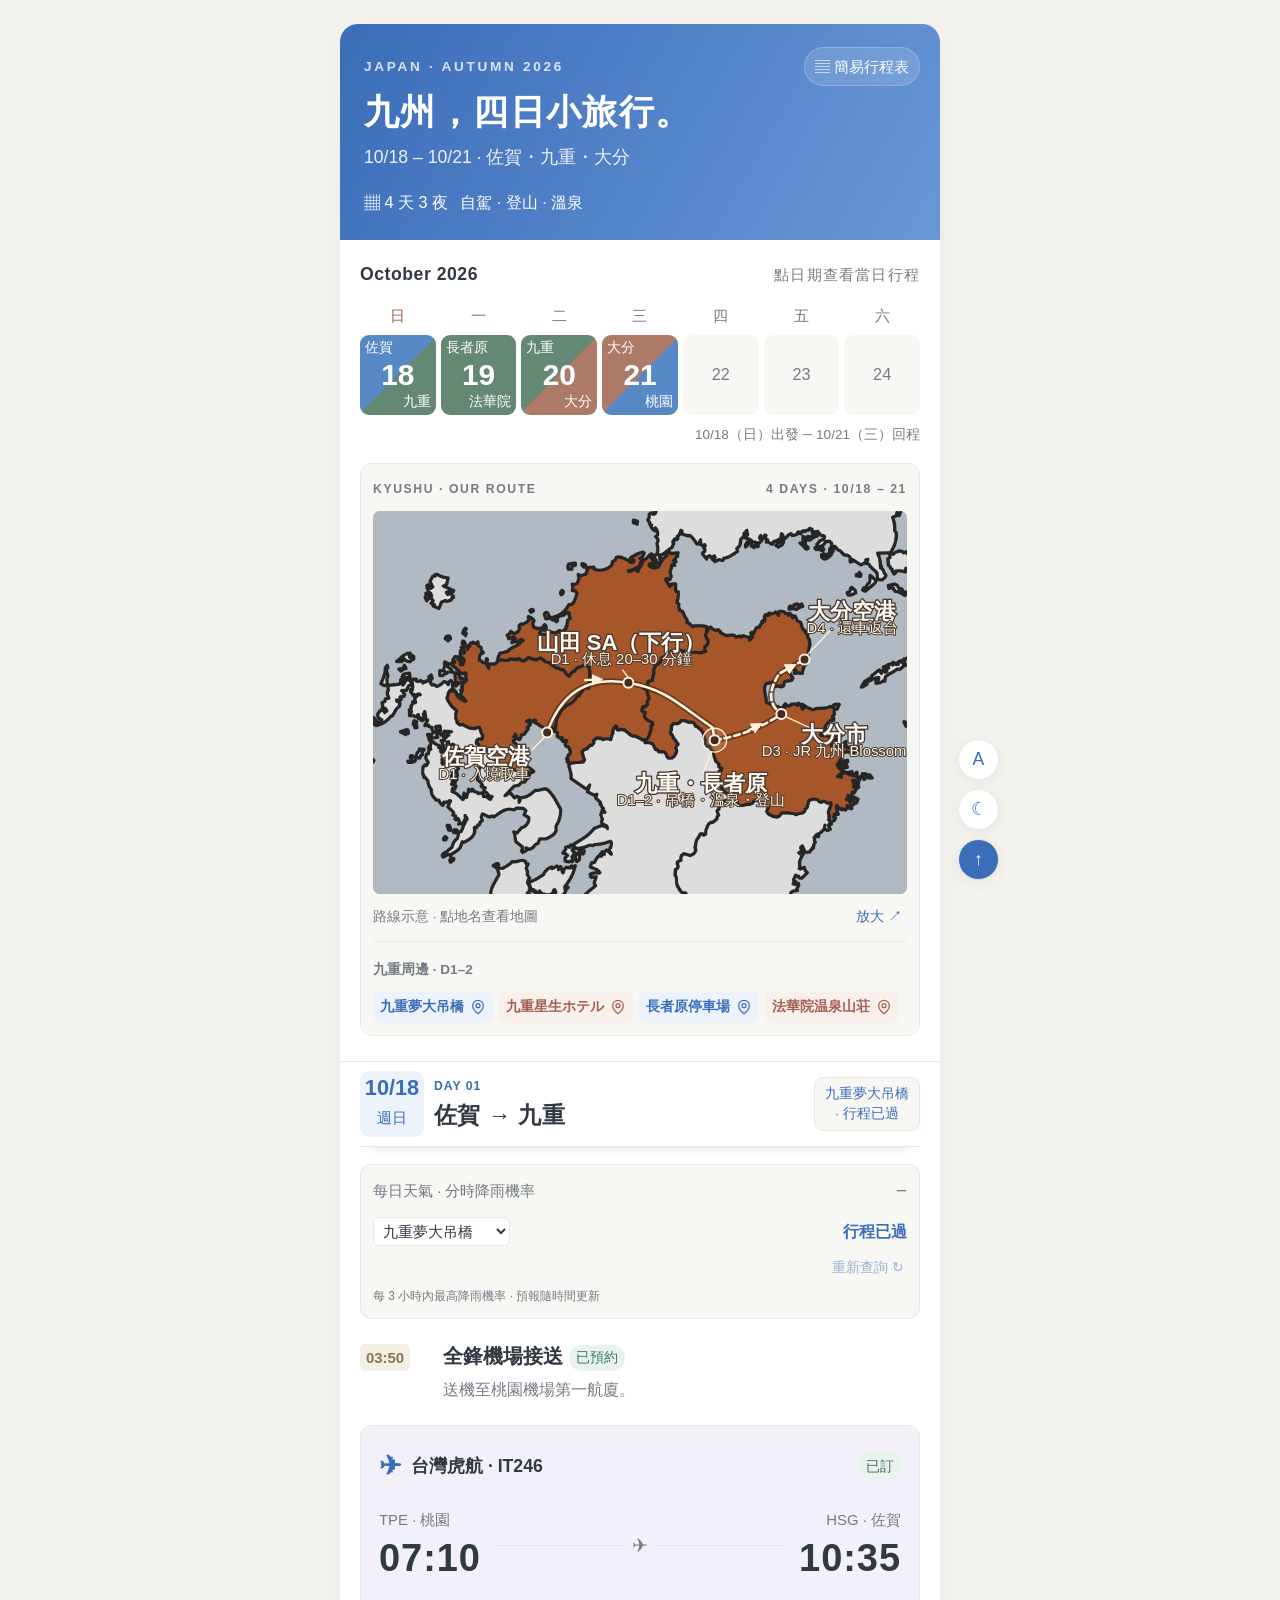
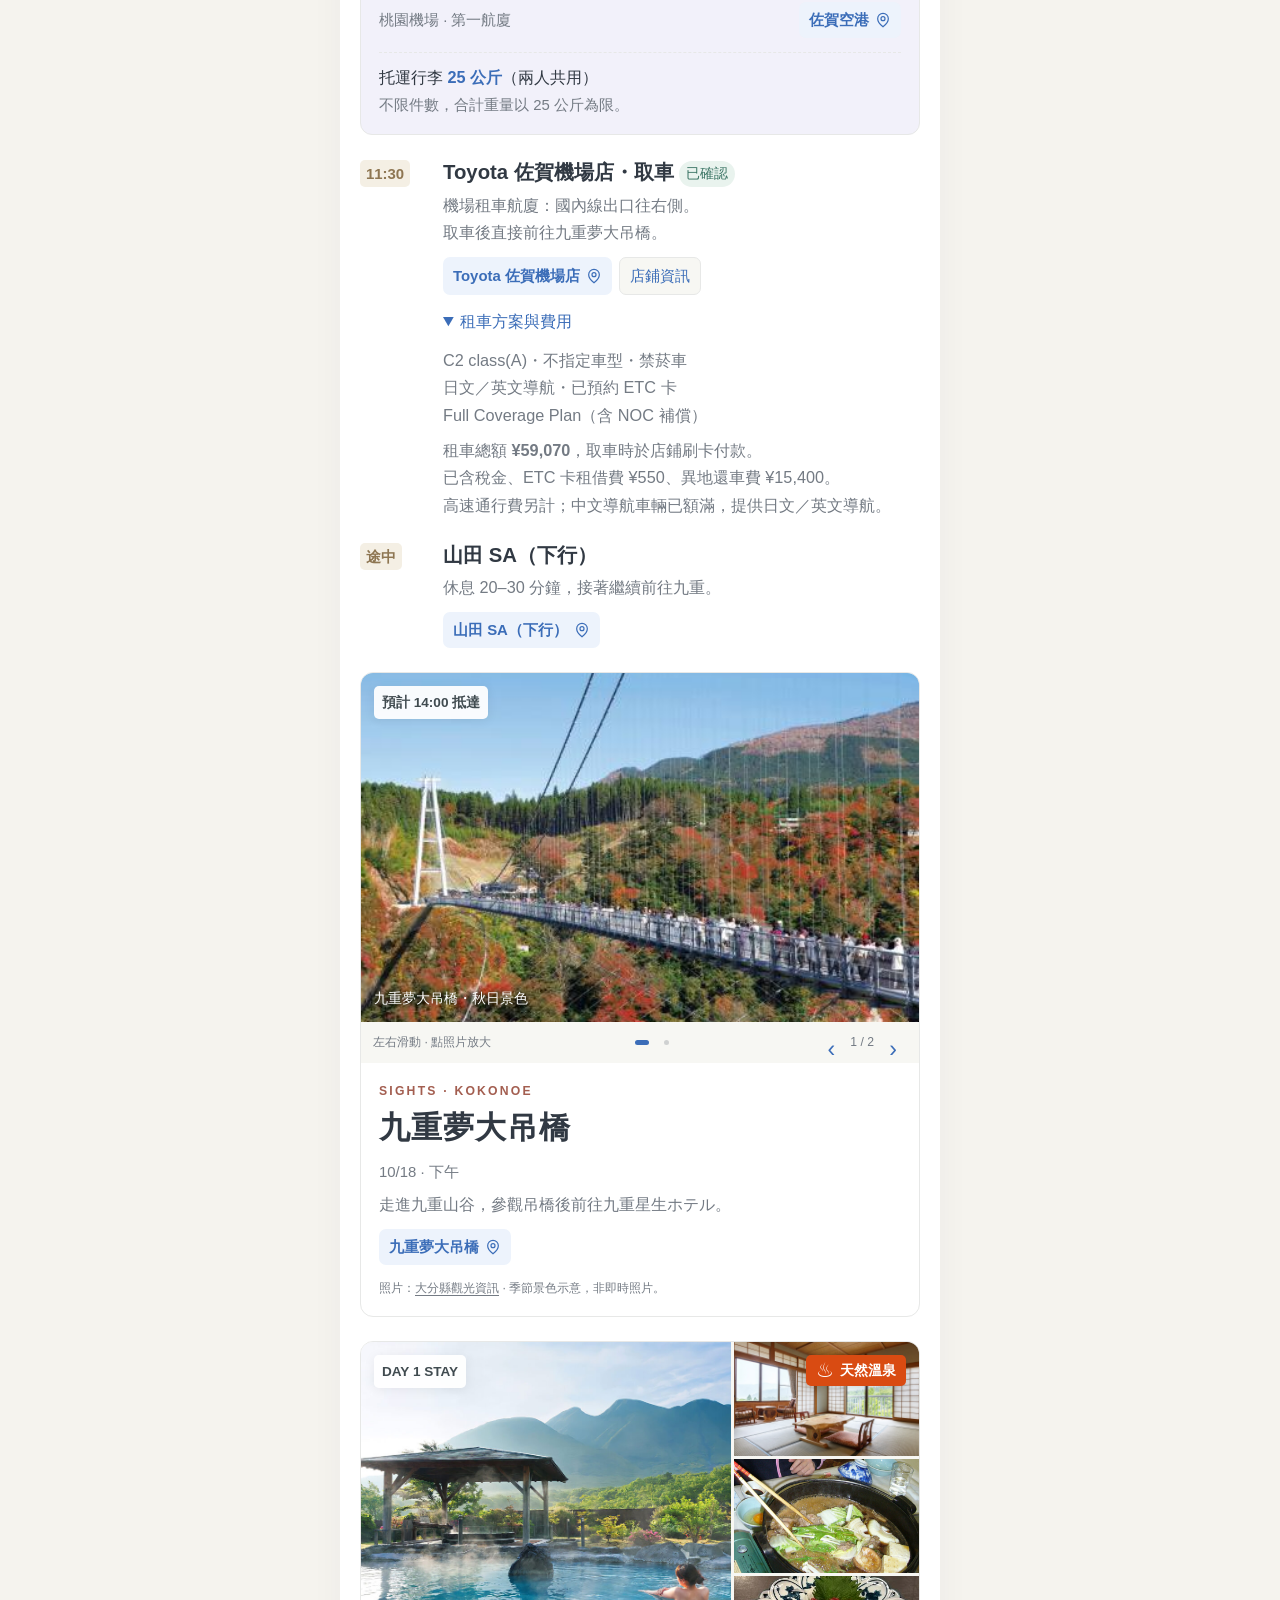
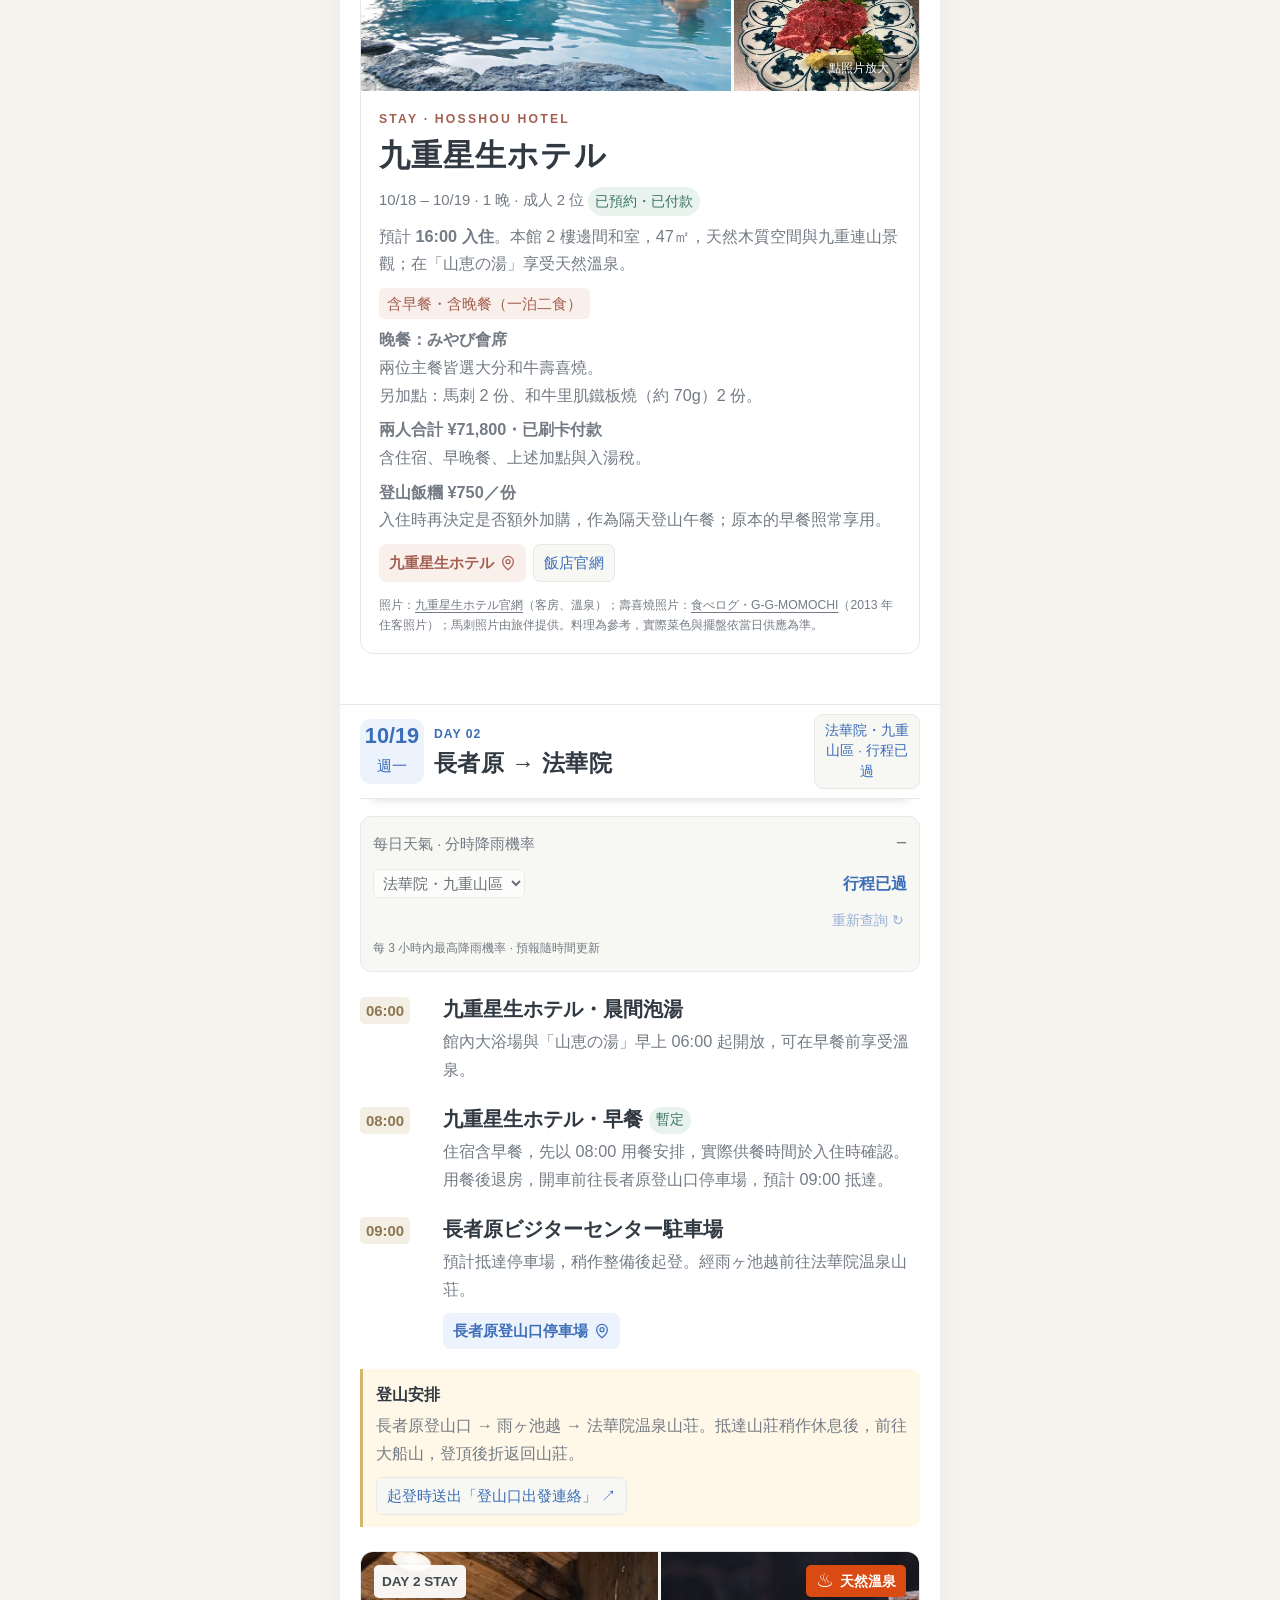
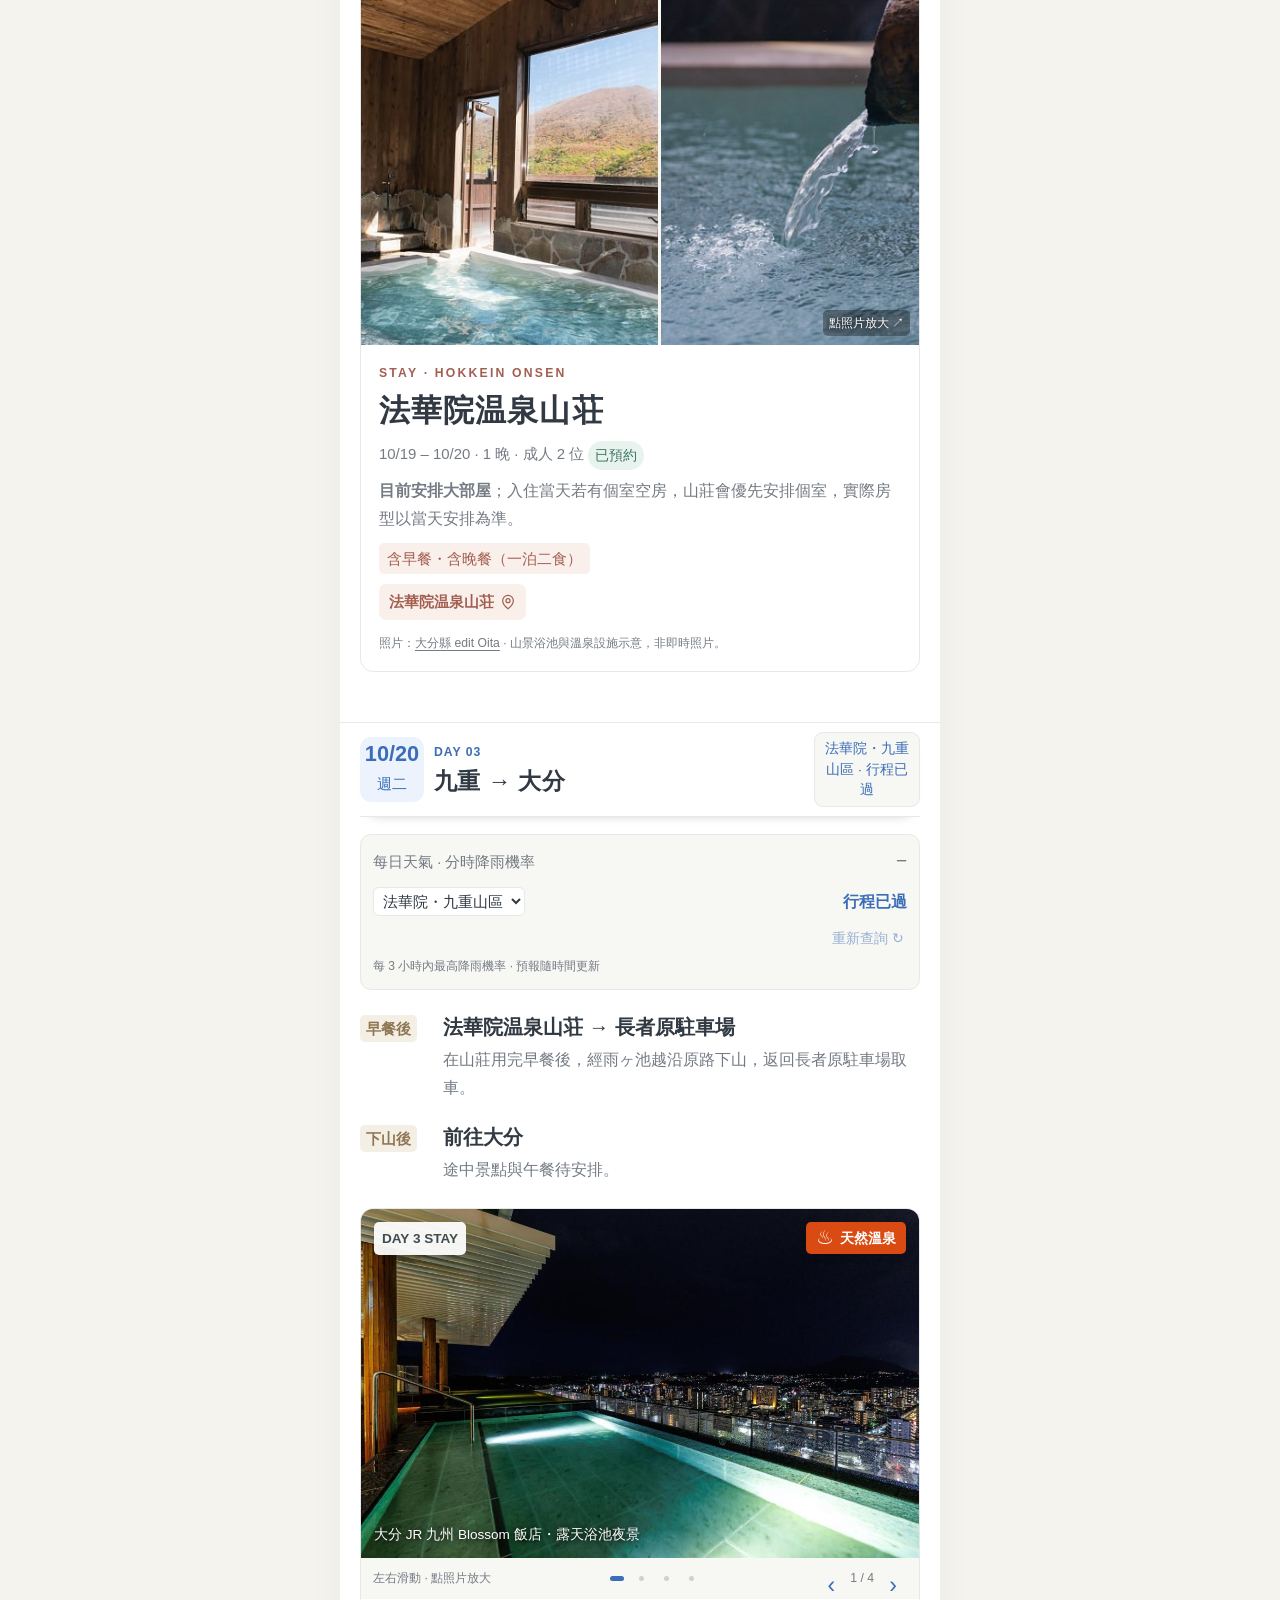
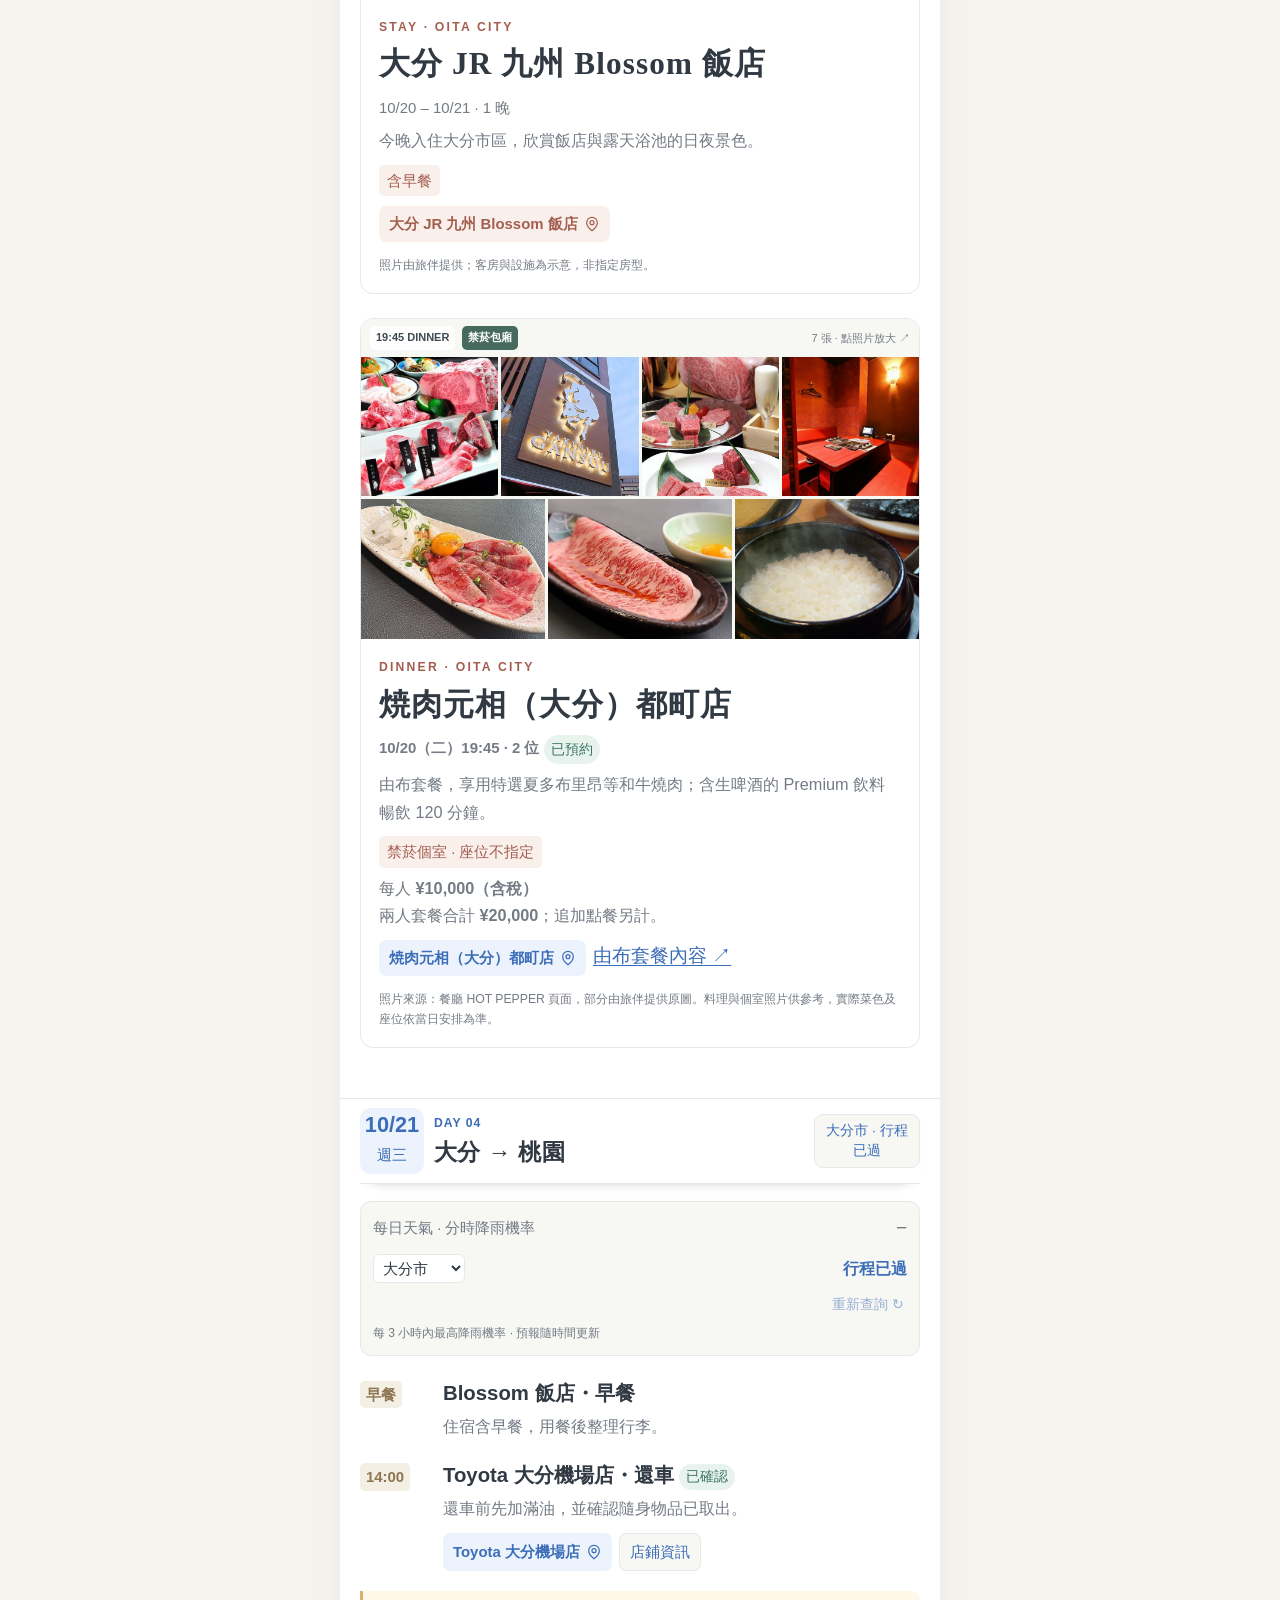
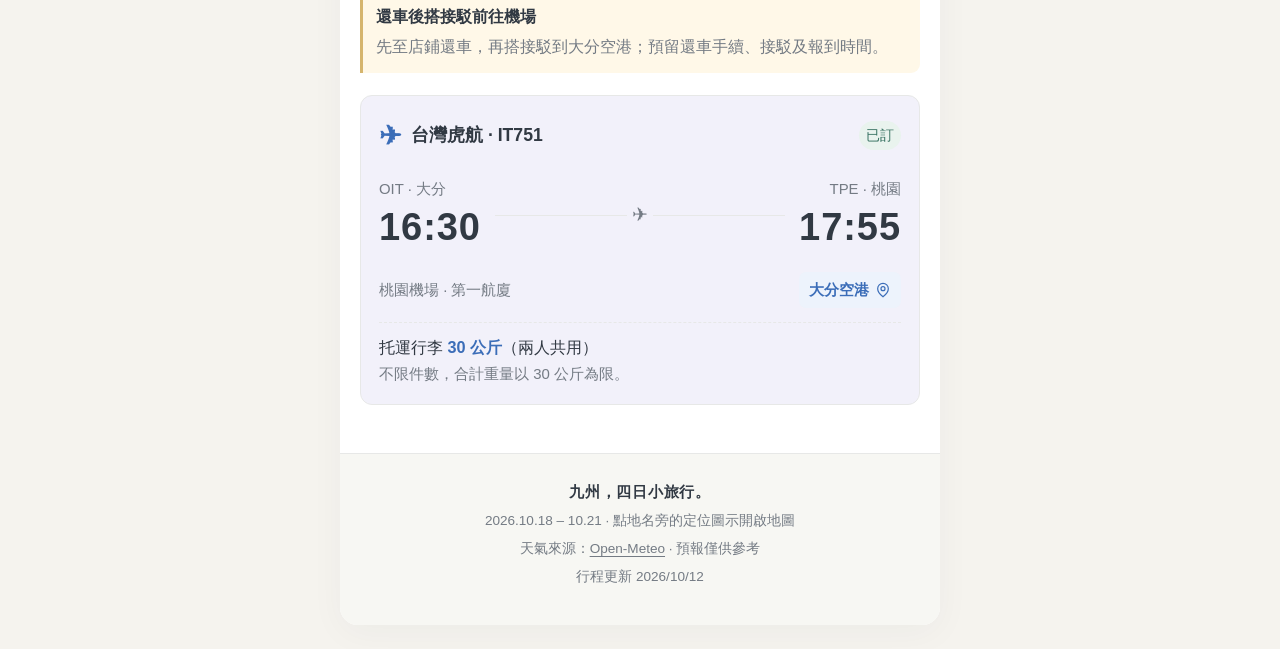
==== index.html @ 142b2e29 "Restore Gansou collage and fit all seven photos into two compact rows" ====
<!doctype html><html lang="zh-Hant"><head><meta charset="utf-8"><meta name="viewport" content="width=device-width,initial-scale=1"><meta name="theme-color" content="#3b6db8"><meta name="description" content="2026 年 10 月 18 至 21 日九州四日行程：佐賀、九重、大分。航班、租車、住宿、照片與每日天氣。"><title>九州四日旅 · 2026/10/18–21</title><script>try{var t=localStorage.getItem('trip-2026-10-theme');document.documentElement.dataset.theme=t==='dark'?'dark':'light';var s=localStorage.getItem('trip-2026-10-scale');if(['1','1.12','1.24'].includes(s)){document.documentElement.dataset.scale=s;document.documentElement.style.setProperty('--scale',s);}}catch(e){}</script><link rel="stylesheet" href="styles.css?v=20261012-gansou-collage"></head><body id="top"><div class="container"><header class="hero"><span class="eyebrow">JAPAN · AUTUMN 2026</span><a class="view-link" href="summary.html">▤ 簡易行程表</a><h1>九州，四日小旅行。</h1><p>10/18 – 10/21 · 佐賀・九重・大分</p><div class="hero-meta"><span>▦ 4 天 3 夜</span><span>自駕 · 登山 · 溫泉</span></div></header><nav class="calendar" aria-label="每日行程"><div class="section-caption"><strong>October 2026</strong><span>點日期查看當日行程</span></div><div class="week" aria-hidden="true"><span>日</span><span>一</span><span>二</span><span>三</span><span>四</span><span>五</span><span>六</span></div><div class="calendar-grid"><a class="cal-day" href="#day1" aria-label="10/18 星期日 佐賀到九重"><span class="cal-from">佐賀</span><b>18</b><span class="cal-to">九重</span></a><a class="cal-day" href="#day2" aria-label="10/19 星期一 九重登山"><span class="cal-from">長者原</span><b>19</b><span class="cal-to">法華院</span></a><a class="cal-day" href="#day3" aria-label="10/20 星期二 大分"><span class="cal-from">九重</span><b>20</b><span class="cal-to">大分</span></a><a class="cal-day" href="#day4" aria-label="10/21 星期三 回台灣"><span class="cal-from">大分</span><b>21</b><span class="cal-to">桃園</span></a><span class="cal-empty">22</span><span class="cal-empty">23</span><span class="cal-empty">24</span></div><div class="calendar-note">10/18（日）出發 ─ 10/21（三）回程</div></nav><section class="route-map" aria-label="九州行程地圖"><div class="route-map-head"><span>KYUSHU · OUR ROUTE</span><span>4 DAYS · 10/18 – 21</span></div><div class="kyushu-map"><img src="images/kyushu-route-base.png" alt="佐賀、福岡、大分三縣底圖" width="1610" height="1156"><svg class="kyushu-overlay" viewBox="0 0 1610 1156" xmlns="http://www.w3.org/2000/svg" aria-label="九州四日行程路線：佐賀空港、山田服務區、九重、大分市、大分空港"><defs><marker id="map-arrow" markerWidth="5" markerHeight="5" refX="3" refY="2.5" orient="auto"><path d="M0 0L5 2.5L0 5Z" fill="#fff2d7"/></marker></defs><g aria-hidden="true"><path class="map-line-under" d="M525 668 C570 540 657 498 770 518 S918 580 1024 653 L1030 691 Q1145 672 1231 612 Q1173 570 1225 490 L1301 448"/><path class="map-line" d="M525 668 C570 540 657 498 770 518 S918 580 1024 653 L1030 691"/><path class="map-line map-later" d="M1030 691 Q1145 672 1231 612 Q1173 570 1225 490 L1301 448"/><path class="map-direction" d="M637 510 L681 508" marker-end="url(#map-arrow)"/><path class="map-direction" d="M1130 663 L1162 646" marker-end="url(#map-arrow)"/><path class="map-direction" d="M1235 484 L1265 468" marker-end="url(#map-arrow)"/></g><a href="https://www.google.com/maps/search/?api=1&amp;query=%E4%BD%90%E8%B3%80%E7%A9%BA%E6%B8%AF" target="_blank" rel="noopener noreferrer" aria-label="佐賀空港地圖"><title>佐賀空港 · D1 · 入境取車</title><circle class="map-hit" cx="525" cy="668" r="50"/><path class="map-leader" d="M516 683 L480 720"/><circle class="map-node" cx="525" cy="668" r="15"/><text class="map-place" x="473" y="764" text-anchor="end">佐賀空港</text><text class="map-day" x="473" y="807" text-anchor="end">D1 · 入境取車</text></a><a href="https://maps.app.goo.gl/qr6r1aG6EDc47FmD8" target="_blank" rel="noopener noreferrer" aria-label="山田 SA（下行）地圖"><title>山田 SA（下行） · D1 · 休息 20–30 分鐘</title><circle class="map-hit" cx="770" cy="518" r="50"/><path class="map-leader" d="M768 500 L753 480"/><circle class="map-node" cx="770" cy="518" r="15"/><text class="map-place" x="748" y="418" text-anchor="middle">山田 SA（下行）</text><text class="map-day" x="748" y="461" text-anchor="middle">D1 · 休息 20–30 分鐘</text></a><a href="#route-mountain-stops" aria-label="九重・長者原周邊地點"><title>九重・長者原 · D1–2 · 吊橋・溫泉・登山</title><circle class="map-hit" cx="1030" cy="691" r="50"/><path class="map-leader" d="M1020 728 L995 789"/><circle class="map-ring" cx="1030" cy="691" r="36"/><circle class="map-node" cx="1030" cy="691" r="15"/><text class="map-place" x="988" y="844" text-anchor="middle">九重・長者原</text><text class="map-day" x="988" y="887" text-anchor="middle">D1–2 · 吊橋・溫泉・登山</text></a><a href="https://maps.app.goo.gl/UFtnb4A1TBKKUvmF8" target="_blank" rel="noopener noreferrer" aria-label="大分市地圖"><title>大分市 · D3 · JR 九州 Blossom</title><circle class="map-hit" cx="1231" cy="612" r="50"/><path class="map-leader" d="M1246 621 L1333 661"/><circle class="map-node" cx="1231" cy="612" r="15"/><text class="map-place" x="1390" y="696" text-anchor="middle">大分市</text><text class="map-day" x="1390" y="739" text-anchor="middle">D3 · JR 九州 Blossom</text></a><a href="https://www.google.com/maps/search/?api=1&amp;query=%E5%A4%A7%E5%88%86%E7%A9%BA%E6%B8%AF" target="_blank" rel="noopener noreferrer" aria-label="大分空港地圖"><title>大分空港 · D4 · 還車返台</title><circle class="map-hit" cx="1301" cy="448" r="50"/><path class="map-leader" d="M1310 433 L1380 359"/><circle class="map-node" cx="1301" cy="448" r="15"/><text class="map-place" x="1445" y="325" text-anchor="middle">大分空港</text><text class="map-day" x="1445" y="368" text-anchor="middle">D4 · 還車返台</text></a></svg></div><div class="route-map-note"><span>路線示意 · 點地名查看地圖</span><a href="images/kyushu-route-base.png" class="map-expand" target="_blank" rel="noopener noreferrer" aria-label="放大行程路線圖">放大 ↗</a></div><div class="route-mountain-stops" id="route-mountain-stops"><span class="mountain-caption">九重周邊 · D1–2</span><div class="links"><a href="https://maps.app.goo.gl/gnzkUsRZPtLk5ugy9" target="_blank" rel="noopener noreferrer" class="map-link">九重夢大吊橋<svg viewBox="0 0 24 24" fill="none" stroke="currentColor" stroke-width="1.8" aria-hidden="true"><path d="M20 10c0 6-8 12-8 12S4 16 4 10a8 8 0 1 1 16 0Z"/><circle cx="12" cy="10" r="3"/></svg></a><a href="https://www.google.com/maps/search/?api=1&amp;query=%E4%B9%9D%E9%87%8D%E6%98%9F%E7%94%9F%E3%83%9B%E3%83%86%E3%83%AB%20%E5%A4%A7%E5%88%86%E7%9C%8C%E7%8E%96%E7%8F%A0%E9%83%A1%E4%B9%9D%E9%87%8D%E7%94%BA%E7%94%B0%E9%87%8E230" target="_blank" rel="noopener noreferrer" class="map-link stay-link">九重星生ホテル<svg viewBox="0 0 24 24" fill="none" stroke="currentColor" stroke-width="1.8" aria-hidden="true"><path d="M20 10c0 6-8 12-8 12S4 16 4 10a8 8 0 1 1 16 0Z"/><circle cx="12" cy="10" r="3"/></svg></a><a href="https://maps.app.goo.gl/Dajvcyd1RRqne4A86" target="_blank" rel="noopener noreferrer" class="map-link">長者原停車場<svg viewBox="0 0 24 24" fill="none" stroke="currentColor" stroke-width="1.8" aria-hidden="true"><path d="M20 10c0 6-8 12-8 12S4 16 4 10a8 8 0 1 1 16 0Z"/><circle cx="12" cy="10" r="3"/></svg></a><a href="https://maps.app.goo.gl/927fi7xS3Q4PLwQB8" target="_blank" rel="noopener noreferrer" class="map-link stay-link">法華院温泉山荘<svg viewBox="0 0 24 24" fill="none" stroke="currentColor" stroke-width="1.8" aria-hidden="true"><path d="M20 10c0 6-8 12-8 12S4 16 4 10a8 8 0 1 1 16 0Z"/><circle cx="12" cy="10" r="3"/></svg></a></div></div></section><main><section class="day" id="day1"><header class="day-header"><div class="day-num"><strong>10/18</strong><small>週日</small></div><div class="day-title"><div class="d-tag">DAY 01</div><h2>佐賀 → 九重</h2><p class="sub">取車出發 · 山谷吊橋 · 溫泉旅館</p></div><a class="weather-mini" data-weather-for="day1" href="#weather-detail-day1" aria-label="查看10/18天氣">天氣查詢中</a></header><details class="weather-details" open id="weather-detail-day1"><summary>每日天氣 · 分時降雨機率</summary><div class="weather-panel" id="weather-day1" data-date="2026-10-18" data-locations="[{&quot;name&quot;: &quot;九重夢大吊橋&quot;, &quot;lat&quot;: 33.1727765, &quot;lon&quot;: 131.2255586}, {&quot;name&quot;: &quot;九重星生ホテル&quot;, &quot;lat&quot;: 33.11160524, &quot;lon&quot;: 131.2257196}]"><div class="weather-top"><select class="weather-location" aria-label="10/18 天氣地點"></select><div class="weather-main" role="status">查詢中…</div></div><div class="rain-grid"></div><div class="weather-foot"><span class="weather-updated"></span><button type="button" class="weather-refresh">重新查詢 ↻</button></div><p class="weather-hint">每 3 小時內最高降雨機率 · 預報隨時間更新</p></div></details><div class="spot"><div class="spot-time"><b>03:50</b></div><div class="spot-body"><h3>全鋒機場接送 <span class="status">已預約</span></h3><p>送機至桃園機場第一航廈。</p></div></div><article class="flight-card" aria-label="去程航班 IT246"><div class="flight-head"><span class="plane" aria-hidden="true">✈</span><span>台灣虎航 · IT246</span><span class="status">已訂</span></div><div class="flight-route"><div class="flight-end"><small>TPE · 桃園</small><strong>07:10</strong></div><span class="flight-arrow" aria-hidden="true">✈</span><div class="flight-end"><small>HSG · 佐賀</small><strong>10:35</strong></div></div><div class="flight-foot"><span>桃園機場 · 第一航廈</span><a class="map-link" href="https://www.google.com/maps/search/?api=1&amp;query=%E4%BD%90%E8%B3%80%E7%A9%BA%E6%B8%AF" target="_blank" rel="noopener noreferrer">佐賀空港<svg viewBox="0 0 24 24" fill="none" stroke="currentColor" stroke-width="1.8" aria-hidden="true"><path d="M20 10c0 6-8 12-8 12S4 16 4 10a8 8 0 1 1 16 0Z"/><circle cx="12" cy="10" r="3"/></svg></a></div><div class="baggage">托運行李 <strong>25 公斤</strong>（兩人共用）<small>不限件數，合計重量以 25 公斤為限。</small></div></article><div class="spot"><div class="spot-time"><b>11:30</b></div><div class="spot-body"><h3>Toyota 佐賀機場店・取車 <span class="status">已確認</span></h3><p>機場租車航廈：國內線出口往右側。<br>取車後直接前往九重夢大吊橋。</p><div class="links"><a class="map-link" href="https://www.google.com/maps/search/?api=1&amp;query=%E3%83%88%E3%83%A8%E3%82%BF%E3%83%AC%E3%83%B3%E3%82%BF%E3%82%AB%E3%83%BC%20%E4%BD%90%E8%B3%80%E7%A9%BA%E6%B8%AF%E5%BA%97%20%E4%BD%90%E8%B3%80%E5%B8%82%E5%B7%9D%E5%89%AF%E7%94%BA%E5%A4%A7%E5%AD%97%E7%8A%AC%E4%BA%95%E9%81%939476-187" target="_blank" rel="noopener noreferrer">Toyota 佐賀機場店<svg viewBox="0 0 24 24" fill="none" stroke="currentColor" stroke-width="1.8" aria-hidden="true"><path d="M20 10c0 6-8 12-8 12S4 16 4 10a8 8 0 1 1 16 0Z"/><circle cx="12" cy="10" r="3"/></svg></a><a class="soft-link" href="https://rent.toyota.co.jp/shop/detail.aspx?eCode=022&amp;rCode=68201" target="_blank" rel="noopener noreferrer">店鋪資訊</a></div><details class="rental-details" open><summary>租車方案與費用</summary><p>C2 class(A)・不指定車型・禁菸車<br>日文／英文導航・已預約 ETC 卡<br>Full Coverage Plan（含 NOC 補償）</p><p>租車總額 <strong>¥59,070</strong>，取車時於店鋪刷卡付款。<br>已含稅金、ETC 卡租借費 ¥550、異地還車費 ¥15,400。<br>高速通行費另計；中文導航車輛已額滿，提供日文／英文導航。</p></details></div></div><div class="spot"><div class="spot-time"><b>途中</b></div><div class="spot-body"><h3>山田 SA（下行）</h3><p>休息 20–30 分鐘，接著繼續前往九重。</p><div class="links"><a class="map-link" href="https://maps.app.goo.gl/qr6r1aG6EDc47FmD8" target="_blank" rel="noopener noreferrer">山田 SA（下行）<svg viewBox="0 0 24 24" fill="none" stroke="currentColor" stroke-width="1.8" aria-hidden="true"><path d="M20 10c0 6-8 12-8 12S4 16 4 10a8 8 0 1 1 16 0Z"/><circle cx="12" cy="10" r="3"/></svg></a></div></div></div><article class="feature" id="bridge"><div data-carousel><div class="photo-area"><div class="carousel-track" aria-label="bridge 照片，可左右滑動"><div class="carousel-slide"><button type="button" class="photo" aria-label="放大九重夢大吊橋・秋日景色"><img src="images/yume-bridge-1.jpg" alt="九重夢大吊橋・秋日景色" loading="lazy" width="900" height="675"></button><span class="carousel-caption">九重夢大吊橋・秋日景色</span></div><div class="carousel-slide"><button type="button" class="photo" aria-label="放大九重夢大吊橋・山谷全景"><img src="images/yume-bridge-2.jpg" alt="九重夢大吊橋・山谷全景" loading="lazy" width="900" height="675"></button><span class="carousel-caption">九重夢大吊橋・山谷全景</span></div></div><span class="photo-badge">預計 14:00 抵達</span></div><div class="carousel-controls"><span>左右滑動 · 點照片放大</span><div class="carousel-dots"><button type="button" class="carousel-dot" aria-label="bridge 第 1 張" aria-pressed="true"></button><button type="button" class="carousel-dot" aria-label="bridge 第 2 張" aria-pressed="false"></button></div><div class="carousel-nav"><button class="carousel-step" data-prev aria-label="bridge 上一張">‹</button><span data-counter>1 / 2</span><button class="carousel-step" data-next aria-label="bridge 下一張">›</button></div></div></div><div class="feature-body"><div class="kicker">SIGHTS · KOKONOE</div><h3>九重夢大吊橋</h3><div class="stay-dates">10/18 · 下午</div><p>走進九重山谷，參觀吊橋後前往九重星生ホテル。</p><div class="links"><a class="map-link" href="https://maps.app.goo.gl/gnzkUsRZPtLk5ugy9" target="_blank" rel="noopener noreferrer">九重夢大吊橋<svg viewBox="0 0 24 24" fill="none" stroke="currentColor" stroke-width="1.8" aria-hidden="true"><path d="M20 10c0 6-8 12-8 12S4 16 4 10a8 8 0 1 1 16 0Z"/><circle cx="12" cy="10" r="3"/></svg></a></div><p class="credit">照片：<a class="" href="https://www.visit-oita.jp/spots/detail/4473" target="_blank" rel="noopener noreferrer">大分縣觀光資訊</a> · 季節景色示意，非即時照片。</p></div></article><article class="feature" id="hosshou"><div class="photo-area"><div class="photo-grid one-three"><button type="button" class="photo" aria-label="放大九重星生ホテル・山恵の湯"><img src="images/hosshou-onsen.jpg" alt="九重星生ホテル・山恵の湯" loading="lazy" width="1024" height="777"></button><button type="button" class="photo" aria-label="放大九重星生ホテル・本館 2 樓邊間和室"><img src="images/hosshou-room.jpg" alt="九重星生ホテル・本館 2 樓邊間和室" loading="lazy" width="1800" height="960"></button><button type="button" class="photo" aria-label="放大九重星生ホテル・壽喜燒參考照片"><img src="images/hosshou-sukiyaki.jpg" alt="九重星生ホテル・壽喜燒參考照片" loading="lazy" width="640" height="480"></button><button type="button" class="photo" aria-label="放大九重星生ホテル・晚餐加購馬刺（已訂 2 份）"><img src="images/hosshou-basashi.jpg" alt="九重星生ホテル・晚餐加購馬刺（已訂 2 份）" loading="lazy" width="363" height="273"></button></div><span class="photo-badge">DAY 1 STAY</span><span class="photo-badge right onsen-badge"><span class="onsen-symbol" aria-hidden="true">♨</span>天然溫泉</span><span class="photo-hint">點照片放大 ↗</span></div><div class="feature-body"><div class="kicker">STAY · HOSSHOU HOTEL</div><h3>九重星生ホテル</h3><div class="stay-dates">10/18 – 10/19 · 1 晚 · 成人 2 位 <span class="status">已預約・已付款</span></div><p>預計 <strong>16:00 入住</strong>。本館 2 樓邊間和室，47㎡，天然木質空間與九重連山景觀；在「山恵の湯」享受天然溫泉。</p><div class="meal-tag">含早餐・含晚餐（一泊二食）</div><p><strong>晚餐：みやび會席</strong><br>兩位主餐皆選大分和牛壽喜燒。<br>另加點：馬刺 2 份、和牛里肌鐵板燒（約 70g）2 份。</p><p><strong>兩人合計 ¥71,800・已刷卡付款</strong><br>含住宿、早晚餐、上述加點與入湯稅。</p><p><strong>登山飯糰 ¥750／份</strong><br>入住時再決定是否額外加購，作為隔天登山午餐；原本的早餐照常享用。</p><div class="links"><a class="map-link stay-link" href="https://www.google.com/maps/search/?api=1&amp;query=%E4%B9%9D%E9%87%8D%E6%98%9F%E7%94%9F%E3%83%9B%E3%83%86%E3%83%AB%20%E5%A4%A7%E5%88%86%E7%9C%8C%E7%8E%96%E7%8F%A0%E9%83%A1%E4%B9%9D%E9%87%8D%E7%94%BA%E7%94%B0%E9%87%8E230" target="_blank" rel="noopener noreferrer">九重星生ホテル<svg viewBox="0 0 24 24" fill="none" stroke="currentColor" stroke-width="1.8" aria-hidden="true"><path d="M20 10c0 6-8 12-8 12S4 16 4 10a8 8 0 1 1 16 0Z"/><circle cx="12" cy="10" r="3"/></svg></a><a class="soft-link" href="https://hosshouhotel.co.jp/" target="_blank" rel="noopener noreferrer">飯店官網</a></div><p class="credit">照片：<a href="https://hosshouhotel.co.jp/" target="_blank" rel="noopener noreferrer">九重星生ホテル官網</a>（客房、溫泉）；壽喜燒照片：<a href="https://tabelog.com/oita/A4404/A440404/44009981/dtlrvwlst/" target="_blank" rel="noopener noreferrer">食べログ・G‐G-MOMOCHI</a>（2013 年住客照片）；馬刺照片由旅伴提供。料理為參考，實際菜色與擺盤依當日供應為準。</p></div></article></section><section class="day" id="day2"><header class="day-header"><div class="day-num"><strong>10/19</strong><small>週一</small></div><div class="day-title"><div class="d-tag">DAY 02</div><h2>長者原 → 法華院</h2><p class="sub">早餐後上山 · 今晚住溫泉山莊</p></div><a class="weather-mini" data-weather-for="day2" href="#weather-detail-day2" aria-label="查看10/19天氣">天氣查詢中</a></header><details class="weather-details" open id="weather-detail-day2"><summary>每日天氣 · 分時降雨機率</summary><div class="weather-panel" id="weather-day2" data-date="2026-10-19" data-locations="[{&quot;name&quot;: &quot;法華院・九重山區&quot;, &quot;lat&quot;: 33.0963163, &quot;lon&quot;: 131.2554062}]"><div class="weather-top"><select class="weather-location" aria-label="10/19 天氣地點"></select><div class="weather-main" role="status">查詢中…</div></div><div class="rain-grid"></div><div class="weather-foot"><span class="weather-updated"></span><button type="button" class="weather-refresh">重新查詢 ↻</button></div><p class="weather-hint">每 3 小時內最高降雨機率 · 預報隨時間更新</p></div></details><div class="spot"><div class="spot-time"><b>06:00</b></div><div class="spot-body"><h3>九重星生ホテル・晨間泡湯</h3><p>館內大浴場與「山恵の湯」早上 06:00 起開放，可在早餐前享受溫泉。</p></div></div><div class="spot"><div class="spot-time"><b>08:00</b></div><div class="spot-body"><h3>九重星生ホテル・早餐 <span class="status">暫定</span></h3><p>住宿含早餐，先以 08:00 用餐安排，實際供餐時間於入住時確認。用餐後退房，開車前往長者原登山口停車場，預計 09:00 抵達。</p></div></div><div class="spot"><div class="spot-time"><b>09:00</b></div><div class="spot-body"><h3>長者原ビジターセンター駐車場</h3><p>預計抵達停車場，稍作整備後起登。經雨ヶ池越前往法華院温泉山荘。</p><div class="links"><a class="map-link" href="https://maps.app.goo.gl/Dajvcyd1RRqne4A86" target="_blank" rel="noopener noreferrer">長者原登山口停車場<svg viewBox="0 0 24 24" fill="none" stroke="currentColor" stroke-width="1.8" aria-hidden="true"><path d="M20 10c0 6-8 12-8 12S4 16 4 10a8 8 0 1 1 16 0Z"/><circle cx="12" cy="10" r="3"/></svg></a></div></div></div><aside class="tip"><strong>登山安排</strong>長者原登山口 → 雨ヶ池越 → 法華院温泉山荘。抵達山莊稍作休息後，前往大船山，登頂後折返回山莊。<div class="links"><a class="soft-link" href="https://tetto910.com/page-4711/" target="_blank" rel="noopener noreferrer">起登時送出「登山口出發連絡」 ↗</a></div></aside><article class="feature" id="hokkein"><div class="photo-area"><div class="photo-grid two"><button type="button" class="photo" aria-label="放大法華院温泉山荘・山景浴池"><img src="images/hokkein-bath.jpg" alt="法華院温泉山荘・山景浴池" loading="lazy" width="900" height="675"></button><button type="button" class="photo" aria-label="放大法華院温泉山荘・溫泉"><img src="images/hokkein-view.jpg" alt="法華院温泉山荘・溫泉" loading="lazy" width="900" height="675"></button></div><span class="photo-badge">DAY 2 STAY</span><span class="photo-badge right onsen-badge"><span class="onsen-symbol" aria-hidden="true">♨</span>天然溫泉</span><span class="photo-hint">點照片放大 ↗</span></div><div class="feature-body"><div class="kicker">STAY · HOKKEIN ONSEN</div><h3>法華院温泉山荘</h3><div class="stay-dates">10/19 – 10/20 · 1 晚 · 成人 2 位 <span class="status">已預約</span></div><p><strong>目前安排大部屋</strong>；入住當天若有個室空房，山莊會優先安排個室，實際房型以當天安排為準。</p><div class="meal-tag">含早餐・含晚餐（一泊二食）</div><div class="links"><a class="map-link stay-link" href="https://maps.app.goo.gl/927fi7xS3Q4PLwQB8" target="_blank" rel="noopener noreferrer">法華院温泉山荘<svg viewBox="0 0 24 24" fill="none" stroke="currentColor" stroke-width="1.8" aria-hidden="true"><path d="M20 10c0 6-8 12-8 12S4 16 4 10a8 8 0 1 1 16 0Z"/><circle cx="12" cy="10" r="3"/></svg></a></div><p class="credit">照片：<a class="" href="https://edit.pref.oita.jp/news-columns/1470/" target="_blank" rel="noopener noreferrer">大分縣 edit Oita</a> · 山景浴池與溫泉設施示意，非即時照片。</p></div></article></section><section class="day" id="day3"><header class="day-header"><div class="day-num"><strong>10/20</strong><small>週二</small></div><div class="day-title"><div class="d-tag">DAY 03</div><h2>九重 → 大分</h2><p class="sub">山區之後 · 大分住宿 · 19:45 燒肉</p></div><a class="weather-mini" data-weather-for="day3" href="#weather-detail-day3" aria-label="查看10/20天氣">天氣查詢中</a></header><details class="weather-details" open id="weather-detail-day3"><summary>每日天氣 · 分時降雨機率</summary><div class="weather-panel" id="weather-day3" data-date="2026-10-20" data-locations="[{&quot;name&quot;: &quot;法華院・九重山區&quot;, &quot;lat&quot;: 33.0963163, &quot;lon&quot;: 131.2554062}, {&quot;name&quot;: &quot;大分市&quot;, &quot;lat&quot;: 33.233334, &quot;lon&quot;: 131.607296}]"><div class="weather-top"><select class="weather-location" aria-label="10/20 天氣地點"></select><div class="weather-main" role="status">查詢中…</div></div><div class="rain-grid"></div><div class="weather-foot"><span class="weather-updated"></span><button type="button" class="weather-refresh">重新查詢 ↻</button></div><p class="weather-hint">每 3 小時內最高降雨機率 · 預報隨時間更新</p></div></details><div class="spot"><div class="spot-time"><b>早餐後</b></div><div class="spot-body"><h3>法華院温泉山荘 → 長者原駐車場</h3><p>在山莊用完早餐後，經雨ヶ池越沿原路下山，返回長者原駐車場取車。</p></div></div><div class="spot"><div class="spot-time"><b>下山後</b></div><div class="spot-body"><h3>前往大分</h3><p>途中景點與午餐待安排。</p></div></div><article class="feature" id="blossom"><div data-carousel><div class="photo-area"><div class="carousel-track" aria-label="blossom 照片，可左右滑動"><div class="carousel-slide"><button type="button" class="photo" aria-label="放大大分 JR 九州 Blossom 飯店・露天浴池夜景"><img src="images/blossom-night.jpg" alt="大分 JR 九州 Blossom 飯店・露天浴池夜景" loading="lazy" width="900" height="675"></button><span class="carousel-caption">大分 JR 九州 Blossom 飯店・露天浴池夜景</span></div><div class="carousel-slide"><button type="button" class="photo" aria-label="放大大分 JR 九州 Blossom 飯店・露天浴池日景"><img src="images/blossom-day.jpg" alt="大分 JR 九州 Blossom 飯店・露天浴池日景" loading="lazy" width="900" height="675"></button><span class="carousel-caption">大分 JR 九州 Blossom 飯店・露天浴池日景</span></div><div class="carousel-slide"><button type="button" class="photo" aria-label="放大大分 JR 九州 Blossom 飯店・飯店外觀"><img src="images/blossom-exterior.jpg" alt="大分 JR 九州 Blossom 飯店・飯店外觀" loading="lazy" width="900" height="675"></button><span class="carousel-caption">大分 JR 九州 Blossom 飯店・飯店外觀</span></div><div class="carousel-slide"><button type="button" class="photo" aria-label="放大大分 JR 九州 Blossom 飯店・客房示意"><img src="images/blossom-room.jpg" alt="大分 JR 九州 Blossom 飯店・客房示意" loading="lazy" width="900" height="675"></button><span class="carousel-caption">大分 JR 九州 Blossom 飯店・客房示意</span></div></div><span class="photo-badge">DAY 3 STAY</span><span class="photo-badge right onsen-badge"><span class="onsen-symbol" aria-hidden="true">♨</span>天然溫泉</span></div><div class="carousel-controls"><span>左右滑動 · 點照片放大</span><div class="carousel-dots"><button type="button" class="carousel-dot" aria-label="blossom 第 1 張" aria-pressed="true"></button><button type="button" class="carousel-dot" aria-label="blossom 第 2 張" aria-pressed="false"></button><button type="button" class="carousel-dot" aria-label="blossom 第 3 張" aria-pressed="false"></button><button type="button" class="carousel-dot" aria-label="blossom 第 4 張" aria-pressed="false"></button></div><div class="carousel-nav"><button class="carousel-step" data-prev aria-label="blossom 上一張">‹</button><span data-counter>1 / 4</span><button class="carousel-step" data-next aria-label="blossom 下一張">›</button></div></div></div><div class="feature-body"><div class="kicker">STAY · OITA CITY</div><h3>大分 JR 九州 Blossom 飯店</h3><div class="stay-dates">10/20 – 10/21 · 1 晚</div><p>今晚入住大分市區，欣賞飯店與露天浴池的日夜景色。</p><div class="meal-tag">含早餐</div><div class="links"><a class="map-link stay-link" href="https://maps.app.goo.gl/UFtnb4A1TBKKUvmF8" target="_blank" rel="noopener noreferrer">大分 JR 九州 Blossom 飯店<svg viewBox="0 0 24 24" fill="none" stroke="currentColor" stroke-width="1.8" aria-hidden="true"><path d="M20 10c0 6-8 12-8 12S4 16 4 10a8 8 0 1 1 16 0Z"/><circle cx="12" cy="10" r="3"/></svg></a></div><p class="credit">照片由旅伴提供；客房與設施為示意，非指定房型。</p></div></article><article class="feature" id="gansou"><div class="photo-area"><div class="gansou-gallery-meta"><span class="photo-badge">19:45 DINNER</span><span class="photo-badge right">禁菸包廂</span><span class="gansou-gallery-hint">7 張 · 點照片放大 ↗</span></div><div class="photo-grid four"><button type="button" class="photo" aria-label="放大焼肉元相・和牛料理示意"><img src="images/gansou-wagyu.jpg" alt="焼肉元相・和牛料理示意" loading="lazy" width="368" height="368"></button><button type="button" class="photo" aria-label="放大焼肉元相 都町店・入口"><img src="images/gansou-entrance.jpg" alt="焼肉元相 都町店・入口" loading="lazy" width="480" height="480"></button><button type="button" class="photo" aria-label="放大焼肉元相・和牛料理參考照片"><img src="images/gansou-course-hq.jpg" alt="焼肉元相・和牛料理參考照片" loading="lazy" width="480" height="480"></button><button type="button" class="photo" aria-label="放大焼肉元相 都町店・個室示意"><img src="images/gansou-interior.jpg" alt="焼肉元相 都町店・個室示意" loading="lazy" width="368" height="368"></button></div><div class="gansou-extra-photos" aria-label="元相料理照片"><button type="button" class="photo" aria-label="放大焼肉元相・和牛與蛋黃料理參考照片"><img src="images/gansou-wagyu-egg.jpg" alt="焼肉元相・和牛與蛋黃料理參考照片" loading="lazy" width="480" height="480"></button><button type="button" class="photo" aria-label="放大焼肉元相・薄切和牛參考照片"><img src="images/gansou-sliced-wagyu.jpg" alt="焼肉元相・薄切和牛參考照片" loading="lazy" width="480" height="480"></button><button type="button" class="photo" aria-label="放大焼肉元相・白飯參考照片"><img src="images/gansou-rice.jpg" alt="焼肉元相・白飯參考照片" loading="lazy" width="480" height="480"></button></div></div><div class="feature-body"><div class="kicker">DINNER · OITA CITY</div><h3>焼肉元相（大分）都町店</h3><div class="stay-dates"><strong>10/20（二）19:45 · 2 位</strong> <span class="status">已預約</span></div><p>由布套餐，享用特選夏多布里昂等和牛燒肉；含生啤酒的 Premium 飲料暢飲 120 分鐘。</p><div class="meal-tag">禁菸個室 · 座位不指定</div><p>每人 <strong>¥10,000（含稅）</strong><br>兩人套餐合計 <strong>¥20,000</strong>；追加點餐另計。</p><div class="links"><a class="map-link" href="https://maps.app.goo.gl/7Efxhar2c1gydk62A" target="_blank" rel="noopener noreferrer">焼肉元相（大分）都町店<svg viewBox="0 0 24 24" fill="none" stroke="currentColor" stroke-width="1.8" aria-hidden="true"><path d="M20 10c0 6-8 12-8 12S4 16 4 10a8 8 0 1 1 16 0Z"/><circle cx="12" cy="10" r="3"/></svg></a><a href="https://www.hotpepper.jp/strJ000055161/course_cnod26/" target="_blank" rel="noopener noreferrer">由布套餐內容 ↗</a></div><p class="credit">照片來源：餐廳 HOT PEPPER 頁面，部分由旅伴提供原圖。料理與個室照片供參考，實際菜色及座位依當日安排為準。</p></div></article></section><section class="day" id="day4"><header class="day-header"><div class="day-num"><strong>10/21</strong><small>週三</small></div><div class="day-title"><div class="d-tag">DAY 04</div><h2>大分 → 桃園</h2><p class="sub">14:00 還車 · 虎航帶我們回家</p></div><a class="weather-mini" data-weather-for="day4" href="#weather-detail-day4" aria-label="查看10/21天氣">天氣查詢中</a></header><details class="weather-details" open id="weather-detail-day4"><summary>每日天氣 · 分時降雨機率</summary><div class="weather-panel" id="weather-day4" data-date="2026-10-21" data-locations="[{&quot;name&quot;: &quot;大分市&quot;, &quot;lat&quot;: 33.233334, &quot;lon&quot;: 131.607296}, {&quot;name&quot;: &quot;大分空港&quot;, &quot;lat&quot;: 33.479444, &quot;lon&quot;: 131.737222}]"><div class="weather-top"><select class="weather-location" aria-label="10/21 天氣地點"></select><div class="weather-main" role="status">查詢中…</div></div><div class="rain-grid"></div><div class="weather-foot"><span class="weather-updated"></span><button type="button" class="weather-refresh">重新查詢 ↻</button></div><p class="weather-hint">每 3 小時內最高降雨機率 · 預報隨時間更新</p></div></details><div class="spot"><div class="spot-time"><b>早餐</b></div><div class="spot-body"><h3>Blossom 飯店・早餐</h3><p>住宿含早餐，用餐後整理行李。</p></div></div><div class="spot"><div class="spot-time"><b>14:00</b></div><div class="spot-body"><h3>Toyota 大分機場店・還車 <span class="status">已確認</span></h3><p>還車前先加滿油，並確認隨身物品已取出。</p><div class="links"><a class="map-link" href="https://maps.app.goo.gl/buRkkpWX2ztvm2YX8" target="_blank" rel="noopener noreferrer">Toyota 大分機場店<svg viewBox="0 0 24 24" fill="none" stroke="currentColor" stroke-width="1.8" aria-hidden="true"><path d="M20 10c0 6-8 12-8 12S4 16 4 10a8 8 0 1 1 16 0Z"/><circle cx="12" cy="10" r="3"/></svg></a><a class="soft-link" href="https://rent.toyota.co.jp/shop/detail.aspx?eCode=003&amp;rCode=68501" target="_blank" rel="noopener noreferrer">店鋪資訊</a></div></div></div><aside class="tip"><strong>還車後搭接駁前往機場</strong>先至店鋪還車，再搭接駁到大分空港；預留還車手續、接駁及報到時間。</aside><article class="flight-card" aria-label="回程航班 IT751"><div class="flight-head"><span class="plane" aria-hidden="true">✈</span><span>台灣虎航 · IT751</span><span class="status">已訂</span></div><div class="flight-route"><div class="flight-end"><small>OIT · 大分</small><strong>16:30</strong></div><span class="flight-arrow" aria-hidden="true">✈</span><div class="flight-end"><small>TPE · 桃園</small><strong>17:55</strong></div></div><div class="flight-foot"><span>桃園機場 · 第一航廈</span><a class="map-link" href="https://www.google.com/maps/search/?api=1&amp;query=%E5%A4%A7%E5%88%86%E7%A9%BA%E6%B8%AF" target="_blank" rel="noopener noreferrer">大分空港<svg viewBox="0 0 24 24" fill="none" stroke="currentColor" stroke-width="1.8" aria-hidden="true"><path d="M20 10c0 6-8 12-8 12S4 16 4 10a8 8 0 1 1 16 0Z"/><circle cx="12" cy="10" r="3"/></svg></a></div><div class="baggage">托運行李 <strong>30 公斤</strong>（兩人共用）<small>不限件數，合計重量以 30 公斤為限。</small></div></article></section></main><footer class="footer"><b>九州，四日小旅行。</b><p>2026.10.18 – 10.21 · 點地名旁的定位圖示開啟地圖</p><p>天氣來源：<a href="https://open-meteo.com/" target="_blank" rel="noopener noreferrer">Open-Meteo</a> · 預報僅供參考</p><p>行程更新 2026/10/12</p></footer></div><div class="float-tools" aria-label="閱讀工具"><button type="button" id="textToggle" aria-label="字體大小">A</button><button type="button" id="themeToggle" aria-label="切換深色模式">☾</button><a href="#top" aria-label="回到頂部">↑</a></div><dialog class="lightbox" id="lightbox" aria-label="放大照片"><button type="button" class="lightbox-close" aria-label="關閉照片"><svg viewBox="0 0 24 24" fill="none" stroke="currentColor" stroke-width="2" stroke-linecap="round" aria-hidden="true"><path d="M6 6l12 12M18 6L6 18"/></svg></button><img alt=""><p class="lightbox-caption"></p><div class="lightbox-nav"><button type="button" data-lightbox-prev aria-label="上一張照片">←</button><span data-lightbox-count></span><button type="button" data-lightbox-next aria-label="下一張照片">→</button></div></dialog><script src="app.js?v=20261011-close-center" defer></script><script src="weather.js?v=20261010-3h" defer></script></body></html>
---- styles.css ----
:root{color-scheme:light;--page:#f5f3ee;--surface:#fff;--soft:#f7f7f3;--ink:#313943;--muted:#747b84;--line:#e7e8e7;--blue:#3b6db8;--blue-soft:#edf3fc;--salmon:#a35e50;--salmon-soft:#faf0eb;--green:#397363;--green-soft:#e9f3ee;--flight:#f2f1fa;--yellow:#fff8e8;--shadow:0 8px 35px #2436520a;--scale:1;font-size:21.71px}
:root[data-theme=dark]{color-scheme:dark;--page:#0f1419;--surface:#181e26;--soft:#1d2530;--ink:#e8e5de;--muted:#a0a8b3;--line:#303946;--blue:#91b7f0;--blue-soft:#243650;--salmon:#ebad9a;--salmon-soft:#3c2d2c;--green:#9bccb8;--green-soft:#233c35;--flight:#292a40;--yellow:#342e20;--shadow:none}
*{box-sizing:border-box}html{scroll-behavior:smooth;scroll-padding-top:100px}body{margin:0;background:var(--page);color:var(--ink);font-family:-apple-system,BlinkMacSystemFont,"Noto Sans TC","PingFang TC",sans-serif;font-size:calc(19px * var(--scale));line-height:1.7;-webkit-text-size-adjust:100%}button,select{font:inherit}button,a,select{-webkit-tap-highlight-color:transparent}button{cursor:pointer}a{color:var(--blue)}a:focus-visible,button:focus-visible,select:focus-visible,summary:focus-visible{outline:3px solid #e0a955;outline-offset:4px}button{color:inherit}img{display:block;max-width:100%}svg{width:18px;height:18px;flex-shrink:0;vertical-align:middle}h1,h2,h3,p,figure{margin:0}a{text-underline-offset:3px}.container{max-width:600px;margin:24px auto;background:var(--surface);border-radius:18px;overflow:clip;box-shadow:var(--shadow)}
.hero{padding:25px 24px 23px;background:linear-gradient(120deg,#3b6db8,#6997d8);color:white;position:relative}.eyebrow{font-size:13.57px;letter-spacing:.2em;font-weight:700;opacity:.8}.hero h1{text-wrap:balance;font-size:35.28px;letter-spacing:.04em;line-height:1.35;margin:7px 0}.hero p{font-size:calc(17.64px * var(--scale));opacity:.9}.hero-meta{display:flex;align-items:center;gap:12px;margin-top:16px;font-size:16.28px}.hero-meta span{display:flex;gap:5px;align-items:center}.view-link{position:absolute;top:23px;right:20px;display:inline-flex;align-items:center;gap:4px;text-decoration:none;color:white;background:#ffffff22;border:1px solid #ffffff30;border-radius:25px;padding:6px 10px;font-size:14.93px}.view-link:hover{background:#ffffff38}
.calendar{padding:20px 20px 17px}.section-caption{display:flex;align-items:center;justify-content:space-between;gap:10px;font-size:14.93px;letter-spacing:.08em;color:var(--muted);margin-bottom:13px}.section-caption strong{color:var(--ink);font-size:17.64px;letter-spacing:.03em}.week,.calendar-grid{display:grid;grid-template-columns:repeat(7,minmax(0,1fr));gap:5px}.week span{text-align:center;font-size:14.93px;color:var(--muted);padding-bottom:7px}.week span:first-child{color:var(--salmon)}.cal-day{display:flex;flex-direction:column;justify-content:center;align-items:center;border-radius:9px;min-height:70px;color:white;text-decoration:none;line-height:1.4;position:relative}.cal-day b{font-size:28.5px}.cal-day small{font-size:13.57px;font-weight:500}.cal-day:nth-child(1){background:linear-gradient(135deg,#5689c6 50%,#658874 50%)}.cal-day:nth-child(2){background:#658874}.cal-day:nth-child(3){background:linear-gradient(135deg,#658874 50%,#ac7a67 50%)}.cal-day:nth-child(4){background:linear-gradient(135deg,#ac7a67 50%,#5689c6 50%)}.cal-empty{display:grid;place-items:center;background:var(--soft);border-radius:9px;color:var(--muted);font-size:16.28px}.calendar-note{font-size:13.57px;color:var(--muted);margin-top:8px;text-align:right}
.route-overview{margin:0 20px 25px;padding:16px 17px;background:var(--soft);border:1px solid var(--line);border-radius:12px}.route-label{display:flex;justify-content:space-between;font-size:12.21px;letter-spacing:.15em;color:var(--muted);margin-bottom:11px}.route-stops{display:flex;justify-content:space-between;align-items:center;gap:5px}.route-stops div{text-align:center;flex:1}.route-stops b{display:block;font-size:17.64px}.route-stops small{font-size:13.57px;color:var(--muted)}.route-stops>span{color:var(--muted);font-size:16.28px}.day{padding:0 20px 26px;position:relative;border-top:1px solid var(--line)}.day-header{display:flex;align-items:center;gap:10px;padding:17px 0 15px;position:sticky;top:0;z-index:10;background:var(--surface);border-bottom:1px solid var(--line);margin-bottom:17px}.day-num{width:64px;min-height:55px;flex-shrink:0;border-radius:11px;background:var(--blue-soft);color:var(--blue);text-align:center;padding:6px 1px}.day-num strong{display:block;font-size:24.43px;line-height:1.25}.day-num small{font-size:14.93px}.day-title{flex:1;min-width:0}.day-title h2{font-size:calc(23.07px * var(--scale));line-height:1.4;letter-spacing:.02em}.day-title .sub{font-size:calc(14.93px * var(--scale));color:var(--muted);margin-top:2px}.d-tag{font-size:12.21px;letter-spacing:.08em;color:var(--blue);font-weight:700;margin-bottom:2px}.weather-mini{font-size:13.57px;color:var(--blue);border:1px solid var(--line);border-radius:9px;background:var(--soft);padding:6px 7px;text-align:center;max-width:106px;text-decoration:none;line-height:1.5;flex-shrink:0}.weather-mini span{display:block}.weather-mini strong{font-size:16.28px}.day-header.is-stuck{padding-block:9px;box-shadow:0 8px 12px -12px #0005}.day-header.is-stuck .sub{display:none}.day-header.is-stuck .day-num{min-height:44px;padding:3px 0}.day-header.is-stuck .day-num strong{font-size:21.71px}
.weather-details{border:1px solid var(--line);border-radius:11px;margin-bottom:22px;background:var(--soft);scroll-margin-top:100px}.weather-details summary{cursor:pointer;padding:10px 12px;font-size:14.93px;color:var(--muted);list-style:none;display:flex;justify-content:space-between;align-items:center}.weather-details summary::-webkit-details-marker{display:none}.weather-details summary:after{content:'＋';font-size:19px}.weather-details[open] summary:after{content:'−'}.weather-panel{padding:0 12px 12px}.weather-top{display:flex;align-items:center;justify-content:space-between;gap:8px;flex-wrap:wrap}.weather-location{border:1px solid var(--line);background:var(--surface);color:var(--ink);border-radius:6px;padding:4px 5px;font-size:14.93px;max-width:55%}.weather-main{font-size:16.28px;font-weight:600;color:var(--blue)}.rain-grid{display:grid;grid-template-columns:repeat(8,minmax(36px,1fr));gap:3px;margin-top:8px;overflow-x:auto;overscroll-behavior-x:contain}.rain-grid[hidden]{display:none}.rain-cell{text-align:center;padding:5px 2px;background:var(--surface);border-radius:5px;line-height:1.5;white-space:nowrap;font-variant-numeric:tabular-nums}.rain-cell small{display:block;font-size:11px;color:var(--muted)}.rain-cell strong{display:block;font-size:14px;color:var(--blue)}.rain-cell.mid strong{color:#b28025}.rain-cell.high strong{color:#c56551}.weather-foot{display:flex;align-items:center;justify-content:space-between;gap:5px;margin-top:7px}.weather-updated{font-size:12.21px;color:var(--muted)}.weather-refresh{border:0;background:transparent;color:var(--blue);font-size:13.57px;min-height:30px;padding:2px 3px}.weather-refresh:disabled{opacity:.5;cursor:wait}.weather-hint{font-size:12px;color:var(--muted);margin-top:3px}
.spot{display:grid;grid-template-columns:72px minmax(0,1fr);gap:11px;margin:20px 0}.spot-time{color:var(--muted);font-size:calc(14.93px * var(--scale));line-height:1.55;padding-top:3px}.spot-time b{display:inline-block;color:#8e7652;background:#f4efe4;border-radius:5px;padding:2px 6px;font-weight:600;white-space:nowrap}[data-theme=dark] .spot-time b{background:#383225;color:#d9c59e}.spot-body h3{font-size:calc(20.35px * var(--scale));line-height:1.5}.spot-body p{font-size:calc(16.28px * var(--scale));color:var(--muted);margin-top:4px}.status{font-size:13.57px;font-weight:500;background:var(--green-soft);color:var(--green);padding:3px 7px;border-radius:20px;white-space:nowrap;display:inline-block;vertical-align:middle}.links{display:flex;flex-wrap:wrap;gap:7px;margin-top:10px}.map-link,.soft-link{display:inline-flex;align-items:center;justify-content:center;gap:6px;min-height:36px;max-width:100%;padding:6px 10px;border-radius:7px;background:var(--blue-soft);color:var(--blue);font-size:calc(14.93px * var(--scale));font-weight:600;text-decoration:none;line-height:1.6}.map-link svg{width:16px;height:16px}.map-link.stay-link{background:var(--salmon-soft);color:var(--salmon)}.soft-link{font-weight:400;background:var(--soft);border:1px solid var(--line)}.tip{padding:12px 13px;margin:15px 0;border-left:3px solid #d5b56e;background:var(--yellow);border-radius:0 9px 9px 0;font-size:calc(16.28px * var(--scale));color:var(--muted)}.tip strong{display:block;color:var(--ink);font-size:16.28px;margin-bottom:3px}.rental-details{margin-top:9px;font-size:calc(16.28px * var(--scale));color:var(--muted)}.rental-details summary{color:var(--blue);cursor:pointer;padding-block:4px}.rental-details p{margin-top:7px}
.flight-card{margin:22px 0;padding:17px 18px;background:var(--flight);border:1px solid var(--line);border-radius:12px}.flight-head{display:flex;align-items:center;gap:9px;font-size:17.64px;font-weight:600}.flight-head .plane{font-size:27.14px;color:var(--blue)}.flight-head .status{margin-left:auto}.flight-route{display:flex;align-items:center;justify-content:space-between;gap:8px;margin:17px 0}.flight-end small{display:block;font-size:14.93px;color:var(--muted)}.flight-end strong{font-size:38px;line-height:1.4;letter-spacing:.025em;font-variant-numeric:tabular-nums}.flight-end:last-child{text-align:right}.flight-arrow{color:var(--muted);flex:1;display:flex;align-items:center;gap:5px;margin-inline:6px}.flight-arrow:before,.flight-arrow:after{content:'';height:1px;background:var(--line);flex:1}.flight-foot{display:flex;flex-wrap:wrap;align-items:center;justify-content:space-between;gap:8px;font-size:14.93px;color:var(--muted)}.baggage{margin-top:14px;padding-top:11px;border-top:1px dashed var(--line);font-size:calc(16.28px * var(--scale))}.baggage small{font-size:calc(14.93px * var(--scale));color:var(--muted);display:block}.baggage strong{color:var(--blue)}
.feature{border:1px solid var(--line);border-radius:13px;overflow:hidden;margin:24px 0;background:var(--surface)}.photo-area{position:relative;background:var(--soft)}.photo-grid{display:grid;gap:3px;aspect-ratio:1.42}.photo-grid.three{grid-template-columns:1.5fr 1fr;grid-template-rows:1fr 1fr}.photo-grid.three .photo:first-child{grid-row:span 2}.photo-grid.two{grid-template-columns:1.15fr 1fr}.photo-grid.four{grid-template-columns:repeat(2,1fr);grid-template-rows:1fr 1fr;aspect-ratio:1.25}.photo{display:block;border:0;padding:0;background:var(--soft);overflow:hidden;position:relative;min-width:0;min-height:0}.photo img{width:100%;height:100%;object-fit:cover;transition:transform .4s}.photo:hover img{transform:scale(1.035)}.photo-badge{position:absolute;top:13px;left:13px;background:#ffffffef;color:#404b50;border-radius:5px;padding:5px 8px;font-size:13.57px;font-weight:600;pointer-events:none;box-shadow:0 2px 12px #0001}.photo-badge.right{left:auto;right:13px;background:#365d50e8;color:white}.photo-hint{position:absolute;right:9px;bottom:9px;color:white;text-shadow:0 1px 5px #000;background:#0005;border-radius:5px;font-size:12.21px;padding:3px 6px;pointer-events:none}.feature-body{padding:18px}.kicker{font-size:12.21px;letter-spacing:.18em;color:var(--salmon);font-weight:700}.feature h3{font-family:Georgia,"Noto Serif TC","Songti TC",serif;font-size:calc(31.21px * var(--scale));line-height:1.45;letter-spacing:.035em;margin-top:4px}.feature p{font-size:calc(16.28px * var(--scale));color:var(--muted);margin-top:7px}.stay-dates{font-size:14.93px;color:var(--muted);margin-top:8px}.meal-tag{display:inline-block;font-size:14.93px;padding:3px 8px;background:var(--salmon-soft);color:var(--salmon);border-radius:5px;margin-top:10px}.feature .credit{font-size:12.21px;color:var(--muted);margin-top:13px;line-height:1.65}.credit a{color:inherit}.carousel-track{display:flex;overflow-x:auto;scroll-snap-type:x mandatory;scrollbar-width:none;aspect-ratio:1.6}.carousel-track::-webkit-scrollbar{display:none}.carousel-slide{flex:0 0 100%;scroll-snap-align:start;position:relative}.carousel-slide .photo{width:100%;height:100%}.carousel-caption{position:absolute;bottom:12px;left:13px;right:90px;font-size:13.57px;color:white;text-shadow:0 1px 7px #000;pointer-events:none}.carousel-controls{display:flex;align-items:center;justify-content:space-between;padding:8px 12px;background:var(--soft);font-size:12.21px;color:var(--muted)}.carousel-dots{display:flex;gap:1px}.carousel-dot{width:24px;height:23px;display:grid;place-items:center;background:none;border:0;padding:0}.carousel-dot:after{content:'';width:5px;height:5px;border-radius:50%;background:var(--muted);opacity:.3}.carousel-dot[aria-pressed=true]:after{opacity:1;background:var(--blue);width:14px;border-radius:6px}.carousel-step{border:0;background:transparent;color:var(--blue);width:28px;height:25px;padding:0;font-size:23.07px}.carousel-nav{display:flex;align-items:center;gap:5px}
.footer{text-align:center;padding:25px 22px 32px;background:var(--soft);color:var(--muted);font-size:14.93px;border-top:1px solid var(--line)}.footer b{color:var(--ink);letter-spacing:.05em}.footer p{margin:5px 0;font-size:13.57px}.footer a{color:var(--muted)}.float-tools{position:fixed;bottom:20px;right:max(14px,calc((100vw - 600px)/2 - 59px));display:flex;flex-direction:column;gap:9px;z-index:20}.float-tools button,.float-tools a{width:41px;height:41px;border-radius:50%;border:1px solid var(--line);background:var(--surface);box-shadow:0 3px 16px #0001;color:var(--blue);display:grid;place-items:center;text-decoration:none;font-size:17.64px}.float-tools a{background:var(--blue);color:var(--surface)}.lightbox{border:0;background:#10151af7;color:white;max-width:100vw;max-height:100dvh;width:100vw;height:100dvh;margin:0;padding:60px 16px 70px}.lightbox::backdrop{background:#10151aee}.lightbox[open]{display:flex;flex-direction:column;align-items:center;justify-content:center}.lightbox img{max-height:calc(100dvh - 160px);max-width:min(1100px,100%);object-fit:contain;min-height:0}.lightbox-caption{margin-top:13px;font-size:16.28px;text-align:center;color:#eee}.lightbox-close{position:absolute;top:15px;right:17px;background:#ffffff18;border:0;color:white;font-size:35.28px;width:43px;height:43px;border-radius:50%}.lightbox-nav{display:flex;align-items:center;justify-content:center;gap:30px;margin-top:12px;font-size:16.28px}.lightbox-nav button{border:1px solid #ffffff40;background:#ffffff15;color:white;border-radius:25px;width:43px;height:32px}.summary-content{padding:22px 20px 30px}.summary-grid{display:grid;grid-template-columns:repeat(2,minmax(0,1fr));gap:12px}.summary-card{padding:16px 14px;border:1px solid var(--line);background:var(--soft);border-radius:12px;color:var(--ink);text-decoration:none}.summary-card small{font-size:13.57px;color:var(--blue)}.summary-card h2{font-size:21.71px;margin:5px 0}.summary-card p{font-size:14.93px;color:var(--muted);line-height:1.8}.summary-card .summary-stay{border-top:1px solid var(--line);margin-top:10px;padding-top:9px;color:var(--salmon);font-size:14.93px}.summary-title{font-size:23.07px;margin:26px 0 12px}.stay-row{display:flex;gap:12px;align-items:center;padding:13px 0;border-bottom:1px solid var(--line)}.stay-row .date{font-size:16.28px;color:var(--muted);flex-shrink:0}.stay-row div{flex:1;min-width:0}.stay-row h3{font-size:17.64px}.stay-row p{font-size:14.93px;color:var(--muted)}.stay-row>a{padding:10px;color:var(--salmon)}.checklist{padding-left:20px;margin:7px 0;color:var(--muted);font-size:16.28px}.checklist li{margin:7px 0}.summary-jump{display:block;text-align:center;padding:13px;background:var(--blue-soft);border-radius:10px;text-decoration:none;margin-top:24px;font-weight:600;font-size:17.64px}
.sr-only{position:absolute;width:1px;height:1px;padding:0;margin:-1px;overflow:hidden;clip:rect(0,0,0,0);white-space:nowrap;border:0}.weather-main>span+span{margin-left:4px}.cal-day small{text-align:center}.summary-card h2{font-size:calc(21.71px * var(--scale))}.summary-card p,.summary-card .summary-stay,.stay-row p{font-size:calc(14.93px * var(--scale))}.stay-row h3{font-size:calc(17.64px * var(--scale))}.summary-title{font-size:calc(23.07px * var(--scale))}.checklist{font-size:calc(16.28px * var(--scale))}
.cal-day{height:clamp(66px,12vw,80px);min-height:0;display:block;text-align:center}.cal-day b{position:absolute;inset:0;display:grid;place-items:center;line-height:1;font-size:29.85px}.cal-from,.cal-to{position:absolute;z-index:1;font-size:13.57px;line-height:1.15;font-weight:500;white-space:nowrap}.cal-from{left:5px;top:5px}.cal-to{right:5px;bottom:5px}
.route-map{margin:0 20px 25px;padding:15px 12px 12px;border:1px solid var(--line);border-radius:12px;background:var(--soft)}.route-map-head{display:flex;justify-content:space-between;gap:8px;color:var(--muted);font-size:12.21px;font-weight:600;letter-spacing:.13em;margin-bottom:11px}.kyushu-map{position:relative;aspect-ratio:1610/1156;border-radius:7px;overflow:hidden;background:#b1bac1}.kyushu-map>img{width:100%;height:100%;object-fit:contain}.kyushu-overlay{position:absolute;inset:0;width:100%;height:100%;overflow:visible;font-family:-apple-system,BlinkMacSystemFont,"Noto Sans TC",sans-serif}.map-line-under{fill:none;stroke:#482a20;stroke-width:18;stroke-linecap:round;stroke-linejoin:round;opacity:.7}.map-line{fill:none;stroke:#fff2d7;stroke-width:8;stroke-linecap:round;stroke-linejoin:round}.map-later{stroke-dasharray:18 12}.map-direction{fill:none;stroke:#fff2d7;stroke-width:7}.map-node{fill:#402c27;stroke:#fff2d7;stroke-width:6}.map-ring{fill:#fff2d71c;stroke:#fff2d7;stroke-width:4}.map-hit{fill:transparent}.map-leader{fill:none;stroke:#fff2d7;stroke-width:4;stroke-linecap:round}.map-place{font-size:66.49px;font-weight:700;fill:#fffaf0;paint-order:stroke;stroke:#483a33;stroke-width:8;stroke-linejoin:round}.map-day{font-size:44.78px;font-weight:500;fill:#fff2d7;paint-order:stroke;stroke:#483a33;stroke-width:6;stroke-linejoin:round}.kyushu-overlay a:hover .map-node,.kyushu-overlay a:focus-visible .map-node{fill:#c48139}.route-map-note{display:flex;justify-content:space-between;gap:8px;align-items:center;margin-top:7px;font-size:13.57px;color:var(--muted)}.map-expand{font-size:13.57px;text-decoration:none;color:var(--blue);padding:4px 5px}.route-mountain-stops{border-top:1px solid var(--line);margin-top:9px;padding-top:10px;scroll-margin-top:95px}.mountain-caption{font-size:13.57px;font-weight:600;color:var(--muted)}.route-mountain-stops .links{margin-top:7px;gap:6px}.route-mountain-stops .map-link{font-size:13.57px;padding:5px 7px;min-height:31px}.route-map-dialog{width:min(1500px,97vw);height:auto;max-width:97vw;max-height:94dvh;margin:auto;padding:45px 13px 13px;background:var(--surface);border:1px solid var(--line);border-radius:12px;color:var(--ink)}.route-map-dialog::backdrop{background:#0f1419d9}.route-map-dialog .map-dialog-scroll{overflow:auto}.route-map-dialog .kyushu-map{min-width:680px}.route-map-dialog .lightbox-close{top:4px;right:8px;color:var(--ink);font-size:32.57px;width:36px;height:36px;background:var(--soft)}.route-map-dialog>p{position:absolute;top:12px;left:15px;font-size:14.93px;color:var(--muted)}[data-theme=dark] .kyushu-map>img{filter:brightness(.8) saturate(.9)}
.route-map-dialog{height:fit-content}.map-dialog-scroll{max-height:calc(94dvh - 64px)}
@media(max-width:620px){.route-map{margin-inline:17px;padding:13px 9px 10px}.cal-from,.cal-to{font-size:12.21px}.cal-from{top:5px;left:4px}.cal-to{bottom:5px;right:4px}.cal-day b{font-size:28.5px}.route-map-head{font-size:10.86px;letter-spacing:.08em}}
@media(max-width:380px){.cal-day{height:63px}.cal-day b{font-size:25.78px}.cal-from,.cal-to{font-size:10.86px;letter-spacing:-.2px}.route-map{margin-inline:14px}}
@media(max-width:700px){.float-tools{right:12px;bottom:16px}.float-tools button,.float-tools a{width:36px;height:36px;opacity:.93}}
@media(max-width:620px){.container{margin:0;border-radius:0;box-shadow:none}.hero{padding:24px 20px 22px}.hero h1{font-size:33.92px}.hero .view-link{top:23px;right:17px}.day{padding-inline:17px}.calendar{padding-inline:17px}.route-overview{margin-inline:17px}.footer{padding-bottom:65px}.day-title h2{font-size:calc(21.71px * var(--scale))}.day-header{gap:8px}.weather-mini{font-size:12.21px;max-width:93px}.feature-body{padding:16px}.weather-location{max-width:52%}}
@media(max-width:380px){.hero h1{font-size:31.21px}.view-link{font-size:13.57px;padding-inline:8px}.calendar,.summary-content{padding-inline:14px}.day{padding-inline:14px}.day-title h2{font-size:calc(19px * var(--scale))}.day-num{width:44px}.weather-mini{max-width:85px;padding-inline:5px}.spot{grid-template-columns:51px minmax(0,1fr);gap:8px}.flight-card{padding:15px}.cal-day{min-height:61px}.cal-day b{font-size:25.78px}.cal-day small{font-size:12.21px}.summary-grid{gap:8px}.summary-card{padding:13px 10px}}
@media(prefers-reduced-motion:reduce){html{scroll-behavior:auto}*,*:before,*:after{transition:none!important;scroll-behavior:auto!important}}
@media(max-width:420px){.hero{display:flex;flex-wrap:wrap;align-items:center;justify-content:space-between;gap:0 8px}.hero .view-link{position:static;margin-bottom:8px;flex-shrink:0}.hero .eyebrow{margin-bottom:8px;font-size:12.65px;letter-spacing:.12em}.hero h1,.hero>p,.hero-meta{flex-basis:100%}.hero h1{margin-top:0}.cal-day{height:74px}.summary-grid{grid-template-columns:1fr}.summary-card{padding:17px}.carousel-controls{flex-wrap:wrap;gap:4px 8px}.carousel-controls>span:first-child{flex-basis:100%}.day-num{width:56px}.spot{grid-template-columns:62px minmax(0,1fr)}}
@media(max-width:360px){.weather-mini{max-width:84px}.day-header{gap:7px}.cal-from{left:3px}.cal-to{right:3px}}
@media(max-width:620px){.hero{display:flex;flex-wrap:wrap;align-items:center;justify-content:space-between;gap:0 8px}.hero .view-link{position:static;margin-bottom:8px;flex-shrink:0}.hero .eyebrow{margin-bottom:8px}.hero h1,.hero>p,.hero-meta{flex-basis:100%}.hero h1{margin-top:0}.section-caption{flex-wrap:wrap}.day-num{width:64px}.spot{grid-template-columns:72px minmax(0,1fr)}}
@media(max-width:420px){.cal-day{height:82px}.day-header{display:grid;grid-template-columns:64px minmax(0,1fr);column-gap:10px;row-gap:5px}.day-num{grid-row:1 / span 2;align-self:start}.day-title,.weather-mini{grid-column:2}.weather-mini{justify-self:start;text-align:left;max-width:100%}.weather-mini span{display:inline}.weather-mini span+span:before{content:' · '}.route-map-head{flex-wrap:wrap}.hero .eyebrow{letter-spacing:.06em}}
@media(max-width:360px){.cal-from{left:1px}.cal-to{right:1px}.flight-route{gap:4px}.flight-arrow{margin-inline:0;min-width:16px}.flight-arrow:before,.flight-arrow:after{display:none}}
@media print{.float-tools,.view-link,.weather-details,.weather-mini,.carousel-controls{display:none}.container{max-width:none;margin:0;box-shadow:none}.day-header{position:static}.feature,.flight-card{break-inside:avoid}.photo-grid{max-height:280px}.day{break-before:page}body{background:white}}

.photo-badge.right.onsen-badge{display:inline-flex;align-items:center;gap:6px;background:#d94b12;color:#fff;padding:6px 10px;font-size:calc(14px * var(--scale));font-weight:700;line-height:1.3;box-shadow:0 2px 8px #0002}.onsen-symbol{font-family:Arial,"Hiragino Sans",sans-serif;font-size:1.4em;line-height:1;font-weight:400}

/* Hosshou: large onsen photo on the left, three photos stacked on the right. */
.photo-grid.one-three{grid-template-columns:minmax(0,2fr) minmax(0,1fr);grid-template-rows:repeat(3,minmax(0,1fr));aspect-ratio:1.6}.photo-grid.one-three .photo:first-child{grid-column:1;grid-row:1 / 4}.photo-grid.one-three .photo:not(:first-child){grid-column:2}

.lightbox-close{display:grid;place-items:center;padding:0;line-height:1}.lightbox-close svg{display:block;width:24px;height:24px;pointer-events:none}

/* Gansou: keep all seven photos visible in two compact collage rows. */
#gansou .photo-grid.four{grid-template-columns:repeat(4,minmax(0,1fr));grid-template-rows:minmax(0,1fr);aspect-ratio:4}
#gansou .gansou-extra-photos{display:grid;grid-template-columns:repeat(3,minmax(0,1fr));grid-template-rows:minmax(0,1fr);gap:3px;margin-top:3px;aspect-ratio:4}
#gansou .gansou-gallery-meta{display:flex;align-items:center;gap:7px;padding:7px 9px;background:var(--soft)}
#gansou .gansou-gallery-meta .photo-badge{position:static;box-shadow:none;font-size:11px;line-height:1.6;padding:3px 6px;white-space:nowrap}
#gansou .gansou-gallery-hint{margin-left:auto;color:var(--muted);font-size:11px;line-height:1.5;white-space:nowrap}
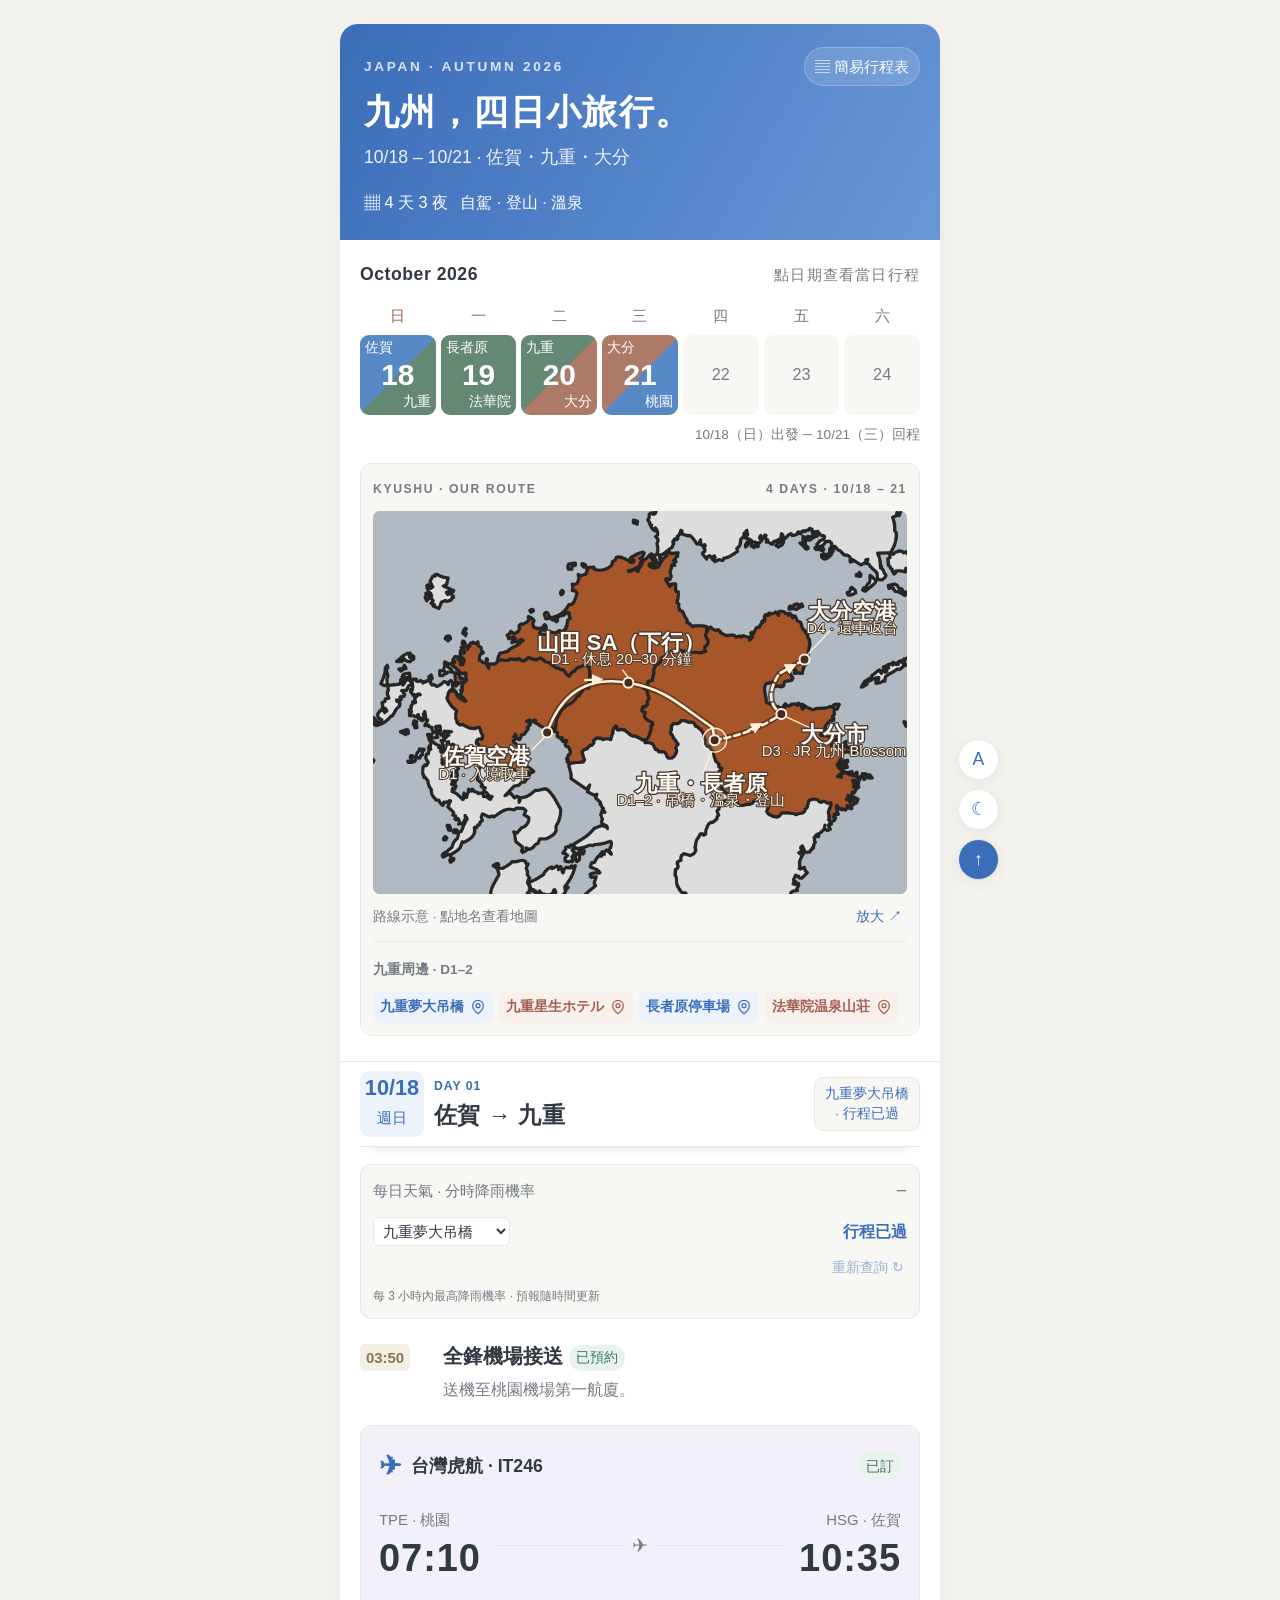
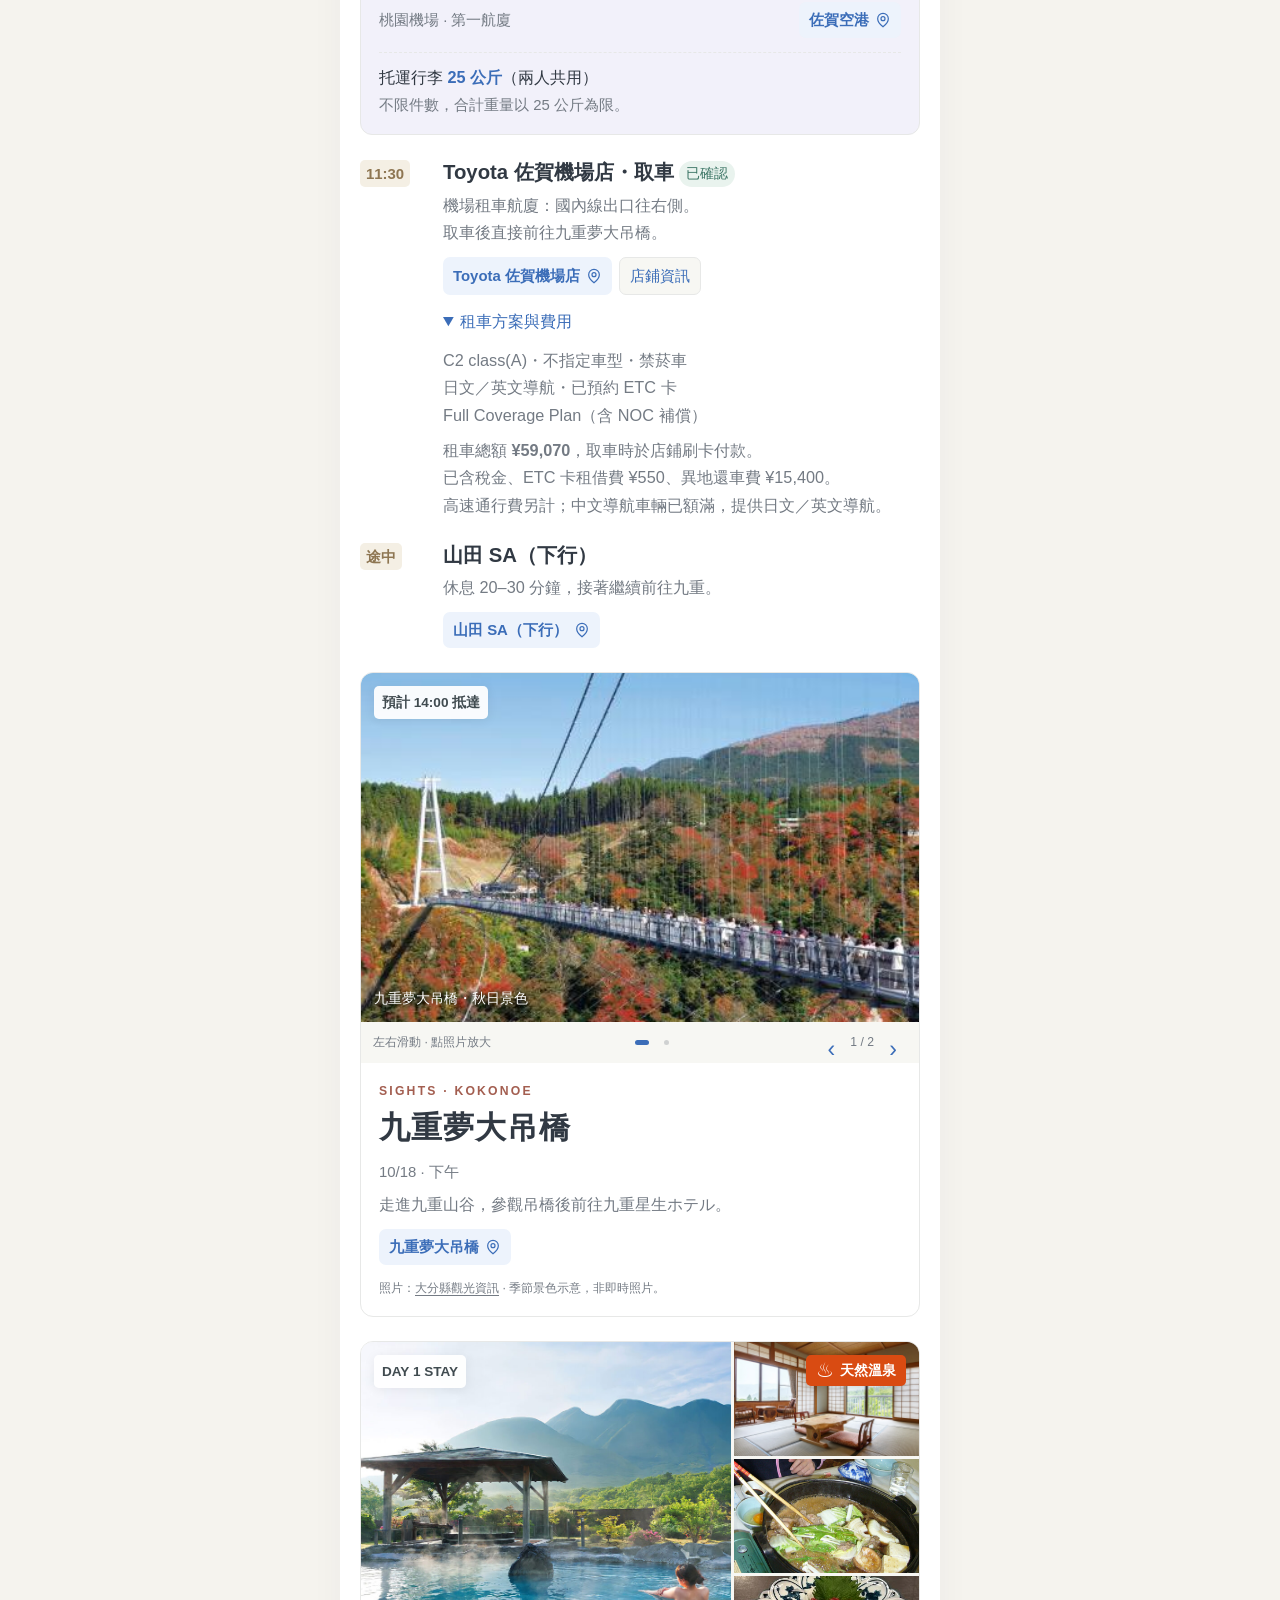
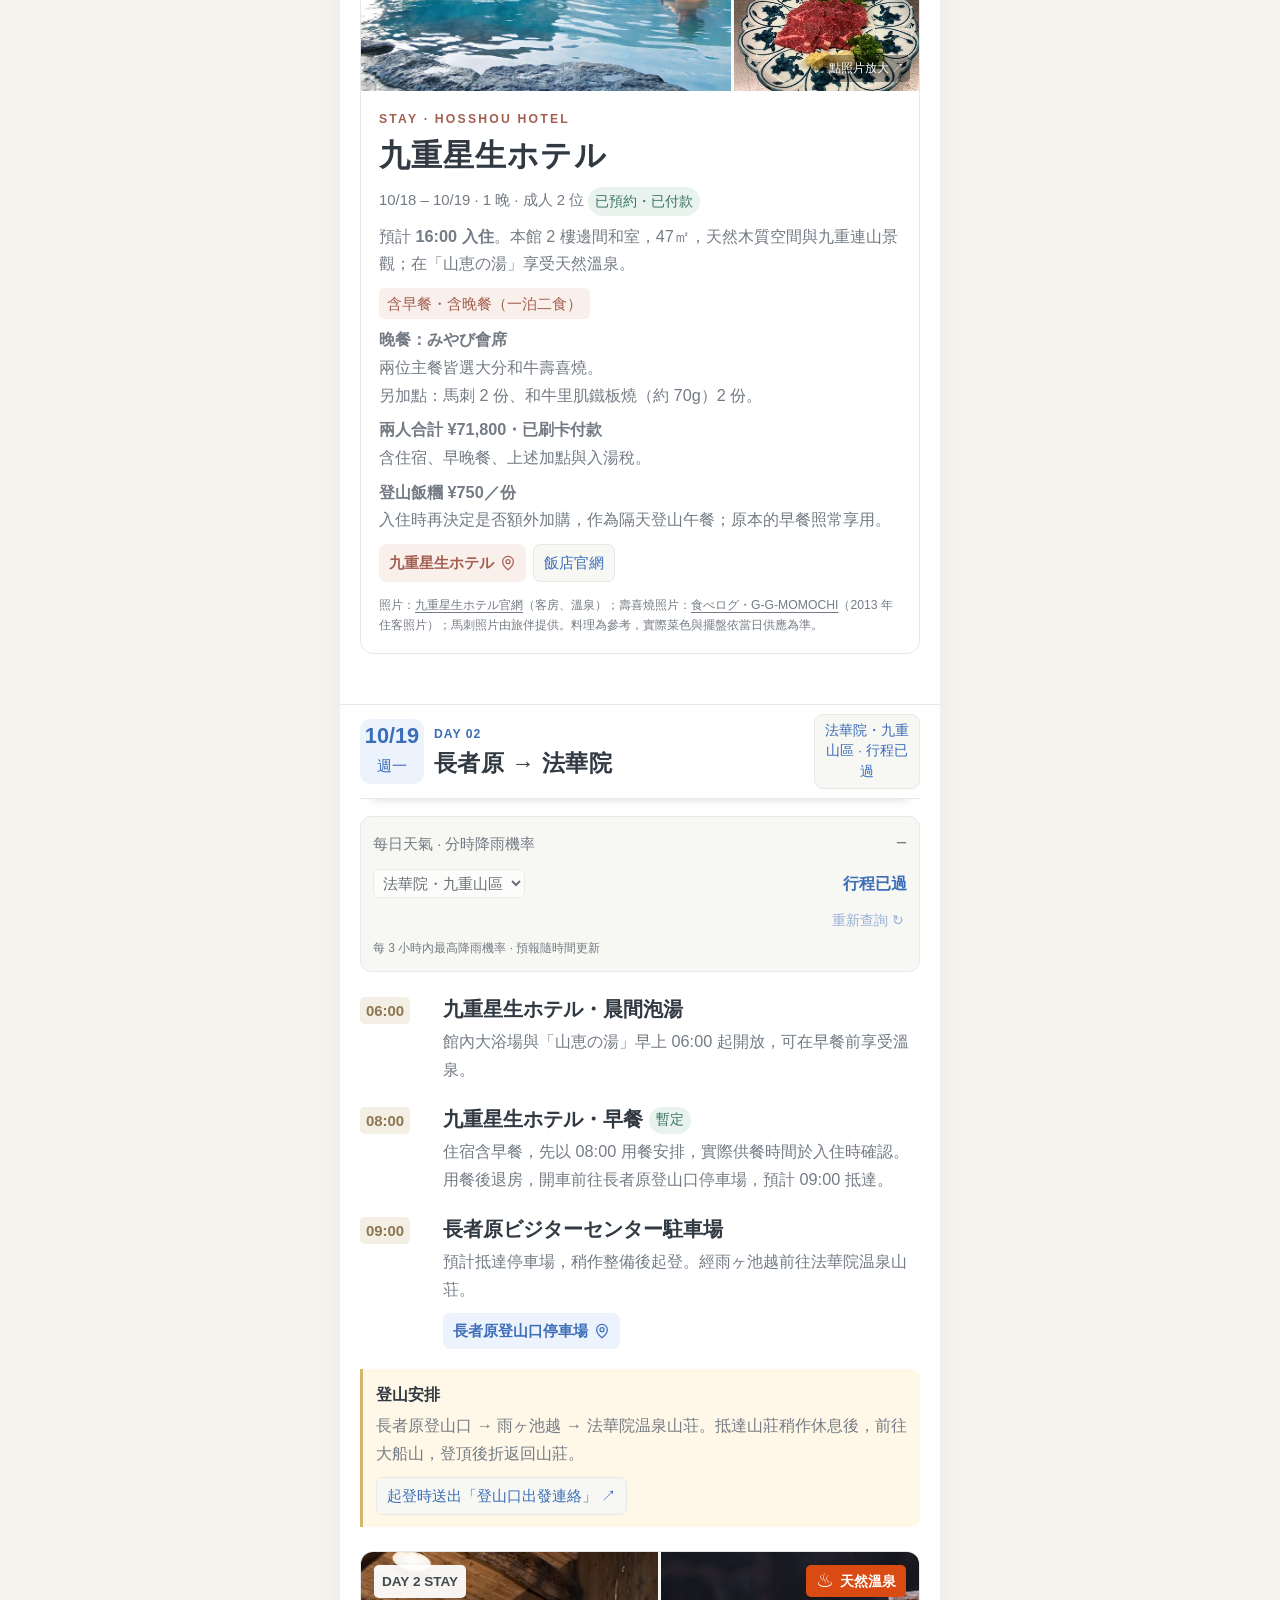
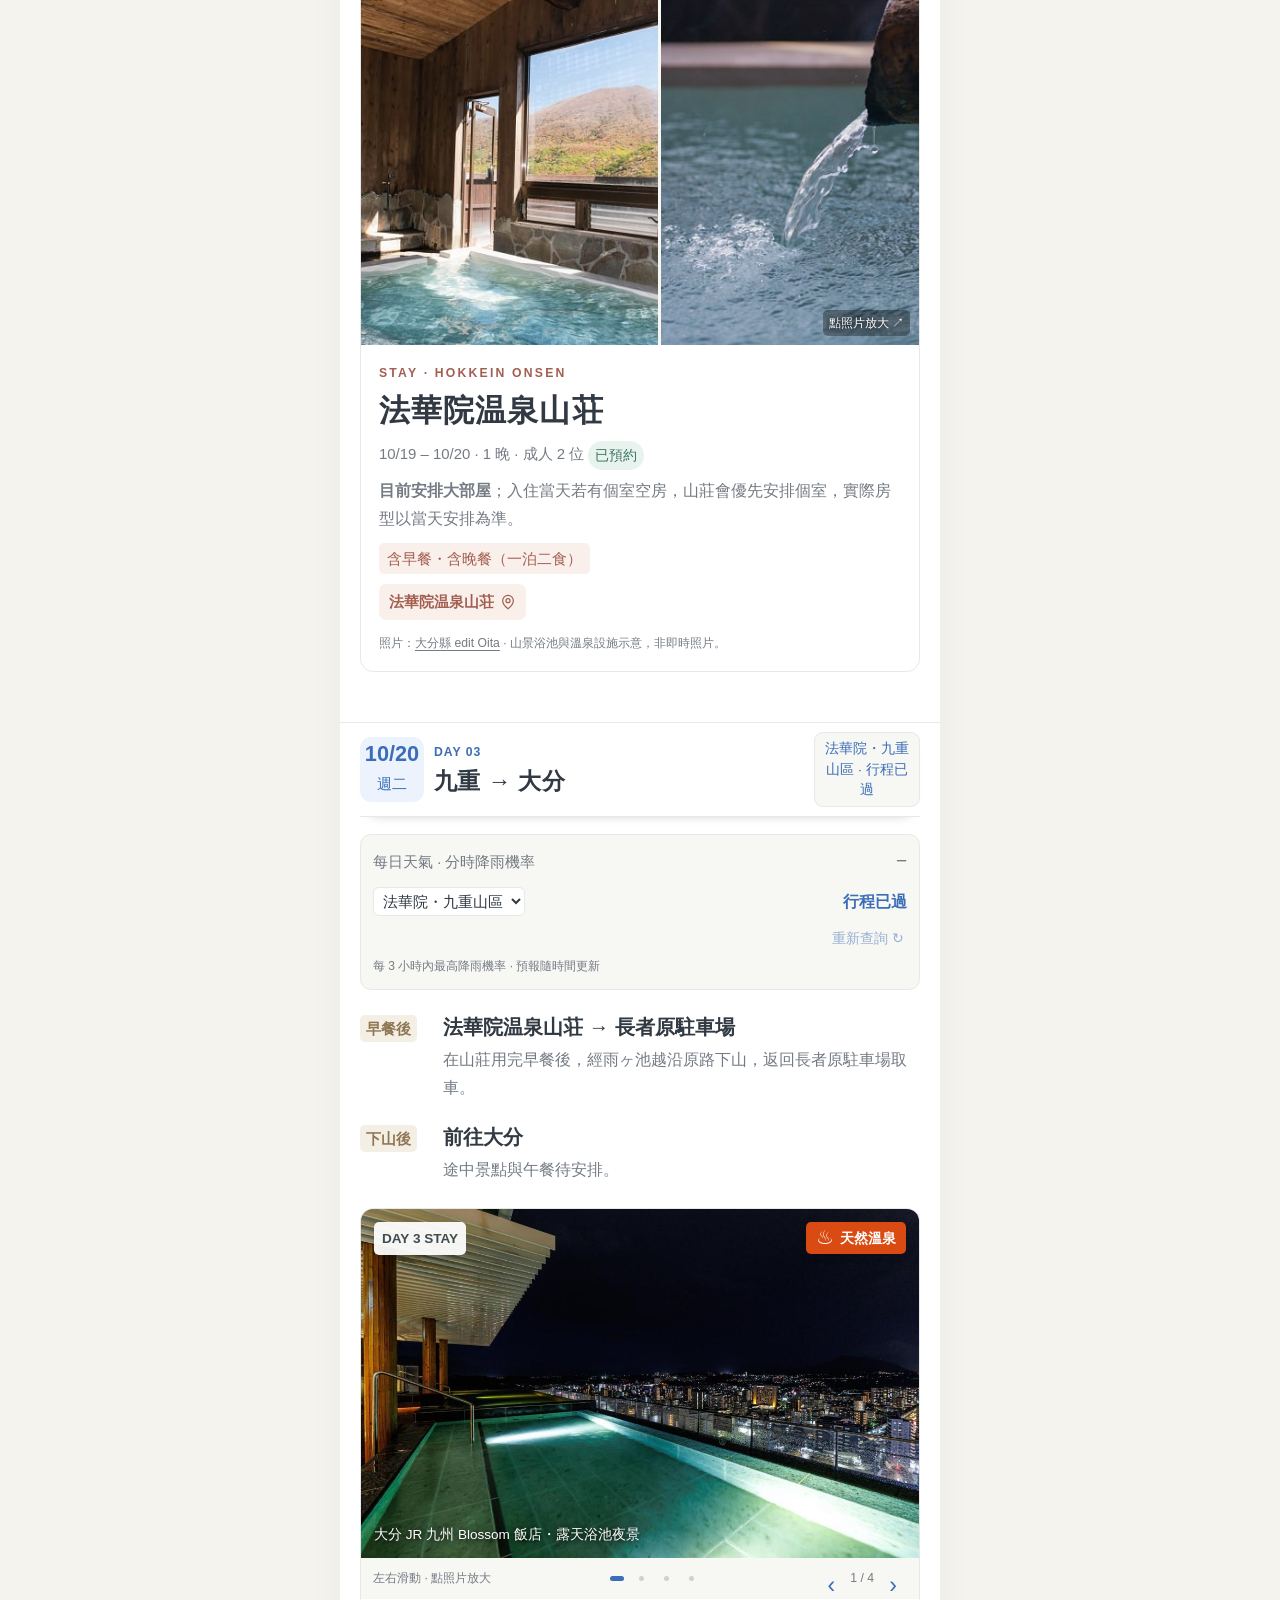
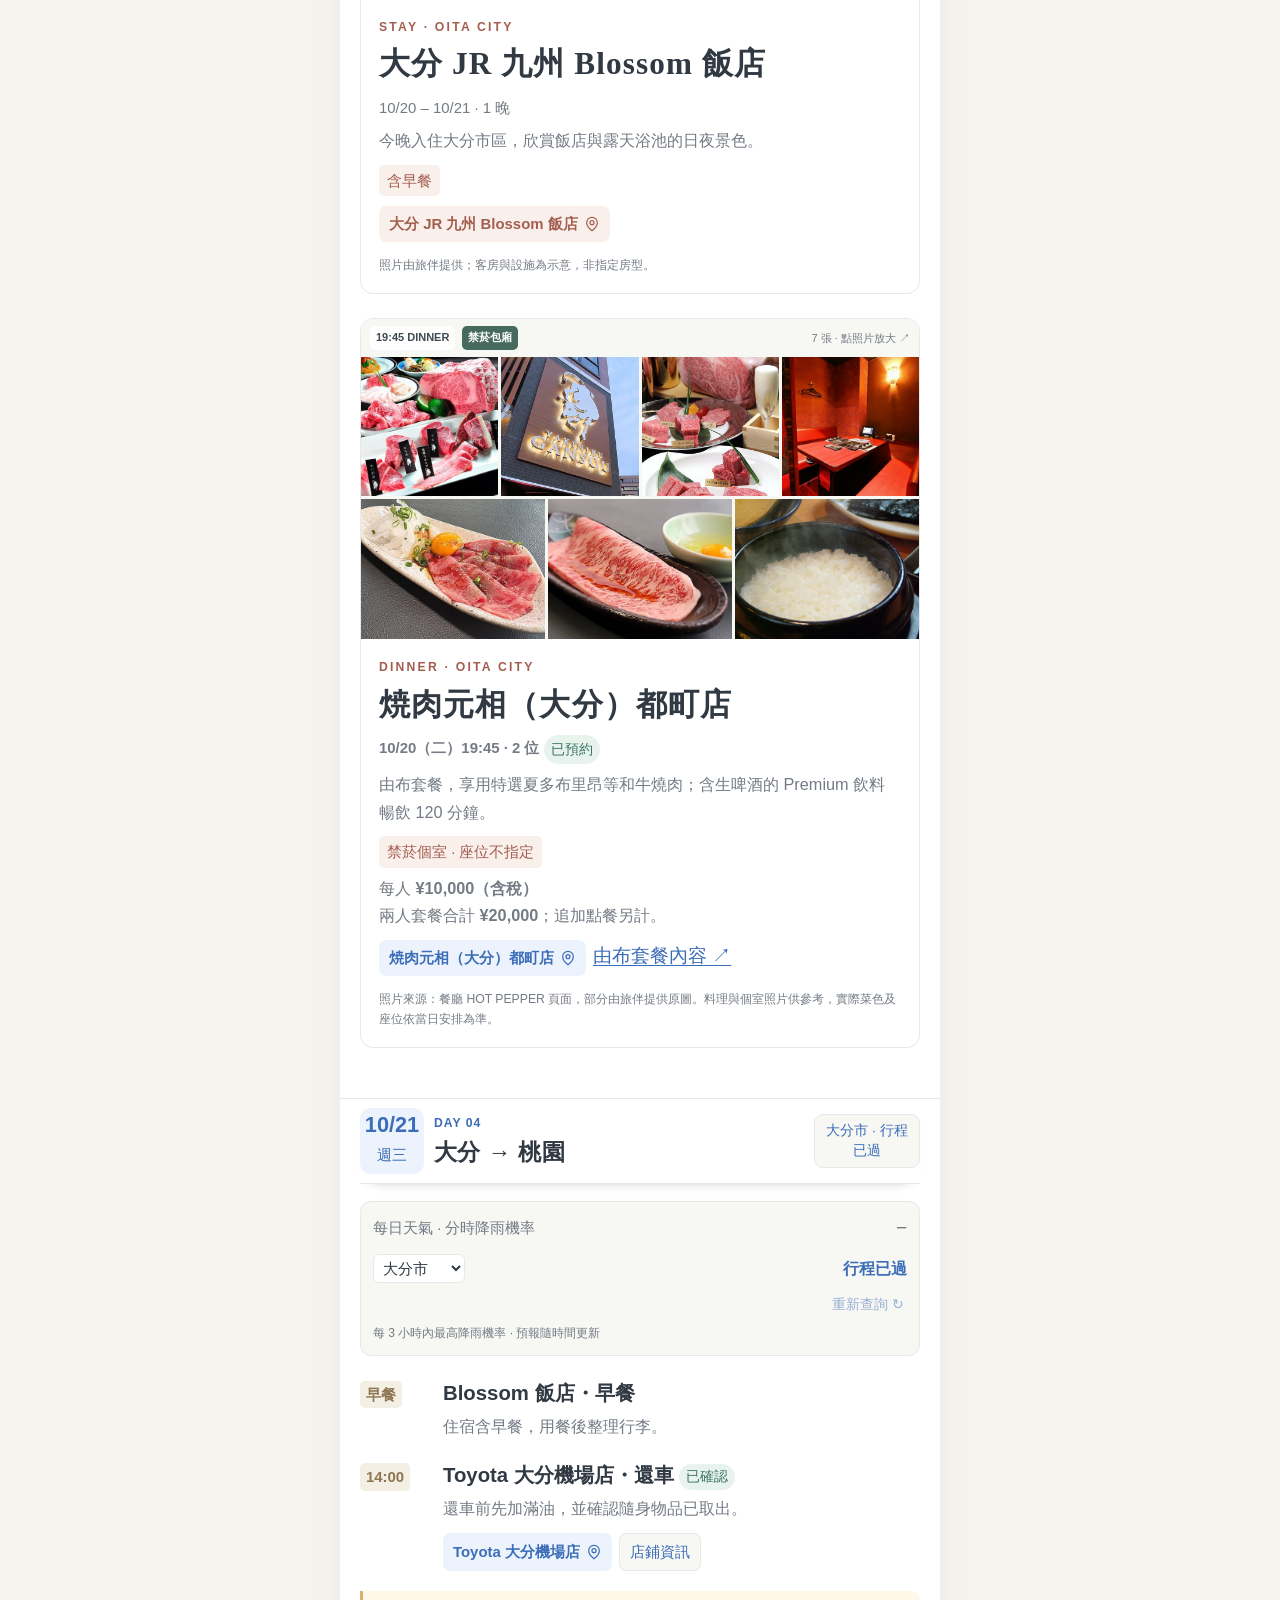
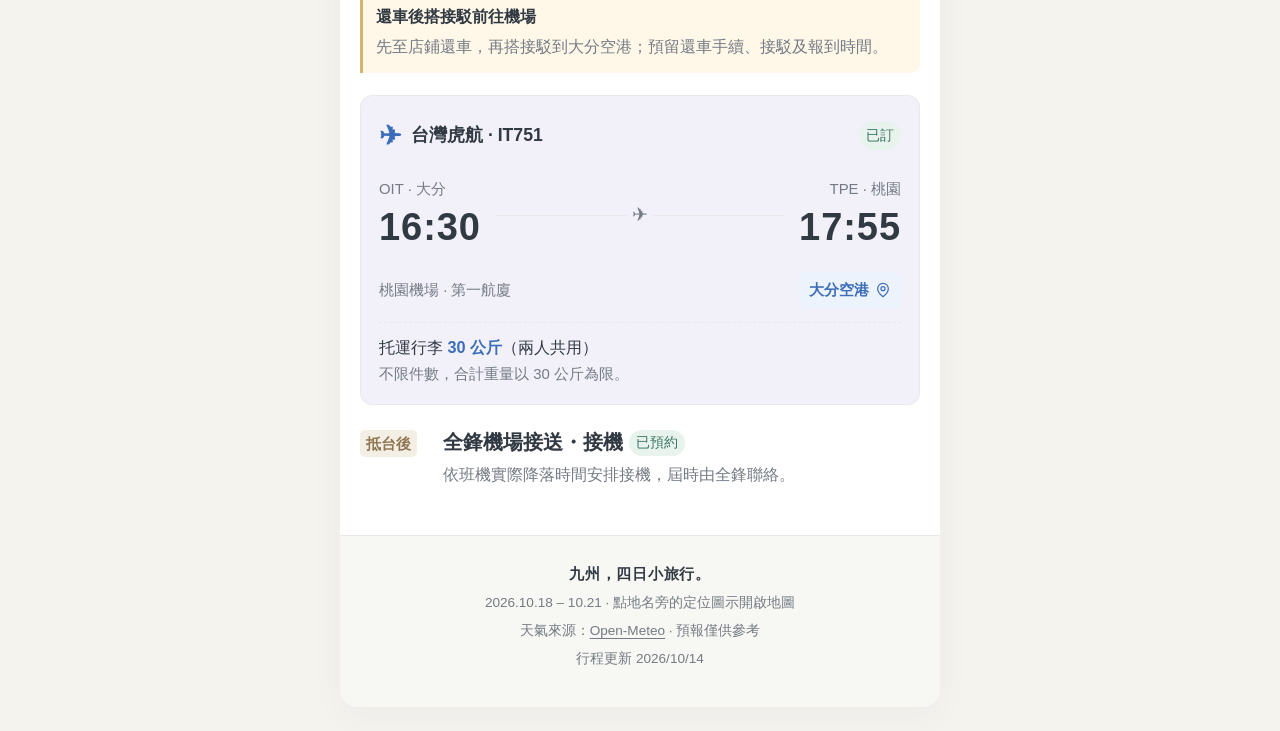
==== commit 0f2a9c04: "Add confirmed Oct 21 Chuan Feng airport pickup without a fixed time" ====
--- a/index.html
+++ b/index.html
@@ -1 +1 @@
-<!doctype html><html lang="zh-Hant"><head><meta charset="utf-8"><meta name="viewport" content="width=device-width,initial-scale=1"><meta name="theme-color" content="#3b6db8"><meta name="description" content="2026 年 10 月 18 至 21 日九州四日行程：佐賀、九重、大分。航班、租車、住宿、照片與每日天氣。"><title>九州四日旅 · 2026/10/18–21</title><script>try{var t=localStorage.getItem('trip-2026-10-theme');document.documentElement.dataset.theme=t==='dark'?'dark':'light';var s=localStorage.getItem('trip-2026-10-scale');if(['1','1.12','1.24'].includes(s)){document.documentElement.dataset.scale=s;document.documentElement.style.setProperty('--scale',s);}}catch(e){}</script><link rel="stylesheet" href="styles.css?v=20261012-gansou-collage"></head><body id="top"><div class="container"><header class="hero"><span class="eyebrow">JAPAN · AUTUMN 2026</span><a class="view-link" href="summary.html">▤ 簡易行程表</a><h1>九州，四日小旅行。</h1><p>10/18 – 10/21 · 佐賀・九重・大分</p><div class="hero-meta"><span>▦ 4 天 3 夜</span><span>自駕 · 登山 · 溫泉</span></div></header><nav class="calendar" aria-label="每日行程"><div class="section-caption"><strong>October 2026</strong><span>點日期查看當日行程</span></div><div class="week" aria-hidden="true"><span>日</span><span>一</span><span>二</span><span>三</span><span>四</span><span>五</span><span>六</span></div><div class="calendar-grid"><a class="cal-day" href="#day1" aria-label="10/18 星期日 佐賀到九重"><span class="cal-from">佐賀</span><b>18</b><span class="cal-to">九重</span></a><a class="cal-day" href="#day2" aria-label="10/19 星期一 九重登山"><span class="cal-from">長者原</span><b>19</b><span class="cal-to">法華院</span></a><a class="cal-day" href="#day3" aria-label="10/20 星期二 大分"><span class="cal-from">九重</span><b>20</b><span class="cal-to">大分</span></a><a class="cal-day" href="#day4" aria-label="10/21 星期三 回台灣"><span class="cal-from">大分</span><b>21</b><span class="cal-to">桃園</span></a><span class="cal-empty">22</span><span class="cal-empty">23</span><span class="cal-empty">24</span></div><div class="calendar-note">10/18（日）出發 ─ 10/21（三）回程</div></nav><section class="route-map" aria-label="九州行程地圖"><div class="route-map-head"><span>KYUSHU · OUR ROUTE</span><span>4 DAYS · 10/18 – 21</span></div><div class="kyushu-map"><img src="images/kyushu-route-base.png" alt="佐賀、福岡、大分三縣底圖" width="1610" height="1156"><svg class="kyushu-overlay" viewBox="0 0 1610 1156" xmlns="http://www.w3.org/2000/svg" aria-label="九州四日行程路線：佐賀空港、山田服務區、九重、大分市、大分空港"><defs><marker id="map-arrow" markerWidth="5" markerHeight="5" refX="3" refY="2.5" orient="auto"><path d="M0 0L5 2.5L0 5Z" fill="#fff2d7"/></marker></defs><g aria-hidden="true"><path class="map-line-under" d="M525 668 C570 540 657 498 770 518 S918 580 1024 653 L1030 691 Q1145 672 1231 612 Q1173 570 1225 490 L1301 448"/><path class="map-line" d="M525 668 C570 540 657 498 770 518 S918 580 1024 653 L1030 691"/><path class="map-line map-later" d="M1030 691 Q1145 672 1231 612 Q1173 570 1225 490 L1301 448"/><path class="map-direction" d="M637 510 L681 508" marker-end="url(#map-arrow)"/><path class="map-direction" d="M1130 663 L1162 646" marker-end="url(#map-arrow)"/><path class="map-direction" d="M1235 484 L1265 468" marker-end="url(#map-arrow)"/></g><a href="https://www.google.com/maps/search/?api=1&amp;query=%E4%BD%90%E8%B3%80%E7%A9%BA%E6%B8%AF" target="_blank" rel="noopener noreferrer" aria-label="佐賀空港地圖"><title>佐賀空港 · D1 · 入境取車</title><circle class="map-hit" cx="525" cy="668" r="50"/><path class="map-leader" d="M516 683 L480 720"/><circle class="map-node" cx="525" cy="668" r="15"/><text class="map-place" x="473" y="764" text-anchor="end">佐賀空港</text><text class="map-day" x="473" y="807" text-anchor="end">D1 · 入境取車</text></a><a href="https://maps.app.goo.gl/qr6r1aG6EDc47FmD8" target="_blank" rel="noopener noreferrer" aria-label="山田 SA（下行）地圖"><title>山田 SA（下行） · D1 · 休息 20–30 分鐘</title><circle class="map-hit" cx="770" cy="518" r="50"/><path class="map-leader" d="M768 500 L753 480"/><circle class="map-node" cx="770" cy="518" r="15"/><text class="map-place" x="748" y="418" text-anchor="middle">山田 SA（下行）</text><text class="map-day" x="748" y="461" text-anchor="middle">D1 · 休息 20–30 分鐘</text></a><a href="#route-mountain-stops" aria-label="九重・長者原周邊地點"><title>九重・長者原 · D1–2 · 吊橋・溫泉・登山</title><circle class="map-hit" cx="1030" cy="691" r="50"/><path class="map-leader" d="M1020 728 L995 789"/><circle class="map-ring" cx="1030" cy="691" r="36"/><circle class="map-node" cx="1030" cy="691" r="15"/><text class="map-place" x="988" y="844" text-anchor="middle">九重・長者原</text><text class="map-day" x="988" y="887" text-anchor="middle">D1–2 · 吊橋・溫泉・登山</text></a><a href="https://maps.app.goo.gl/UFtnb4A1TBKKUvmF8" target="_blank" rel="noopener noreferrer" aria-label="大分市地圖"><title>大分市 · D3 · JR 九州 Blossom</title><circle class="map-hit" cx="1231" cy="612" r="50"/><path class="map-leader" d="M1246 621 L1333 661"/><circle class="map-node" cx="1231" cy="612" r="15"/><text class="map-place" x="1390" y="696" text-anchor="middle">大分市</text><text class="map-day" x="1390" y="739" text-anchor="middle">D3 · JR 九州 Blossom</text></a><a href="https://www.google.com/maps/search/?api=1&amp;query=%E5%A4%A7%E5%88%86%E7%A9%BA%E6%B8%AF" target="_blank" rel="noopener noreferrer" aria-label="大分空港地圖"><title>大分空港 · D4 · 還車返台</title><circle class="map-hit" cx="1301" cy="448" r="50"/><path class="map-leader" d="M1310 433 L1380 359"/><circle class="map-node" cx="1301" cy="448" r="15"/><text class="map-place" x="1445" y="325" text-anchor="middle">大分空港</text><text class="map-day" x="1445" y="368" text-anchor="middle">D4 · 還車返台</text></a></svg></div><div class="route-map-note"><span>路線示意 · 點地名查看地圖</span><a href="images/kyushu-route-base.png" class="map-expand" target="_blank" rel="noopener noreferrer" aria-label="放大行程路線圖">放大 ↗</a></div><div class="route-mountain-stops" id="route-mountain-stops"><span class="mountain-caption">九重周邊 · D1–2</span><div class="links"><a href="https://maps.app.goo.gl/gnzkUsRZPtLk5ugy9" target="_blank" rel="noopener noreferrer" class="map-link">九重夢大吊橋<svg viewBox="0 0 24 24" fill="none" stroke="currentColor" stroke-width="1.8" aria-hidden="true"><path d="M20 10c0 6-8 12-8 12S4 16 4 10a8 8 0 1 1 16 0Z"/><circle cx="12" cy="10" r="3"/></svg></a><a href="https://www.google.com/maps/search/?api=1&amp;query=%E4%B9%9D%E9%87%8D%E6%98%9F%E7%94%9F%E3%83%9B%E3%83%86%E3%83%AB%20%E5%A4%A7%E5%88%86%E7%9C%8C%E7%8E%96%E7%8F%A0%E9%83%A1%E4%B9%9D%E9%87%8D%E7%94%BA%E7%94%B0%E9%87%8E230" target="_blank" rel="noopener noreferrer" class="map-link stay-link">九重星生ホテル<svg viewBox="0 0 24 24" fill="none" stroke="currentColor" stroke-width="1.8" aria-hidden="true"><path d="M20 10c0 6-8 12-8 12S4 16 4 10a8 8 0 1 1 16 0Z"/><circle cx="12" cy="10" r="3"/></svg></a><a href="https://maps.app.goo.gl/Dajvcyd1RRqne4A86" target="_blank" rel="noopener noreferrer" class="map-link">長者原停車場<svg viewBox="0 0 24 24" fill="none" stroke="currentColor" stroke-width="1.8" aria-hidden="true"><path d="M20 10c0 6-8 12-8 12S4 16 4 10a8 8 0 1 1 16 0Z"/><circle cx="12" cy="10" r="3"/></svg></a><a href="https://maps.app.goo.gl/927fi7xS3Q4PLwQB8" target="_blank" rel="noopener noreferrer" class="map-link stay-link">法華院温泉山荘<svg viewBox="0 0 24 24" fill="none" stroke="currentColor" stroke-width="1.8" aria-hidden="true"><path d="M20 10c0 6-8 12-8 12S4 16 4 10a8 8 0 1 1 16 0Z"/><circle cx="12" cy="10" r="3"/></svg></a></div></div></section><main><section class="day" id="day1"><header class="day-header"><div class="day-num"><strong>10/18</strong><small>週日</small></div><div class="day-title"><div class="d-tag">DAY 01</div><h2>佐賀 → 九重</h2><p class="sub">取車出發 · 山谷吊橋 · 溫泉旅館</p></div><a class="weather-mini" data-weather-for="day1" href="#weather-detail-day1" aria-label="查看10/18天氣">天氣查詢中</a></header><details class="weather-details" open id="weather-detail-day1"><summary>每日天氣 · 分時降雨機率</summary><div class="weather-panel" id="weather-day1" data-date="2026-10-18" data-locations="[{&quot;name&quot;: &quot;九重夢大吊橋&quot;, &quot;lat&quot;: 33.1727765, &quot;lon&quot;: 131.2255586}, {&quot;name&quot;: &quot;九重星生ホテル&quot;, &quot;lat&quot;: 33.11160524, &quot;lon&quot;: 131.2257196}]"><div class="weather-top"><select class="weather-location" aria-label="10/18 天氣地點"></select><div class="weather-main" role="status">查詢中…</div></div><div class="rain-grid"></div><div class="weather-foot"><span class="weather-updated"></span><button type="button" class="weather-refresh">重新查詢 ↻</button></div><p class="weather-hint">每 3 小時內最高降雨機率 · 預報隨時間更新</p></div></details><div class="spot"><div class="spot-time"><b>03:50</b></div><div class="spot-body"><h3>全鋒機場接送 <span class="status">已預約</span></h3><p>送機至桃園機場第一航廈。</p></div></div><article class="flight-card" aria-label="去程航班 IT246"><div class="flight-head"><span class="plane" aria-hidden="true">✈</span><span>台灣虎航 · IT246</span><span class="status">已訂</span></div><div class="flight-route"><div class="flight-end"><small>TPE · 桃園</small><strong>07:10</strong></div><span class="flight-arrow" aria-hidden="true">✈</span><div class="flight-end"><small>HSG · 佐賀</small><strong>10:35</strong></div></div><div class="flight-foot"><span>桃園機場 · 第一航廈</span><a class="map-link" href="https://www.google.com/maps/search/?api=1&amp;query=%E4%BD%90%E8%B3%80%E7%A9%BA%E6%B8%AF" target="_blank" rel="noopener noreferrer">佐賀空港<svg viewBox="0 0 24 24" fill="none" stroke="currentColor" stroke-width="1.8" aria-hidden="true"><path d="M20 10c0 6-8 12-8 12S4 16 4 10a8 8 0 1 1 16 0Z"/><circle cx="12" cy="10" r="3"/></svg></a></div><div class="baggage">托運行李 <strong>25 公斤</strong>（兩人共用）<small>不限件數，合計重量以 25 公斤為限。</small></div></article><div class="spot"><div class="spot-time"><b>11:30</b></div><div class="spot-body"><h3>Toyota 佐賀機場店・取車 <span class="status">已確認</span></h3><p>機場租車航廈：國內線出口往右側。<br>取車後直接前往九重夢大吊橋。</p><div class="links"><a class="map-link" href="https://www.google.com/maps/search/?api=1&amp;query=%E3%83%88%E3%83%A8%E3%82%BF%E3%83%AC%E3%83%B3%E3%82%BF%E3%82%AB%E3%83%BC%20%E4%BD%90%E8%B3%80%E7%A9%BA%E6%B8%AF%E5%BA%97%20%E4%BD%90%E8%B3%80%E5%B8%82%E5%B7%9D%E5%89%AF%E7%94%BA%E5%A4%A7%E5%AD%97%E7%8A%AC%E4%BA%95%E9%81%939476-187" target="_blank" rel="noopener noreferrer">Toyota 佐賀機場店<svg viewBox="0 0 24 24" fill="none" stroke="currentColor" stroke-width="1.8" aria-hidden="true"><path d="M20 10c0 6-8 12-8 12S4 16 4 10a8 8 0 1 1 16 0Z"/><circle cx="12" cy="10" r="3"/></svg></a><a class="soft-link" href="https://rent.toyota.co.jp/shop/detail.aspx?eCode=022&amp;rCode=68201" target="_blank" rel="noopener noreferrer">店鋪資訊</a></div><details class="rental-details" open><summary>租車方案與費用</summary><p>C2 class(A)・不指定車型・禁菸車<br>日文／英文導航・已預約 ETC 卡<br>Full Coverage Plan（含 NOC 補償）</p><p>租車總額 <strong>¥59,070</strong>，取車時於店鋪刷卡付款。<br>已含稅金、ETC 卡租借費 ¥550、異地還車費 ¥15,400。<br>高速通行費另計；中文導航車輛已額滿，提供日文／英文導航。</p></details></div></div><div class="spot"><div class="spot-time"><b>途中</b></div><div class="spot-body"><h3>山田 SA（下行）</h3><p>休息 20–30 分鐘，接著繼續前往九重。</p><div class="links"><a class="map-link" href="https://maps.app.goo.gl/qr6r1aG6EDc47FmD8" target="_blank" rel="noopener noreferrer">山田 SA（下行）<svg viewBox="0 0 24 24" fill="none" stroke="currentColor" stroke-width="1.8" aria-hidden="true"><path d="M20 10c0 6-8 12-8 12S4 16 4 10a8 8 0 1 1 16 0Z"/><circle cx="12" cy="10" r="3"/></svg></a></div></div></div><article class="feature" id="bridge"><div data-carousel><div class="photo-area"><div class="carousel-track" aria-label="bridge 照片，可左右滑動"><div class="carousel-slide"><button type="button" class="photo" aria-label="放大九重夢大吊橋・秋日景色"><img src="images/yume-bridge-1.jpg" alt="九重夢大吊橋・秋日景色" loading="lazy" width="900" height="675"></button><span class="carousel-caption">九重夢大吊橋・秋日景色</span></div><div class="carousel-slide"><button type="button" class="photo" aria-label="放大九重夢大吊橋・山谷全景"><img src="images/yume-bridge-2.jpg" alt="九重夢大吊橋・山谷全景" loading="lazy" width="900" height="675"></button><span class="carousel-caption">九重夢大吊橋・山谷全景</span></div></div><span class="photo-badge">預計 14:00 抵達</span></div><div class="carousel-controls"><span>左右滑動 · 點照片放大</span><div class="carousel-dots"><button type="button" class="carousel-dot" aria-label="bridge 第 1 張" aria-pressed="true"></button><button type="button" class="carousel-dot" aria-label="bridge 第 2 張" aria-pressed="false"></button></div><div class="carousel-nav"><button class="carousel-step" data-prev aria-label="bridge 上一張">‹</button><span data-counter>1 / 2</span><button class="carousel-step" data-next aria-label="bridge 下一張">›</button></div></div></div><div class="feature-body"><div class="kicker">SIGHTS · KOKONOE</div><h3>九重夢大吊橋</h3><div class="stay-dates">10/18 · 下午</div><p>走進九重山谷，參觀吊橋後前往九重星生ホテル。</p><div class="links"><a class="map-link" href="https://maps.app.goo.gl/gnzkUsRZPtLk5ugy9" target="_blank" rel="noopener noreferrer">九重夢大吊橋<svg viewBox="0 0 24 24" fill="none" stroke="currentColor" stroke-width="1.8" aria-hidden="true"><path d="M20 10c0 6-8 12-8 12S4 16 4 10a8 8 0 1 1 16 0Z"/><circle cx="12" cy="10" r="3"/></svg></a></div><p class="credit">照片：<a class="" href="https://www.visit-oita.jp/spots/detail/4473" target="_blank" rel="noopener noreferrer">大分縣觀光資訊</a> · 季節景色示意，非即時照片。</p></div></article><article class="feature" id="hosshou"><div class="photo-area"><div class="photo-grid one-three"><button type="button" class="photo" aria-label="放大九重星生ホテル・山恵の湯"><img src="images/hosshou-onsen.jpg" alt="九重星生ホテル・山恵の湯" loading="lazy" width="1024" height="777"></button><button type="button" class="photo" aria-label="放大九重星生ホテル・本館 2 樓邊間和室"><img src="images/hosshou-room.jpg" alt="九重星生ホテル・本館 2 樓邊間和室" loading="lazy" width="1800" height="960"></button><button type="button" class="photo" aria-label="放大九重星生ホテル・壽喜燒參考照片"><img src="images/hosshou-sukiyaki.jpg" alt="九重星生ホテル・壽喜燒參考照片" loading="lazy" width="640" height="480"></button><button type="button" class="photo" aria-label="放大九重星生ホテル・晚餐加購馬刺（已訂 2 份）"><img src="images/hosshou-basashi.jpg" alt="九重星生ホテル・晚餐加購馬刺（已訂 2 份）" loading="lazy" width="363" height="273"></button></div><span class="photo-badge">DAY 1 STAY</span><span class="photo-badge right onsen-badge"><span class="onsen-symbol" aria-hidden="true">♨</span>天然溫泉</span><span class="photo-hint">點照片放大 ↗</span></div><div class="feature-body"><div class="kicker">STAY · HOSSHOU HOTEL</div><h3>九重星生ホテル</h3><div class="stay-dates">10/18 – 10/19 · 1 晚 · 成人 2 位 <span class="status">已預約・已付款</span></div><p>預計 <strong>16:00 入住</strong>。本館 2 樓邊間和室，47㎡，天然木質空間與九重連山景觀；在「山恵の湯」享受天然溫泉。</p><div class="meal-tag">含早餐・含晚餐（一泊二食）</div><p><strong>晚餐：みやび會席</strong><br>兩位主餐皆選大分和牛壽喜燒。<br>另加點：馬刺 2 份、和牛里肌鐵板燒（約 70g）2 份。</p><p><strong>兩人合計 ¥71,800・已刷卡付款</strong><br>含住宿、早晚餐、上述加點與入湯稅。</p><p><strong>登山飯糰 ¥750／份</strong><br>入住時再決定是否額外加購，作為隔天登山午餐；原本的早餐照常享用。</p><div class="links"><a class="map-link stay-link" href="https://www.google.com/maps/search/?api=1&amp;query=%E4%B9%9D%E9%87%8D%E6%98%9F%E7%94%9F%E3%83%9B%E3%83%86%E3%83%AB%20%E5%A4%A7%E5%88%86%E7%9C%8C%E7%8E%96%E7%8F%A0%E9%83%A1%E4%B9%9D%E9%87%8D%E7%94%BA%E7%94%B0%E9%87%8E230" target="_blank" rel="noopener noreferrer">九重星生ホテル<svg viewBox="0 0 24 24" fill="none" stroke="currentColor" stroke-width="1.8" aria-hidden="true"><path d="M20 10c0 6-8 12-8 12S4 16 4 10a8 8 0 1 1 16 0Z"/><circle cx="12" cy="10" r="3"/></svg></a><a class="soft-link" href="https://hosshouhotel.co.jp/" target="_blank" rel="noopener noreferrer">飯店官網</a></div><p class="credit">照片：<a href="https://hosshouhotel.co.jp/" target="_blank" rel="noopener noreferrer">九重星生ホテル官網</a>（客房、溫泉）；壽喜燒照片：<a href="https://tabelog.com/oita/A4404/A440404/44009981/dtlrvwlst/" target="_blank" rel="noopener noreferrer">食べログ・G‐G-MOMOCHI</a>（2013 年住客照片）；馬刺照片由旅伴提供。料理為參考，實際菜色與擺盤依當日供應為準。</p></div></article></section><section class="day" id="day2"><header class="day-header"><div class="day-num"><strong>10/19</strong><small>週一</small></div><div class="day-title"><div class="d-tag">DAY 02</div><h2>長者原 → 法華院</h2><p class="sub">早餐後上山 · 今晚住溫泉山莊</p></div><a class="weather-mini" data-weather-for="day2" href="#weather-detail-day2" aria-label="查看10/19天氣">天氣查詢中</a></header><details class="weather-details" open id="weather-detail-day2"><summary>每日天氣 · 分時降雨機率</summary><div class="weather-panel" id="weather-day2" data-date="2026-10-19" data-locations="[{&quot;name&quot;: &quot;法華院・九重山區&quot;, &quot;lat&quot;: 33.0963163, &quot;lon&quot;: 131.2554062}]"><div class="weather-top"><select class="weather-location" aria-label="10/19 天氣地點"></select><div class="weather-main" role="status">查詢中…</div></div><div class="rain-grid"></div><div class="weather-foot"><span class="weather-updated"></span><button type="button" class="weather-refresh">重新查詢 ↻</button></div><p class="weather-hint">每 3 小時內最高降雨機率 · 預報隨時間更新</p></div></details><div class="spot"><div class="spot-time"><b>06:00</b></div><div class="spot-body"><h3>九重星生ホテル・晨間泡湯</h3><p>館內大浴場與「山恵の湯」早上 06:00 起開放，可在早餐前享受溫泉。</p></div></div><div class="spot"><div class="spot-time"><b>08:00</b></div><div class="spot-body"><h3>九重星生ホテル・早餐 <span class="status">暫定</span></h3><p>住宿含早餐，先以 08:00 用餐安排，實際供餐時間於入住時確認。用餐後退房，開車前往長者原登山口停車場，預計 09:00 抵達。</p></div></div><div class="spot"><div class="spot-time"><b>09:00</b></div><div class="spot-body"><h3>長者原ビジターセンター駐車場</h3><p>預計抵達停車場，稍作整備後起登。經雨ヶ池越前往法華院温泉山荘。</p><div class="links"><a class="map-link" href="https://maps.app.goo.gl/Dajvcyd1RRqne4A86" target="_blank" rel="noopener noreferrer">長者原登山口停車場<svg viewBox="0 0 24 24" fill="none" stroke="currentColor" stroke-width="1.8" aria-hidden="true"><path d="M20 10c0 6-8 12-8 12S4 16 4 10a8 8 0 1 1 16 0Z"/><circle cx="12" cy="10" r="3"/></svg></a></div></div></div><aside class="tip"><strong>登山安排</strong>長者原登山口 → 雨ヶ池越 → 法華院温泉山荘。抵達山莊稍作休息後，前往大船山，登頂後折返回山莊。<div class="links"><a class="soft-link" href="https://tetto910.com/page-4711/" target="_blank" rel="noopener noreferrer">起登時送出「登山口出發連絡」 ↗</a></div></aside><article class="feature" id="hokkein"><div class="photo-area"><div class="photo-grid two"><button type="button" class="photo" aria-label="放大法華院温泉山荘・山景浴池"><img src="images/hokkein-bath.jpg" alt="法華院温泉山荘・山景浴池" loading="lazy" width="900" height="675"></button><button type="button" class="photo" aria-label="放大法華院温泉山荘・溫泉"><img src="images/hokkein-view.jpg" alt="法華院温泉山荘・溫泉" loading="lazy" width="900" height="675"></button></div><span class="photo-badge">DAY 2 STAY</span><span class="photo-badge right onsen-badge"><span class="onsen-symbol" aria-hidden="true">♨</span>天然溫泉</span><span class="photo-hint">點照片放大 ↗</span></div><div class="feature-body"><div class="kicker">STAY · HOKKEIN ONSEN</div><h3>法華院温泉山荘</h3><div class="stay-dates">10/19 – 10/20 · 1 晚 · 成人 2 位 <span class="status">已預約</span></div><p><strong>目前安排大部屋</strong>；入住當天若有個室空房，山莊會優先安排個室，實際房型以當天安排為準。</p><div class="meal-tag">含早餐・含晚餐（一泊二食）</div><div class="links"><a class="map-link stay-link" href="https://maps.app.goo.gl/927fi7xS3Q4PLwQB8" target="_blank" rel="noopener noreferrer">法華院温泉山荘<svg viewBox="0 0 24 24" fill="none" stroke="currentColor" stroke-width="1.8" aria-hidden="true"><path d="M20 10c0 6-8 12-8 12S4 16 4 10a8 8 0 1 1 16 0Z"/><circle cx="12" cy="10" r="3"/></svg></a></div><p class="credit">照片：<a class="" href="https://edit.pref.oita.jp/news-columns/1470/" target="_blank" rel="noopener noreferrer">大分縣 edit Oita</a> · 山景浴池與溫泉設施示意，非即時照片。</p></div></article></section><section class="day" id="day3"><header class="day-header"><div class="day-num"><strong>10/20</strong><small>週二</small></div><div class="day-title"><div class="d-tag">DAY 03</div><h2>九重 → 大分</h2><p class="sub">山區之後 · 大分住宿 · 19:45 燒肉</p></div><a class="weather-mini" data-weather-for="day3" href="#weather-detail-day3" aria-label="查看10/20天氣">天氣查詢中</a></header><details class="weather-details" open id="weather-detail-day3"><summary>每日天氣 · 分時降雨機率</summary><div class="weather-panel" id="weather-day3" data-date="2026-10-20" data-locations="[{&quot;name&quot;: &quot;法華院・九重山區&quot;, &quot;lat&quot;: 33.0963163, &quot;lon&quot;: 131.2554062}, {&quot;name&quot;: &quot;大分市&quot;, &quot;lat&quot;: 33.233334, &quot;lon&quot;: 131.607296}]"><div class="weather-top"><select class="weather-location" aria-label="10/20 天氣地點"></select><div class="weather-main" role="status">查詢中…</div></div><div class="rain-grid"></div><div class="weather-foot"><span class="weather-updated"></span><button type="button" class="weather-refresh">重新查詢 ↻</button></div><p class="weather-hint">每 3 小時內最高降雨機率 · 預報隨時間更新</p></div></details><div class="spot"><div class="spot-time"><b>早餐後</b></div><div class="spot-body"><h3>法華院温泉山荘 → 長者原駐車場</h3><p>在山莊用完早餐後，經雨ヶ池越沿原路下山，返回長者原駐車場取車。</p></div></div><div class="spot"><div class="spot-time"><b>下山後</b></div><div class="spot-body"><h3>前往大分</h3><p>途中景點與午餐待安排。</p></div></div><article class="feature" id="blossom"><div data-carousel><div class="photo-area"><div class="carousel-track" aria-label="blossom 照片，可左右滑動"><div class="carousel-slide"><button type="button" class="photo" aria-label="放大大分 JR 九州 Blossom 飯店・露天浴池夜景"><img src="images/blossom-night.jpg" alt="大分 JR 九州 Blossom 飯店・露天浴池夜景" loading="lazy" width="900" height="675"></button><span class="carousel-caption">大分 JR 九州 Blossom 飯店・露天浴池夜景</span></div><div class="carousel-slide"><button type="button" class="photo" aria-label="放大大分 JR 九州 Blossom 飯店・露天浴池日景"><img src="images/blossom-day.jpg" alt="大分 JR 九州 Blossom 飯店・露天浴池日景" loading="lazy" width="900" height="675"></button><span class="carousel-caption">大分 JR 九州 Blossom 飯店・露天浴池日景</span></div><div class="carousel-slide"><button type="button" class="photo" aria-label="放大大分 JR 九州 Blossom 飯店・飯店外觀"><img src="images/blossom-exterior.jpg" alt="大分 JR 九州 Blossom 飯店・飯店外觀" loading="lazy" width="900" height="675"></button><span class="carousel-caption">大分 JR 九州 Blossom 飯店・飯店外觀</span></div><div class="carousel-slide"><button type="button" class="photo" aria-label="放大大分 JR 九州 Blossom 飯店・客房示意"><img src="images/blossom-room.jpg" alt="大分 JR 九州 Blossom 飯店・客房示意" loading="lazy" width="900" height="675"></button><span class="carousel-caption">大分 JR 九州 Blossom 飯店・客房示意</span></div></div><span class="photo-badge">DAY 3 STAY</span><span class="photo-badge right onsen-badge"><span class="onsen-symbol" aria-hidden="true">♨</span>天然溫泉</span></div><div class="carousel-controls"><span>左右滑動 · 點照片放大</span><div class="carousel-dots"><button type="button" class="carousel-dot" aria-label="blossom 第 1 張" aria-pressed="true"></button><button type="button" class="carousel-dot" aria-label="blossom 第 2 張" aria-pressed="false"></button><button type="button" class="carousel-dot" aria-label="blossom 第 3 張" aria-pressed="false"></button><button type="button" class="carousel-dot" aria-label="blossom 第 4 張" aria-pressed="false"></button></div><div class="carousel-nav"><button class="carousel-step" data-prev aria-label="blossom 上一張">‹</button><span data-counter>1 / 4</span><button class="carousel-step" data-next aria-label="blossom 下一張">›</button></div></div></div><div class="feature-body"><div class="kicker">STAY · OITA CITY</div><h3>大分 JR 九州 Blossom 飯店</h3><div class="stay-dates">10/20 – 10/21 · 1 晚</div><p>今晚入住大分市區，欣賞飯店與露天浴池的日夜景色。</p><div class="meal-tag">含早餐</div><div class="links"><a class="map-link stay-link" href="https://maps.app.goo.gl/UFtnb4A1TBKKUvmF8" target="_blank" rel="noopener noreferrer">大分 JR 九州 Blossom 飯店<svg viewBox="0 0 24 24" fill="none" stroke="currentColor" stroke-width="1.8" aria-hidden="true"><path d="M20 10c0 6-8 12-8 12S4 16 4 10a8 8 0 1 1 16 0Z"/><circle cx="12" cy="10" r="3"/></svg></a></div><p class="credit">照片由旅伴提供；客房與設施為示意，非指定房型。</p></div></article><article class="feature" id="gansou"><div class="photo-area"><div class="gansou-gallery-meta"><span class="photo-badge">19:45 DINNER</span><span class="photo-badge right">禁菸包廂</span><span class="gansou-gallery-hint">7 張 · 點照片放大 ↗</span></div><div class="photo-grid four"><button type="button" class="photo" aria-label="放大焼肉元相・和牛料理示意"><img src="images/gansou-wagyu.jpg" alt="焼肉元相・和牛料理示意" loading="lazy" width="368" height="368"></button><button type="button" class="photo" aria-label="放大焼肉元相 都町店・入口"><img src="images/gansou-entrance.jpg" alt="焼肉元相 都町店・入口" loading="lazy" width="480" height="480"></button><button type="button" class="photo" aria-label="放大焼肉元相・和牛料理參考照片"><img src="images/gansou-course-hq.jpg" alt="焼肉元相・和牛料理參考照片" loading="lazy" width="480" height="480"></button><button type="button" class="photo" aria-label="放大焼肉元相 都町店・個室示意"><img src="images/gansou-interior.jpg" alt="焼肉元相 都町店・個室示意" loading="lazy" width="368" height="368"></button></div><div class="gansou-extra-photos" aria-label="元相料理照片"><button type="button" class="photo" aria-label="放大焼肉元相・和牛與蛋黃料理參考照片"><img src="images/gansou-wagyu-egg.jpg" alt="焼肉元相・和牛與蛋黃料理參考照片" loading="lazy" width="480" height="480"></button><button type="button" class="photo" aria-label="放大焼肉元相・薄切和牛參考照片"><img src="images/gansou-sliced-wagyu.jpg" alt="焼肉元相・薄切和牛參考照片" loading="lazy" width="480" height="480"></button><button type="button" class="photo" aria-label="放大焼肉元相・白飯參考照片"><img src="images/gansou-rice.jpg" alt="焼肉元相・白飯參考照片" loading="lazy" width="480" height="480"></button></div></div><div class="feature-body"><div class="kicker">DINNER · OITA CITY</div><h3>焼肉元相（大分）都町店</h3><div class="stay-dates"><strong>10/20（二）19:45 · 2 位</strong> <span class="status">已預約</span></div><p>由布套餐，享用特選夏多布里昂等和牛燒肉；含生啤酒的 Premium 飲料暢飲 120 分鐘。</p><div class="meal-tag">禁菸個室 · 座位不指定</div><p>每人 <strong>¥10,000（含稅）</strong><br>兩人套餐合計 <strong>¥20,000</strong>；追加點餐另計。</p><div class="links"><a class="map-link" href="https://maps.app.goo.gl/7Efxhar2c1gydk62A" target="_blank" rel="noopener noreferrer">焼肉元相（大分）都町店<svg viewBox="0 0 24 24" fill="none" stroke="currentColor" stroke-width="1.8" aria-hidden="true"><path d="M20 10c0 6-8 12-8 12S4 16 4 10a8 8 0 1 1 16 0Z"/><circle cx="12" cy="10" r="3"/></svg></a><a href="https://www.hotpepper.jp/strJ000055161/course_cnod26/" target="_blank" rel="noopener noreferrer">由布套餐內容 ↗</a></div><p class="credit">照片來源：餐廳 HOT PEPPER 頁面，部分由旅伴提供原圖。料理與個室照片供參考，實際菜色及座位依當日安排為準。</p></div></article></section><section class="day" id="day4"><header class="day-header"><div class="day-num"><strong>10/21</strong><small>週三</small></div><div class="day-title"><div class="d-tag">DAY 04</div><h2>大分 → 桃園</h2><p class="sub">14:00 還車 · 虎航帶我們回家</p></div><a class="weather-mini" data-weather-for="day4" href="#weather-detail-day4" aria-label="查看10/21天氣">天氣查詢中</a></header><details class="weather-details" open id="weather-detail-day4"><summary>每日天氣 · 分時降雨機率</summary><div class="weather-panel" id="weather-day4" data-date="2026-10-21" data-locations="[{&quot;name&quot;: &quot;大分市&quot;, &quot;lat&quot;: 33.233334, &quot;lon&quot;: 131.607296}, {&quot;name&quot;: &quot;大分空港&quot;, &quot;lat&quot;: 33.479444, &quot;lon&quot;: 131.737222}]"><div class="weather-top"><select class="weather-location" aria-label="10/21 天氣地點"></select><div class="weather-main" role="status">查詢中…</div></div><div class="rain-grid"></div><div class="weather-foot"><span class="weather-updated"></span><button type="button" class="weather-refresh">重新查詢 ↻</button></div><p class="weather-hint">每 3 小時內最高降雨機率 · 預報隨時間更新</p></div></details><div class="spot"><div class="spot-time"><b>早餐</b></div><div class="spot-body"><h3>Blossom 飯店・早餐</h3><p>住宿含早餐，用餐後整理行李。</p></div></div><div class="spot"><div class="spot-time"><b>14:00</b></div><div class="spot-body"><h3>Toyota 大分機場店・還車 <span class="status">已確認</span></h3><p>還車前先加滿油，並確認隨身物品已取出。</p><div class="links"><a class="map-link" href="https://maps.app.goo.gl/buRkkpWX2ztvm2YX8" target="_blank" rel="noopener noreferrer">Toyota 大分機場店<svg viewBox="0 0 24 24" fill="none" stroke="currentColor" stroke-width="1.8" aria-hidden="true"><path d="M20 10c0 6-8 12-8 12S4 16 4 10a8 8 0 1 1 16 0Z"/><circle cx="12" cy="10" r="3"/></svg></a><a class="soft-link" href="https://rent.toyota.co.jp/shop/detail.aspx?eCode=003&amp;rCode=68501" target="_blank" rel="noopener noreferrer">店鋪資訊</a></div></div></div><aside class="tip"><strong>還車後搭接駁前往機場</strong>先至店鋪還車，再搭接駁到大分空港；預留還車手續、接駁及報到時間。</aside><article class="flight-card" aria-label="回程航班 IT751"><div class="flight-head"><span class="plane" aria-hidden="true">✈</span><span>台灣虎航 · IT751</span><span class="status">已訂</span></div><div class="flight-route"><div class="flight-end"><small>OIT · 大分</small><strong>16:30</strong></div><span class="flight-arrow" aria-hidden="true">✈</span><div class="flight-end"><small>TPE · 桃園</small><strong>17:55</strong></div></div><div class="flight-foot"><span>桃園機場 · 第一航廈</span><a class="map-link" href="https://www.google.com/maps/search/?api=1&amp;query=%E5%A4%A7%E5%88%86%E7%A9%BA%E6%B8%AF" target="_blank" rel="noopener noreferrer">大分空港<svg viewBox="0 0 24 24" fill="none" stroke="currentColor" stroke-width="1.8" aria-hidden="true"><path d="M20 10c0 6-8 12-8 12S4 16 4 10a8 8 0 1 1 16 0Z"/><circle cx="12" cy="10" r="3"/></svg></a></div><div class="baggage">托運行李 <strong>30 公斤</strong>（兩人共用）<small>不限件數，合計重量以 30 公斤為限。</small></div></article></section></main><footer class="footer"><b>九州，四日小旅行。</b><p>2026.10.18 – 10.21 · 點地名旁的定位圖示開啟地圖</p><p>天氣來源：<a href="https://open-meteo.com/" target="_blank" rel="noopener noreferrer">Open-Meteo</a> · 預報僅供參考</p><p>行程更新 2026/10/12</p></footer></div><div class="float-tools" aria-label="閱讀工具"><button type="button" id="textToggle" aria-label="字體大小">A</button><button type="button" id="themeToggle" aria-label="切換深色模式">☾</button><a href="#top" aria-label="回到頂部">↑</a></div><dialog class="lightbox" id="lightbox" aria-label="放大照片"><button type="button" class="lightbox-close" aria-label="關閉照片"><svg viewBox="0 0 24 24" fill="none" stroke="currentColor" stroke-width="2" stroke-linecap="round" aria-hidden="true"><path d="M6 6l12 12M18 6L6 18"/></svg></button><img alt=""><p class="lightbox-caption"></p><div class="lightbox-nav"><button type="button" data-lightbox-prev aria-label="上一張照片">←</button><span data-lightbox-count></span><button type="button" data-lightbox-next aria-label="下一張照片">→</button></div></dialog><script src="app.js?v=20261011-close-center" defer></script><script src="weather.js?v=20261010-3h" defer></script></body></html>+<!doctype html><html lang="zh-Hant"><head><meta charset="utf-8"><meta name="viewport" content="width=device-width,initial-scale=1"><meta name="theme-color" content="#3b6db8"><meta name="description" content="2026 年 10 月 18 至 21 日九州四日行程：佐賀、九重、大分。航班、租車、住宿、照片與每日天氣。"><title>九州四日旅 · 2026/10/18–21</title><script>try{var t=localStorage.getItem('trip-2026-10-theme');document.documentElement.dataset.theme=t==='dark'?'dark':'light';var s=localStorage.getItem('trip-2026-10-scale');if(['1','1.12','1.24'].includes(s)){document.documentElement.dataset.scale=s;document.documentElement.style.setProperty('--scale',s);}}catch(e){}</script><link rel="stylesheet" href="styles.css?v=20261012-photo-swipe"></head><body id="top"><div class="container"><header class="hero"><span class="eyebrow">JAPAN · AUTUMN 2026</span><a class="view-link" href="summary.html">▤ 簡易行程表</a><h1>九州，四日小旅行。</h1><p>10/18 – 10/21 · 佐賀・九重・大分</p><div class="hero-meta"><span>▦ 4 天 3 夜</span><span>自駕 · 登山 · 溫泉</span></div></header><nav class="calendar" aria-label="每日行程"><div class="section-caption"><strong>October 2026</strong><span>點日期查看當日行程</span></div><div class="week" aria-hidden="true"><span>日</span><span>一</span><span>二</span><span>三</span><span>四</span><span>五</span><span>六</span></div><div class="calendar-grid"><a class="cal-day" href="#day1" aria-label="10/18 星期日 佐賀到九重"><span class="cal-from">佐賀</span><b>18</b><span class="cal-to">九重</span></a><a class="cal-day" href="#day2" aria-label="10/19 星期一 九重登山"><span class="cal-from">長者原</span><b>19</b><span class="cal-to">法華院</span></a><a class="cal-day" href="#day3" aria-label="10/20 星期二 大分"><span class="cal-from">九重</span><b>20</b><span class="cal-to">大分</span></a><a class="cal-day" href="#day4" aria-label="10/21 星期三 回台灣"><span class="cal-from">大分</span><b>21</b><span class="cal-to">桃園</span></a><span class="cal-empty">22</span><span class="cal-empty">23</span><span class="cal-empty">24</span></div><div class="calendar-note">10/18（日）出發 ─ 10/21（三）回程</div></nav><section class="route-map" aria-label="九州行程地圖"><div class="route-map-head"><span>KYUSHU · OUR ROUTE</span><span>4 DAYS · 10/18 – 21</span></div><div class="kyushu-map"><img src="images/kyushu-route-base.png" alt="佐賀、福岡、大分三縣底圖" width="1610" height="1156"><svg class="kyushu-overlay" viewBox="0 0 1610 1156" xmlns="http://www.w3.org/2000/svg" aria-label="九州四日行程路線：佐賀空港、山田服務區、九重、大分市、大分空港"><defs><marker id="map-arrow" markerWidth="5" markerHeight="5" refX="3" refY="2.5" orient="auto"><path d="M0 0L5 2.5L0 5Z" fill="#fff2d7"/></marker></defs><g aria-hidden="true"><path class="map-line-under" d="M525 668 C570 540 657 498 770 518 S918 580 1024 653 L1030 691 Q1145 672 1231 612 Q1173 570 1225 490 L1301 448"/><path class="map-line" d="M525 668 C570 540 657 498 770 518 S918 580 1024 653 L1030 691"/><path class="map-line map-later" d="M1030 691 Q1145 672 1231 612 Q1173 570 1225 490 L1301 448"/><path class="map-direction" d="M637 510 L681 508" marker-end="url(#map-arrow)"/><path class="map-direction" d="M1130 663 L1162 646" marker-end="url(#map-arrow)"/><path class="map-direction" d="M1235 484 L1265 468" marker-end="url(#map-arrow)"/></g><a href="https://www.google.com/maps/search/?api=1&amp;query=%E4%BD%90%E8%B3%80%E7%A9%BA%E6%B8%AF" target="_blank" rel="noopener noreferrer" aria-label="佐賀空港地圖"><title>佐賀空港 · D1 · 入境取車</title><circle class="map-hit" cx="525" cy="668" r="50"/><path class="map-leader" d="M516 683 L480 720"/><circle class="map-node" cx="525" cy="668" r="15"/><text class="map-place" x="473" y="764" text-anchor="end">佐賀空港</text><text class="map-day" x="473" y="807" text-anchor="end">D1 · 入境取車</text></a><a href="https://maps.app.goo.gl/qr6r1aG6EDc47FmD8" target="_blank" rel="noopener noreferrer" aria-label="山田 SA（下行）地圖"><title>山田 SA（下行） · D1 · 休息 20–30 分鐘</title><circle class="map-hit" cx="770" cy="518" r="50"/><path class="map-leader" d="M768 500 L753 480"/><circle class="map-node" cx="770" cy="518" r="15"/><text class="map-place" x="748" y="418" text-anchor="middle">山田 SA（下行）</text><text class="map-day" x="748" y="461" text-anchor="middle">D1 · 休息 20–30 分鐘</text></a><a href="#route-mountain-stops" aria-label="九重・長者原周邊地點"><title>九重・長者原 · D1–2 · 吊橋・溫泉・登山</title><circle class="map-hit" cx="1030" cy="691" r="50"/><path class="map-leader" d="M1020 728 L995 789"/><circle class="map-ring" cx="1030" cy="691" r="36"/><circle class="map-node" cx="1030" cy="691" r="15"/><text class="map-place" x="988" y="844" text-anchor="middle">九重・長者原</text><text class="map-day" x="988" y="887" text-anchor="middle">D1–2 · 吊橋・溫泉・登山</text></a><a href="https://maps.app.goo.gl/UFtnb4A1TBKKUvmF8" target="_blank" rel="noopener noreferrer" aria-label="大分市地圖"><title>大分市 · D3 · JR 九州 Blossom</title><circle class="map-hit" cx="1231" cy="612" r="50"/><path class="map-leader" d="M1246 621 L1333 661"/><circle class="map-node" cx="1231" cy="612" r="15"/><text class="map-place" x="1390" y="696" text-anchor="middle">大分市</text><text class="map-day" x="1390" y="739" text-anchor="middle">D3 · JR 九州 Blossom</text></a><a href="https://www.google.com/maps/search/?api=1&amp;query=%E5%A4%A7%E5%88%86%E7%A9%BA%E6%B8%AF" target="_blank" rel="noopener noreferrer" aria-label="大分空港地圖"><title>大分空港 · D4 · 還車返台</title><circle class="map-hit" cx="1301" cy="448" r="50"/><path class="map-leader" d="M1310 433 L1380 359"/><circle class="map-node" cx="1301" cy="448" r="15"/><text class="map-place" x="1445" y="325" text-anchor="middle">大分空港</text><text class="map-day" x="1445" y="368" text-anchor="middle">D4 · 還車返台</text></a></svg></div><div class="route-map-note"><span>路線示意 · 點地名查看地圖</span><a href="images/kyushu-route-base.png" class="map-expand" target="_blank" rel="noopener noreferrer" aria-label="放大行程路線圖">放大 ↗</a></div><div class="route-mountain-stops" id="route-mountain-stops"><span class="mountain-caption">九重周邊 · D1–2</span><div class="links"><a href="https://maps.app.goo.gl/gnzkUsRZPtLk5ugy9" target="_blank" rel="noopener noreferrer" class="map-link">九重夢大吊橋<svg viewBox="0 0 24 24" fill="none" stroke="currentColor" stroke-width="1.8" aria-hidden="true"><path d="M20 10c0 6-8 12-8 12S4 16 4 10a8 8 0 1 1 16 0Z"/><circle cx="12" cy="10" r="3"/></svg></a><a href="https://www.google.com/maps/search/?api=1&amp;query=%E4%B9%9D%E9%87%8D%E6%98%9F%E7%94%9F%E3%83%9B%E3%83%86%E3%83%AB%20%E5%A4%A7%E5%88%86%E7%9C%8C%E7%8E%96%E7%8F%A0%E9%83%A1%E4%B9%9D%E9%87%8D%E7%94%BA%E7%94%B0%E9%87%8E230" target="_blank" rel="noopener noreferrer" class="map-link stay-link">九重星生ホテル<svg viewBox="0 0 24 24" fill="none" stroke="currentColor" stroke-width="1.8" aria-hidden="true"><path d="M20 10c0 6-8 12-8 12S4 16 4 10a8 8 0 1 1 16 0Z"/><circle cx="12" cy="10" r="3"/></svg></a><a href="https://maps.app.goo.gl/Dajvcyd1RRqne4A86" target="_blank" rel="noopener noreferrer" class="map-link">長者原停車場<svg viewBox="0 0 24 24" fill="none" stroke="currentColor" stroke-width="1.8" aria-hidden="true"><path d="M20 10c0 6-8 12-8 12S4 16 4 10a8 8 0 1 1 16 0Z"/><circle cx="12" cy="10" r="3"/></svg></a><a href="https://maps.app.goo.gl/927fi7xS3Q4PLwQB8" target="_blank" rel="noopener noreferrer" class="map-link stay-link">法華院温泉山荘<svg viewBox="0 0 24 24" fill="none" stroke="currentColor" stroke-width="1.8" aria-hidden="true"><path d="M20 10c0 6-8 12-8 12S4 16 4 10a8 8 0 1 1 16 0Z"/><circle cx="12" cy="10" r="3"/></svg></a></div></div></section><main><section class="day" id="day1"><header class="day-header"><div class="day-num"><strong>10/18</strong><small>週日</small></div><div class="day-title"><div class="d-tag">DAY 01</div><h2>佐賀 → 九重</h2><p class="sub">取車出發 · 山谷吊橋 · 溫泉旅館</p></div><a class="weather-mini" data-weather-for="day1" href="#weather-detail-day1" aria-label="查看10/18天氣">天氣查詢中</a></header><details class="weather-details" open id="weather-detail-day1"><summary>每日天氣 · 分時降雨機率</summary><div class="weather-panel" id="weather-day1" data-date="2026-10-18" data-locations="[{&quot;name&quot;: &quot;九重夢大吊橋&quot;, &quot;lat&quot;: 33.1727765, &quot;lon&quot;: 131.2255586}, {&quot;name&quot;: &quot;九重星生ホテル&quot;, &quot;lat&quot;: 33.11160524, &quot;lon&quot;: 131.2257196}]"><div class="weather-top"><select class="weather-location" aria-label="10/18 天氣地點"></select><div class="weather-main" role="status">查詢中…</div></div><div class="rain-grid"></div><div class="weather-foot"><span class="weather-updated"></span><button type="button" class="weather-refresh">重新查詢 ↻</button></div><p class="weather-hint">每 3 小時內最高降雨機率 · 預報隨時間更新</p></div></details><div class="spot"><div class="spot-time"><b>03:50</b></div><div class="spot-body"><h3>全鋒機場接送 <span class="status">已預約</span></h3><p>送機至桃園機場第一航廈。</p></div></div><article class="flight-card" aria-label="去程航班 IT246"><div class="flight-head"><span class="plane" aria-hidden="true">✈</span><span>台灣虎航 · IT246</span><span class="status">已訂</span></div><div class="flight-route"><div class="flight-end"><small>TPE · 桃園</small><strong>07:10</strong></div><span class="flight-arrow" aria-hidden="true">✈</span><div class="flight-end"><small>HSG · 佐賀</small><strong>10:35</strong></div></div><div class="flight-foot"><span>桃園機場 · 第一航廈</span><a class="map-link" href="https://www.google.com/maps/search/?api=1&amp;query=%E4%BD%90%E8%B3%80%E7%A9%BA%E6%B8%AF" target="_blank" rel="noopener noreferrer">佐賀空港<svg viewBox="0 0 24 24" fill="none" stroke="currentColor" stroke-width="1.8" aria-hidden="true"><path d="M20 10c0 6-8 12-8 12S4 16 4 10a8 8 0 1 1 16 0Z"/><circle cx="12" cy="10" r="3"/></svg></a></div><div class="baggage">托運行李 <strong>25 公斤</strong>（兩人共用）<small>不限件數，合計重量以 25 公斤為限。</small></div></article><div class="spot"><div class="spot-time"><b>11:30</b></div><div class="spot-body"><h3>Toyota 佐賀機場店・取車 <span class="status">已確認</span></h3><p>機場租車航廈：國內線出口往右側。<br>取車後直接前往九重夢大吊橋。</p><div class="links"><a class="map-link" href="https://www.google.com/maps/search/?api=1&amp;query=%E3%83%88%E3%83%A8%E3%82%BF%E3%83%AC%E3%83%B3%E3%82%BF%E3%82%AB%E3%83%BC%20%E4%BD%90%E8%B3%80%E7%A9%BA%E6%B8%AF%E5%BA%97%20%E4%BD%90%E8%B3%80%E5%B8%82%E5%B7%9D%E5%89%AF%E7%94%BA%E5%A4%A7%E5%AD%97%E7%8A%AC%E4%BA%95%E9%81%939476-187" target="_blank" rel="noopener noreferrer">Toyota 佐賀機場店<svg viewBox="0 0 24 24" fill="none" stroke="currentColor" stroke-width="1.8" aria-hidden="true"><path d="M20 10c0 6-8 12-8 12S4 16 4 10a8 8 0 1 1 16 0Z"/><circle cx="12" cy="10" r="3"/></svg></a><a class="soft-link" href="https://rent.toyota.co.jp/shop/detail.aspx?eCode=022&amp;rCode=68201" target="_blank" rel="noopener noreferrer">店鋪資訊</a></div><details class="rental-details" open><summary>租車方案與費用</summary><p>C2 class(A)・不指定車型・禁菸車<br>日文／英文導航・已預約 ETC 卡<br>Full Coverage Plan（含 NOC 補償）</p><p>租車總額 <strong>¥59,070</strong>，取車時於店鋪刷卡付款。<br>已含稅金、ETC 卡租借費 ¥550、異地還車費 ¥15,400。<br>高速通行費另計；中文導航車輛已額滿，提供日文／英文導航。</p></details></div></div><div class="spot"><div class="spot-time"><b>途中</b></div><div class="spot-body"><h3>山田 SA（下行）</h3><p>休息 20–30 分鐘，接著繼續前往九重。</p><div class="links"><a class="map-link" href="https://maps.app.goo.gl/qr6r1aG6EDc47FmD8" target="_blank" rel="noopener noreferrer">山田 SA（下行）<svg viewBox="0 0 24 24" fill="none" stroke="currentColor" stroke-width="1.8" aria-hidden="true"><path d="M20 10c0 6-8 12-8 12S4 16 4 10a8 8 0 1 1 16 0Z"/><circle cx="12" cy="10" r="3"/></svg></a></div></div></div><article class="feature" id="bridge"><div data-carousel><div class="photo-area"><div class="carousel-track" aria-label="bridge 照片，可左右滑動"><div class="carousel-slide"><button type="button" class="photo" aria-label="放大九重夢大吊橋・秋日景色"><img src="images/yume-bridge-1.jpg" alt="九重夢大吊橋・秋日景色" loading="lazy" width="900" height="675"></button><span class="carousel-caption">九重夢大吊橋・秋日景色</span></div><div class="carousel-slide"><button type="button" class="photo" aria-label="放大九重夢大吊橋・山谷全景"><img src="images/yume-bridge-2.jpg" alt="九重夢大吊橋・山谷全景" loading="lazy" width="900" height="675"></button><span class="carousel-caption">九重夢大吊橋・山谷全景</span></div></div><span class="photo-badge">預計 14:00 抵達</span></div><div class="carousel-controls"><span>左右滑動 · 點照片放大</span><div class="carousel-dots"><button type="button" class="carousel-dot" aria-label="bridge 第 1 張" aria-pressed="true"></button><button type="button" class="carousel-dot" aria-label="bridge 第 2 張" aria-pressed="false"></button></div><div class="carousel-nav"><button class="carousel-step" data-prev aria-label="bridge 上一張">‹</button><span data-counter>1 / 2</span><button class="carousel-step" data-next aria-label="bridge 下一張">›</button></div></div></div><div class="feature-body"><div class="kicker">SIGHTS · KOKONOE</div><h3>九重夢大吊橋</h3><div class="stay-dates">10/18 · 下午</div><p>走進九重山谷，參觀吊橋後前往九重星生ホテル。</p><div class="links"><a class="map-link" href="https://maps.app.goo.gl/gnzkUsRZPtLk5ugy9" target="_blank" rel="noopener noreferrer">九重夢大吊橋<svg viewBox="0 0 24 24" fill="none" stroke="currentColor" stroke-width="1.8" aria-hidden="true"><path d="M20 10c0 6-8 12-8 12S4 16 4 10a8 8 0 1 1 16 0Z"/><circle cx="12" cy="10" r="3"/></svg></a></div><p class="credit">照片：<a class="" href="https://www.visit-oita.jp/spots/detail/4473" target="_blank" rel="noopener noreferrer">大分縣觀光資訊</a> · 季節景色示意，非即時照片。</p></div></article><article class="feature" id="hosshou"><div class="photo-area"><div class="photo-grid one-three"><button type="button" class="photo" aria-label="放大九重星生ホテル・山恵の湯"><img src="images/hosshou-onsen.jpg" alt="九重星生ホテル・山恵の湯" loading="lazy" width="1024" height="777"></button><button type="button" class="photo" aria-label="放大九重星生ホテル・本館 2 樓邊間和室"><img src="images/hosshou-room.jpg" alt="九重星生ホテル・本館 2 樓邊間和室" loading="lazy" width="1800" height="960"></button><button type="button" class="photo" aria-label="放大九重星生ホテル・壽喜燒參考照片"><img src="images/hosshou-sukiyaki.jpg" alt="九重星生ホテル・壽喜燒參考照片" loading="lazy" width="640" height="480"></button><button type="button" class="photo" aria-label="放大九重星生ホテル・晚餐加購馬刺（已訂 2 份）"><img src="images/hosshou-basashi.jpg" alt="九重星生ホテル・晚餐加購馬刺（已訂 2 份）" loading="lazy" width="363" height="273"></button></div><span class="photo-badge">DAY 1 STAY</span><span class="photo-badge right onsen-badge"><span class="onsen-symbol" aria-hidden="true">♨</span>天然溫泉</span><span class="photo-hint">點照片放大 ↗</span></div><div class="feature-body"><div class="kicker">STAY · HOSSHOU HOTEL</div><h3>九重星生ホテル</h3><div class="stay-dates">10/18 – 10/19 · 1 晚 · 成人 2 位 <span class="status">已預約・已付款</span></div><p>預計 <strong>16:00 入住</strong>。本館 2 樓邊間和室，47㎡，天然木質空間與九重連山景觀；在「山恵の湯」享受天然溫泉。</p><div class="meal-tag">含早餐・含晚餐（一泊二食）</div><p><strong>晚餐：みやび會席</strong><br>兩位主餐皆選大分和牛壽喜燒。<br>另加點：馬刺 2 份、和牛里肌鐵板燒（約 70g）2 份。</p><p><strong>兩人合計 ¥71,800・已刷卡付款</strong><br>含住宿、早晚餐、上述加點與入湯稅。</p><p><strong>登山飯糰 ¥750／份</strong><br>入住時再決定是否額外加購，作為隔天登山午餐；原本的早餐照常享用。</p><div class="links"><a class="map-link stay-link" href="https://www.google.com/maps/search/?api=1&amp;query=%E4%B9%9D%E9%87%8D%E6%98%9F%E7%94%9F%E3%83%9B%E3%83%86%E3%83%AB%20%E5%A4%A7%E5%88%86%E7%9C%8C%E7%8E%96%E7%8F%A0%E9%83%A1%E4%B9%9D%E9%87%8D%E7%94%BA%E7%94%B0%E9%87%8E230" target="_blank" rel="noopener noreferrer">九重星生ホテル<svg viewBox="0 0 24 24" fill="none" stroke="currentColor" stroke-width="1.8" aria-hidden="true"><path d="M20 10c0 6-8 12-8 12S4 16 4 10a8 8 0 1 1 16 0Z"/><circle cx="12" cy="10" r="3"/></svg></a><a class="soft-link" href="https://hosshouhotel.co.jp/" target="_blank" rel="noopener noreferrer">飯店官網</a></div><p class="credit">照片：<a href="https://hosshouhotel.co.jp/" target="_blank" rel="noopener noreferrer">九重星生ホテル官網</a>（客房、溫泉）；壽喜燒照片：<a href="https://tabelog.com/oita/A4404/A440404/44009981/dtlrvwlst/" target="_blank" rel="noopener noreferrer">食べログ・G‐G-MOMOCHI</a>（2013 年住客照片）；馬刺照片由旅伴提供。料理為參考，實際菜色與擺盤依當日供應為準。</p></div></article></section><section class="day" id="day2"><header class="day-header"><div class="day-num"><strong>10/19</strong><small>週一</small></div><div class="day-title"><div class="d-tag">DAY 02</div><h2>長者原 → 法華院</h2><p class="sub">早餐後上山 · 今晚住溫泉山莊</p></div><a class="weather-mini" data-weather-for="day2" href="#weather-detail-day2" aria-label="查看10/19天氣">天氣查詢中</a></header><details class="weather-details" open id="weather-detail-day2"><summary>每日天氣 · 分時降雨機率</summary><div class="weather-panel" id="weather-day2" data-date="2026-10-19" data-locations="[{&quot;name&quot;: &quot;法華院・九重山區&quot;, &quot;lat&quot;: 33.0963163, &quot;lon&quot;: 131.2554062}]"><div class="weather-top"><select class="weather-location" aria-label="10/19 天氣地點"></select><div class="weather-main" role="status">查詢中…</div></div><div class="rain-grid"></div><div class="weather-foot"><span class="weather-updated"></span><button type="button" class="weather-refresh">重新查詢 ↻</button></div><p class="weather-hint">每 3 小時內最高降雨機率 · 預報隨時間更新</p></div></details><div class="spot"><div class="spot-time"><b>06:00</b></div><div class="spot-body"><h3>九重星生ホテル・晨間泡湯</h3><p>館內大浴場與「山恵の湯」早上 06:00 起開放，可在早餐前享受溫泉。</p></div></div><div class="spot"><div class="spot-time"><b>08:00</b></div><div class="spot-body"><h3>九重星生ホテル・早餐 <span class="status">暫定</span></h3><p>住宿含早餐，先以 08:00 用餐安排，實際供餐時間於入住時確認。用餐後退房，開車前往長者原登山口停車場，預計 09:00 抵達。</p></div></div><div class="spot"><div class="spot-time"><b>09:00</b></div><div class="spot-body"><h3>長者原ビジターセンター駐車場</h3><p>預計抵達停車場，稍作整備後起登。經雨ヶ池越前往法華院温泉山荘。</p><div class="links"><a class="map-link" href="https://maps.app.goo.gl/Dajvcyd1RRqne4A86" target="_blank" rel="noopener noreferrer">長者原登山口停車場<svg viewBox="0 0 24 24" fill="none" stroke="currentColor" stroke-width="1.8" aria-hidden="true"><path d="M20 10c0 6-8 12-8 12S4 16 4 10a8 8 0 1 1 16 0Z"/><circle cx="12" cy="10" r="3"/></svg></a></div></div></div><aside class="tip"><strong>登山安排</strong>長者原登山口 → 雨ヶ池越 → 法華院温泉山荘。抵達山莊稍作休息後，前往大船山，登頂後折返回山莊。<div class="links"><a class="soft-link" href="https://tetto910.com/page-4711/" target="_blank" rel="noopener noreferrer">起登時送出「登山口出發連絡」 ↗</a></div></aside><article class="feature" id="hokkein"><div class="photo-area"><div class="photo-grid two"><button type="button" class="photo" aria-label="放大法華院温泉山荘・山景浴池"><img src="images/hokkein-bath.jpg" alt="法華院温泉山荘・山景浴池" loading="lazy" width="900" height="675"></button><button type="button" class="photo" aria-label="放大法華院温泉山荘・溫泉"><img src="images/hokkein-view.jpg" alt="法華院温泉山荘・溫泉" loading="lazy" width="900" height="675"></button></div><span class="photo-badge">DAY 2 STAY</span><span class="photo-badge right onsen-badge"><span class="onsen-symbol" aria-hidden="true">♨</span>天然溫泉</span><span class="photo-hint">點照片放大 ↗</span></div><div class="feature-body"><div class="kicker">STAY · HOKKEIN ONSEN</div><h3>法華院温泉山荘</h3><div class="stay-dates">10/19 – 10/20 · 1 晚 · 成人 2 位 <span class="status">已預約</span></div><p><strong>目前安排大部屋</strong>；入住當天若有個室空房，山莊會優先安排個室，實際房型以當天安排為準。</p><div class="meal-tag">含早餐・含晚餐（一泊二食）</div><div class="links"><a class="map-link stay-link" href="https://maps.app.goo.gl/927fi7xS3Q4PLwQB8" target="_blank" rel="noopener noreferrer">法華院温泉山荘<svg viewBox="0 0 24 24" fill="none" stroke="currentColor" stroke-width="1.8" aria-hidden="true"><path d="M20 10c0 6-8 12-8 12S4 16 4 10a8 8 0 1 1 16 0Z"/><circle cx="12" cy="10" r="3"/></svg></a></div><p class="credit">照片：<a class="" href="https://edit.pref.oita.jp/news-columns/1470/" target="_blank" rel="noopener noreferrer">大分縣 edit Oita</a> · 山景浴池與溫泉設施示意，非即時照片。</p></div></article></section><section class="day" id="day3"><header class="day-header"><div class="day-num"><strong>10/20</strong><small>週二</small></div><div class="day-title"><div class="d-tag">DAY 03</div><h2>九重 → 大分</h2><p class="sub">山區之後 · 大分住宿 · 19:45 燒肉</p></div><a class="weather-mini" data-weather-for="day3" href="#weather-detail-day3" aria-label="查看10/20天氣">天氣查詢中</a></header><details class="weather-details" open id="weather-detail-day3"><summary>每日天氣 · 分時降雨機率</summary><div class="weather-panel" id="weather-day3" data-date="2026-10-20" data-locations="[{&quot;name&quot;: &quot;法華院・九重山區&quot;, &quot;lat&quot;: 33.0963163, &quot;lon&quot;: 131.2554062}, {&quot;name&quot;: &quot;大分市&quot;, &quot;lat&quot;: 33.233334, &quot;lon&quot;: 131.607296}]"><div class="weather-top"><select class="weather-location" aria-label="10/20 天氣地點"></select><div class="weather-main" role="status">查詢中…</div></div><div class="rain-grid"></div><div class="weather-foot"><span class="weather-updated"></span><button type="button" class="weather-refresh">重新查詢 ↻</button></div><p class="weather-hint">每 3 小時內最高降雨機率 · 預報隨時間更新</p></div></details><div class="spot"><div class="spot-time"><b>早餐後</b></div><div class="spot-body"><h3>法華院温泉山荘 → 長者原駐車場</h3><p>在山莊用完早餐後，經雨ヶ池越沿原路下山，返回長者原駐車場取車。</p></div></div><div class="spot"><div class="spot-time"><b>下山後</b></div><div class="spot-body"><h3>前往大分</h3><p>途中景點與午餐待安排。</p></div></div><article class="feature" id="blossom"><div data-carousel><div class="photo-area"><div class="carousel-track" aria-label="blossom 照片，可左右滑動"><div class="carousel-slide"><button type="button" class="photo" aria-label="放大大分 JR 九州 Blossom 飯店・露天浴池夜景"><img src="images/blossom-night.jpg" alt="大分 JR 九州 Blossom 飯店・露天浴池夜景" loading="lazy" width="900" height="675"></button><span class="carousel-caption">大分 JR 九州 Blossom 飯店・露天浴池夜景</span></div><div class="carousel-slide"><button type="button" class="photo" aria-label="放大大分 JR 九州 Blossom 飯店・露天浴池日景"><img src="images/blossom-day.jpg" alt="大分 JR 九州 Blossom 飯店・露天浴池日景" loading="lazy" width="900" height="675"></button><span class="carousel-caption">大分 JR 九州 Blossom 飯店・露天浴池日景</span></div><div class="carousel-slide"><button type="button" class="photo" aria-label="放大大分 JR 九州 Blossom 飯店・飯店外觀"><img src="images/blossom-exterior.jpg" alt="大分 JR 九州 Blossom 飯店・飯店外觀" loading="lazy" width="900" height="675"></button><span class="carousel-caption">大分 JR 九州 Blossom 飯店・飯店外觀</span></div><div class="carousel-slide"><button type="button" class="photo" aria-label="放大大分 JR 九州 Blossom 飯店・客房示意"><img src="images/blossom-room.jpg" alt="大分 JR 九州 Blossom 飯店・客房示意" loading="lazy" width="900" height="675"></button><span class="carousel-caption">大分 JR 九州 Blossom 飯店・客房示意</span></div></div><span class="photo-badge">DAY 3 STAY</span><span class="photo-badge right onsen-badge"><span class="onsen-symbol" aria-hidden="true">♨</span>天然溫泉</span></div><div class="carousel-controls"><span>左右滑動 · 點照片放大</span><div class="carousel-dots"><button type="button" class="carousel-dot" aria-label="blossom 第 1 張" aria-pressed="true"></button><button type="button" class="carousel-dot" aria-label="blossom 第 2 張" aria-pressed="false"></button><button type="button" class="carousel-dot" aria-label="blossom 第 3 張" aria-pressed="false"></button><button type="button" class="carousel-dot" aria-label="blossom 第 4 張" aria-pressed="false"></button></div><div class="carousel-nav"><button class="carousel-step" data-prev aria-label="blossom 上一張">‹</button><span data-counter>1 / 4</span><button class="carousel-step" data-next aria-label="blossom 下一張">›</button></div></div></div><div class="feature-body"><div class="kicker">STAY · OITA CITY</div><h3>大分 JR 九州 Blossom 飯店</h3><div class="stay-dates">10/20 – 10/21 · 1 晚</div><p>今晚入住大分市區，欣賞飯店與露天浴池的日夜景色。</p><div class="meal-tag">含早餐</div><div class="links"><a class="map-link stay-link" href="https://maps.app.goo.gl/UFtnb4A1TBKKUvmF8" target="_blank" rel="noopener noreferrer">大分 JR 九州 Blossom 飯店<svg viewBox="0 0 24 24" fill="none" stroke="currentColor" stroke-width="1.8" aria-hidden="true"><path d="M20 10c0 6-8 12-8 12S4 16 4 10a8 8 0 1 1 16 0Z"/><circle cx="12" cy="10" r="3"/></svg></a></div><p class="credit">照片由旅伴提供；客房與設施為示意，非指定房型。</p></div></article><article class="feature" id="gansou"><div class="photo-area"><div class="gansou-gallery-meta"><span class="photo-badge">19:45 DINNER</span><span class="photo-badge right">禁菸包廂</span><span class="gansou-gallery-hint">7 張 · 點照片放大 ↗</span></div><div class="photo-grid four"><button type="button" class="photo" aria-label="放大焼肉元相・和牛料理示意"><img src="images/gansou-wagyu.jpg" alt="焼肉元相・和牛料理示意" loading="lazy" width="368" height="368"></button><button type="button" class="photo" aria-label="放大焼肉元相 都町店・入口"><img src="images/gansou-entrance.jpg" alt="焼肉元相 都町店・入口" loading="lazy" width="480" height="480"></button><button type="button" class="photo" aria-label="放大焼肉元相・和牛料理參考照片"><img src="images/gansou-course-hq.jpg" alt="焼肉元相・和牛料理參考照片" loading="lazy" width="480" height="480"></button><button type="button" class="photo" aria-label="放大焼肉元相 都町店・個室示意"><img src="images/gansou-interior.jpg" alt="焼肉元相 都町店・個室示意" loading="lazy" width="368" height="368"></button></div><div class="gansou-extra-photos" aria-label="元相料理照片"><button type="button" class="photo" aria-label="放大焼肉元相・和牛與蛋黃料理參考照片"><img src="images/gansou-wagyu-egg.jpg" alt="焼肉元相・和牛與蛋黃料理參考照片" loading="lazy" width="480" height="480"></button><button type="button" class="photo" aria-label="放大焼肉元相・薄切和牛參考照片"><img src="images/gansou-sliced-wagyu.jpg" alt="焼肉元相・薄切和牛參考照片" loading="lazy" width="480" height="480"></button><button type="button" class="photo" aria-label="放大焼肉元相・白飯參考照片"><img src="images/gansou-rice.jpg" alt="焼肉元相・白飯參考照片" loading="lazy" width="480" height="480"></button></div></div><div class="feature-body"><div class="kicker">DINNER · OITA CITY</div><h3>焼肉元相（大分）都町店</h3><div class="stay-dates"><strong>10/20（二）19:45 · 2 位</strong> <span class="status">已預約</span></div><p>由布套餐，享用特選夏多布里昂等和牛燒肉；含生啤酒的 Premium 飲料暢飲 120 分鐘。</p><div class="meal-tag">禁菸個室 · 座位不指定</div><p>每人 <strong>¥10,000（含稅）</strong><br>兩人套餐合計 <strong>¥20,000</strong>；追加點餐另計。</p><div class="links"><a class="map-link" href="https://maps.app.goo.gl/7Efxhar2c1gydk62A" target="_blank" rel="noopener noreferrer">焼肉元相（大分）都町店<svg viewBox="0 0 24 24" fill="none" stroke="currentColor" stroke-width="1.8" aria-hidden="true"><path d="M20 10c0 6-8 12-8 12S4 16 4 10a8 8 0 1 1 16 0Z"/><circle cx="12" cy="10" r="3"/></svg></a><a href="https://www.hotpepper.jp/strJ000055161/course_cnod26/" target="_blank" rel="noopener noreferrer">由布套餐內容 ↗</a></div><p class="credit">照片來源：餐廳 HOT PEPPER 頁面，部分由旅伴提供原圖。料理與個室照片供參考，實際菜色及座位依當日安排為準。</p></div></article></section><section class="day" id="day4"><header class="day-header"><div class="day-num"><strong>10/21</strong><small>週三</small></div><div class="day-title"><div class="d-tag">DAY 04</div><h2>大分 → 桃園</h2><p class="sub">14:00 還車 · 虎航帶我們回家</p></div><a class="weather-mini" data-weather-for="day4" href="#weather-detail-day4" aria-label="查看10/21天氣">天氣查詢中</a></header><details class="weather-details" open id="weather-detail-day4"><summary>每日天氣 · 分時降雨機率</summary><div class="weather-panel" id="weather-day4" data-date="2026-10-21" data-locations="[{&quot;name&quot;: &quot;大分市&quot;, &quot;lat&quot;: 33.233334, &quot;lon&quot;: 131.607296}, {&quot;name&quot;: &quot;大分空港&quot;, &quot;lat&quot;: 33.479444, &quot;lon&quot;: 131.737222}]"><div class="weather-top"><select class="weather-location" aria-label="10/21 天氣地點"></select><div class="weather-main" role="status">查詢中…</div></div><div class="rain-grid"></div><div class="weather-foot"><span class="weather-updated"></span><button type="button" class="weather-refresh">重新查詢 ↻</button></div><p class="weather-hint">每 3 小時內最高降雨機率 · 預報隨時間更新</p></div></details><div class="spot"><div class="spot-time"><b>早餐</b></div><div class="spot-body"><h3>Blossom 飯店・早餐</h3><p>住宿含早餐，用餐後整理行李。</p></div></div><div class="spot"><div class="spot-time"><b>14:00</b></div><div class="spot-body"><h3>Toyota 大分機場店・還車 <span class="status">已確認</span></h3><p>還車前先加滿油，並確認隨身物品已取出。</p><div class="links"><a class="map-link" href="https://maps.app.goo.gl/buRkkpWX2ztvm2YX8" target="_blank" rel="noopener noreferrer">Toyota 大分機場店<svg viewBox="0 0 24 24" fill="none" stroke="currentColor" stroke-width="1.8" aria-hidden="true"><path d="M20 10c0 6-8 12-8 12S4 16 4 10a8 8 0 1 1 16 0Z"/><circle cx="12" cy="10" r="3"/></svg></a><a class="soft-link" href="https://rent.toyota.co.jp/shop/detail.aspx?eCode=003&amp;rCode=68501" target="_blank" rel="noopener noreferrer">店鋪資訊</a></div></div></div><aside class="tip"><strong>還車後搭接駁前往機場</strong>先至店鋪還車，再搭接駁到大分空港；預留還車手續、接駁及報到時間。</aside><article class="flight-card" aria-label="回程航班 IT751"><div class="flight-head"><span class="plane" aria-hidden="true">✈</span><span>台灣虎航 · IT751</span><span class="status">已訂</span></div><div class="flight-route"><div class="flight-end"><small>OIT · 大分</small><strong>16:30</strong></div><span class="flight-arrow" aria-hidden="true">✈</span><div class="flight-end"><small>TPE · 桃園</small><strong>17:55</strong></div></div><div class="flight-foot"><span>桃園機場 · 第一航廈</span><a class="map-link" href="https://www.google.com/maps/search/?api=1&amp;query=%E5%A4%A7%E5%88%86%E7%A9%BA%E6%B8%AF" target="_blank" rel="noopener noreferrer">大分空港<svg viewBox="0 0 24 24" fill="none" stroke="currentColor" stroke-width="1.8" aria-hidden="true"><path d="M20 10c0 6-8 12-8 12S4 16 4 10a8 8 0 1 1 16 0Z"/><circle cx="12" cy="10" r="3"/></svg></a></div><div class="baggage">托運行李 <strong>30 公斤</strong>（兩人共用）<small>不限件數，合計重量以 30 公斤為限。</small></div></article><div class="spot"><div class="spot-time"><b>抵台後</b></div><div class="spot-body"><h3>全鋒機場接送・接機 <span class="status">已預約</span></h3><p>依班機實際降落時間安排接機，屆時由全鋒聯絡。</p></div></div></section></main><footer class="footer"><b>九州，四日小旅行。</b><p>2026.10.18 – 10.21 · 點地名旁的定位圖示開啟地圖</p><p>天氣來源：<a href="https://open-meteo.com/" target="_blank" rel="noopener noreferrer">Open-Meteo</a> · 預報僅供參考</p><p>行程更新 2026/10/14</p></footer></div><div class="float-tools" aria-label="閱讀工具"><button type="button" id="textToggle" aria-label="字體大小">A</button><button type="button" id="themeToggle" aria-label="切換深色模式">☾</button><a href="#top" aria-label="回到頂部">↑</a></div><dialog class="lightbox" id="lightbox" aria-label="放大照片"><button type="button" class="lightbox-close" aria-label="關閉照片"><svg viewBox="0 0 24 24" fill="none" stroke="currentColor" stroke-width="2" stroke-linecap="round" aria-hidden="true"><path d="M6 6l12 12M18 6L6 18"/></svg></button><div class="lightbox-stage"><img alt="" draggable="false"></div><p class="lightbox-caption"></p><p class="lightbox-swipe-hint"><span aria-hidden="true">←</span> 左右滑動切換照片 <span aria-hidden="true">→</span></p><div class="lightbox-nav"><button type="button" data-lightbox-prev aria-label="上一張照片">←</button><span data-lightbox-count aria-live="polite" aria-atomic="true"></span><button type="button" data-lightbox-next aria-label="下一張照片">→</button></div></dialog><script src="app.js?v=20261012-photo-swipe" defer></script><script src="weather.js?v=20261010-3h" defer></script></body></html>
--- a/styles.css
+++ b/styles.css
@@ -39,3 +39,14 @@
 #gansou .gansou-gallery-meta{display:flex;align-items:center;gap:7px;padding:7px 9px;background:var(--soft)}
 #gansou .gansou-gallery-meta .photo-badge{position:static;box-shadow:none;font-size:11px;line-height:1.6;padding:3px 6px;white-space:nowrap}
 #gansou .gansou-gallery-hint{margin-left:auto;color:var(--muted);font-size:11px;line-height:1.5;white-space:nowrap}
+
+/* Photo viewer: swipe or drag to browse, with explicit controls and gesture guidance. */
+#lightbox{padding:56px 16px 24px}
+#lightbox .lightbox-stage{display:flex;align-items:center;justify-content:center;width:min(1100px,100%);height:min(65dvh,720px);flex:0 1 auto;min-height:0;overflow:hidden;touch-action:pan-y pinch-zoom;user-select:none;-webkit-user-select:none;cursor:grab}
+#lightbox .lightbox-stage.is-dragging{cursor:grabbing}
+#lightbox .lightbox-stage img{max-height:100%;max-width:100%;width:auto;height:auto;object-fit:contain;-webkit-user-drag:none}
+#lightbox .lightbox-swipe-hint{display:flex;align-items:center;justify-content:center;gap:10px;margin:10px 0 0;padding:5px 12px;border:1px solid #ffffff30;border-radius:20px;color:#f5f5f5;background:#ffffff0d;font-size:14px;line-height:1.5}
+#lightbox .lightbox-swipe-hint span{font-size:19px;line-height:1}
+#lightbox .lightbox-nav{gap:24px;margin-top:10px}
+#lightbox .lightbox-nav button{width:48px;height:44px;font-size:22px}
+#lightbox .lightbox-nav[hidden],#lightbox .lightbox-swipe-hint[hidden]{display:none}
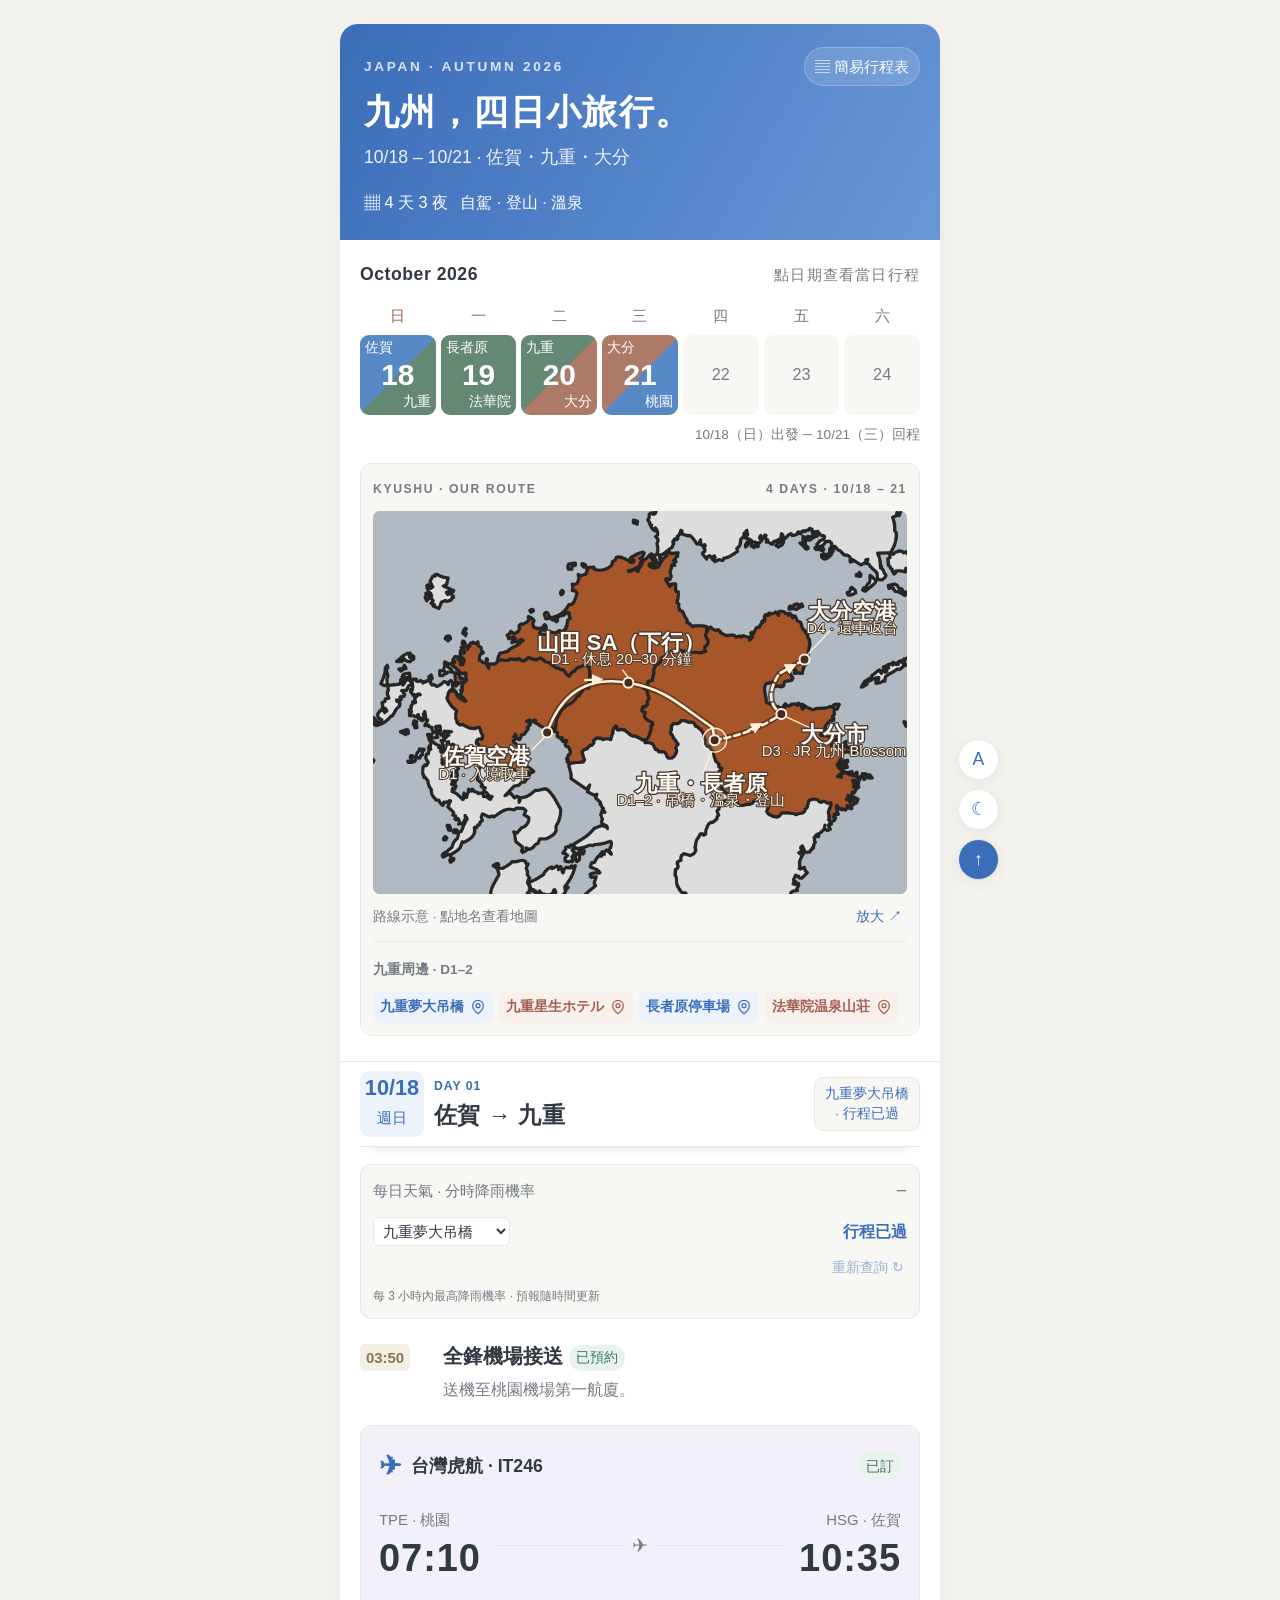
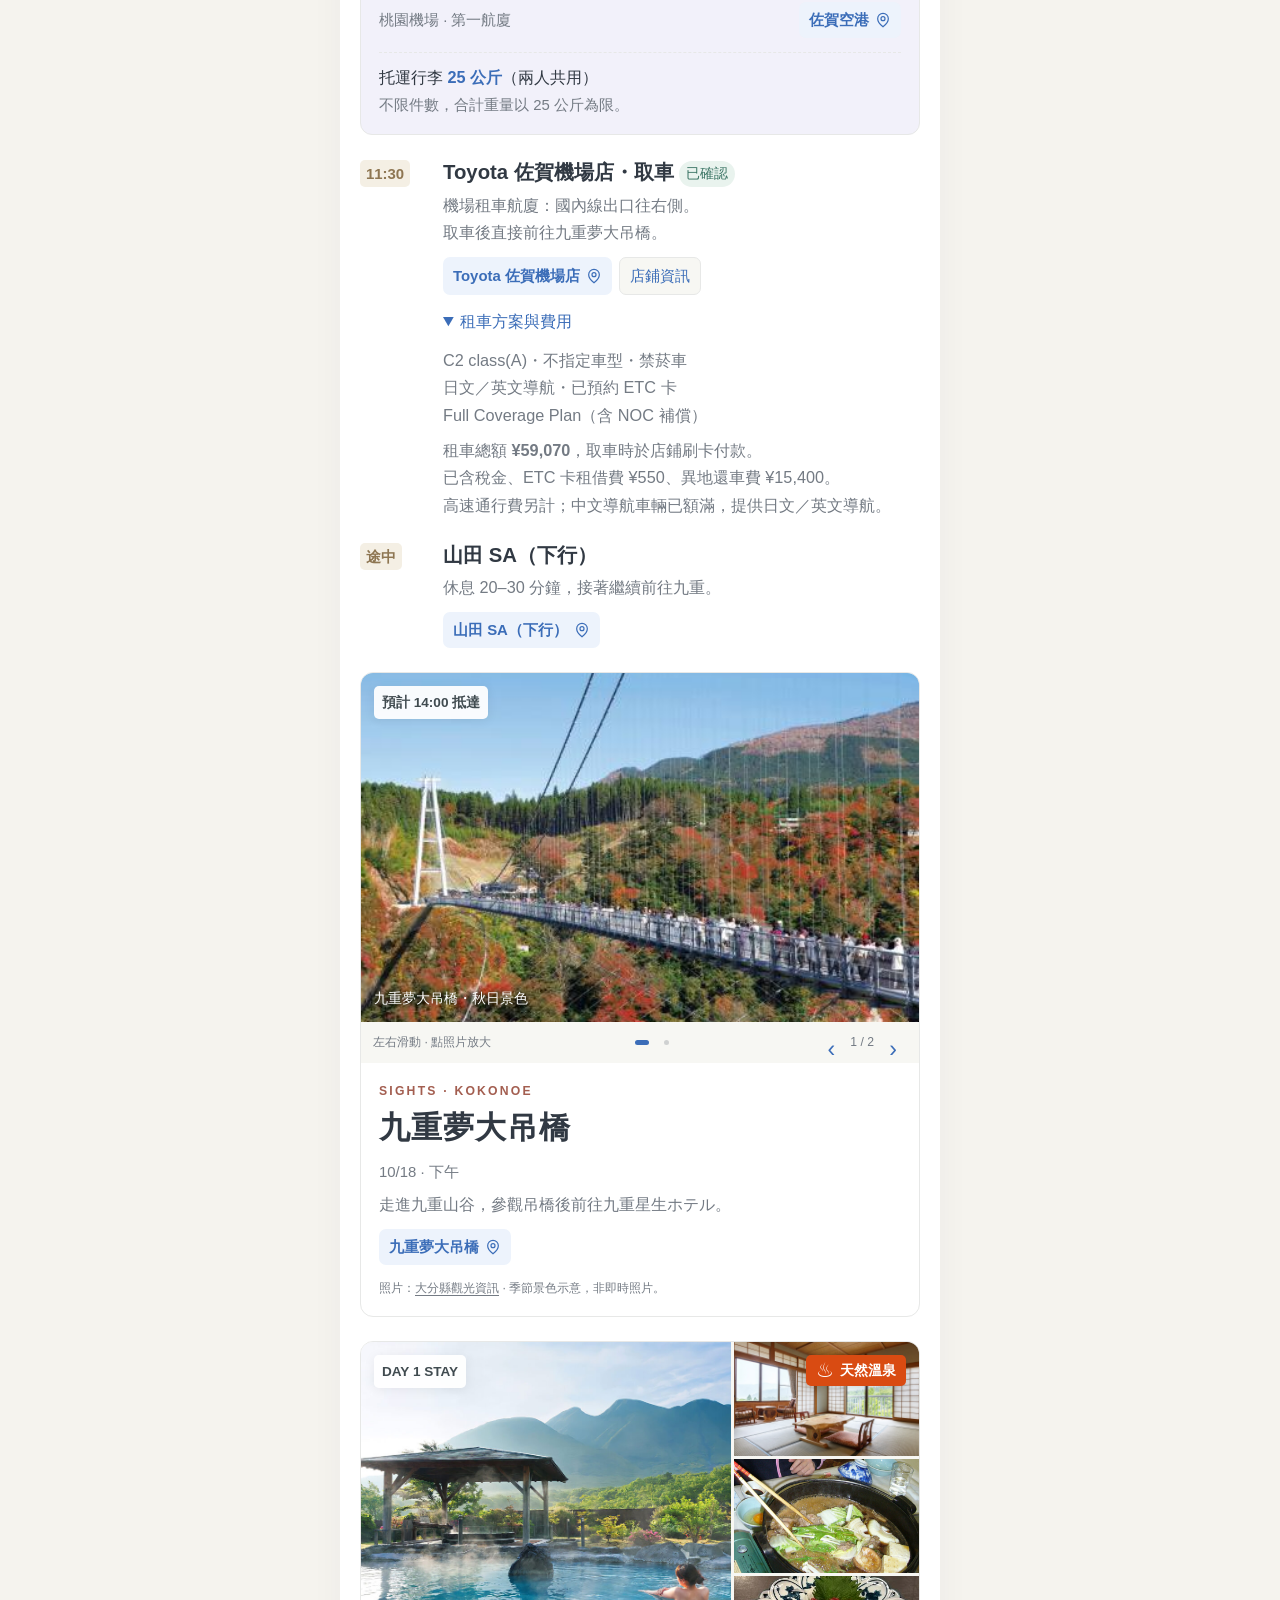
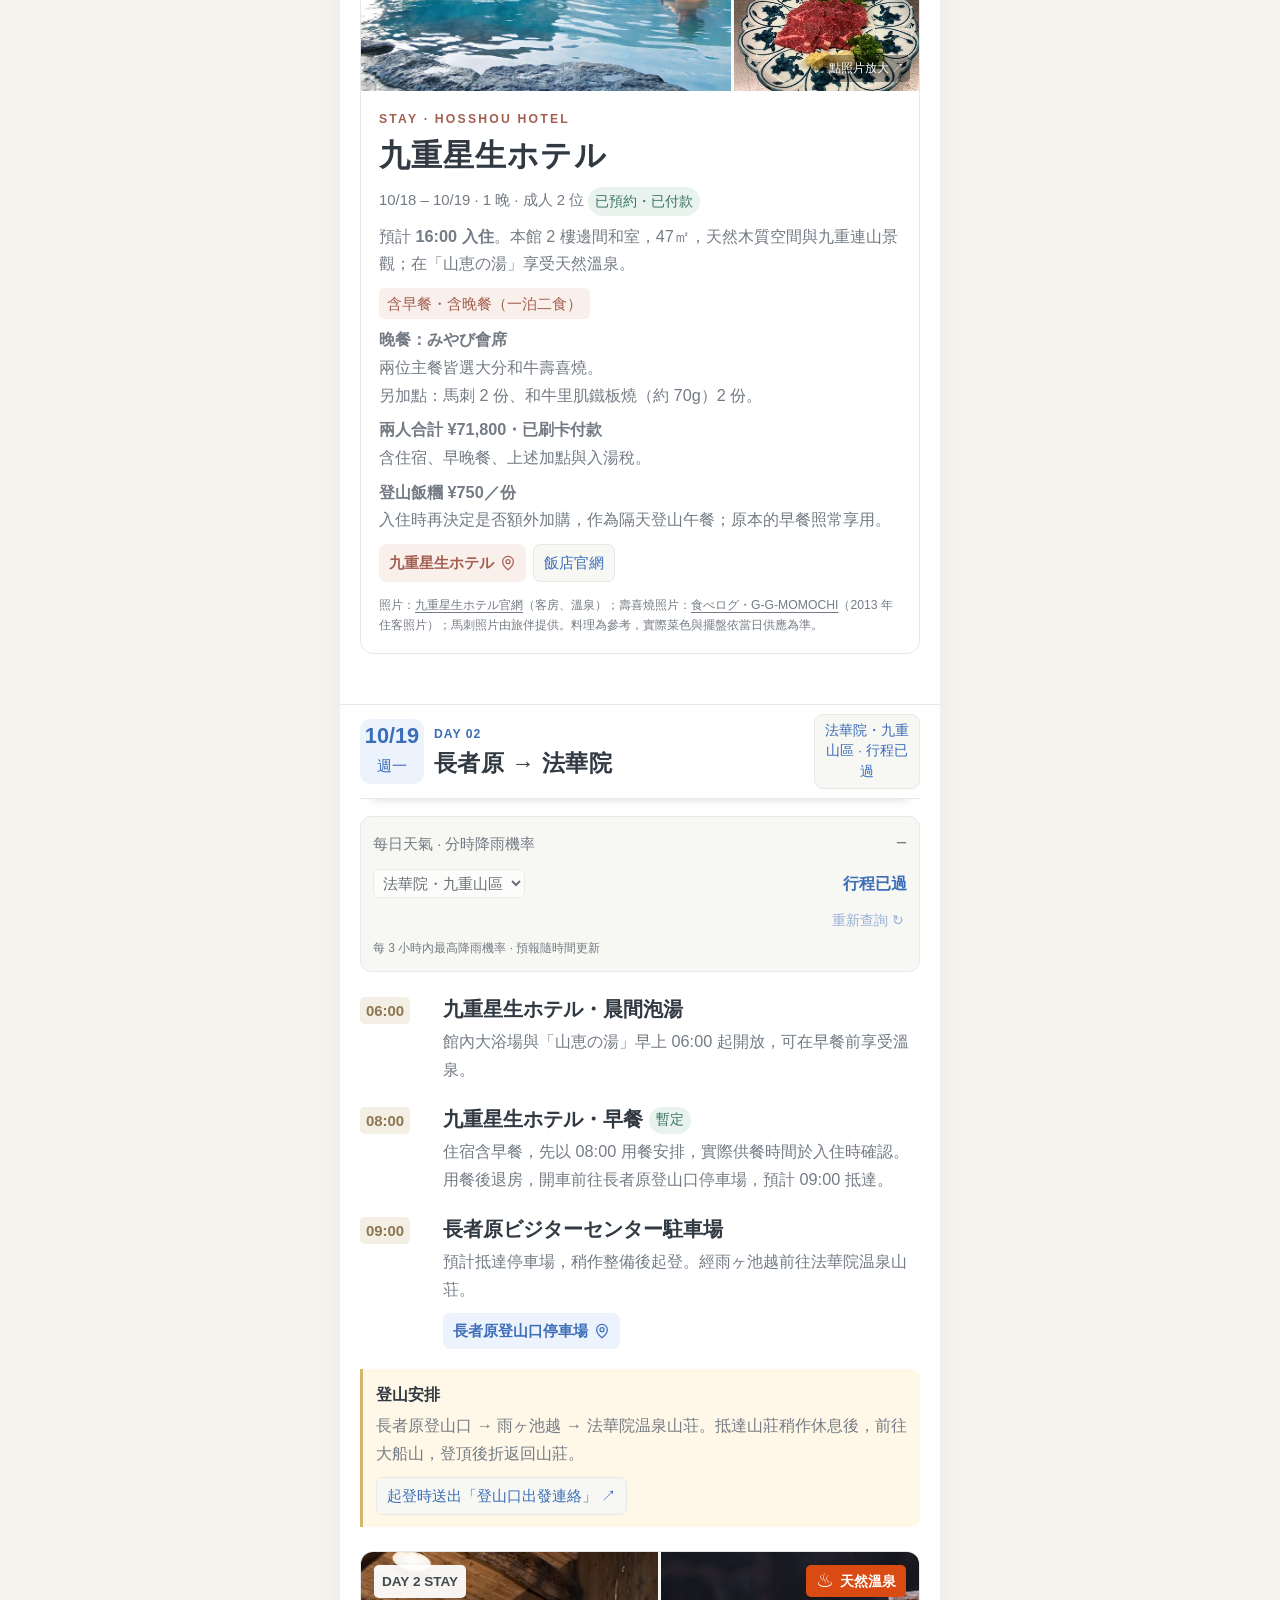
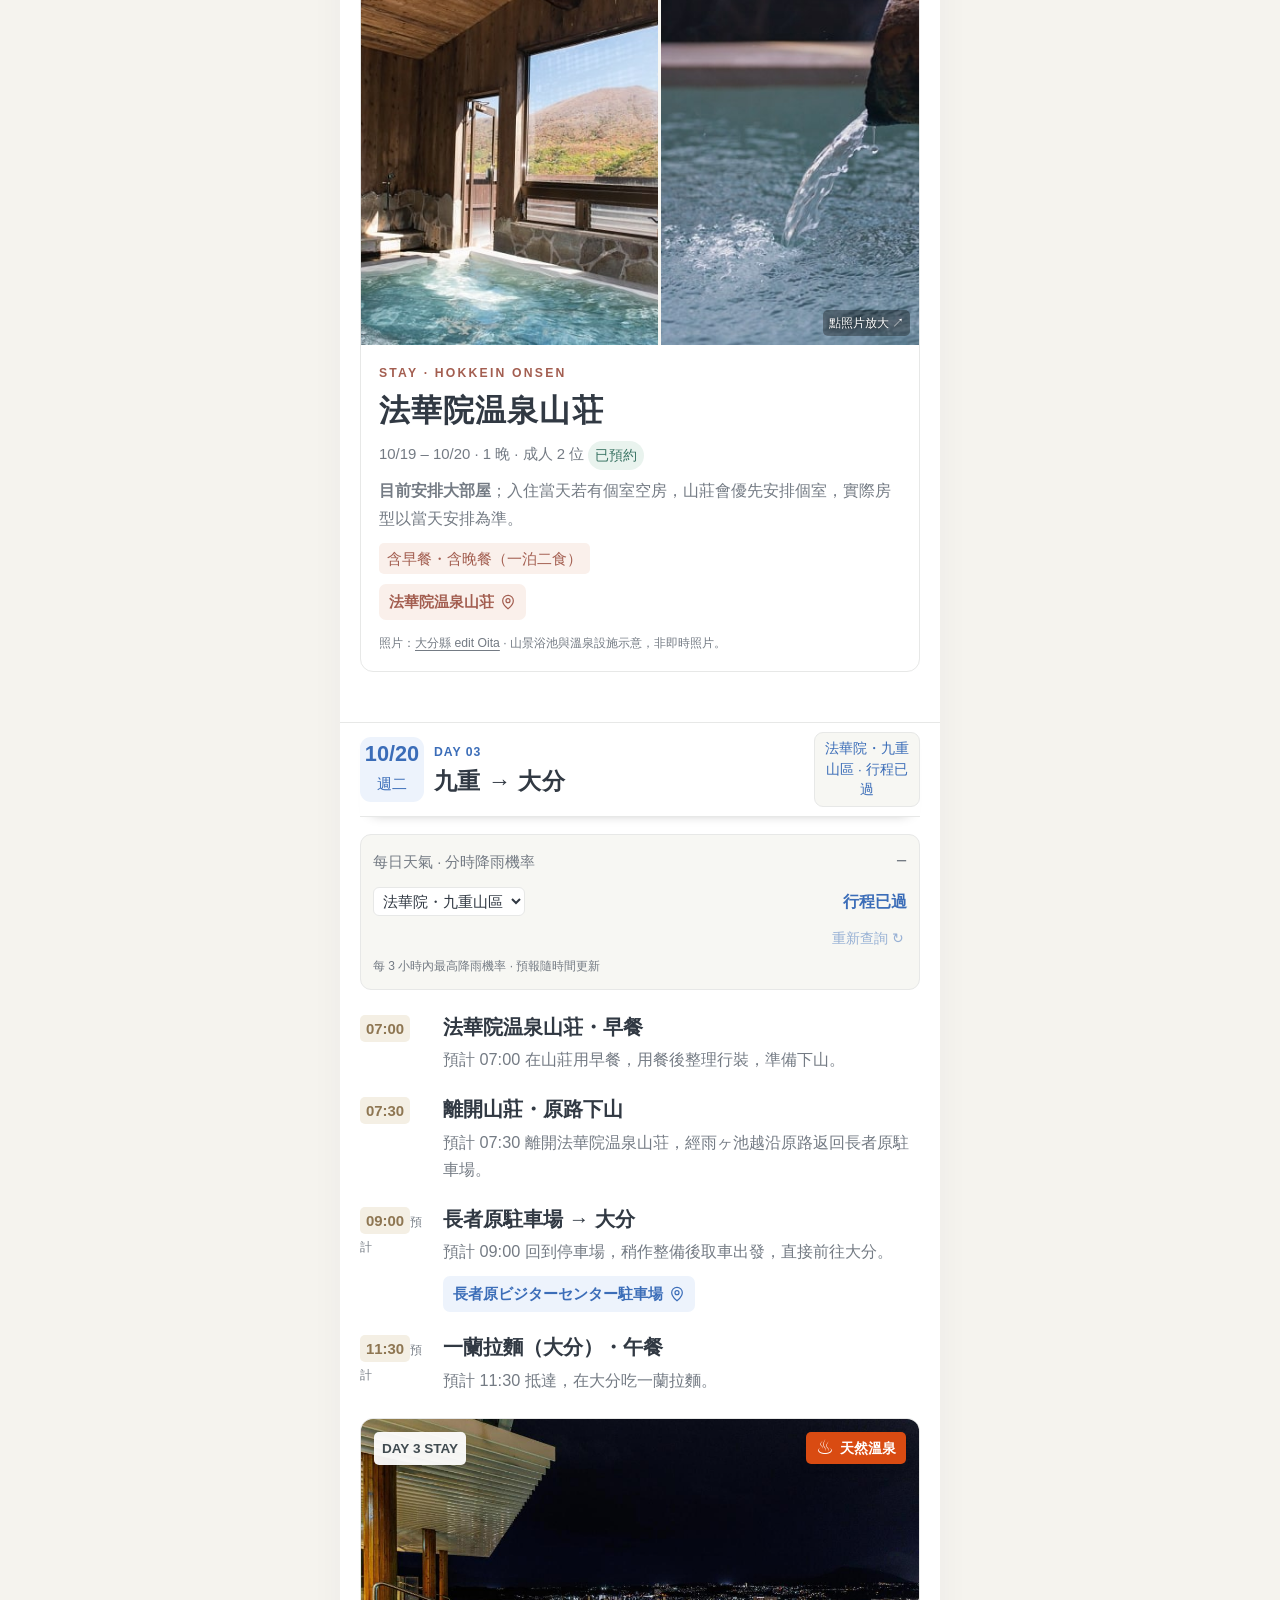
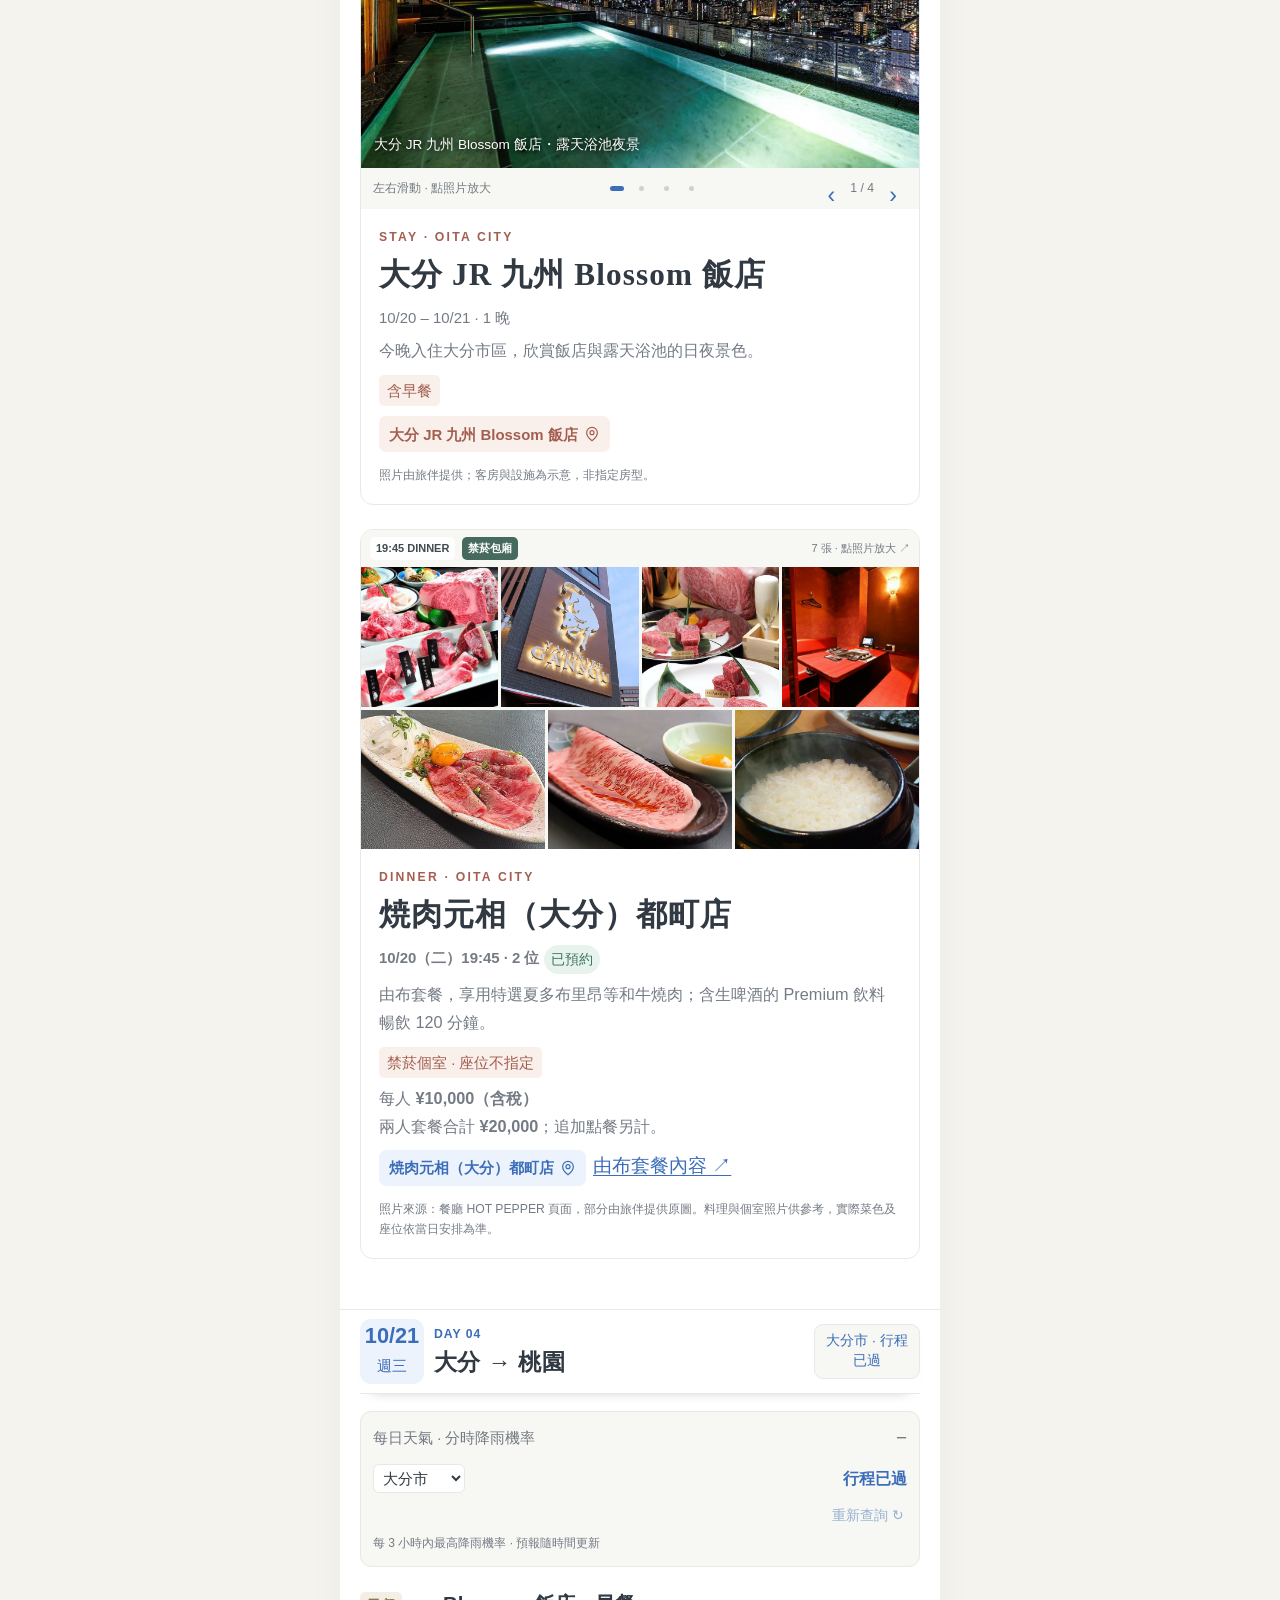
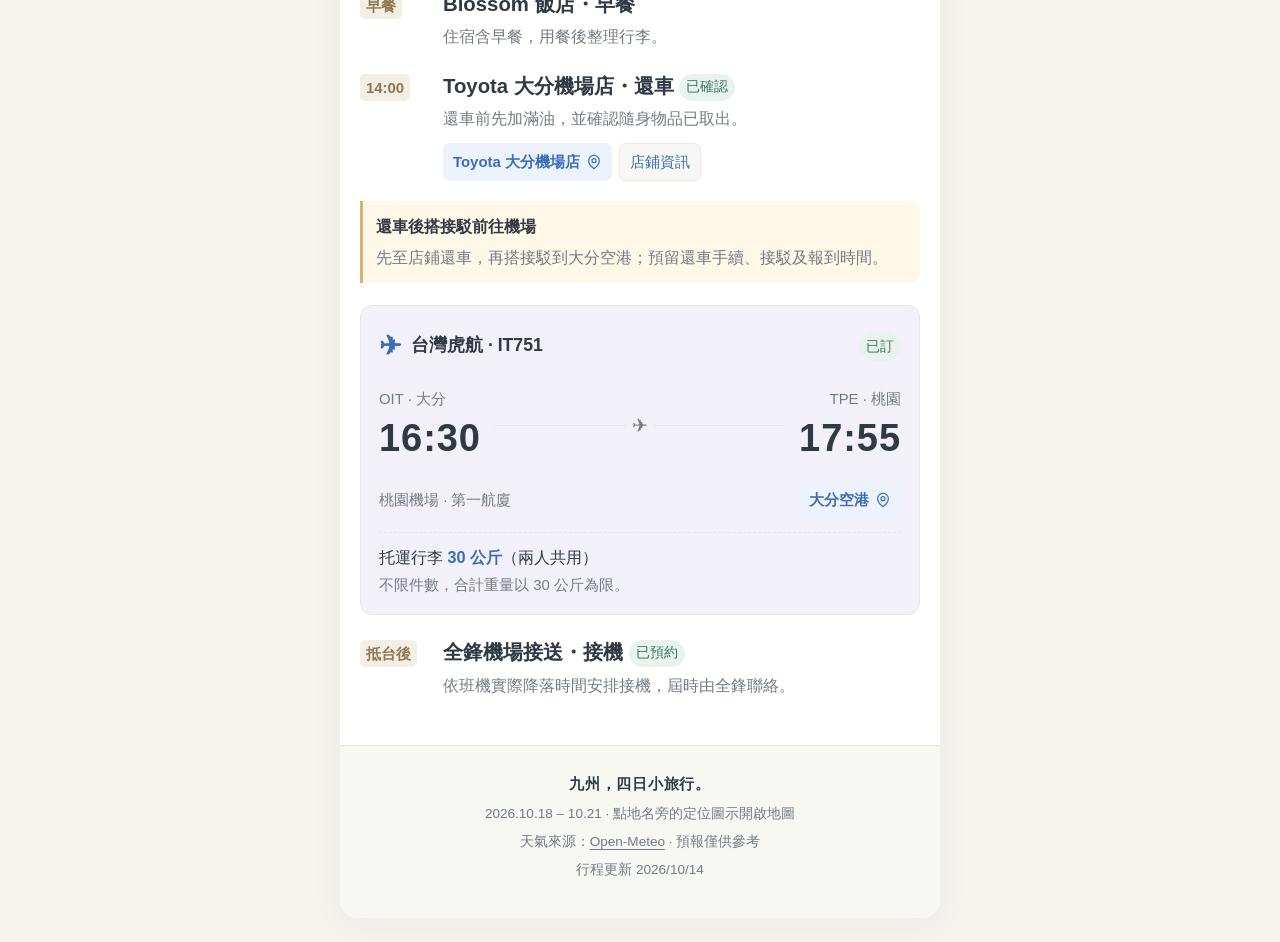
==== commit 0e48214d: "Update October 20 breakfast, descent, and Oita lunch schedule" ====
--- a/index.html
+++ b/index.html
@@ -1 +1 @@
-<!doctype html><html lang="zh-Hant"><head><meta charset="utf-8"><meta name="viewport" content="width=device-width,initial-scale=1"><meta name="theme-color" content="#3b6db8"><meta name="description" content="2026 年 10 月 18 至 21 日九州四日行程：佐賀、九重、大分。航班、租車、住宿、照片與每日天氣。"><title>九州四日旅 · 2026/10/18–21</title><script>try{var t=localStorage.getItem('trip-2026-10-theme');document.documentElement.dataset.theme=t==='dark'?'dark':'light';var s=localStorage.getItem('trip-2026-10-scale');if(['1','1.12','1.24'].includes(s)){document.documentElement.dataset.scale=s;document.documentElement.style.setProperty('--scale',s);}}catch(e){}</script><link rel="stylesheet" href="styles.css?v=20261012-photo-swipe"></head><body id="top"><div class="container"><header class="hero"><span class="eyebrow">JAPAN · AUTUMN 2026</span><a class="view-link" href="summary.html">▤ 簡易行程表</a><h1>九州，四日小旅行。</h1><p>10/18 – 10/21 · 佐賀・九重・大分</p><div class="hero-meta"><span>▦ 4 天 3 夜</span><span>自駕 · 登山 · 溫泉</span></div></header><nav class="calendar" aria-label="每日行程"><div class="section-caption"><strong>October 2026</strong><span>點日期查看當日行程</span></div><div class="week" aria-hidden="true"><span>日</span><span>一</span><span>二</span><span>三</span><span>四</span><span>五</span><span>六</span></div><div class="calendar-grid"><a class="cal-day" href="#day1" aria-label="10/18 星期日 佐賀到九重"><span class="cal-from">佐賀</span><b>18</b><span class="cal-to">九重</span></a><a class="cal-day" href="#day2" aria-label="10/19 星期一 九重登山"><span class="cal-from">長者原</span><b>19</b><span class="cal-to">法華院</span></a><a class="cal-day" href="#day3" aria-label="10/20 星期二 大分"><span class="cal-from">九重</span><b>20</b><span class="cal-to">大分</span></a><a class="cal-day" href="#day4" aria-label="10/21 星期三 回台灣"><span class="cal-from">大分</span><b>21</b><span class="cal-to">桃園</span></a><span class="cal-empty">22</span><span class="cal-empty">23</span><span class="cal-empty">24</span></div><div class="calendar-note">10/18（日）出發 ─ 10/21（三）回程</div></nav><section class="route-map" aria-label="九州行程地圖"><div class="route-map-head"><span>KYUSHU · OUR ROUTE</span><span>4 DAYS · 10/18 – 21</span></div><div class="kyushu-map"><img src="images/kyushu-route-base.png" alt="佐賀、福岡、大分三縣底圖" width="1610" height="1156"><svg class="kyushu-overlay" viewBox="0 0 1610 1156" xmlns="http://www.w3.org/2000/svg" aria-label="九州四日行程路線：佐賀空港、山田服務區、九重、大分市、大分空港"><defs><marker id="map-arrow" markerWidth="5" markerHeight="5" refX="3" refY="2.5" orient="auto"><path d="M0 0L5 2.5L0 5Z" fill="#fff2d7"/></marker></defs><g aria-hidden="true"><path class="map-line-under" d="M525 668 C570 540 657 498 770 518 S918 580 1024 653 L1030 691 Q1145 672 1231 612 Q1173 570 1225 490 L1301 448"/><path class="map-line" d="M525 668 C570 540 657 498 770 518 S918 580 1024 653 L1030 691"/><path class="map-line map-later" d="M1030 691 Q1145 672 1231 612 Q1173 570 1225 490 L1301 448"/><path class="map-direction" d="M637 510 L681 508" marker-end="url(#map-arrow)"/><path class="map-direction" d="M1130 663 L1162 646" marker-end="url(#map-arrow)"/><path class="map-direction" d="M1235 484 L1265 468" marker-end="url(#map-arrow)"/></g><a href="https://www.google.com/maps/search/?api=1&amp;query=%E4%BD%90%E8%B3%80%E7%A9%BA%E6%B8%AF" target="_blank" rel="noopener noreferrer" aria-label="佐賀空港地圖"><title>佐賀空港 · D1 · 入境取車</title><circle class="map-hit" cx="525" cy="668" r="50"/><path class="map-leader" d="M516 683 L480 720"/><circle class="map-node" cx="525" cy="668" r="15"/><text class="map-place" x="473" y="764" text-anchor="end">佐賀空港</text><text class="map-day" x="473" y="807" text-anchor="end">D1 · 入境取車</text></a><a href="https://maps.app.goo.gl/qr6r1aG6EDc47FmD8" target="_blank" rel="noopener noreferrer" aria-label="山田 SA（下行）地圖"><title>山田 SA（下行） · D1 · 休息 20–30 分鐘</title><circle class="map-hit" cx="770" cy="518" r="50"/><path class="map-leader" d="M768 500 L753 480"/><circle class="map-node" cx="770" cy="518" r="15"/><text class="map-place" x="748" y="418" text-anchor="middle">山田 SA（下行）</text><text class="map-day" x="748" y="461" text-anchor="middle">D1 · 休息 20–30 分鐘</text></a><a href="#route-mountain-stops" aria-label="九重・長者原周邊地點"><title>九重・長者原 · D1–2 · 吊橋・溫泉・登山</title><circle class="map-hit" cx="1030" cy="691" r="50"/><path class="map-leader" d="M1020 728 L995 789"/><circle class="map-ring" cx="1030" cy="691" r="36"/><circle class="map-node" cx="1030" cy="691" r="15"/><text class="map-place" x="988" y="844" text-anchor="middle">九重・長者原</text><text class="map-day" x="988" y="887" text-anchor="middle">D1–2 · 吊橋・溫泉・登山</text></a><a href="https://maps.app.goo.gl/UFtnb4A1TBKKUvmF8" target="_blank" rel="noopener noreferrer" aria-label="大分市地圖"><title>大分市 · D3 · JR 九州 Blossom</title><circle class="map-hit" cx="1231" cy="612" r="50"/><path class="map-leader" d="M1246 621 L1333 661"/><circle class="map-node" cx="1231" cy="612" r="15"/><text class="map-place" x="1390" y="696" text-anchor="middle">大分市</text><text class="map-day" x="1390" y="739" text-anchor="middle">D3 · JR 九州 Blossom</text></a><a href="https://www.google.com/maps/search/?api=1&amp;query=%E5%A4%A7%E5%88%86%E7%A9%BA%E6%B8%AF" target="_blank" rel="noopener noreferrer" aria-label="大分空港地圖"><title>大分空港 · D4 · 還車返台</title><circle class="map-hit" cx="1301" cy="448" r="50"/><path class="map-leader" d="M1310 433 L1380 359"/><circle class="map-node" cx="1301" cy="448" r="15"/><text class="map-place" x="1445" y="325" text-anchor="middle">大分空港</text><text class="map-day" x="1445" y="368" text-anchor="middle">D4 · 還車返台</text></a></svg></div><div class="route-map-note"><span>路線示意 · 點地名查看地圖</span><a href="images/kyushu-route-base.png" class="map-expand" target="_blank" rel="noopener noreferrer" aria-label="放大行程路線圖">放大 ↗</a></div><div class="route-mountain-stops" id="route-mountain-stops"><span class="mountain-caption">九重周邊 · D1–2</span><div class="links"><a href="https://maps.app.goo.gl/gnzkUsRZPtLk5ugy9" target="_blank" rel="noopener noreferrer" class="map-link">九重夢大吊橋<svg viewBox="0 0 24 24" fill="none" stroke="currentColor" stroke-width="1.8" aria-hidden="true"><path d="M20 10c0 6-8 12-8 12S4 16 4 10a8 8 0 1 1 16 0Z"/><circle cx="12" cy="10" r="3"/></svg></a><a href="https://www.google.com/maps/search/?api=1&amp;query=%E4%B9%9D%E9%87%8D%E6%98%9F%E7%94%9F%E3%83%9B%E3%83%86%E3%83%AB%20%E5%A4%A7%E5%88%86%E7%9C%8C%E7%8E%96%E7%8F%A0%E9%83%A1%E4%B9%9D%E9%87%8D%E7%94%BA%E7%94%B0%E9%87%8E230" target="_blank" rel="noopener noreferrer" class="map-link stay-link">九重星生ホテル<svg viewBox="0 0 24 24" fill="none" stroke="currentColor" stroke-width="1.8" aria-hidden="true"><path d="M20 10c0 6-8 12-8 12S4 16 4 10a8 8 0 1 1 16 0Z"/><circle cx="12" cy="10" r="3"/></svg></a><a href="https://maps.app.goo.gl/Dajvcyd1RRqne4A86" target="_blank" rel="noopener noreferrer" class="map-link">長者原停車場<svg viewBox="0 0 24 24" fill="none" stroke="currentColor" stroke-width="1.8" aria-hidden="true"><path d="M20 10c0 6-8 12-8 12S4 16 4 10a8 8 0 1 1 16 0Z"/><circle cx="12" cy="10" r="3"/></svg></a><a href="https://maps.app.goo.gl/927fi7xS3Q4PLwQB8" target="_blank" rel="noopener noreferrer" class="map-link stay-link">法華院温泉山荘<svg viewBox="0 0 24 24" fill="none" stroke="currentColor" stroke-width="1.8" aria-hidden="true"><path d="M20 10c0 6-8 12-8 12S4 16 4 10a8 8 0 1 1 16 0Z"/><circle cx="12" cy="10" r="3"/></svg></a></div></div></section><main><section class="day" id="day1"><header class="day-header"><div class="day-num"><strong>10/18</strong><small>週日</small></div><div class="day-title"><div class="d-tag">DAY 01</div><h2>佐賀 → 九重</h2><p class="sub">取車出發 · 山谷吊橋 · 溫泉旅館</p></div><a class="weather-mini" data-weather-for="day1" href="#weather-detail-day1" aria-label="查看10/18天氣">天氣查詢中</a></header><details class="weather-details" open id="weather-detail-day1"><summary>每日天氣 · 分時降雨機率</summary><div class="weather-panel" id="weather-day1" data-date="2026-10-18" data-locations="[{&quot;name&quot;: &quot;九重夢大吊橋&quot;, &quot;lat&quot;: 33.1727765, &quot;lon&quot;: 131.2255586}, {&quot;name&quot;: &quot;九重星生ホテル&quot;, &quot;lat&quot;: 33.11160524, &quot;lon&quot;: 131.2257196}]"><div class="weather-top"><select class="weather-location" aria-label="10/18 天氣地點"></select><div class="weather-main" role="status">查詢中…</div></div><div class="rain-grid"></div><div class="weather-foot"><span class="weather-updated"></span><button type="button" class="weather-refresh">重新查詢 ↻</button></div><p class="weather-hint">每 3 小時內最高降雨機率 · 預報隨時間更新</p></div></details><div class="spot"><div class="spot-time"><b>03:50</b></div><div class="spot-body"><h3>全鋒機場接送 <span class="status">已預約</span></h3><p>送機至桃園機場第一航廈。</p></div></div><article class="flight-card" aria-label="去程航班 IT246"><div class="flight-head"><span class="plane" aria-hidden="true">✈</span><span>台灣虎航 · IT246</span><span class="status">已訂</span></div><div class="flight-route"><div class="flight-end"><small>TPE · 桃園</small><strong>07:10</strong></div><span class="flight-arrow" aria-hidden="true">✈</span><div class="flight-end"><small>HSG · 佐賀</small><strong>10:35</strong></div></div><div class="flight-foot"><span>桃園機場 · 第一航廈</span><a class="map-link" href="https://www.google.com/maps/search/?api=1&amp;query=%E4%BD%90%E8%B3%80%E7%A9%BA%E6%B8%AF" target="_blank" rel="noopener noreferrer">佐賀空港<svg viewBox="0 0 24 24" fill="none" stroke="currentColor" stroke-width="1.8" aria-hidden="true"><path d="M20 10c0 6-8 12-8 12S4 16 4 10a8 8 0 1 1 16 0Z"/><circle cx="12" cy="10" r="3"/></svg></a></div><div class="baggage">托運行李 <strong>25 公斤</strong>（兩人共用）<small>不限件數，合計重量以 25 公斤為限。</small></div></article><div class="spot"><div class="spot-time"><b>11:30</b></div><div class="spot-body"><h3>Toyota 佐賀機場店・取車 <span class="status">已確認</span></h3><p>機場租車航廈：國內線出口往右側。<br>取車後直接前往九重夢大吊橋。</p><div class="links"><a class="map-link" href="https://www.google.com/maps/search/?api=1&amp;query=%E3%83%88%E3%83%A8%E3%82%BF%E3%83%AC%E3%83%B3%E3%82%BF%E3%82%AB%E3%83%BC%20%E4%BD%90%E8%B3%80%E7%A9%BA%E6%B8%AF%E5%BA%97%20%E4%BD%90%E8%B3%80%E5%B8%82%E5%B7%9D%E5%89%AF%E7%94%BA%E5%A4%A7%E5%AD%97%E7%8A%AC%E4%BA%95%E9%81%939476-187" target="_blank" rel="noopener noreferrer">Toyota 佐賀機場店<svg viewBox="0 0 24 24" fill="none" stroke="currentColor" stroke-width="1.8" aria-hidden="true"><path d="M20 10c0 6-8 12-8 12S4 16 4 10a8 8 0 1 1 16 0Z"/><circle cx="12" cy="10" r="3"/></svg></a><a class="soft-link" href="https://rent.toyota.co.jp/shop/detail.aspx?eCode=022&amp;rCode=68201" target="_blank" rel="noopener noreferrer">店鋪資訊</a></div><details class="rental-details" open><summary>租車方案與費用</summary><p>C2 class(A)・不指定車型・禁菸車<br>日文／英文導航・已預約 ETC 卡<br>Full Coverage Plan（含 NOC 補償）</p><p>租車總額 <strong>¥59,070</strong>，取車時於店鋪刷卡付款。<br>已含稅金、ETC 卡租借費 ¥550、異地還車費 ¥15,400。<br>高速通行費另計；中文導航車輛已額滿，提供日文／英文導航。</p></details></div></div><div class="spot"><div class="spot-time"><b>途中</b></div><div class="spot-body"><h3>山田 SA（下行）</h3><p>休息 20–30 分鐘，接著繼續前往九重。</p><div class="links"><a class="map-link" href="https://maps.app.goo.gl/qr6r1aG6EDc47FmD8" target="_blank" rel="noopener noreferrer">山田 SA（下行）<svg viewBox="0 0 24 24" fill="none" stroke="currentColor" stroke-width="1.8" aria-hidden="true"><path d="M20 10c0 6-8 12-8 12S4 16 4 10a8 8 0 1 1 16 0Z"/><circle cx="12" cy="10" r="3"/></svg></a></div></div></div><article class="feature" id="bridge"><div data-carousel><div class="photo-area"><div class="carousel-track" aria-label="bridge 照片，可左右滑動"><div class="carousel-slide"><button type="button" class="photo" aria-label="放大九重夢大吊橋・秋日景色"><img src="images/yume-bridge-1.jpg" alt="九重夢大吊橋・秋日景色" loading="lazy" width="900" height="675"></button><span class="carousel-caption">九重夢大吊橋・秋日景色</span></div><div class="carousel-slide"><button type="button" class="photo" aria-label="放大九重夢大吊橋・山谷全景"><img src="images/yume-bridge-2.jpg" alt="九重夢大吊橋・山谷全景" loading="lazy" width="900" height="675"></button><span class="carousel-caption">九重夢大吊橋・山谷全景</span></div></div><span class="photo-badge">預計 14:00 抵達</span></div><div class="carousel-controls"><span>左右滑動 · 點照片放大</span><div class="carousel-dots"><button type="button" class="carousel-dot" aria-label="bridge 第 1 張" aria-pressed="true"></button><button type="button" class="carousel-dot" aria-label="bridge 第 2 張" aria-pressed="false"></button></div><div class="carousel-nav"><button class="carousel-step" data-prev aria-label="bridge 上一張">‹</button><span data-counter>1 / 2</span><button class="carousel-step" data-next aria-label="bridge 下一張">›</button></div></div></div><div class="feature-body"><div class="kicker">SIGHTS · KOKONOE</div><h3>九重夢大吊橋</h3><div class="stay-dates">10/18 · 下午</div><p>走進九重山谷，參觀吊橋後前往九重星生ホテル。</p><div class="links"><a class="map-link" href="https://maps.app.goo.gl/gnzkUsRZPtLk5ugy9" target="_blank" rel="noopener noreferrer">九重夢大吊橋<svg viewBox="0 0 24 24" fill="none" stroke="currentColor" stroke-width="1.8" aria-hidden="true"><path d="M20 10c0 6-8 12-8 12S4 16 4 10a8 8 0 1 1 16 0Z"/><circle cx="12" cy="10" r="3"/></svg></a></div><p class="credit">照片：<a class="" href="https://www.visit-oita.jp/spots/detail/4473" target="_blank" rel="noopener noreferrer">大分縣觀光資訊</a> · 季節景色示意，非即時照片。</p></div></article><article class="feature" id="hosshou"><div class="photo-area"><div class="photo-grid one-three"><button type="button" class="photo" aria-label="放大九重星生ホテル・山恵の湯"><img src="images/hosshou-onsen.jpg" alt="九重星生ホテル・山恵の湯" loading="lazy" width="1024" height="777"></button><button type="button" class="photo" aria-label="放大九重星生ホテル・本館 2 樓邊間和室"><img src="images/hosshou-room.jpg" alt="九重星生ホテル・本館 2 樓邊間和室" loading="lazy" width="1800" height="960"></button><button type="button" class="photo" aria-label="放大九重星生ホテル・壽喜燒參考照片"><img src="images/hosshou-sukiyaki.jpg" alt="九重星生ホテル・壽喜燒參考照片" loading="lazy" width="640" height="480"></button><button type="button" class="photo" aria-label="放大九重星生ホテル・晚餐加購馬刺（已訂 2 份）"><img src="images/hosshou-basashi.jpg" alt="九重星生ホテル・晚餐加購馬刺（已訂 2 份）" loading="lazy" width="363" height="273"></button></div><span class="photo-badge">DAY 1 STAY</span><span class="photo-badge right onsen-badge"><span class="onsen-symbol" aria-hidden="true">♨</span>天然溫泉</span><span class="photo-hint">點照片放大 ↗</span></div><div class="feature-body"><div class="kicker">STAY · HOSSHOU HOTEL</div><h3>九重星生ホテル</h3><div class="stay-dates">10/18 – 10/19 · 1 晚 · 成人 2 位 <span class="status">已預約・已付款</span></div><p>預計 <strong>16:00 入住</strong>。本館 2 樓邊間和室，47㎡，天然木質空間與九重連山景觀；在「山恵の湯」享受天然溫泉。</p><div class="meal-tag">含早餐・含晚餐（一泊二食）</div><p><strong>晚餐：みやび會席</strong><br>兩位主餐皆選大分和牛壽喜燒。<br>另加點：馬刺 2 份、和牛里肌鐵板燒（約 70g）2 份。</p><p><strong>兩人合計 ¥71,800・已刷卡付款</strong><br>含住宿、早晚餐、上述加點與入湯稅。</p><p><strong>登山飯糰 ¥750／份</strong><br>入住時再決定是否額外加購，作為隔天登山午餐；原本的早餐照常享用。</p><div class="links"><a class="map-link stay-link" href="https://www.google.com/maps/search/?api=1&amp;query=%E4%B9%9D%E9%87%8D%E6%98%9F%E7%94%9F%E3%83%9B%E3%83%86%E3%83%AB%20%E5%A4%A7%E5%88%86%E7%9C%8C%E7%8E%96%E7%8F%A0%E9%83%A1%E4%B9%9D%E9%87%8D%E7%94%BA%E7%94%B0%E9%87%8E230" target="_blank" rel="noopener noreferrer">九重星生ホテル<svg viewBox="0 0 24 24" fill="none" stroke="currentColor" stroke-width="1.8" aria-hidden="true"><path d="M20 10c0 6-8 12-8 12S4 16 4 10a8 8 0 1 1 16 0Z"/><circle cx="12" cy="10" r="3"/></svg></a><a class="soft-link" href="https://hosshouhotel.co.jp/" target="_blank" rel="noopener noreferrer">飯店官網</a></div><p class="credit">照片：<a href="https://hosshouhotel.co.jp/" target="_blank" rel="noopener noreferrer">九重星生ホテル官網</a>（客房、溫泉）；壽喜燒照片：<a href="https://tabelog.com/oita/A4404/A440404/44009981/dtlrvwlst/" target="_blank" rel="noopener noreferrer">食べログ・G‐G-MOMOCHI</a>（2013 年住客照片）；馬刺照片由旅伴提供。料理為參考，實際菜色與擺盤依當日供應為準。</p></div></article></section><section class="day" id="day2"><header class="day-header"><div class="day-num"><strong>10/19</strong><small>週一</small></div><div class="day-title"><div class="d-tag">DAY 02</div><h2>長者原 → 法華院</h2><p class="sub">早餐後上山 · 今晚住溫泉山莊</p></div><a class="weather-mini" data-weather-for="day2" href="#weather-detail-day2" aria-label="查看10/19天氣">天氣查詢中</a></header><details class="weather-details" open id="weather-detail-day2"><summary>每日天氣 · 分時降雨機率</summary><div class="weather-panel" id="weather-day2" data-date="2026-10-19" data-locations="[{&quot;name&quot;: &quot;法華院・九重山區&quot;, &quot;lat&quot;: 33.0963163, &quot;lon&quot;: 131.2554062}]"><div class="weather-top"><select class="weather-location" aria-label="10/19 天氣地點"></select><div class="weather-main" role="status">查詢中…</div></div><div class="rain-grid"></div><div class="weather-foot"><span class="weather-updated"></span><button type="button" class="weather-refresh">重新查詢 ↻</button></div><p class="weather-hint">每 3 小時內最高降雨機率 · 預報隨時間更新</p></div></details><div class="spot"><div class="spot-time"><b>06:00</b></div><div class="spot-body"><h3>九重星生ホテル・晨間泡湯</h3><p>館內大浴場與「山恵の湯」早上 06:00 起開放，可在早餐前享受溫泉。</p></div></div><div class="spot"><div class="spot-time"><b>08:00</b></div><div class="spot-body"><h3>九重星生ホテル・早餐 <span class="status">暫定</span></h3><p>住宿含早餐，先以 08:00 用餐安排，實際供餐時間於入住時確認。用餐後退房，開車前往長者原登山口停車場，預計 09:00 抵達。</p></div></div><div class="spot"><div class="spot-time"><b>09:00</b></div><div class="spot-body"><h3>長者原ビジターセンター駐車場</h3><p>預計抵達停車場，稍作整備後起登。經雨ヶ池越前往法華院温泉山荘。</p><div class="links"><a class="map-link" href="https://maps.app.goo.gl/Dajvcyd1RRqne4A86" target="_blank" rel="noopener noreferrer">長者原登山口停車場<svg viewBox="0 0 24 24" fill="none" stroke="currentColor" stroke-width="1.8" aria-hidden="true"><path d="M20 10c0 6-8 12-8 12S4 16 4 10a8 8 0 1 1 16 0Z"/><circle cx="12" cy="10" r="3"/></svg></a></div></div></div><aside class="tip"><strong>登山安排</strong>長者原登山口 → 雨ヶ池越 → 法華院温泉山荘。抵達山莊稍作休息後，前往大船山，登頂後折返回山莊。<div class="links"><a class="soft-link" href="https://tetto910.com/page-4711/" target="_blank" rel="noopener noreferrer">起登時送出「登山口出發連絡」 ↗</a></div></aside><article class="feature" id="hokkein"><div class="photo-area"><div class="photo-grid two"><button type="button" class="photo" aria-label="放大法華院温泉山荘・山景浴池"><img src="images/hokkein-bath.jpg" alt="法華院温泉山荘・山景浴池" loading="lazy" width="900" height="675"></button><button type="button" class="photo" aria-label="放大法華院温泉山荘・溫泉"><img src="images/hokkein-view.jpg" alt="法華院温泉山荘・溫泉" loading="lazy" width="900" height="675"></button></div><span class="photo-badge">DAY 2 STAY</span><span class="photo-badge right onsen-badge"><span class="onsen-symbol" aria-hidden="true">♨</span>天然溫泉</span><span class="photo-hint">點照片放大 ↗</span></div><div class="feature-body"><div class="kicker">STAY · HOKKEIN ONSEN</div><h3>法華院温泉山荘</h3><div class="stay-dates">10/19 – 10/20 · 1 晚 · 成人 2 位 <span class="status">已預約</span></div><p><strong>目前安排大部屋</strong>；入住當天若有個室空房，山莊會優先安排個室，實際房型以當天安排為準。</p><div class="meal-tag">含早餐・含晚餐（一泊二食）</div><div class="links"><a class="map-link stay-link" href="https://maps.app.goo.gl/927fi7xS3Q4PLwQB8" target="_blank" rel="noopener noreferrer">法華院温泉山荘<svg viewBox="0 0 24 24" fill="none" stroke="currentColor" stroke-width="1.8" aria-hidden="true"><path d="M20 10c0 6-8 12-8 12S4 16 4 10a8 8 0 1 1 16 0Z"/><circle cx="12" cy="10" r="3"/></svg></a></div><p class="credit">照片：<a class="" href="https://edit.pref.oita.jp/news-columns/1470/" target="_blank" rel="noopener noreferrer">大分縣 edit Oita</a> · 山景浴池與溫泉設施示意，非即時照片。</p></div></article></section><section class="day" id="day3"><header class="day-header"><div class="day-num"><strong>10/20</strong><small>週二</small></div><div class="day-title"><div class="d-tag">DAY 03</div><h2>九重 → 大分</h2><p class="sub">山區之後 · 大分住宿 · 19:45 燒肉</p></div><a class="weather-mini" data-weather-for="day3" href="#weather-detail-day3" aria-label="查看10/20天氣">天氣查詢中</a></header><details class="weather-details" open id="weather-detail-day3"><summary>每日天氣 · 分時降雨機率</summary><div class="weather-panel" id="weather-day3" data-date="2026-10-20" data-locations="[{&quot;name&quot;: &quot;法華院・九重山區&quot;, &quot;lat&quot;: 33.0963163, &quot;lon&quot;: 131.2554062}, {&quot;name&quot;: &quot;大分市&quot;, &quot;lat&quot;: 33.233334, &quot;lon&quot;: 131.607296}]"><div class="weather-top"><select class="weather-location" aria-label="10/20 天氣地點"></select><div class="weather-main" role="status">查詢中…</div></div><div class="rain-grid"></div><div class="weather-foot"><span class="weather-updated"></span><button type="button" class="weather-refresh">重新查詢 ↻</button></div><p class="weather-hint">每 3 小時內最高降雨機率 · 預報隨時間更新</p></div></details><div class="spot"><div class="spot-time"><b>早餐後</b></div><div class="spot-body"><h3>法華院温泉山荘 → 長者原駐車場</h3><p>在山莊用完早餐後，經雨ヶ池越沿原路下山，返回長者原駐車場取車。</p></div></div><div class="spot"><div class="spot-time"><b>下山後</b></div><div class="spot-body"><h3>前往大分</h3><p>途中景點與午餐待安排。</p></div></div><article class="feature" id="blossom"><div data-carousel><div class="photo-area"><div class="carousel-track" aria-label="blossom 照片，可左右滑動"><div class="carousel-slide"><button type="button" class="photo" aria-label="放大大分 JR 九州 Blossom 飯店・露天浴池夜景"><img src="images/blossom-night.jpg" alt="大分 JR 九州 Blossom 飯店・露天浴池夜景" loading="lazy" width="900" height="675"></button><span class="carousel-caption">大分 JR 九州 Blossom 飯店・露天浴池夜景</span></div><div class="carousel-slide"><button type="button" class="photo" aria-label="放大大分 JR 九州 Blossom 飯店・露天浴池日景"><img src="images/blossom-day.jpg" alt="大分 JR 九州 Blossom 飯店・露天浴池日景" loading="lazy" width="900" height="675"></button><span class="carousel-caption">大分 JR 九州 Blossom 飯店・露天浴池日景</span></div><div class="carousel-slide"><button type="button" class="photo" aria-label="放大大分 JR 九州 Blossom 飯店・飯店外觀"><img src="images/blossom-exterior.jpg" alt="大分 JR 九州 Blossom 飯店・飯店外觀" loading="lazy" width="900" height="675"></button><span class="carousel-caption">大分 JR 九州 Blossom 飯店・飯店外觀</span></div><div class="carousel-slide"><button type="button" class="photo" aria-label="放大大分 JR 九州 Blossom 飯店・客房示意"><img src="images/blossom-room.jpg" alt="大分 JR 九州 Blossom 飯店・客房示意" loading="lazy" width="900" height="675"></button><span class="carousel-caption">大分 JR 九州 Blossom 飯店・客房示意</span></div></div><span class="photo-badge">DAY 3 STAY</span><span class="photo-badge right onsen-badge"><span class="onsen-symbol" aria-hidden="true">♨</span>天然溫泉</span></div><div class="carousel-controls"><span>左右滑動 · 點照片放大</span><div class="carousel-dots"><button type="button" class="carousel-dot" aria-label="blossom 第 1 張" aria-pressed="true"></button><button type="button" class="carousel-dot" aria-label="blossom 第 2 張" aria-pressed="false"></button><button type="button" class="carousel-dot" aria-label="blossom 第 3 張" aria-pressed="false"></button><button type="button" class="carousel-dot" aria-label="blossom 第 4 張" aria-pressed="false"></button></div><div class="carousel-nav"><button class="carousel-step" data-prev aria-label="blossom 上一張">‹</button><span data-counter>1 / 4</span><button class="carousel-step" data-next aria-label="blossom 下一張">›</button></div></div></div><div class="feature-body"><div class="kicker">STAY · OITA CITY</div><h3>大分 JR 九州 Blossom 飯店</h3><div class="stay-dates">10/20 – 10/21 · 1 晚</div><p>今晚入住大分市區，欣賞飯店與露天浴池的日夜景色。</p><div class="meal-tag">含早餐</div><div class="links"><a class="map-link stay-link" href="https://maps.app.goo.gl/UFtnb4A1TBKKUvmF8" target="_blank" rel="noopener noreferrer">大分 JR 九州 Blossom 飯店<svg viewBox="0 0 24 24" fill="none" stroke="currentColor" stroke-width="1.8" aria-hidden="true"><path d="M20 10c0 6-8 12-8 12S4 16 4 10a8 8 0 1 1 16 0Z"/><circle cx="12" cy="10" r="3"/></svg></a></div><p class="credit">照片由旅伴提供；客房與設施為示意，非指定房型。</p></div></article><article class="feature" id="gansou"><div class="photo-area"><div class="gansou-gallery-meta"><span class="photo-badge">19:45 DINNER</span><span class="photo-badge right">禁菸包廂</span><span class="gansou-gallery-hint">7 張 · 點照片放大 ↗</span></div><div class="photo-grid four"><button type="button" class="photo" aria-label="放大焼肉元相・和牛料理示意"><img src="images/gansou-wagyu.jpg" alt="焼肉元相・和牛料理示意" loading="lazy" width="368" height="368"></button><button type="button" class="photo" aria-label="放大焼肉元相 都町店・入口"><img src="images/gansou-entrance.jpg" alt="焼肉元相 都町店・入口" loading="lazy" width="480" height="480"></button><button type="button" class="photo" aria-label="放大焼肉元相・和牛料理參考照片"><img src="images/gansou-course-hq.jpg" alt="焼肉元相・和牛料理參考照片" loading="lazy" width="480" height="480"></button><button type="button" class="photo" aria-label="放大焼肉元相 都町店・個室示意"><img src="images/gansou-interior.jpg" alt="焼肉元相 都町店・個室示意" loading="lazy" width="368" height="368"></button></div><div class="gansou-extra-photos" aria-label="元相料理照片"><button type="button" class="photo" aria-label="放大焼肉元相・和牛與蛋黃料理參考照片"><img src="images/gansou-wagyu-egg.jpg" alt="焼肉元相・和牛與蛋黃料理參考照片" loading="lazy" width="480" height="480"></button><button type="button" class="photo" aria-label="放大焼肉元相・薄切和牛參考照片"><img src="images/gansou-sliced-wagyu.jpg" alt="焼肉元相・薄切和牛參考照片" loading="lazy" width="480" height="480"></button><button type="button" class="photo" aria-label="放大焼肉元相・白飯參考照片"><img src="images/gansou-rice.jpg" alt="焼肉元相・白飯參考照片" loading="lazy" width="480" height="480"></button></div></div><div class="feature-body"><div class="kicker">DINNER · OITA CITY</div><h3>焼肉元相（大分）都町店</h3><div class="stay-dates"><strong>10/20（二）19:45 · 2 位</strong> <span class="status">已預約</span></div><p>由布套餐，享用特選夏多布里昂等和牛燒肉；含生啤酒的 Premium 飲料暢飲 120 分鐘。</p><div class="meal-tag">禁菸個室 · 座位不指定</div><p>每人 <strong>¥10,000（含稅）</strong><br>兩人套餐合計 <strong>¥20,000</strong>；追加點餐另計。</p><div class="links"><a class="map-link" href="https://maps.app.goo.gl/7Efxhar2c1gydk62A" target="_blank" rel="noopener noreferrer">焼肉元相（大分）都町店<svg viewBox="0 0 24 24" fill="none" stroke="currentColor" stroke-width="1.8" aria-hidden="true"><path d="M20 10c0 6-8 12-8 12S4 16 4 10a8 8 0 1 1 16 0Z"/><circle cx="12" cy="10" r="3"/></svg></a><a href="https://www.hotpepper.jp/strJ000055161/course_cnod26/" target="_blank" rel="noopener noreferrer">由布套餐內容 ↗</a></div><p class="credit">照片來源：餐廳 HOT PEPPER 頁面，部分由旅伴提供原圖。料理與個室照片供參考，實際菜色及座位依當日安排為準。</p></div></article></section><section class="day" id="day4"><header class="day-header"><div class="day-num"><strong>10/21</strong><small>週三</small></div><div class="day-title"><div class="d-tag">DAY 04</div><h2>大分 → 桃園</h2><p class="sub">14:00 還車 · 虎航帶我們回家</p></div><a class="weather-mini" data-weather-for="day4" href="#weather-detail-day4" aria-label="查看10/21天氣">天氣查詢中</a></header><details class="weather-details" open id="weather-detail-day4"><summary>每日天氣 · 分時降雨機率</summary><div class="weather-panel" id="weather-day4" data-date="2026-10-21" data-locations="[{&quot;name&quot;: &quot;大分市&quot;, &quot;lat&quot;: 33.233334, &quot;lon&quot;: 131.607296}, {&quot;name&quot;: &quot;大分空港&quot;, &quot;lat&quot;: 33.479444, &quot;lon&quot;: 131.737222}]"><div class="weather-top"><select class="weather-location" aria-label="10/21 天氣地點"></select><div class="weather-main" role="status">查詢中…</div></div><div class="rain-grid"></div><div class="weather-foot"><span class="weather-updated"></span><button type="button" class="weather-refresh">重新查詢 ↻</button></div><p class="weather-hint">每 3 小時內最高降雨機率 · 預報隨時間更新</p></div></details><div class="spot"><div class="spot-time"><b>早餐</b></div><div class="spot-body"><h3>Blossom 飯店・早餐</h3><p>住宿含早餐，用餐後整理行李。</p></div></div><div class="spot"><div class="spot-time"><b>14:00</b></div><div class="spot-body"><h3>Toyota 大分機場店・還車 <span class="status">已確認</span></h3><p>還車前先加滿油，並確認隨身物品已取出。</p><div class="links"><a class="map-link" href="https://maps.app.goo.gl/buRkkpWX2ztvm2YX8" target="_blank" rel="noopener noreferrer">Toyota 大分機場店<svg viewBox="0 0 24 24" fill="none" stroke="currentColor" stroke-width="1.8" aria-hidden="true"><path d="M20 10c0 6-8 12-8 12S4 16 4 10a8 8 0 1 1 16 0Z"/><circle cx="12" cy="10" r="3"/></svg></a><a class="soft-link" href="https://rent.toyota.co.jp/shop/detail.aspx?eCode=003&amp;rCode=68501" target="_blank" rel="noopener noreferrer">店鋪資訊</a></div></div></div><aside class="tip"><strong>還車後搭接駁前往機場</strong>先至店鋪還車，再搭接駁到大分空港；預留還車手續、接駁及報到時間。</aside><article class="flight-card" aria-label="回程航班 IT751"><div class="flight-head"><span class="plane" aria-hidden="true">✈</span><span>台灣虎航 · IT751</span><span class="status">已訂</span></div><div class="flight-route"><div class="flight-end"><small>OIT · 大分</small><strong>16:30</strong></div><span class="flight-arrow" aria-hidden="true">✈</span><div class="flight-end"><small>TPE · 桃園</small><strong>17:55</strong></div></div><div class="flight-foot"><span>桃園機場 · 第一航廈</span><a class="map-link" href="https://www.google.com/maps/search/?api=1&amp;query=%E5%A4%A7%E5%88%86%E7%A9%BA%E6%B8%AF" target="_blank" rel="noopener noreferrer">大分空港<svg viewBox="0 0 24 24" fill="none" stroke="currentColor" stroke-width="1.8" aria-hidden="true"><path d="M20 10c0 6-8 12-8 12S4 16 4 10a8 8 0 1 1 16 0Z"/><circle cx="12" cy="10" r="3"/></svg></a></div><div class="baggage">托運行李 <strong>30 公斤</strong>（兩人共用）<small>不限件數，合計重量以 30 公斤為限。</small></div></article><div class="spot"><div class="spot-time"><b>抵台後</b></div><div class="spot-body"><h3>全鋒機場接送・接機 <span class="status">已預約</span></h3><p>依班機實際降落時間安排接機，屆時由全鋒聯絡。</p></div></div></section></main><footer class="footer"><b>九州，四日小旅行。</b><p>2026.10.18 – 10.21 · 點地名旁的定位圖示開啟地圖</p><p>天氣來源：<a href="https://open-meteo.com/" target="_blank" rel="noopener noreferrer">Open-Meteo</a> · 預報僅供參考</p><p>行程更新 2026/10/14</p></footer></div><div class="float-tools" aria-label="閱讀工具"><button type="button" id="textToggle" aria-label="字體大小">A</button><button type="button" id="themeToggle" aria-label="切換深色模式">☾</button><a href="#top" aria-label="回到頂部">↑</a></div><dialog class="lightbox" id="lightbox" aria-label="放大照片"><button type="button" class="lightbox-close" aria-label="關閉照片"><svg viewBox="0 0 24 24" fill="none" stroke="currentColor" stroke-width="2" stroke-linecap="round" aria-hidden="true"><path d="M6 6l12 12M18 6L6 18"/></svg></button><div class="lightbox-stage"><img alt="" draggable="false"></div><p class="lightbox-caption"></p><p class="lightbox-swipe-hint"><span aria-hidden="true">←</span> 左右滑動切換照片 <span aria-hidden="true">→</span></p><div class="lightbox-nav"><button type="button" data-lightbox-prev aria-label="上一張照片">←</button><span data-lightbox-count aria-live="polite" aria-atomic="true"></span><button type="button" data-lightbox-next aria-label="下一張照片">→</button></div></dialog><script src="app.js?v=20261012-photo-swipe" defer></script><script src="weather.js?v=20261010-3h" defer></script></body></html>+<!doctype html><html lang="zh-Hant"><head><meta charset="utf-8"><meta name="viewport" content="width=device-width,initial-scale=1"><meta name="theme-color" content="#3b6db8"><meta name="description" content="2026 年 10 月 18 至 21 日九州四日行程：佐賀、九重、大分。航班、租車、住宿、照片與每日天氣。"><title>九州四日旅 · 2026/10/18–21</title><script>try{var t=localStorage.getItem('trip-2026-10-theme');document.documentElement.dataset.theme=t==='dark'?'dark':'light';var s=localStorage.getItem('trip-2026-10-scale');if(['1','1.12','1.24'].includes(s)){document.documentElement.dataset.scale=s;document.documentElement.style.setProperty('--scale',s);}}catch(e){}</script><link rel="stylesheet" href="styles.css?v=20261012-photo-swipe"></head><body id="top"><div class="container"><header class="hero"><span class="eyebrow">JAPAN · AUTUMN 2026</span><a class="view-link" href="summary.html">▤ 簡易行程表</a><h1>九州，四日小旅行。</h1><p>10/18 – 10/21 · 佐賀・九重・大分</p><div class="hero-meta"><span>▦ 4 天 3 夜</span><span>自駕 · 登山 · 溫泉</span></div></header><nav class="calendar" aria-label="每日行程"><div class="section-caption"><strong>October 2026</strong><span>點日期查看當日行程</span></div><div class="week" aria-hidden="true"><span>日</span><span>一</span><span>二</span><span>三</span><span>四</span><span>五</span><span>六</span></div><div class="calendar-grid"><a class="cal-day" href="#day1" aria-label="10/18 星期日 佐賀到九重"><span class="cal-from">佐賀</span><b>18</b><span class="cal-to">九重</span></a><a class="cal-day" href="#day2" aria-label="10/19 星期一 九重登山"><span class="cal-from">長者原</span><b>19</b><span class="cal-to">法華院</span></a><a class="cal-day" href="#day3" aria-label="10/20 星期二 大分"><span class="cal-from">九重</span><b>20</b><span class="cal-to">大分</span></a><a class="cal-day" href="#day4" aria-label="10/21 星期三 回台灣"><span class="cal-from">大分</span><b>21</b><span class="cal-to">桃園</span></a><span class="cal-empty">22</span><span class="cal-empty">23</span><span class="cal-empty">24</span></div><div class="calendar-note">10/18（日）出發 ─ 10/21（三）回程</div></nav><section class="route-map" aria-label="九州行程地圖"><div class="route-map-head"><span>KYUSHU · OUR ROUTE</span><span>4 DAYS · 10/18 – 21</span></div><div class="kyushu-map"><img src="images/kyushu-route-base.png" alt="佐賀、福岡、大分三縣底圖" width="1610" height="1156"><svg class="kyushu-overlay" viewBox="0 0 1610 1156" xmlns="http://www.w3.org/2000/svg" aria-label="九州四日行程路線：佐賀空港、山田服務區、九重、大分市、大分空港"><defs><marker id="map-arrow" markerWidth="5" markerHeight="5" refX="3" refY="2.5" orient="auto"><path d="M0 0L5 2.5L0 5Z" fill="#fff2d7"/></marker></defs><g aria-hidden="true"><path class="map-line-under" d="M525 668 C570 540 657 498 770 518 S918 580 1024 653 L1030 691 Q1145 672 1231 612 Q1173 570 1225 490 L1301 448"/><path class="map-line" d="M525 668 C570 540 657 498 770 518 S918 580 1024 653 L1030 691"/><path class="map-line map-later" d="M1030 691 Q1145 672 1231 612 Q1173 570 1225 490 L1301 448"/><path class="map-direction" d="M637 510 L681 508" marker-end="url(#map-arrow)"/><path class="map-direction" d="M1130 663 L1162 646" marker-end="url(#map-arrow)"/><path class="map-direction" d="M1235 484 L1265 468" marker-end="url(#map-arrow)"/></g><a href="https://www.google.com/maps/search/?api=1&amp;query=%E4%BD%90%E8%B3%80%E7%A9%BA%E6%B8%AF" target="_blank" rel="noopener noreferrer" aria-label="佐賀空港地圖"><title>佐賀空港 · D1 · 入境取車</title><circle class="map-hit" cx="525" cy="668" r="50"/><path class="map-leader" d="M516 683 L480 720"/><circle class="map-node" cx="525" cy="668" r="15"/><text class="map-place" x="473" y="764" text-anchor="end">佐賀空港</text><text class="map-day" x="473" y="807" text-anchor="end">D1 · 入境取車</text></a><a href="https://maps.app.goo.gl/qr6r1aG6EDc47FmD8" target="_blank" rel="noopener noreferrer" aria-label="山田 SA（下行）地圖"><title>山田 SA（下行） · D1 · 休息 20–30 分鐘</title><circle class="map-hit" cx="770" cy="518" r="50"/><path class="map-leader" d="M768 500 L753 480"/><circle class="map-node" cx="770" cy="518" r="15"/><text class="map-place" x="748" y="418" text-anchor="middle">山田 SA（下行）</text><text class="map-day" x="748" y="461" text-anchor="middle">D1 · 休息 20–30 分鐘</text></a><a href="#route-mountain-stops" aria-label="九重・長者原周邊地點"><title>九重・長者原 · D1–2 · 吊橋・溫泉・登山</title><circle class="map-hit" cx="1030" cy="691" r="50"/><path class="map-leader" d="M1020 728 L995 789"/><circle class="map-ring" cx="1030" cy="691" r="36"/><circle class="map-node" cx="1030" cy="691" r="15"/><text class="map-place" x="988" y="844" text-anchor="middle">九重・長者原</text><text class="map-day" x="988" y="887" text-anchor="middle">D1–2 · 吊橋・溫泉・登山</text></a><a href="https://maps.app.goo.gl/UFtnb4A1TBKKUvmF8" target="_blank" rel="noopener noreferrer" aria-label="大分市地圖"><title>大分市 · D3 · JR 九州 Blossom</title><circle class="map-hit" cx="1231" cy="612" r="50"/><path class="map-leader" d="M1246 621 L1333 661"/><circle class="map-node" cx="1231" cy="612" r="15"/><text class="map-place" x="1390" y="696" text-anchor="middle">大分市</text><text class="map-day" x="1390" y="739" text-anchor="middle">D3 · JR 九州 Blossom</text></a><a href="https://www.google.com/maps/search/?api=1&amp;query=%E5%A4%A7%E5%88%86%E7%A9%BA%E6%B8%AF" target="_blank" rel="noopener noreferrer" aria-label="大分空港地圖"><title>大分空港 · D4 · 還車返台</title><circle class="map-hit" cx="1301" cy="448" r="50"/><path class="map-leader" d="M1310 433 L1380 359"/><circle class="map-node" cx="1301" cy="448" r="15"/><text class="map-place" x="1445" y="325" text-anchor="middle">大分空港</text><text class="map-day" x="1445" y="368" text-anchor="middle">D4 · 還車返台</text></a></svg></div><div class="route-map-note"><span>路線示意 · 點地名查看地圖</span><a href="images/kyushu-route-base.png" class="map-expand" target="_blank" rel="noopener noreferrer" aria-label="放大行程路線圖">放大 ↗</a></div><div class="route-mountain-stops" id="route-mountain-stops"><span class="mountain-caption">九重周邊 · D1–2</span><div class="links"><a href="https://maps.app.goo.gl/gnzkUsRZPtLk5ugy9" target="_blank" rel="noopener noreferrer" class="map-link">九重夢大吊橋<svg viewBox="0 0 24 24" fill="none" stroke="currentColor" stroke-width="1.8" aria-hidden="true"><path d="M20 10c0 6-8 12-8 12S4 16 4 10a8 8 0 1 1 16 0Z"/><circle cx="12" cy="10" r="3"/></svg></a><a href="https://www.google.com/maps/search/?api=1&amp;query=%E4%B9%9D%E9%87%8D%E6%98%9F%E7%94%9F%E3%83%9B%E3%83%86%E3%83%AB%20%E5%A4%A7%E5%88%86%E7%9C%8C%E7%8E%96%E7%8F%A0%E9%83%A1%E4%B9%9D%E9%87%8D%E7%94%BA%E7%94%B0%E9%87%8E230" target="_blank" rel="noopener noreferrer" class="map-link stay-link">九重星生ホテル<svg viewBox="0 0 24 24" fill="none" stroke="currentColor" stroke-width="1.8" aria-hidden="true"><path d="M20 10c0 6-8 12-8 12S4 16 4 10a8 8 0 1 1 16 0Z"/><circle cx="12" cy="10" r="3"/></svg></a><a href="https://maps.app.goo.gl/Dajvcyd1RRqne4A86" target="_blank" rel="noopener noreferrer" class="map-link">長者原停車場<svg viewBox="0 0 24 24" fill="none" stroke="currentColor" stroke-width="1.8" aria-hidden="true"><path d="M20 10c0 6-8 12-8 12S4 16 4 10a8 8 0 1 1 16 0Z"/><circle cx="12" cy="10" r="3"/></svg></a><a href="https://maps.app.goo.gl/927fi7xS3Q4PLwQB8" target="_blank" rel="noopener noreferrer" class="map-link stay-link">法華院温泉山荘<svg viewBox="0 0 24 24" fill="none" stroke="currentColor" stroke-width="1.8" aria-hidden="true"><path d="M20 10c0 6-8 12-8 12S4 16 4 10a8 8 0 1 1 16 0Z"/><circle cx="12" cy="10" r="3"/></svg></a></div></div></section><main><section class="day" id="day1"><header class="day-header"><div class="day-num"><strong>10/18</strong><small>週日</small></div><div class="day-title"><div class="d-tag">DAY 01</div><h2>佐賀 → 九重</h2><p class="sub">取車出發 · 山谷吊橋 · 溫泉旅館</p></div><a class="weather-mini" data-weather-for="day1" href="#weather-detail-day1" aria-label="查看10/18天氣">天氣查詢中</a></header><details class="weather-details" open id="weather-detail-day1"><summary>每日天氣 · 分時降雨機率</summary><div class="weather-panel" id="weather-day1" data-date="2026-10-18" data-locations="[{&quot;name&quot;: &quot;九重夢大吊橋&quot;, &quot;lat&quot;: 33.1727765, &quot;lon&quot;: 131.2255586}, {&quot;name&quot;: &quot;九重星生ホテル&quot;, &quot;lat&quot;: 33.11160524, &quot;lon&quot;: 131.2257196}]"><div class="weather-top"><select class="weather-location" aria-label="10/18 天氣地點"></select><div class="weather-main" role="status">查詢中…</div></div><div class="rain-grid"></div><div class="weather-foot"><span class="weather-updated"></span><button type="button" class="weather-refresh">重新查詢 ↻</button></div><p class="weather-hint">每 3 小時內最高降雨機率 · 預報隨時間更新</p></div></details><div class="spot"><div class="spot-time"><b>03:50</b></div><div class="spot-body"><h3>全鋒機場接送 <span class="status">已預約</span></h3><p>送機至桃園機場第一航廈。</p></div></div><article class="flight-card" aria-label="去程航班 IT246"><div class="flight-head"><span class="plane" aria-hidden="true">✈</span><span>台灣虎航 · IT246</span><span class="status">已訂</span></div><div class="flight-route"><div class="flight-end"><small>TPE · 桃園</small><strong>07:10</strong></div><span class="flight-arrow" aria-hidden="true">✈</span><div class="flight-end"><small>HSG · 佐賀</small><strong>10:35</strong></div></div><div class="flight-foot"><span>桃園機場 · 第一航廈</span><a class="map-link" href="https://www.google.com/maps/search/?api=1&amp;query=%E4%BD%90%E8%B3%80%E7%A9%BA%E6%B8%AF" target="_blank" rel="noopener noreferrer">佐賀空港<svg viewBox="0 0 24 24" fill="none" stroke="currentColor" stroke-width="1.8" aria-hidden="true"><path d="M20 10c0 6-8 12-8 12S4 16 4 10a8 8 0 1 1 16 0Z"/><circle cx="12" cy="10" r="3"/></svg></a></div><div class="baggage">托運行李 <strong>25 公斤</strong>（兩人共用）<small>不限件數，合計重量以 25 公斤為限。</small></div></article><div class="spot"><div class="spot-time"><b>11:30</b></div><div class="spot-body"><h3>Toyota 佐賀機場店・取車 <span class="status">已確認</span></h3><p>機場租車航廈：國內線出口往右側。<br>取車後直接前往九重夢大吊橋。</p><div class="links"><a class="map-link" href="https://www.google.com/maps/search/?api=1&amp;query=%E3%83%88%E3%83%A8%E3%82%BF%E3%83%AC%E3%83%B3%E3%82%BF%E3%82%AB%E3%83%BC%20%E4%BD%90%E8%B3%80%E7%A9%BA%E6%B8%AF%E5%BA%97%20%E4%BD%90%E8%B3%80%E5%B8%82%E5%B7%9D%E5%89%AF%E7%94%BA%E5%A4%A7%E5%AD%97%E7%8A%AC%E4%BA%95%E9%81%939476-187" target="_blank" rel="noopener noreferrer">Toyota 佐賀機場店<svg viewBox="0 0 24 24" fill="none" stroke="currentColor" stroke-width="1.8" aria-hidden="true"><path d="M20 10c0 6-8 12-8 12S4 16 4 10a8 8 0 1 1 16 0Z"/><circle cx="12" cy="10" r="3"/></svg></a><a class="soft-link" href="https://rent.toyota.co.jp/shop/detail.aspx?eCode=022&amp;rCode=68201" target="_blank" rel="noopener noreferrer">店鋪資訊</a></div><details class="rental-details" open><summary>租車方案與費用</summary><p>C2 class(A)・不指定車型・禁菸車<br>日文／英文導航・已預約 ETC 卡<br>Full Coverage Plan（含 NOC 補償）</p><p>租車總額 <strong>¥59,070</strong>，取車時於店鋪刷卡付款。<br>已含稅金、ETC 卡租借費 ¥550、異地還車費 ¥15,400。<br>高速通行費另計；中文導航車輛已額滿，提供日文／英文導航。</p></details></div></div><div class="spot"><div class="spot-time"><b>途中</b></div><div class="spot-body"><h3>山田 SA（下行）</h3><p>休息 20–30 分鐘，接著繼續前往九重。</p><div class="links"><a class="map-link" href="https://maps.app.goo.gl/qr6r1aG6EDc47FmD8" target="_blank" rel="noopener noreferrer">山田 SA（下行）<svg viewBox="0 0 24 24" fill="none" stroke="currentColor" stroke-width="1.8" aria-hidden="true"><path d="M20 10c0 6-8 12-8 12S4 16 4 10a8 8 0 1 1 16 0Z"/><circle cx="12" cy="10" r="3"/></svg></a></div></div></div><article class="feature" id="bridge"><div data-carousel><div class="photo-area"><div class="carousel-track" aria-label="bridge 照片，可左右滑動"><div class="carousel-slide"><button type="button" class="photo" aria-label="放大九重夢大吊橋・秋日景色"><img src="images/yume-bridge-1.jpg" alt="九重夢大吊橋・秋日景色" loading="lazy" width="900" height="675"></button><span class="carousel-caption">九重夢大吊橋・秋日景色</span></div><div class="carousel-slide"><button type="button" class="photo" aria-label="放大九重夢大吊橋・山谷全景"><img src="images/yume-bridge-2.jpg" alt="九重夢大吊橋・山谷全景" loading="lazy" width="900" height="675"></button><span class="carousel-caption">九重夢大吊橋・山谷全景</span></div></div><span class="photo-badge">預計 14:00 抵達</span></div><div class="carousel-controls"><span>左右滑動 · 點照片放大</span><div class="carousel-dots"><button type="button" class="carousel-dot" aria-label="bridge 第 1 張" aria-pressed="true"></button><button type="button" class="carousel-dot" aria-label="bridge 第 2 張" aria-pressed="false"></button></div><div class="carousel-nav"><button class="carousel-step" data-prev aria-label="bridge 上一張">‹</button><span data-counter>1 / 2</span><button class="carousel-step" data-next aria-label="bridge 下一張">›</button></div></div></div><div class="feature-body"><div class="kicker">SIGHTS · KOKONOE</div><h3>九重夢大吊橋</h3><div class="stay-dates">10/18 · 下午</div><p>走進九重山谷，參觀吊橋後前往九重星生ホテル。</p><div class="links"><a class="map-link" href="https://maps.app.goo.gl/gnzkUsRZPtLk5ugy9" target="_blank" rel="noopener noreferrer">九重夢大吊橋<svg viewBox="0 0 24 24" fill="none" stroke="currentColor" stroke-width="1.8" aria-hidden="true"><path d="M20 10c0 6-8 12-8 12S4 16 4 10a8 8 0 1 1 16 0Z"/><circle cx="12" cy="10" r="3"/></svg></a></div><p class="credit">照片：<a class="" href="https://www.visit-oita.jp/spots/detail/4473" target="_blank" rel="noopener noreferrer">大分縣觀光資訊</a> · 季節景色示意，非即時照片。</p></div></article><article class="feature" id="hosshou"><div class="photo-area"><div class="photo-grid one-three"><button type="button" class="photo" aria-label="放大九重星生ホテル・山恵の湯"><img src="images/hosshou-onsen.jpg" alt="九重星生ホテル・山恵の湯" loading="lazy" width="1024" height="777"></button><button type="button" class="photo" aria-label="放大九重星生ホテル・本館 2 樓邊間和室"><img src="images/hosshou-room.jpg" alt="九重星生ホテル・本館 2 樓邊間和室" loading="lazy" width="1800" height="960"></button><button type="button" class="photo" aria-label="放大九重星生ホテル・壽喜燒參考照片"><img src="images/hosshou-sukiyaki.jpg" alt="九重星生ホテル・壽喜燒參考照片" loading="lazy" width="640" height="480"></button><button type="button" class="photo" aria-label="放大九重星生ホテル・晚餐加購馬刺（已訂 2 份）"><img src="images/hosshou-basashi.jpg" alt="九重星生ホテル・晚餐加購馬刺（已訂 2 份）" loading="lazy" width="363" height="273"></button></div><span class="photo-badge">DAY 1 STAY</span><span class="photo-badge right onsen-badge"><span class="onsen-symbol" aria-hidden="true">♨</span>天然溫泉</span><span class="photo-hint">點照片放大 ↗</span></div><div class="feature-body"><div class="kicker">STAY · HOSSHOU HOTEL</div><h3>九重星生ホテル</h3><div class="stay-dates">10/18 – 10/19 · 1 晚 · 成人 2 位 <span class="status">已預約・已付款</span></div><p>預計 <strong>16:00 入住</strong>。本館 2 樓邊間和室，47㎡，天然木質空間與九重連山景觀；在「山恵の湯」享受天然溫泉。</p><div class="meal-tag">含早餐・含晚餐（一泊二食）</div><p><strong>晚餐：みやび會席</strong><br>兩位主餐皆選大分和牛壽喜燒。<br>另加點：馬刺 2 份、和牛里肌鐵板燒（約 70g）2 份。</p><p><strong>兩人合計 ¥71,800・已刷卡付款</strong><br>含住宿、早晚餐、上述加點與入湯稅。</p><p><strong>登山飯糰 ¥750／份</strong><br>入住時再決定是否額外加購，作為隔天登山午餐；原本的早餐照常享用。</p><div class="links"><a class="map-link stay-link" href="https://www.google.com/maps/search/?api=1&amp;query=%E4%B9%9D%E9%87%8D%E6%98%9F%E7%94%9F%E3%83%9B%E3%83%86%E3%83%AB%20%E5%A4%A7%E5%88%86%E7%9C%8C%E7%8E%96%E7%8F%A0%E9%83%A1%E4%B9%9D%E9%87%8D%E7%94%BA%E7%94%B0%E9%87%8E230" target="_blank" rel="noopener noreferrer">九重星生ホテル<svg viewBox="0 0 24 24" fill="none" stroke="currentColor" stroke-width="1.8" aria-hidden="true"><path d="M20 10c0 6-8 12-8 12S4 16 4 10a8 8 0 1 1 16 0Z"/><circle cx="12" cy="10" r="3"/></svg></a><a class="soft-link" href="https://hosshouhotel.co.jp/" target="_blank" rel="noopener noreferrer">飯店官網</a></div><p class="credit">照片：<a href="https://hosshouhotel.co.jp/" target="_blank" rel="noopener noreferrer">九重星生ホテル官網</a>（客房、溫泉）；壽喜燒照片：<a href="https://tabelog.com/oita/A4404/A440404/44009981/dtlrvwlst/" target="_blank" rel="noopener noreferrer">食べログ・G‐G-MOMOCHI</a>（2013 年住客照片）；馬刺照片由旅伴提供。料理為參考，實際菜色與擺盤依當日供應為準。</p></div></article></section><section class="day" id="day2"><header class="day-header"><div class="day-num"><strong>10/19</strong><small>週一</small></div><div class="day-title"><div class="d-tag">DAY 02</div><h2>長者原 → 法華院</h2><p class="sub">早餐後上山 · 今晚住溫泉山莊</p></div><a class="weather-mini" data-weather-for="day2" href="#weather-detail-day2" aria-label="查看10/19天氣">天氣查詢中</a></header><details class="weather-details" open id="weather-detail-day2"><summary>每日天氣 · 分時降雨機率</summary><div class="weather-panel" id="weather-day2" data-date="2026-10-19" data-locations="[{&quot;name&quot;: &quot;法華院・九重山區&quot;, &quot;lat&quot;: 33.0963163, &quot;lon&quot;: 131.2554062}]"><div class="weather-top"><select class="weather-location" aria-label="10/19 天氣地點"></select><div class="weather-main" role="status">查詢中…</div></div><div class="rain-grid"></div><div class="weather-foot"><span class="weather-updated"></span><button type="button" class="weather-refresh">重新查詢 ↻</button></div><p class="weather-hint">每 3 小時內最高降雨機率 · 預報隨時間更新</p></div></details><div class="spot"><div class="spot-time"><b>06:00</b></div><div class="spot-body"><h3>九重星生ホテル・晨間泡湯</h3><p>館內大浴場與「山恵の湯」早上 06:00 起開放，可在早餐前享受溫泉。</p></div></div><div class="spot"><div class="spot-time"><b>08:00</b></div><div class="spot-body"><h3>九重星生ホテル・早餐 <span class="status">暫定</span></h3><p>住宿含早餐，先以 08:00 用餐安排，實際供餐時間於入住時確認。用餐後退房，開車前往長者原登山口停車場，預計 09:00 抵達。</p></div></div><div class="spot"><div class="spot-time"><b>09:00</b></div><div class="spot-body"><h3>長者原ビジターセンター駐車場</h3><p>預計抵達停車場，稍作整備後起登。經雨ヶ池越前往法華院温泉山荘。</p><div class="links"><a class="map-link" href="https://maps.app.goo.gl/Dajvcyd1RRqne4A86" target="_blank" rel="noopener noreferrer">長者原登山口停車場<svg viewBox="0 0 24 24" fill="none" stroke="currentColor" stroke-width="1.8" aria-hidden="true"><path d="M20 10c0 6-8 12-8 12S4 16 4 10a8 8 0 1 1 16 0Z"/><circle cx="12" cy="10" r="3"/></svg></a></div></div></div><aside class="tip"><strong>登山安排</strong>長者原登山口 → 雨ヶ池越 → 法華院温泉山荘。抵達山莊稍作休息後，前往大船山，登頂後折返回山莊。<div class="links"><a class="soft-link" href="https://tetto910.com/page-4711/" target="_blank" rel="noopener noreferrer">起登時送出「登山口出發連絡」 ↗</a></div></aside><article class="feature" id="hokkein"><div class="photo-area"><div class="photo-grid two"><button type="button" class="photo" aria-label="放大法華院温泉山荘・山景浴池"><img src="images/hokkein-bath.jpg" alt="法華院温泉山荘・山景浴池" loading="lazy" width="900" height="675"></button><button type="button" class="photo" aria-label="放大法華院温泉山荘・溫泉"><img src="images/hokkein-view.jpg" alt="法華院温泉山荘・溫泉" loading="lazy" width="900" height="675"></button></div><span class="photo-badge">DAY 2 STAY</span><span class="photo-badge right onsen-badge"><span class="onsen-symbol" aria-hidden="true">♨</span>天然溫泉</span><span class="photo-hint">點照片放大 ↗</span></div><div class="feature-body"><div class="kicker">STAY · HOKKEIN ONSEN</div><h3>法華院温泉山荘</h3><div class="stay-dates">10/19 – 10/20 · 1 晚 · 成人 2 位 <span class="status">已預約</span></div><p><strong>目前安排大部屋</strong>；入住當天若有個室空房，山莊會優先安排個室，實際房型以當天安排為準。</p><div class="meal-tag">含早餐・含晚餐（一泊二食）</div><div class="links"><a class="map-link stay-link" href="https://maps.app.goo.gl/927fi7xS3Q4PLwQB8" target="_blank" rel="noopener noreferrer">法華院温泉山荘<svg viewBox="0 0 24 24" fill="none" stroke="currentColor" stroke-width="1.8" aria-hidden="true"><path d="M20 10c0 6-8 12-8 12S4 16 4 10a8 8 0 1 1 16 0Z"/><circle cx="12" cy="10" r="3"/></svg></a></div><p class="credit">照片：<a class="" href="https://edit.pref.oita.jp/news-columns/1470/" target="_blank" rel="noopener noreferrer">大分縣 edit Oita</a> · 山景浴池與溫泉設施示意，非即時照片。</p></div></article></section><section class="day" id="day3"><header class="day-header"><div class="day-num"><strong>10/20</strong><small>週二</small></div><div class="day-title"><div class="d-tag">DAY 03</div><h2>九重 → 大分</h2><p class="sub">山區之後 · 大分住宿 · 19:45 燒肉</p></div><a class="weather-mini" data-weather-for="day3" href="#weather-detail-day3" aria-label="查看10/20天氣">天氣查詢中</a></header><details class="weather-details" open id="weather-detail-day3"><summary>每日天氣 · 分時降雨機率</summary><div class="weather-panel" id="weather-day3" data-date="2026-10-20" data-locations="[{&quot;name&quot;: &quot;法華院・九重山區&quot;, &quot;lat&quot;: 33.0963163, &quot;lon&quot;: 131.2554062}, {&quot;name&quot;: &quot;大分市&quot;, &quot;lat&quot;: 33.233334, &quot;lon&quot;: 131.607296}]"><div class="weather-top"><select class="weather-location" aria-label="10/20 天氣地點"></select><div class="weather-main" role="status">查詢中…</div></div><div class="rain-grid"></div><div class="weather-foot"><span class="weather-updated"></span><button type="button" class="weather-refresh">重新查詢 ↻</button></div><p class="weather-hint">每 3 小時內最高降雨機率 · 預報隨時間更新</p></div></details><div class="spot"><div class="spot-time"><b>07:00</b></div><div class="spot-body"><h3>法華院温泉山荘・早餐</h3><p>預計 07:00 在山莊用早餐，用餐後整理行裝，準備下山。</p></div></div><div class="spot"><div class="spot-time"><b>07:30</b></div><div class="spot-body"><h3>離開山莊・原路下山</h3><p>預計 07:30 離開法華院温泉山荘，經雨ヶ池越沿原路返回長者原駐車場。</p></div></div><div class="spot"><div class="spot-time"><b>09:00</b><small>預計</small></div><div class="spot-body"><h3>長者原駐車場 → 大分</h3><p>預計 09:00 回到停車場，稍作整備後取車出發，直接前往大分。</p><div class="links"><a class="map-link" href="https://maps.app.goo.gl/Dajvcyd1RRqne4A86" target="_blank" rel="noopener noreferrer">長者原ビジターセンター駐車場<svg viewBox="0 0 24 24" fill="none" stroke="currentColor" stroke-width="1.8" aria-hidden="true"><path d="M20 10c0 6-8 12-8 12S4 16 4 10a8 8 0 1 1 16 0Z"/><circle cx="12" cy="10" r="3"/></svg></a></div></div></div><div class="spot"><div class="spot-time"><b>11:30</b><small>預計</small></div><div class="spot-body"><h3>一蘭拉麵（大分）・午餐</h3><p>預計 11:30 抵達，在大分吃一蘭拉麵。</p></div></div><article class="feature" id="blossom"><div data-carousel><div class="photo-area"><div class="carousel-track" aria-label="blossom 照片，可左右滑動"><div class="carousel-slide"><button type="button" class="photo" aria-label="放大大分 JR 九州 Blossom 飯店・露天浴池夜景"><img src="images/blossom-night.jpg" alt="大分 JR 九州 Blossom 飯店・露天浴池夜景" loading="lazy" width="900" height="675"></button><span class="carousel-caption">大分 JR 九州 Blossom 飯店・露天浴池夜景</span></div><div class="carousel-slide"><button type="button" class="photo" aria-label="放大大分 JR 九州 Blossom 飯店・露天浴池日景"><img src="images/blossom-day.jpg" alt="大分 JR 九州 Blossom 飯店・露天浴池日景" loading="lazy" width="900" height="675"></button><span class="carousel-caption">大分 JR 九州 Blossom 飯店・露天浴池日景</span></div><div class="carousel-slide"><button type="button" class="photo" aria-label="放大大分 JR 九州 Blossom 飯店・飯店外觀"><img src="images/blossom-exterior.jpg" alt="大分 JR 九州 Blossom 飯店・飯店外觀" loading="lazy" width="900" height="675"></button><span class="carousel-caption">大分 JR 九州 Blossom 飯店・飯店外觀</span></div><div class="carousel-slide"><button type="button" class="photo" aria-label="放大大分 JR 九州 Blossom 飯店・客房示意"><img src="images/blossom-room.jpg" alt="大分 JR 九州 Blossom 飯店・客房示意" loading="lazy" width="900" height="675"></button><span class="carousel-caption">大分 JR 九州 Blossom 飯店・客房示意</span></div></div><span class="photo-badge">DAY 3 STAY</span><span class="photo-badge right onsen-badge"><span class="onsen-symbol" aria-hidden="true">♨</span>天然溫泉</span></div><div class="carousel-controls"><span>左右滑動 · 點照片放大</span><div class="carousel-dots"><button type="button" class="carousel-dot" aria-label="blossom 第 1 張" aria-pressed="true"></button><button type="button" class="carousel-dot" aria-label="blossom 第 2 張" aria-pressed="false"></button><button type="button" class="carousel-dot" aria-label="blossom 第 3 張" aria-pressed="false"></button><button type="button" class="carousel-dot" aria-label="blossom 第 4 張" aria-pressed="false"></button></div><div class="carousel-nav"><button class="carousel-step" data-prev aria-label="blossom 上一張">‹</button><span data-counter>1 / 4</span><button class="carousel-step" data-next aria-label="blossom 下一張">›</button></div></div></div><div class="feature-body"><div class="kicker">STAY · OITA CITY</div><h3>大分 JR 九州 Blossom 飯店</h3><div class="stay-dates">10/20 – 10/21 · 1 晚</div><p>今晚入住大分市區，欣賞飯店與露天浴池的日夜景色。</p><div class="meal-tag">含早餐</div><div class="links"><a class="map-link stay-link" href="https://maps.app.goo.gl/UFtnb4A1TBKKUvmF8" target="_blank" rel="noopener noreferrer">大分 JR 九州 Blossom 飯店<svg viewBox="0 0 24 24" fill="none" stroke="currentColor" stroke-width="1.8" aria-hidden="true"><path d="M20 10c0 6-8 12-8 12S4 16 4 10a8 8 0 1 1 16 0Z"/><circle cx="12" cy="10" r="3"/></svg></a></div><p class="credit">照片由旅伴提供；客房與設施為示意，非指定房型。</p></div></article><article class="feature" id="gansou"><div class="photo-area"><div class="gansou-gallery-meta"><span class="photo-badge">19:45 DINNER</span><span class="photo-badge right">禁菸包廂</span><span class="gansou-gallery-hint">7 張 · 點照片放大 ↗</span></div><div class="photo-grid four"><button type="button" class="photo" aria-label="放大焼肉元相・和牛料理示意"><img src="images/gansou-wagyu.jpg" alt="焼肉元相・和牛料理示意" loading="lazy" width="368" height="368"></button><button type="button" class="photo" aria-label="放大焼肉元相 都町店・入口"><img src="images/gansou-entrance.jpg" alt="焼肉元相 都町店・入口" loading="lazy" width="480" height="480"></button><button type="button" class="photo" aria-label="放大焼肉元相・和牛料理參考照片"><img src="images/gansou-course-hq.jpg" alt="焼肉元相・和牛料理參考照片" loading="lazy" width="480" height="480"></button><button type="button" class="photo" aria-label="放大焼肉元相 都町店・個室示意"><img src="images/gansou-interior.jpg" alt="焼肉元相 都町店・個室示意" loading="lazy" width="368" height="368"></button></div><div class="gansou-extra-photos" aria-label="元相料理照片"><button type="button" class="photo" aria-label="放大焼肉元相・和牛與蛋黃料理參考照片"><img src="images/gansou-wagyu-egg.jpg" alt="焼肉元相・和牛與蛋黃料理參考照片" loading="lazy" width="480" height="480"></button><button type="button" class="photo" aria-label="放大焼肉元相・薄切和牛參考照片"><img src="images/gansou-sliced-wagyu.jpg" alt="焼肉元相・薄切和牛參考照片" loading="lazy" width="480" height="480"></button><button type="button" class="photo" aria-label="放大焼肉元相・白飯參考照片"><img src="images/gansou-rice.jpg" alt="焼肉元相・白飯參考照片" loading="lazy" width="480" height="480"></button></div></div><div class="feature-body"><div class="kicker">DINNER · OITA CITY</div><h3>焼肉元相（大分）都町店</h3><div class="stay-dates"><strong>10/20（二）19:45 · 2 位</strong> <span class="status">已預約</span></div><p>由布套餐，享用特選夏多布里昂等和牛燒肉；含生啤酒的 Premium 飲料暢飲 120 分鐘。</p><div class="meal-tag">禁菸個室 · 座位不指定</div><p>每人 <strong>¥10,000（含稅）</strong><br>兩人套餐合計 <strong>¥20,000</strong>；追加點餐另計。</p><div class="links"><a class="map-link" href="https://maps.app.goo.gl/7Efxhar2c1gydk62A" target="_blank" rel="noopener noreferrer">焼肉元相（大分）都町店<svg viewBox="0 0 24 24" fill="none" stroke="currentColor" stroke-width="1.8" aria-hidden="true"><path d="M20 10c0 6-8 12-8 12S4 16 4 10a8 8 0 1 1 16 0Z"/><circle cx="12" cy="10" r="3"/></svg></a><a href="https://www.hotpepper.jp/strJ000055161/course_cnod26/" target="_blank" rel="noopener noreferrer">由布套餐內容 ↗</a></div><p class="credit">照片來源：餐廳 HOT PEPPER 頁面，部分由旅伴提供原圖。料理與個室照片供參考，實際菜色及座位依當日安排為準。</p></div></article></section><section class="day" id="day4"><header class="day-header"><div class="day-num"><strong>10/21</strong><small>週三</small></div><div class="day-title"><div class="d-tag">DAY 04</div><h2>大分 → 桃園</h2><p class="sub">14:00 還車 · 虎航帶我們回家</p></div><a class="weather-mini" data-weather-for="day4" href="#weather-detail-day4" aria-label="查看10/21天氣">天氣查詢中</a></header><details class="weather-details" open id="weather-detail-day4"><summary>每日天氣 · 分時降雨機率</summary><div class="weather-panel" id="weather-day4" data-date="2026-10-21" data-locations="[{&quot;name&quot;: &quot;大分市&quot;, &quot;lat&quot;: 33.233334, &quot;lon&quot;: 131.607296}, {&quot;name&quot;: &quot;大分空港&quot;, &quot;lat&quot;: 33.479444, &quot;lon&quot;: 131.737222}]"><div class="weather-top"><select class="weather-location" aria-label="10/21 天氣地點"></select><div class="weather-main" role="status">查詢中…</div></div><div class="rain-grid"></div><div class="weather-foot"><span class="weather-updated"></span><button type="button" class="weather-refresh">重新查詢 ↻</button></div><p class="weather-hint">每 3 小時內最高降雨機率 · 預報隨時間更新</p></div></details><div class="spot"><div class="spot-time"><b>早餐</b></div><div class="spot-body"><h3>Blossom 飯店・早餐</h3><p>住宿含早餐，用餐後整理行李。</p></div></div><div class="spot"><div class="spot-time"><b>14:00</b></div><div class="spot-body"><h3>Toyota 大分機場店・還車 <span class="status">已確認</span></h3><p>還車前先加滿油，並確認隨身物品已取出。</p><div class="links"><a class="map-link" href="https://maps.app.goo.gl/buRkkpWX2ztvm2YX8" target="_blank" rel="noopener noreferrer">Toyota 大分機場店<svg viewBox="0 0 24 24" fill="none" stroke="currentColor" stroke-width="1.8" aria-hidden="true"><path d="M20 10c0 6-8 12-8 12S4 16 4 10a8 8 0 1 1 16 0Z"/><circle cx="12" cy="10" r="3"/></svg></a><a class="soft-link" href="https://rent.toyota.co.jp/shop/detail.aspx?eCode=003&amp;rCode=68501" target="_blank" rel="noopener noreferrer">店鋪資訊</a></div></div></div><aside class="tip"><strong>還車後搭接駁前往機場</strong>先至店鋪還車，再搭接駁到大分空港；預留還車手續、接駁及報到時間。</aside><article class="flight-card" aria-label="回程航班 IT751"><div class="flight-head"><span class="plane" aria-hidden="true">✈</span><span>台灣虎航 · IT751</span><span class="status">已訂</span></div><div class="flight-route"><div class="flight-end"><small>OIT · 大分</small><strong>16:30</strong></div><span class="flight-arrow" aria-hidden="true">✈</span><div class="flight-end"><small>TPE · 桃園</small><strong>17:55</strong></div></div><div class="flight-foot"><span>桃園機場 · 第一航廈</span><a class="map-link" href="https://www.google.com/maps/search/?api=1&amp;query=%E5%A4%A7%E5%88%86%E7%A9%BA%E6%B8%AF" target="_blank" rel="noopener noreferrer">大分空港<svg viewBox="0 0 24 24" fill="none" stroke="currentColor" stroke-width="1.8" aria-hidden="true"><path d="M20 10c0 6-8 12-8 12S4 16 4 10a8 8 0 1 1 16 0Z"/><circle cx="12" cy="10" r="3"/></svg></a></div><div class="baggage">托運行李 <strong>30 公斤</strong>（兩人共用）<small>不限件數，合計重量以 30 公斤為限。</small></div></article><div class="spot"><div class="spot-time"><b>抵台後</b></div><div class="spot-body"><h3>全鋒機場接送・接機 <span class="status">已預約</span></h3><p>依班機實際降落時間安排接機，屆時由全鋒聯絡。</p></div></div></section></main><footer class="footer"><b>九州，四日小旅行。</b><p>2026.10.18 – 10.21 · 點地名旁的定位圖示開啟地圖</p><p>天氣來源：<a href="https://open-meteo.com/" target="_blank" rel="noopener noreferrer">Open-Meteo</a> · 預報僅供參考</p><p>行程更新 2026/10/14</p></footer></div><div class="float-tools" aria-label="閱讀工具"><button type="button" id="textToggle" aria-label="字體大小">A</button><button type="button" id="themeToggle" aria-label="切換深色模式">☾</button><a href="#top" aria-label="回到頂部">↑</a></div><dialog class="lightbox" id="lightbox" aria-label="放大照片"><button type="button" class="lightbox-close" aria-label="關閉照片"><svg viewBox="0 0 24 24" fill="none" stroke="currentColor" stroke-width="2" stroke-linecap="round" aria-hidden="true"><path d="M6 6l12 12M18 6L6 18"/></svg></button><div class="lightbox-stage"><img alt="" draggable="false"></div><p class="lightbox-caption"></p><p class="lightbox-swipe-hint"><span aria-hidden="true">←</span> 左右滑動切換照片 <span aria-hidden="true">→</span></p><div class="lightbox-nav"><button type="button" data-lightbox-prev aria-label="上一張照片">←</button><span data-lightbox-count aria-live="polite" aria-atomic="true"></span><button type="button" data-lightbox-next aria-label="下一張照片">→</button></div></dialog><script src="app.js?v=20261012-photo-swipe" defer></script><script src="weather.js?v=20261010-3h" defer></script></body></html>
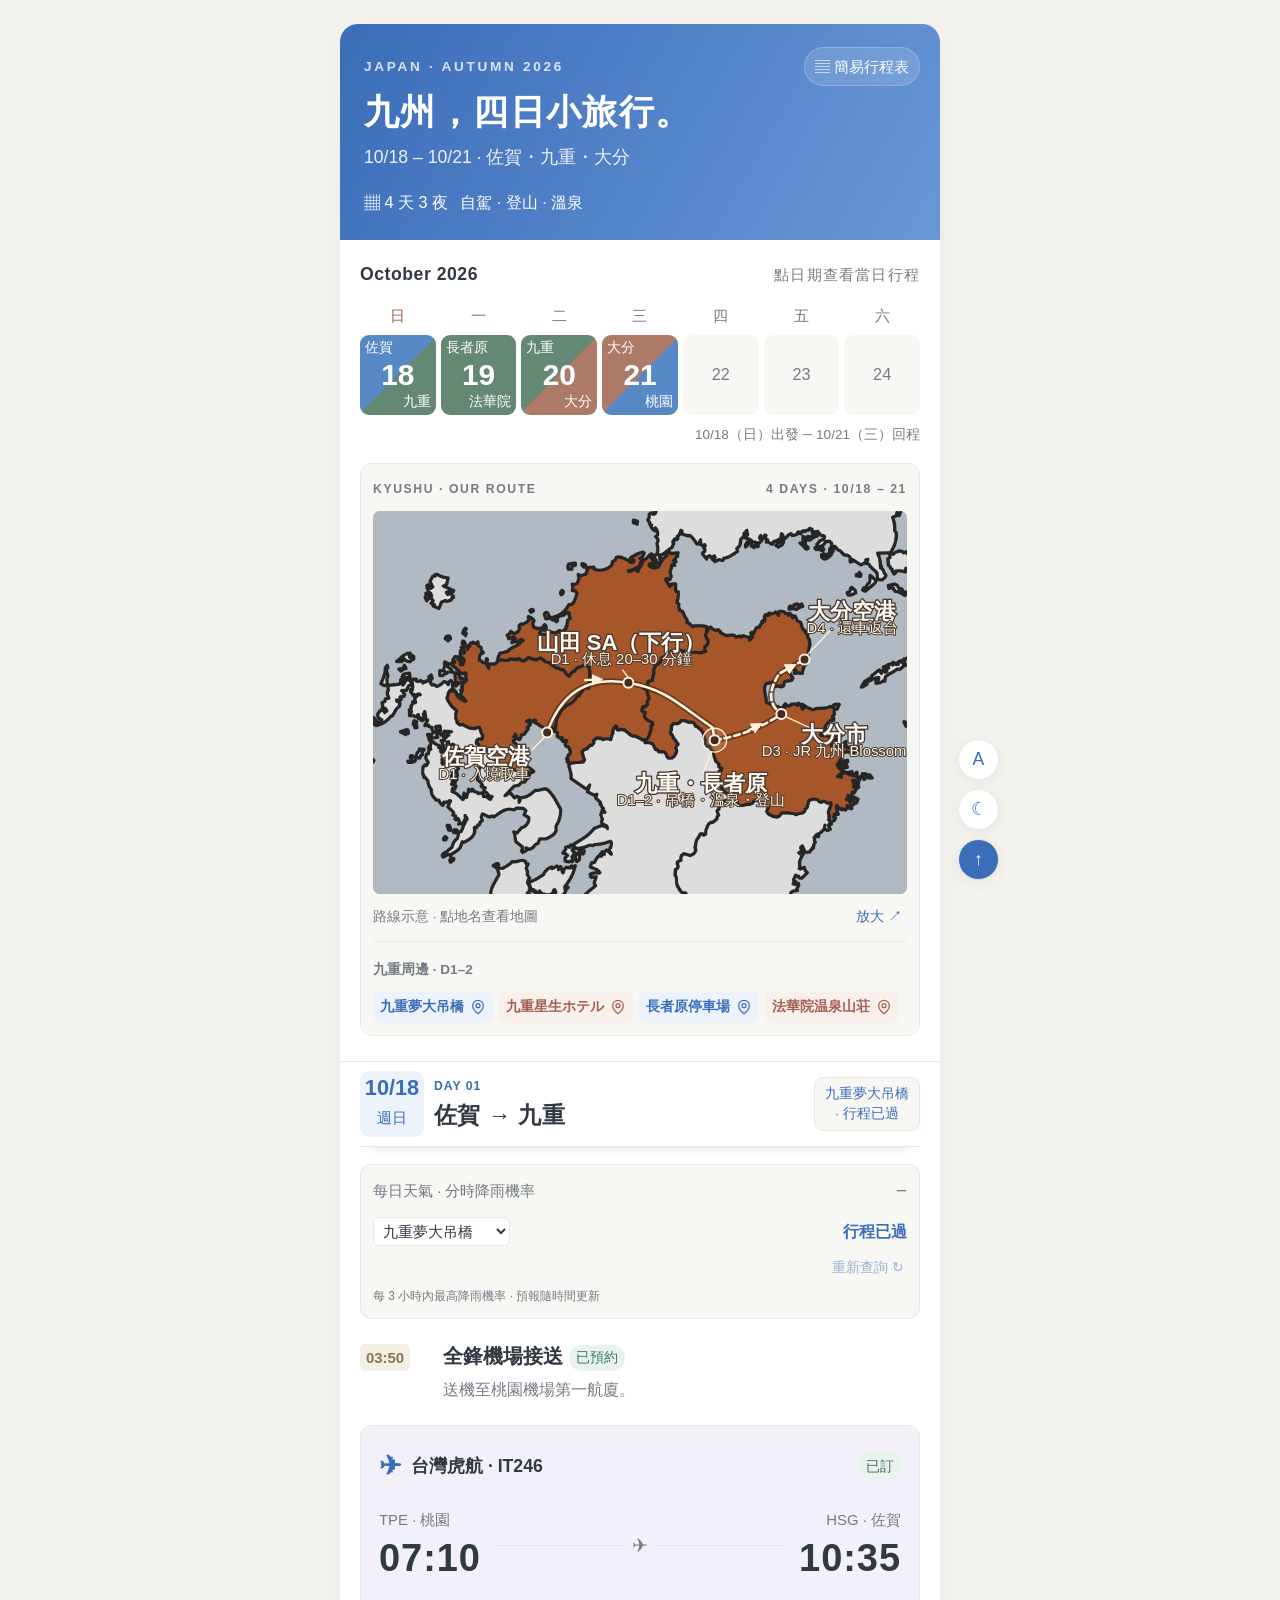
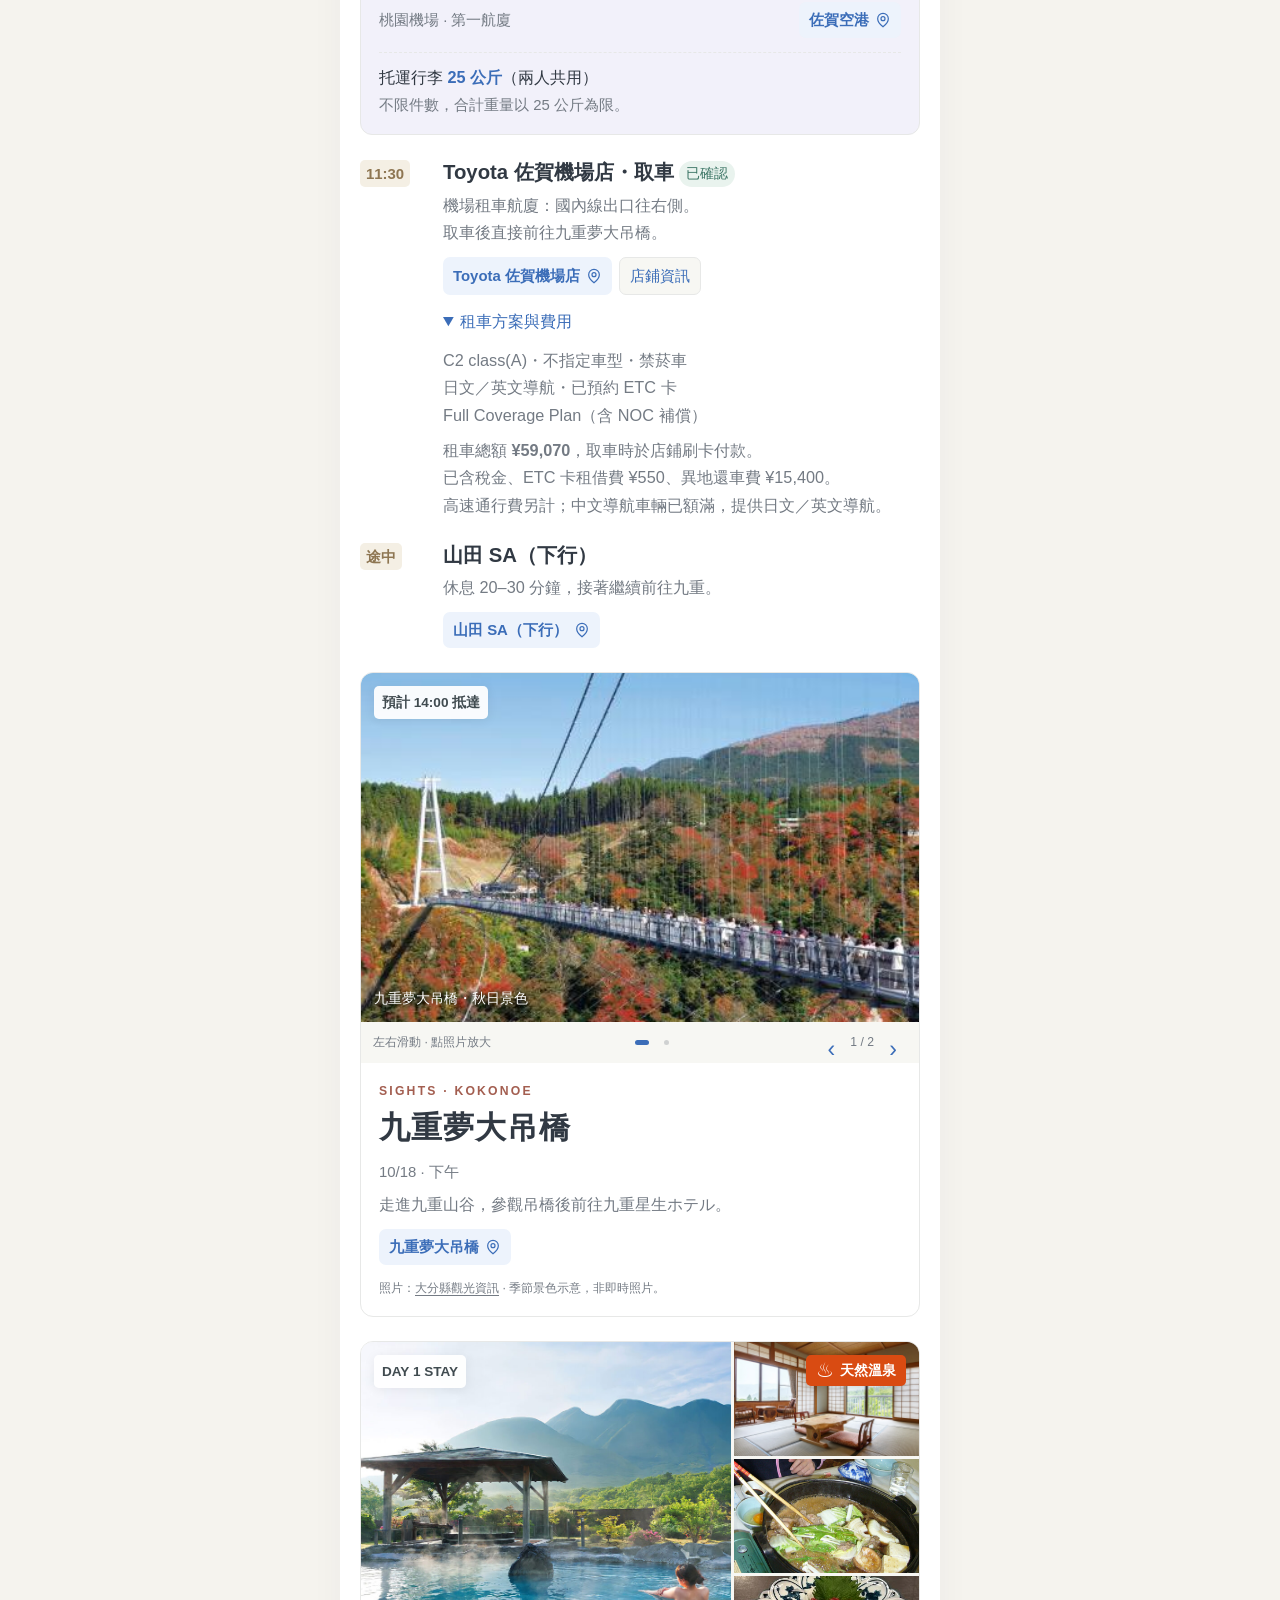
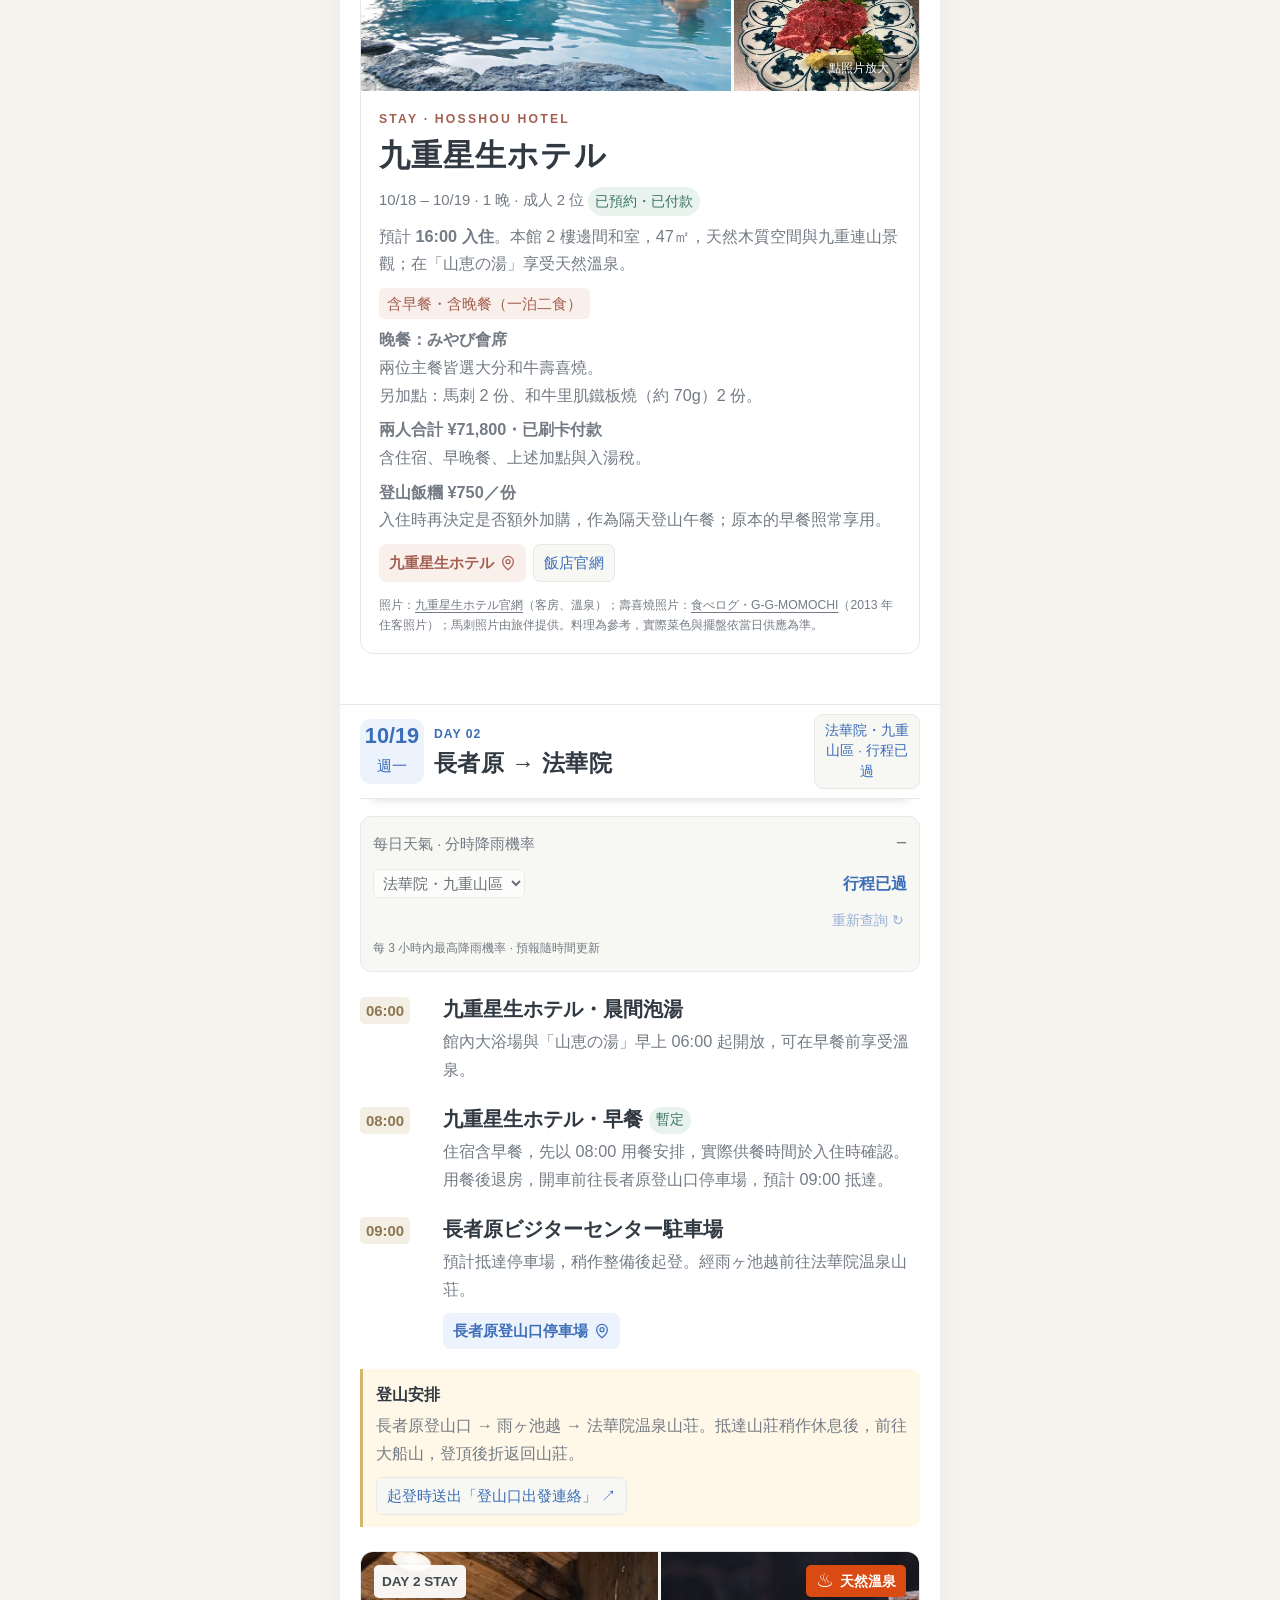
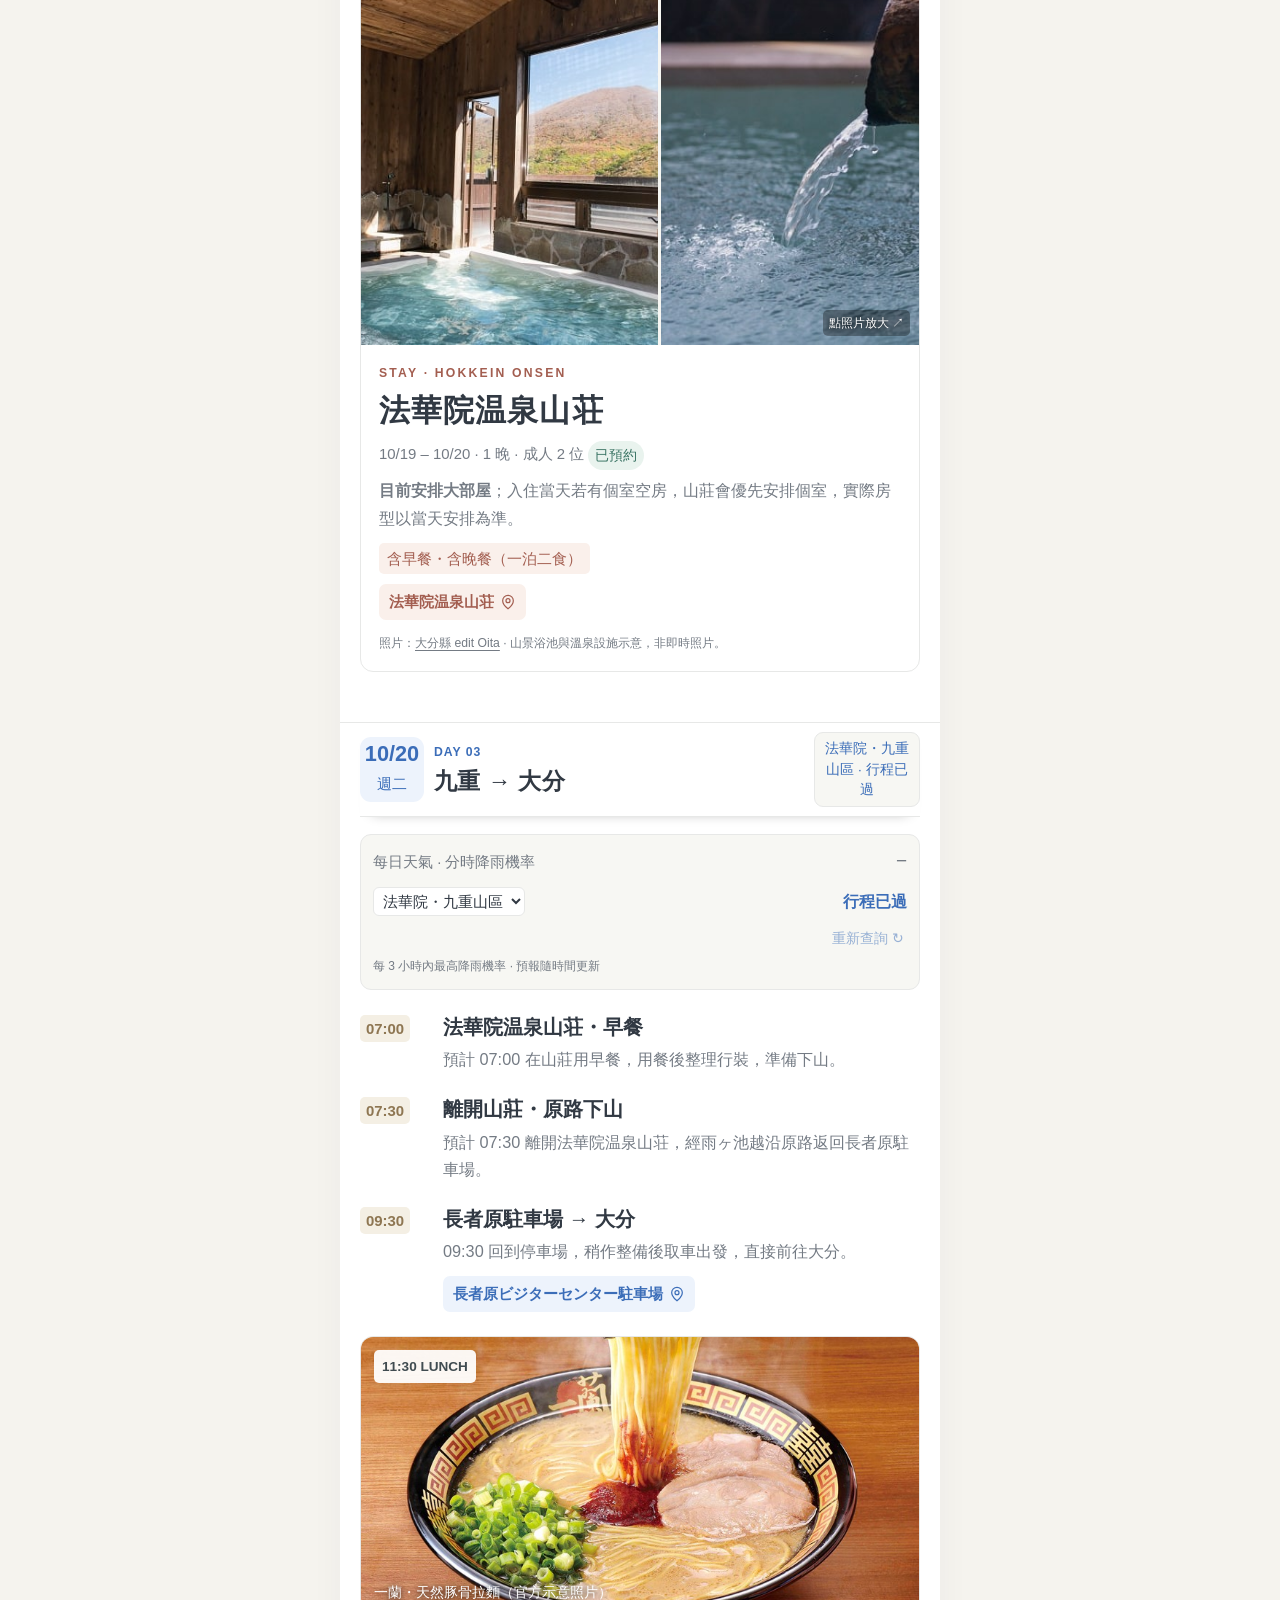
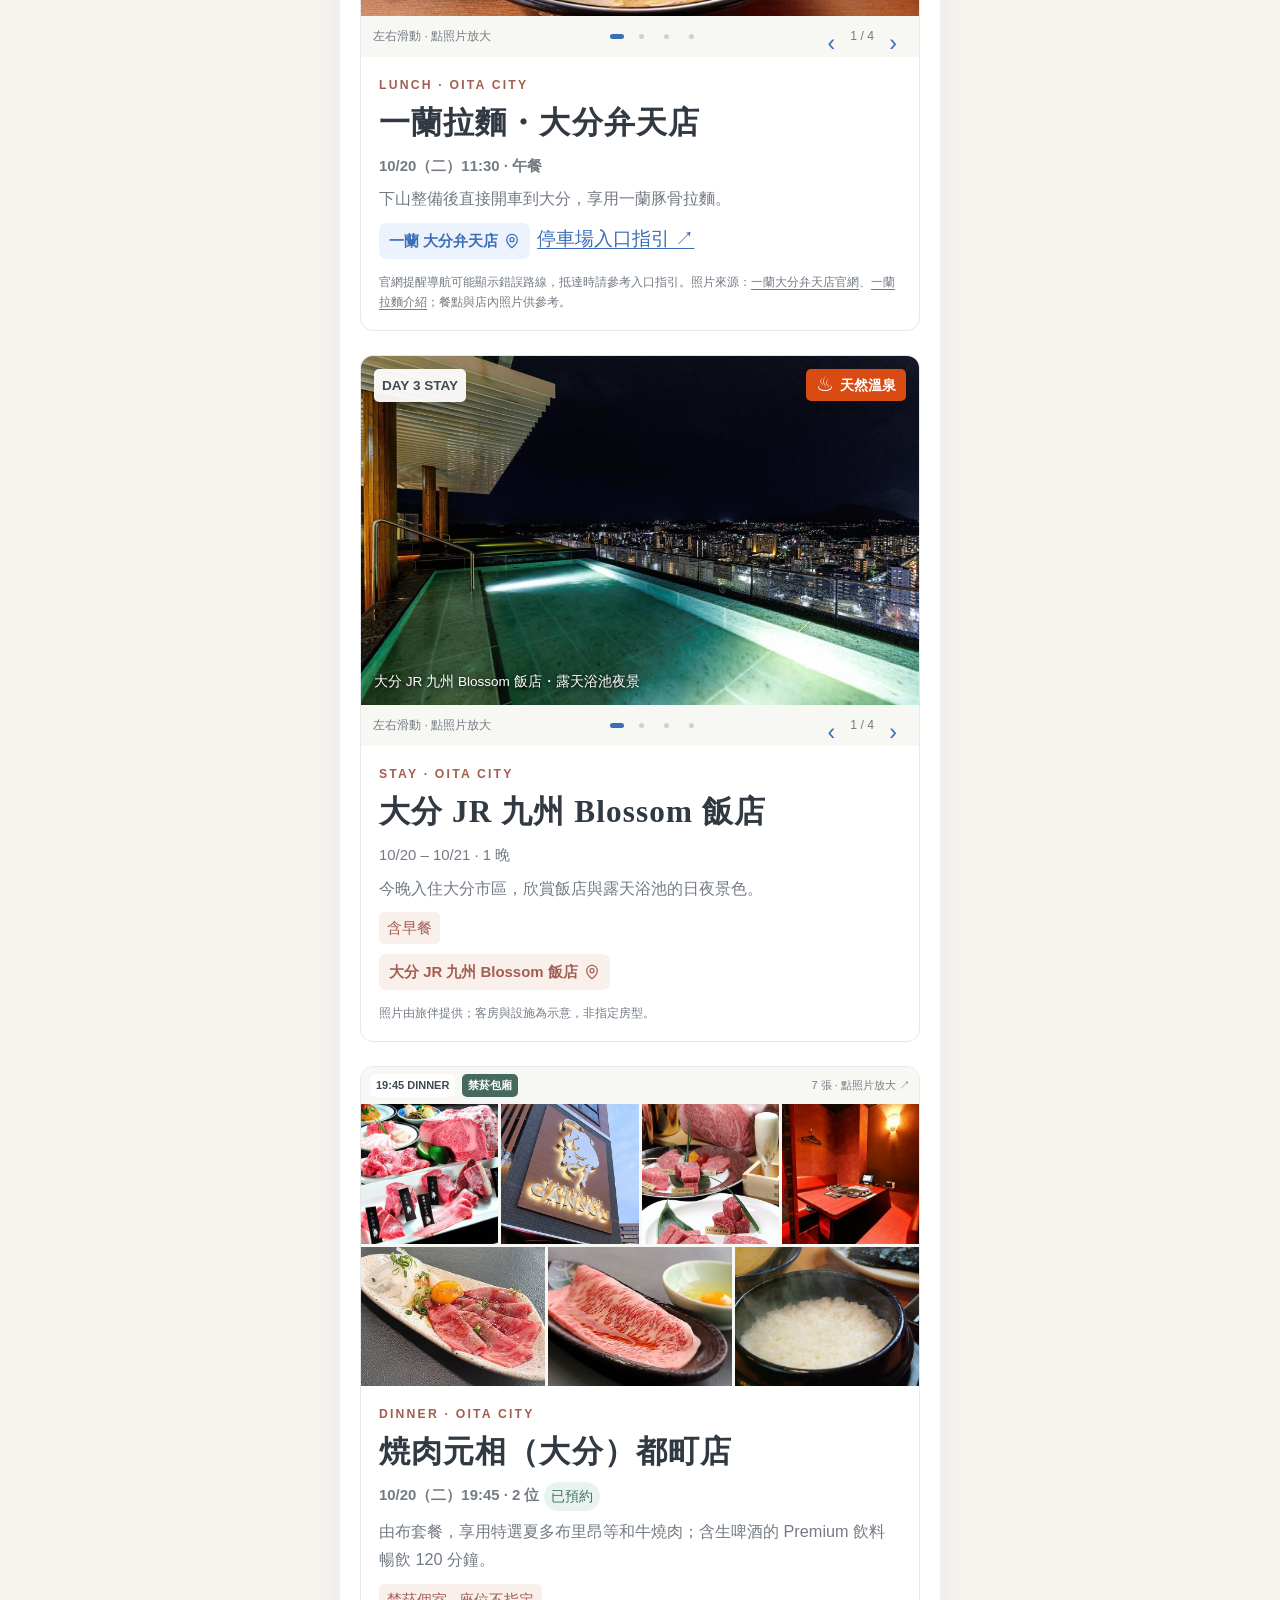
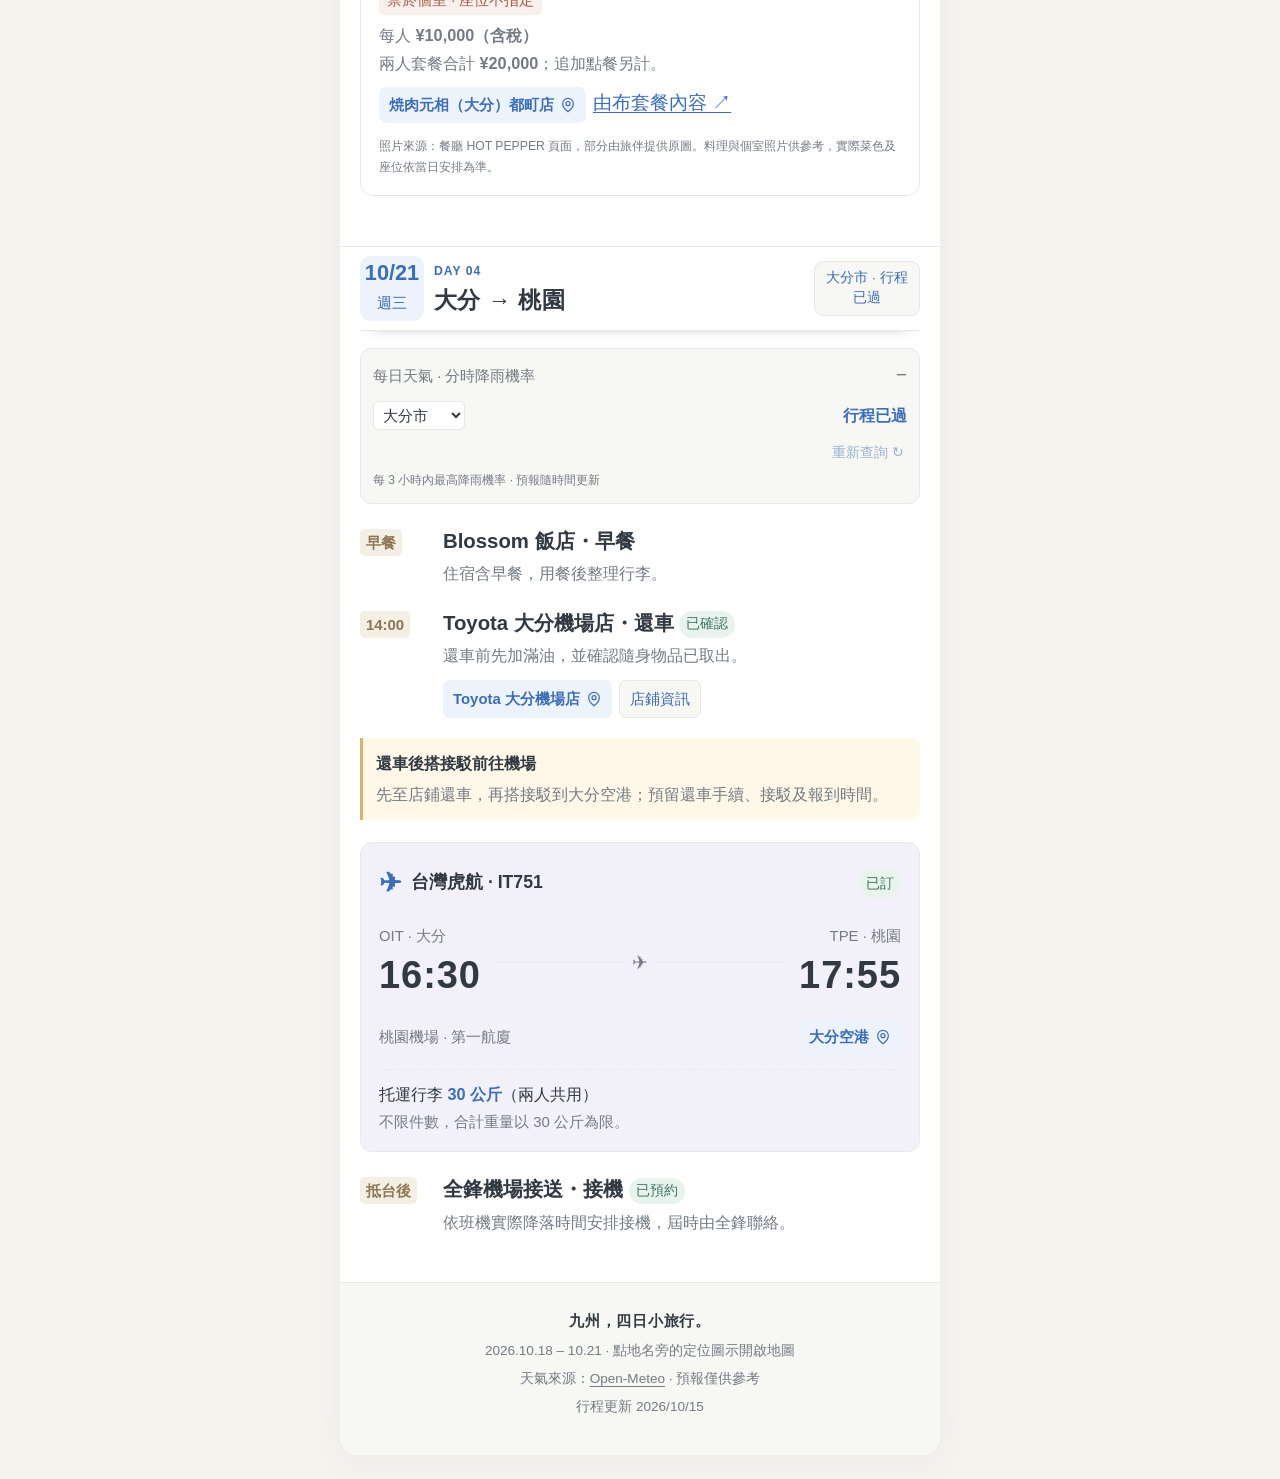
==== commit df8b85c0: "Adjust October 20 timing and add Ichiran map and photo gallery" ====
--- a/index.html
+++ b/index.html
@@ -1 +1 @@
-<!doctype html><html lang="zh-Hant"><head><meta charset="utf-8"><meta name="viewport" content="width=device-width,initial-scale=1"><meta name="theme-color" content="#3b6db8"><meta name="description" content="2026 年 10 月 18 至 21 日九州四日行程：佐賀、九重、大分。航班、租車、住宿、照片與每日天氣。"><title>九州四日旅 · 2026/10/18–21</title><script>try{var t=localStorage.getItem('trip-2026-10-theme');document.documentElement.dataset.theme=t==='dark'?'dark':'light';var s=localStorage.getItem('trip-2026-10-scale');if(['1','1.12','1.24'].includes(s)){document.documentElement.dataset.scale=s;document.documentElement.style.setProperty('--scale',s);}}catch(e){}</script><link rel="stylesheet" href="styles.css?v=20261012-photo-swipe"></head><body id="top"><div class="container"><header class="hero"><span class="eyebrow">JAPAN · AUTUMN 2026</span><a class="view-link" href="summary.html">▤ 簡易行程表</a><h1>九州，四日小旅行。</h1><p>10/18 – 10/21 · 佐賀・九重・大分</p><div class="hero-meta"><span>▦ 4 天 3 夜</span><span>自駕 · 登山 · 溫泉</span></div></header><nav class="calendar" aria-label="每日行程"><div class="section-caption"><strong>October 2026</strong><span>點日期查看當日行程</span></div><div class="week" aria-hidden="true"><span>日</span><span>一</span><span>二</span><span>三</span><span>四</span><span>五</span><span>六</span></div><div class="calendar-grid"><a class="cal-day" href="#day1" aria-label="10/18 星期日 佐賀到九重"><span class="cal-from">佐賀</span><b>18</b><span class="cal-to">九重</span></a><a class="cal-day" href="#day2" aria-label="10/19 星期一 九重登山"><span class="cal-from">長者原</span><b>19</b><span class="cal-to">法華院</span></a><a class="cal-day" href="#day3" aria-label="10/20 星期二 大分"><span class="cal-from">九重</span><b>20</b><span class="cal-to">大分</span></a><a class="cal-day" href="#day4" aria-label="10/21 星期三 回台灣"><span class="cal-from">大分</span><b>21</b><span class="cal-to">桃園</span></a><span class="cal-empty">22</span><span class="cal-empty">23</span><span class="cal-empty">24</span></div><div class="calendar-note">10/18（日）出發 ─ 10/21（三）回程</div></nav><section class="route-map" aria-label="九州行程地圖"><div class="route-map-head"><span>KYUSHU · OUR ROUTE</span><span>4 DAYS · 10/18 – 21</span></div><div class="kyushu-map"><img src="images/kyushu-route-base.png" alt="佐賀、福岡、大分三縣底圖" width="1610" height="1156"><svg class="kyushu-overlay" viewBox="0 0 1610 1156" xmlns="http://www.w3.org/2000/svg" aria-label="九州四日行程路線：佐賀空港、山田服務區、九重、大分市、大分空港"><defs><marker id="map-arrow" markerWidth="5" markerHeight="5" refX="3" refY="2.5" orient="auto"><path d="M0 0L5 2.5L0 5Z" fill="#fff2d7"/></marker></defs><g aria-hidden="true"><path class="map-line-under" d="M525 668 C570 540 657 498 770 518 S918 580 1024 653 L1030 691 Q1145 672 1231 612 Q1173 570 1225 490 L1301 448"/><path class="map-line" d="M525 668 C570 540 657 498 770 518 S918 580 1024 653 L1030 691"/><path class="map-line map-later" d="M1030 691 Q1145 672 1231 612 Q1173 570 1225 490 L1301 448"/><path class="map-direction" d="M637 510 L681 508" marker-end="url(#map-arrow)"/><path class="map-direction" d="M1130 663 L1162 646" marker-end="url(#map-arrow)"/><path class="map-direction" d="M1235 484 L1265 468" marker-end="url(#map-arrow)"/></g><a href="https://www.google.com/maps/search/?api=1&amp;query=%E4%BD%90%E8%B3%80%E7%A9%BA%E6%B8%AF" target="_blank" rel="noopener noreferrer" aria-label="佐賀空港地圖"><title>佐賀空港 · D1 · 入境取車</title><circle class="map-hit" cx="525" cy="668" r="50"/><path class="map-leader" d="M516 683 L480 720"/><circle class="map-node" cx="525" cy="668" r="15"/><text class="map-place" x="473" y="764" text-anchor="end">佐賀空港</text><text class="map-day" x="473" y="807" text-anchor="end">D1 · 入境取車</text></a><a href="https://maps.app.goo.gl/qr6r1aG6EDc47FmD8" target="_blank" rel="noopener noreferrer" aria-label="山田 SA（下行）地圖"><title>山田 SA（下行） · D1 · 休息 20–30 分鐘</title><circle class="map-hit" cx="770" cy="518" r="50"/><path class="map-leader" d="M768 500 L753 480"/><circle class="map-node" cx="770" cy="518" r="15"/><text class="map-place" x="748" y="418" text-anchor="middle">山田 SA（下行）</text><text class="map-day" x="748" y="461" text-anchor="middle">D1 · 休息 20–30 分鐘</text></a><a href="#route-mountain-stops" aria-label="九重・長者原周邊地點"><title>九重・長者原 · D1–2 · 吊橋・溫泉・登山</title><circle class="map-hit" cx="1030" cy="691" r="50"/><path class="map-leader" d="M1020 728 L995 789"/><circle class="map-ring" cx="1030" cy="691" r="36"/><circle class="map-node" cx="1030" cy="691" r="15"/><text class="map-place" x="988" y="844" text-anchor="middle">九重・長者原</text><text class="map-day" x="988" y="887" text-anchor="middle">D1–2 · 吊橋・溫泉・登山</text></a><a href="https://maps.app.goo.gl/UFtnb4A1TBKKUvmF8" target="_blank" rel="noopener noreferrer" aria-label="大分市地圖"><title>大分市 · D3 · JR 九州 Blossom</title><circle class="map-hit" cx="1231" cy="612" r="50"/><path class="map-leader" d="M1246 621 L1333 661"/><circle class="map-node" cx="1231" cy="612" r="15"/><text class="map-place" x="1390" y="696" text-anchor="middle">大分市</text><text class="map-day" x="1390" y="739" text-anchor="middle">D3 · JR 九州 Blossom</text></a><a href="https://www.google.com/maps/search/?api=1&amp;query=%E5%A4%A7%E5%88%86%E7%A9%BA%E6%B8%AF" target="_blank" rel="noopener noreferrer" aria-label="大分空港地圖"><title>大分空港 · D4 · 還車返台</title><circle class="map-hit" cx="1301" cy="448" r="50"/><path class="map-leader" d="M1310 433 L1380 359"/><circle class="map-node" cx="1301" cy="448" r="15"/><text class="map-place" x="1445" y="325" text-anchor="middle">大分空港</text><text class="map-day" x="1445" y="368" text-anchor="middle">D4 · 還車返台</text></a></svg></div><div class="route-map-note"><span>路線示意 · 點地名查看地圖</span><a href="images/kyushu-route-base.png" class="map-expand" target="_blank" rel="noopener noreferrer" aria-label="放大行程路線圖">放大 ↗</a></div><div class="route-mountain-stops" id="route-mountain-stops"><span class="mountain-caption">九重周邊 · D1–2</span><div class="links"><a href="https://maps.app.goo.gl/gnzkUsRZPtLk5ugy9" target="_blank" rel="noopener noreferrer" class="map-link">九重夢大吊橋<svg viewBox="0 0 24 24" fill="none" stroke="currentColor" stroke-width="1.8" aria-hidden="true"><path d="M20 10c0 6-8 12-8 12S4 16 4 10a8 8 0 1 1 16 0Z"/><circle cx="12" cy="10" r="3"/></svg></a><a href="https://www.google.com/maps/search/?api=1&amp;query=%E4%B9%9D%E9%87%8D%E6%98%9F%E7%94%9F%E3%83%9B%E3%83%86%E3%83%AB%20%E5%A4%A7%E5%88%86%E7%9C%8C%E7%8E%96%E7%8F%A0%E9%83%A1%E4%B9%9D%E9%87%8D%E7%94%BA%E7%94%B0%E9%87%8E230" target="_blank" rel="noopener noreferrer" class="map-link stay-link">九重星生ホテル<svg viewBox="0 0 24 24" fill="none" stroke="currentColor" stroke-width="1.8" aria-hidden="true"><path d="M20 10c0 6-8 12-8 12S4 16 4 10a8 8 0 1 1 16 0Z"/><circle cx="12" cy="10" r="3"/></svg></a><a href="https://maps.app.goo.gl/Dajvcyd1RRqne4A86" target="_blank" rel="noopener noreferrer" class="map-link">長者原停車場<svg viewBox="0 0 24 24" fill="none" stroke="currentColor" stroke-width="1.8" aria-hidden="true"><path d="M20 10c0 6-8 12-8 12S4 16 4 10a8 8 0 1 1 16 0Z"/><circle cx="12" cy="10" r="3"/></svg></a><a href="https://maps.app.goo.gl/927fi7xS3Q4PLwQB8" target="_blank" rel="noopener noreferrer" class="map-link stay-link">法華院温泉山荘<svg viewBox="0 0 24 24" fill="none" stroke="currentColor" stroke-width="1.8" aria-hidden="true"><path d="M20 10c0 6-8 12-8 12S4 16 4 10a8 8 0 1 1 16 0Z"/><circle cx="12" cy="10" r="3"/></svg></a></div></div></section><main><section class="day" id="day1"><header class="day-header"><div class="day-num"><strong>10/18</strong><small>週日</small></div><div class="day-title"><div class="d-tag">DAY 01</div><h2>佐賀 → 九重</h2><p class="sub">取車出發 · 山谷吊橋 · 溫泉旅館</p></div><a class="weather-mini" data-weather-for="day1" href="#weather-detail-day1" aria-label="查看10/18天氣">天氣查詢中</a></header><details class="weather-details" open id="weather-detail-day1"><summary>每日天氣 · 分時降雨機率</summary><div class="weather-panel" id="weather-day1" data-date="2026-10-18" data-locations="[{&quot;name&quot;: &quot;九重夢大吊橋&quot;, &quot;lat&quot;: 33.1727765, &quot;lon&quot;: 131.2255586}, {&quot;name&quot;: &quot;九重星生ホテル&quot;, &quot;lat&quot;: 33.11160524, &quot;lon&quot;: 131.2257196}]"><div class="weather-top"><select class="weather-location" aria-label="10/18 天氣地點"></select><div class="weather-main" role="status">查詢中…</div></div><div class="rain-grid"></div><div class="weather-foot"><span class="weather-updated"></span><button type="button" class="weather-refresh">重新查詢 ↻</button></div><p class="weather-hint">每 3 小時內最高降雨機率 · 預報隨時間更新</p></div></details><div class="spot"><div class="spot-time"><b>03:50</b></div><div class="spot-body"><h3>全鋒機場接送 <span class="status">已預約</span></h3><p>送機至桃園機場第一航廈。</p></div></div><article class="flight-card" aria-label="去程航班 IT246"><div class="flight-head"><span class="plane" aria-hidden="true">✈</span><span>台灣虎航 · IT246</span><span class="status">已訂</span></div><div class="flight-route"><div class="flight-end"><small>TPE · 桃園</small><strong>07:10</strong></div><span class="flight-arrow" aria-hidden="true">✈</span><div class="flight-end"><small>HSG · 佐賀</small><strong>10:35</strong></div></div><div class="flight-foot"><span>桃園機場 · 第一航廈</span><a class="map-link" href="https://www.google.com/maps/search/?api=1&amp;query=%E4%BD%90%E8%B3%80%E7%A9%BA%E6%B8%AF" target="_blank" rel="noopener noreferrer">佐賀空港<svg viewBox="0 0 24 24" fill="none" stroke="currentColor" stroke-width="1.8" aria-hidden="true"><path d="M20 10c0 6-8 12-8 12S4 16 4 10a8 8 0 1 1 16 0Z"/><circle cx="12" cy="10" r="3"/></svg></a></div><div class="baggage">托運行李 <strong>25 公斤</strong>（兩人共用）<small>不限件數，合計重量以 25 公斤為限。</small></div></article><div class="spot"><div class="spot-time"><b>11:30</b></div><div class="spot-body"><h3>Toyota 佐賀機場店・取車 <span class="status">已確認</span></h3><p>機場租車航廈：國內線出口往右側。<br>取車後直接前往九重夢大吊橋。</p><div class="links"><a class="map-link" href="https://www.google.com/maps/search/?api=1&amp;query=%E3%83%88%E3%83%A8%E3%82%BF%E3%83%AC%E3%83%B3%E3%82%BF%E3%82%AB%E3%83%BC%20%E4%BD%90%E8%B3%80%E7%A9%BA%E6%B8%AF%E5%BA%97%20%E4%BD%90%E8%B3%80%E5%B8%82%E5%B7%9D%E5%89%AF%E7%94%BA%E5%A4%A7%E5%AD%97%E7%8A%AC%E4%BA%95%E9%81%939476-187" target="_blank" rel="noopener noreferrer">Toyota 佐賀機場店<svg viewBox="0 0 24 24" fill="none" stroke="currentColor" stroke-width="1.8" aria-hidden="true"><path d="M20 10c0 6-8 12-8 12S4 16 4 10a8 8 0 1 1 16 0Z"/><circle cx="12" cy="10" r="3"/></svg></a><a class="soft-link" href="https://rent.toyota.co.jp/shop/detail.aspx?eCode=022&amp;rCode=68201" target="_blank" rel="noopener noreferrer">店鋪資訊</a></div><details class="rental-details" open><summary>租車方案與費用</summary><p>C2 class(A)・不指定車型・禁菸車<br>日文／英文導航・已預約 ETC 卡<br>Full Coverage Plan（含 NOC 補償）</p><p>租車總額 <strong>¥59,070</strong>，取車時於店鋪刷卡付款。<br>已含稅金、ETC 卡租借費 ¥550、異地還車費 ¥15,400。<br>高速通行費另計；中文導航車輛已額滿，提供日文／英文導航。</p></details></div></div><div class="spot"><div class="spot-time"><b>途中</b></div><div class="spot-body"><h3>山田 SA（下行）</h3><p>休息 20–30 分鐘，接著繼續前往九重。</p><div class="links"><a class="map-link" href="https://maps.app.goo.gl/qr6r1aG6EDc47FmD8" target="_blank" rel="noopener noreferrer">山田 SA（下行）<svg viewBox="0 0 24 24" fill="none" stroke="currentColor" stroke-width="1.8" aria-hidden="true"><path d="M20 10c0 6-8 12-8 12S4 16 4 10a8 8 0 1 1 16 0Z"/><circle cx="12" cy="10" r="3"/></svg></a></div></div></div><article class="feature" id="bridge"><div data-carousel><div class="photo-area"><div class="carousel-track" aria-label="bridge 照片，可左右滑動"><div class="carousel-slide"><button type="button" class="photo" aria-label="放大九重夢大吊橋・秋日景色"><img src="images/yume-bridge-1.jpg" alt="九重夢大吊橋・秋日景色" loading="lazy" width="900" height="675"></button><span class="carousel-caption">九重夢大吊橋・秋日景色</span></div><div class="carousel-slide"><button type="button" class="photo" aria-label="放大九重夢大吊橋・山谷全景"><img src="images/yume-bridge-2.jpg" alt="九重夢大吊橋・山谷全景" loading="lazy" width="900" height="675"></button><span class="carousel-caption">九重夢大吊橋・山谷全景</span></div></div><span class="photo-badge">預計 14:00 抵達</span></div><div class="carousel-controls"><span>左右滑動 · 點照片放大</span><div class="carousel-dots"><button type="button" class="carousel-dot" aria-label="bridge 第 1 張" aria-pressed="true"></button><button type="button" class="carousel-dot" aria-label="bridge 第 2 張" aria-pressed="false"></button></div><div class="carousel-nav"><button class="carousel-step" data-prev aria-label="bridge 上一張">‹</button><span data-counter>1 / 2</span><button class="carousel-step" data-next aria-label="bridge 下一張">›</button></div></div></div><div class="feature-body"><div class="kicker">SIGHTS · KOKONOE</div><h3>九重夢大吊橋</h3><div class="stay-dates">10/18 · 下午</div><p>走進九重山谷，參觀吊橋後前往九重星生ホテル。</p><div class="links"><a class="map-link" href="https://maps.app.goo.gl/gnzkUsRZPtLk5ugy9" target="_blank" rel="noopener noreferrer">九重夢大吊橋<svg viewBox="0 0 24 24" fill="none" stroke="currentColor" stroke-width="1.8" aria-hidden="true"><path d="M20 10c0 6-8 12-8 12S4 16 4 10a8 8 0 1 1 16 0Z"/><circle cx="12" cy="10" r="3"/></svg></a></div><p class="credit">照片：<a class="" href="https://www.visit-oita.jp/spots/detail/4473" target="_blank" rel="noopener noreferrer">大分縣觀光資訊</a> · 季節景色示意，非即時照片。</p></div></article><article class="feature" id="hosshou"><div class="photo-area"><div class="photo-grid one-three"><button type="button" class="photo" aria-label="放大九重星生ホテル・山恵の湯"><img src="images/hosshou-onsen.jpg" alt="九重星生ホテル・山恵の湯" loading="lazy" width="1024" height="777"></button><button type="button" class="photo" aria-label="放大九重星生ホテル・本館 2 樓邊間和室"><img src="images/hosshou-room.jpg" alt="九重星生ホテル・本館 2 樓邊間和室" loading="lazy" width="1800" height="960"></button><button type="button" class="photo" aria-label="放大九重星生ホテル・壽喜燒參考照片"><img src="images/hosshou-sukiyaki.jpg" alt="九重星生ホテル・壽喜燒參考照片" loading="lazy" width="640" height="480"></button><button type="button" class="photo" aria-label="放大九重星生ホテル・晚餐加購馬刺（已訂 2 份）"><img src="images/hosshou-basashi.jpg" alt="九重星生ホテル・晚餐加購馬刺（已訂 2 份）" loading="lazy" width="363" height="273"></button></div><span class="photo-badge">DAY 1 STAY</span><span class="photo-badge right onsen-badge"><span class="onsen-symbol" aria-hidden="true">♨</span>天然溫泉</span><span class="photo-hint">點照片放大 ↗</span></div><div class="feature-body"><div class="kicker">STAY · HOSSHOU HOTEL</div><h3>九重星生ホテル</h3><div class="stay-dates">10/18 – 10/19 · 1 晚 · 成人 2 位 <span class="status">已預約・已付款</span></div><p>預計 <strong>16:00 入住</strong>。本館 2 樓邊間和室，47㎡，天然木質空間與九重連山景觀；在「山恵の湯」享受天然溫泉。</p><div class="meal-tag">含早餐・含晚餐（一泊二食）</div><p><strong>晚餐：みやび會席</strong><br>兩位主餐皆選大分和牛壽喜燒。<br>另加點：馬刺 2 份、和牛里肌鐵板燒（約 70g）2 份。</p><p><strong>兩人合計 ¥71,800・已刷卡付款</strong><br>含住宿、早晚餐、上述加點與入湯稅。</p><p><strong>登山飯糰 ¥750／份</strong><br>入住時再決定是否額外加購，作為隔天登山午餐；原本的早餐照常享用。</p><div class="links"><a class="map-link stay-link" href="https://www.google.com/maps/search/?api=1&amp;query=%E4%B9%9D%E9%87%8D%E6%98%9F%E7%94%9F%E3%83%9B%E3%83%86%E3%83%AB%20%E5%A4%A7%E5%88%86%E7%9C%8C%E7%8E%96%E7%8F%A0%E9%83%A1%E4%B9%9D%E9%87%8D%E7%94%BA%E7%94%B0%E9%87%8E230" target="_blank" rel="noopener noreferrer">九重星生ホテル<svg viewBox="0 0 24 24" fill="none" stroke="currentColor" stroke-width="1.8" aria-hidden="true"><path d="M20 10c0 6-8 12-8 12S4 16 4 10a8 8 0 1 1 16 0Z"/><circle cx="12" cy="10" r="3"/></svg></a><a class="soft-link" href="https://hosshouhotel.co.jp/" target="_blank" rel="noopener noreferrer">飯店官網</a></div><p class="credit">照片：<a href="https://hosshouhotel.co.jp/" target="_blank" rel="noopener noreferrer">九重星生ホテル官網</a>（客房、溫泉）；壽喜燒照片：<a href="https://tabelog.com/oita/A4404/A440404/44009981/dtlrvwlst/" target="_blank" rel="noopener noreferrer">食べログ・G‐G-MOMOCHI</a>（2013 年住客照片）；馬刺照片由旅伴提供。料理為參考，實際菜色與擺盤依當日供應為準。</p></div></article></section><section class="day" id="day2"><header class="day-header"><div class="day-num"><strong>10/19</strong><small>週一</small></div><div class="day-title"><div class="d-tag">DAY 02</div><h2>長者原 → 法華院</h2><p class="sub">早餐後上山 · 今晚住溫泉山莊</p></div><a class="weather-mini" data-weather-for="day2" href="#weather-detail-day2" aria-label="查看10/19天氣">天氣查詢中</a></header><details class="weather-details" open id="weather-detail-day2"><summary>每日天氣 · 分時降雨機率</summary><div class="weather-panel" id="weather-day2" data-date="2026-10-19" data-locations="[{&quot;name&quot;: &quot;法華院・九重山區&quot;, &quot;lat&quot;: 33.0963163, &quot;lon&quot;: 131.2554062}]"><div class="weather-top"><select class="weather-location" aria-label="10/19 天氣地點"></select><div class="weather-main" role="status">查詢中…</div></div><div class="rain-grid"></div><div class="weather-foot"><span class="weather-updated"></span><button type="button" class="weather-refresh">重新查詢 ↻</button></div><p class="weather-hint">每 3 小時內最高降雨機率 · 預報隨時間更新</p></div></details><div class="spot"><div class="spot-time"><b>06:00</b></div><div class="spot-body"><h3>九重星生ホテル・晨間泡湯</h3><p>館內大浴場與「山恵の湯」早上 06:00 起開放，可在早餐前享受溫泉。</p></div></div><div class="spot"><div class="spot-time"><b>08:00</b></div><div class="spot-body"><h3>九重星生ホテル・早餐 <span class="status">暫定</span></h3><p>住宿含早餐，先以 08:00 用餐安排，實際供餐時間於入住時確認。用餐後退房，開車前往長者原登山口停車場，預計 09:00 抵達。</p></div></div><div class="spot"><div class="spot-time"><b>09:00</b></div><div class="spot-body"><h3>長者原ビジターセンター駐車場</h3><p>預計抵達停車場，稍作整備後起登。經雨ヶ池越前往法華院温泉山荘。</p><div class="links"><a class="map-link" href="https://maps.app.goo.gl/Dajvcyd1RRqne4A86" target="_blank" rel="noopener noreferrer">長者原登山口停車場<svg viewBox="0 0 24 24" fill="none" stroke="currentColor" stroke-width="1.8" aria-hidden="true"><path d="M20 10c0 6-8 12-8 12S4 16 4 10a8 8 0 1 1 16 0Z"/><circle cx="12" cy="10" r="3"/></svg></a></div></div></div><aside class="tip"><strong>登山安排</strong>長者原登山口 → 雨ヶ池越 → 法華院温泉山荘。抵達山莊稍作休息後，前往大船山，登頂後折返回山莊。<div class="links"><a class="soft-link" href="https://tetto910.com/page-4711/" target="_blank" rel="noopener noreferrer">起登時送出「登山口出發連絡」 ↗</a></div></aside><article class="feature" id="hokkein"><div class="photo-area"><div class="photo-grid two"><button type="button" class="photo" aria-label="放大法華院温泉山荘・山景浴池"><img src="images/hokkein-bath.jpg" alt="法華院温泉山荘・山景浴池" loading="lazy" width="900" height="675"></button><button type="button" class="photo" aria-label="放大法華院温泉山荘・溫泉"><img src="images/hokkein-view.jpg" alt="法華院温泉山荘・溫泉" loading="lazy" width="900" height="675"></button></div><span class="photo-badge">DAY 2 STAY</span><span class="photo-badge right onsen-badge"><span class="onsen-symbol" aria-hidden="true">♨</span>天然溫泉</span><span class="photo-hint">點照片放大 ↗</span></div><div class="feature-body"><div class="kicker">STAY · HOKKEIN ONSEN</div><h3>法華院温泉山荘</h3><div class="stay-dates">10/19 – 10/20 · 1 晚 · 成人 2 位 <span class="status">已預約</span></div><p><strong>目前安排大部屋</strong>；入住當天若有個室空房，山莊會優先安排個室，實際房型以當天安排為準。</p><div class="meal-tag">含早餐・含晚餐（一泊二食）</div><div class="links"><a class="map-link stay-link" href="https://maps.app.goo.gl/927fi7xS3Q4PLwQB8" target="_blank" rel="noopener noreferrer">法華院温泉山荘<svg viewBox="0 0 24 24" fill="none" stroke="currentColor" stroke-width="1.8" aria-hidden="true"><path d="M20 10c0 6-8 12-8 12S4 16 4 10a8 8 0 1 1 16 0Z"/><circle cx="12" cy="10" r="3"/></svg></a></div><p class="credit">照片：<a class="" href="https://edit.pref.oita.jp/news-columns/1470/" target="_blank" rel="noopener noreferrer">大分縣 edit Oita</a> · 山景浴池與溫泉設施示意，非即時照片。</p></div></article></section><section class="day" id="day3"><header class="day-header"><div class="day-num"><strong>10/20</strong><small>週二</small></div><div class="day-title"><div class="d-tag">DAY 03</div><h2>九重 → 大分</h2><p class="sub">山區之後 · 大分住宿 · 19:45 燒肉</p></div><a class="weather-mini" data-weather-for="day3" href="#weather-detail-day3" aria-label="查看10/20天氣">天氣查詢中</a></header><details class="weather-details" open id="weather-detail-day3"><summary>每日天氣 · 分時降雨機率</summary><div class="weather-panel" id="weather-day3" data-date="2026-10-20" data-locations="[{&quot;name&quot;: &quot;法華院・九重山區&quot;, &quot;lat&quot;: 33.0963163, &quot;lon&quot;: 131.2554062}, {&quot;name&quot;: &quot;大分市&quot;, &quot;lat&quot;: 33.233334, &quot;lon&quot;: 131.607296}]"><div class="weather-top"><select class="weather-location" aria-label="10/20 天氣地點"></select><div class="weather-main" role="status">查詢中…</div></div><div class="rain-grid"></div><div class="weather-foot"><span class="weather-updated"></span><button type="button" class="weather-refresh">重新查詢 ↻</button></div><p class="weather-hint">每 3 小時內最高降雨機率 · 預報隨時間更新</p></div></details><div class="spot"><div class="spot-time"><b>07:00</b></div><div class="spot-body"><h3>法華院温泉山荘・早餐</h3><p>預計 07:00 在山莊用早餐，用餐後整理行裝，準備下山。</p></div></div><div class="spot"><div class="spot-time"><b>07:30</b></div><div class="spot-body"><h3>離開山莊・原路下山</h3><p>預計 07:30 離開法華院温泉山荘，經雨ヶ池越沿原路返回長者原駐車場。</p></div></div><div class="spot"><div class="spot-time"><b>09:00</b><small>預計</small></div><div class="spot-body"><h3>長者原駐車場 → 大分</h3><p>預計 09:00 回到停車場，稍作整備後取車出發，直接前往大分。</p><div class="links"><a class="map-link" href="https://maps.app.goo.gl/Dajvcyd1RRqne4A86" target="_blank" rel="noopener noreferrer">長者原ビジターセンター駐車場<svg viewBox="0 0 24 24" fill="none" stroke="currentColor" stroke-width="1.8" aria-hidden="true"><path d="M20 10c0 6-8 12-8 12S4 16 4 10a8 8 0 1 1 16 0Z"/><circle cx="12" cy="10" r="3"/></svg></a></div></div></div><div class="spot"><div class="spot-time"><b>11:30</b><small>預計</small></div><div class="spot-body"><h3>一蘭拉麵（大分）・午餐</h3><p>預計 11:30 抵達，在大分吃一蘭拉麵。</p></div></div><article class="feature" id="blossom"><div data-carousel><div class="photo-area"><div class="carousel-track" aria-label="blossom 照片，可左右滑動"><div class="carousel-slide"><button type="button" class="photo" aria-label="放大大分 JR 九州 Blossom 飯店・露天浴池夜景"><img src="images/blossom-night.jpg" alt="大分 JR 九州 Blossom 飯店・露天浴池夜景" loading="lazy" width="900" height="675"></button><span class="carousel-caption">大分 JR 九州 Blossom 飯店・露天浴池夜景</span></div><div class="carousel-slide"><button type="button" class="photo" aria-label="放大大分 JR 九州 Blossom 飯店・露天浴池日景"><img src="images/blossom-day.jpg" alt="大分 JR 九州 Blossom 飯店・露天浴池日景" loading="lazy" width="900" height="675"></button><span class="carousel-caption">大分 JR 九州 Blossom 飯店・露天浴池日景</span></div><div class="carousel-slide"><button type="button" class="photo" aria-label="放大大分 JR 九州 Blossom 飯店・飯店外觀"><img src="images/blossom-exterior.jpg" alt="大分 JR 九州 Blossom 飯店・飯店外觀" loading="lazy" width="900" height="675"></button><span class="carousel-caption">大分 JR 九州 Blossom 飯店・飯店外觀</span></div><div class="carousel-slide"><button type="button" class="photo" aria-label="放大大分 JR 九州 Blossom 飯店・客房示意"><img src="images/blossom-room.jpg" alt="大分 JR 九州 Blossom 飯店・客房示意" loading="lazy" width="900" height="675"></button><span class="carousel-caption">大分 JR 九州 Blossom 飯店・客房示意</span></div></div><span class="photo-badge">DAY 3 STAY</span><span class="photo-badge right onsen-badge"><span class="onsen-symbol" aria-hidden="true">♨</span>天然溫泉</span></div><div class="carousel-controls"><span>左右滑動 · 點照片放大</span><div class="carousel-dots"><button type="button" class="carousel-dot" aria-label="blossom 第 1 張" aria-pressed="true"></button><button type="button" class="carousel-dot" aria-label="blossom 第 2 張" aria-pressed="false"></button><button type="button" class="carousel-dot" aria-label="blossom 第 3 張" aria-pressed="false"></button><button type="button" class="carousel-dot" aria-label="blossom 第 4 張" aria-pressed="false"></button></div><div class="carousel-nav"><button class="carousel-step" data-prev aria-label="blossom 上一張">‹</button><span data-counter>1 / 4</span><button class="carousel-step" data-next aria-label="blossom 下一張">›</button></div></div></div><div class="feature-body"><div class="kicker">STAY · OITA CITY</div><h3>大分 JR 九州 Blossom 飯店</h3><div class="stay-dates">10/20 – 10/21 · 1 晚</div><p>今晚入住大分市區，欣賞飯店與露天浴池的日夜景色。</p><div class="meal-tag">含早餐</div><div class="links"><a class="map-link stay-link" href="https://maps.app.goo.gl/UFtnb4A1TBKKUvmF8" target="_blank" rel="noopener noreferrer">大分 JR 九州 Blossom 飯店<svg viewBox="0 0 24 24" fill="none" stroke="currentColor" stroke-width="1.8" aria-hidden="true"><path d="M20 10c0 6-8 12-8 12S4 16 4 10a8 8 0 1 1 16 0Z"/><circle cx="12" cy="10" r="3"/></svg></a></div><p class="credit">照片由旅伴提供；客房與設施為示意，非指定房型。</p></div></article><article class="feature" id="gansou"><div class="photo-area"><div class="gansou-gallery-meta"><span class="photo-badge">19:45 DINNER</span><span class="photo-badge right">禁菸包廂</span><span class="gansou-gallery-hint">7 張 · 點照片放大 ↗</span></div><div class="photo-grid four"><button type="button" class="photo" aria-label="放大焼肉元相・和牛料理示意"><img src="images/gansou-wagyu.jpg" alt="焼肉元相・和牛料理示意" loading="lazy" width="368" height="368"></button><button type="button" class="photo" aria-label="放大焼肉元相 都町店・入口"><img src="images/gansou-entrance.jpg" alt="焼肉元相 都町店・入口" loading="lazy" width="480" height="480"></button><button type="button" class="photo" aria-label="放大焼肉元相・和牛料理參考照片"><img src="images/gansou-course-hq.jpg" alt="焼肉元相・和牛料理參考照片" loading="lazy" width="480" height="480"></button><button type="button" class="photo" aria-label="放大焼肉元相 都町店・個室示意"><img src="images/gansou-interior.jpg" alt="焼肉元相 都町店・個室示意" loading="lazy" width="368" height="368"></button></div><div class="gansou-extra-photos" aria-label="元相料理照片"><button type="button" class="photo" aria-label="放大焼肉元相・和牛與蛋黃料理參考照片"><img src="images/gansou-wagyu-egg.jpg" alt="焼肉元相・和牛與蛋黃料理參考照片" loading="lazy" width="480" height="480"></button><button type="button" class="photo" aria-label="放大焼肉元相・薄切和牛參考照片"><img src="images/gansou-sliced-wagyu.jpg" alt="焼肉元相・薄切和牛參考照片" loading="lazy" width="480" height="480"></button><button type="button" class="photo" aria-label="放大焼肉元相・白飯參考照片"><img src="images/gansou-rice.jpg" alt="焼肉元相・白飯參考照片" loading="lazy" width="480" height="480"></button></div></div><div class="feature-body"><div class="kicker">DINNER · OITA CITY</div><h3>焼肉元相（大分）都町店</h3><div class="stay-dates"><strong>10/20（二）19:45 · 2 位</strong> <span class="status">已預約</span></div><p>由布套餐，享用特選夏多布里昂等和牛燒肉；含生啤酒的 Premium 飲料暢飲 120 分鐘。</p><div class="meal-tag">禁菸個室 · 座位不指定</div><p>每人 <strong>¥10,000（含稅）</strong><br>兩人套餐合計 <strong>¥20,000</strong>；追加點餐另計。</p><div class="links"><a class="map-link" href="https://maps.app.goo.gl/7Efxhar2c1gydk62A" target="_blank" rel="noopener noreferrer">焼肉元相（大分）都町店<svg viewBox="0 0 24 24" fill="none" stroke="currentColor" stroke-width="1.8" aria-hidden="true"><path d="M20 10c0 6-8 12-8 12S4 16 4 10a8 8 0 1 1 16 0Z"/><circle cx="12" cy="10" r="3"/></svg></a><a href="https://www.hotpepper.jp/strJ000055161/course_cnod26/" target="_blank" rel="noopener noreferrer">由布套餐內容 ↗</a></div><p class="credit">照片來源：餐廳 HOT PEPPER 頁面，部分由旅伴提供原圖。料理與個室照片供參考，實際菜色及座位依當日安排為準。</p></div></article></section><section class="day" id="day4"><header class="day-header"><div class="day-num"><strong>10/21</strong><small>週三</small></div><div class="day-title"><div class="d-tag">DAY 04</div><h2>大分 → 桃園</h2><p class="sub">14:00 還車 · 虎航帶我們回家</p></div><a class="weather-mini" data-weather-for="day4" href="#weather-detail-day4" aria-label="查看10/21天氣">天氣查詢中</a></header><details class="weather-details" open id="weather-detail-day4"><summary>每日天氣 · 分時降雨機率</summary><div class="weather-panel" id="weather-day4" data-date="2026-10-21" data-locations="[{&quot;name&quot;: &quot;大分市&quot;, &quot;lat&quot;: 33.233334, &quot;lon&quot;: 131.607296}, {&quot;name&quot;: &quot;大分空港&quot;, &quot;lat&quot;: 33.479444, &quot;lon&quot;: 131.737222}]"><div class="weather-top"><select class="weather-location" aria-label="10/21 天氣地點"></select><div class="weather-main" role="status">查詢中…</div></div><div class="rain-grid"></div><div class="weather-foot"><span class="weather-updated"></span><button type="button" class="weather-refresh">重新查詢 ↻</button></div><p class="weather-hint">每 3 小時內最高降雨機率 · 預報隨時間更新</p></div></details><div class="spot"><div class="spot-time"><b>早餐</b></div><div class="spot-body"><h3>Blossom 飯店・早餐</h3><p>住宿含早餐，用餐後整理行李。</p></div></div><div class="spot"><div class="spot-time"><b>14:00</b></div><div class="spot-body"><h3>Toyota 大分機場店・還車 <span class="status">已確認</span></h3><p>還車前先加滿油，並確認隨身物品已取出。</p><div class="links"><a class="map-link" href="https://maps.app.goo.gl/buRkkpWX2ztvm2YX8" target="_blank" rel="noopener noreferrer">Toyota 大分機場店<svg viewBox="0 0 24 24" fill="none" stroke="currentColor" stroke-width="1.8" aria-hidden="true"><path d="M20 10c0 6-8 12-8 12S4 16 4 10a8 8 0 1 1 16 0Z"/><circle cx="12" cy="10" r="3"/></svg></a><a class="soft-link" href="https://rent.toyota.co.jp/shop/detail.aspx?eCode=003&amp;rCode=68501" target="_blank" rel="noopener noreferrer">店鋪資訊</a></div></div></div><aside class="tip"><strong>還車後搭接駁前往機場</strong>先至店鋪還車，再搭接駁到大分空港；預留還車手續、接駁及報到時間。</aside><article class="flight-card" aria-label="回程航班 IT751"><div class="flight-head"><span class="plane" aria-hidden="true">✈</span><span>台灣虎航 · IT751</span><span class="status">已訂</span></div><div class="flight-route"><div class="flight-end"><small>OIT · 大分</small><strong>16:30</strong></div><span class="flight-arrow" aria-hidden="true">✈</span><div class="flight-end"><small>TPE · 桃園</small><strong>17:55</strong></div></div><div class="flight-foot"><span>桃園機場 · 第一航廈</span><a class="map-link" href="https://www.google.com/maps/search/?api=1&amp;query=%E5%A4%A7%E5%88%86%E7%A9%BA%E6%B8%AF" target="_blank" rel="noopener noreferrer">大分空港<svg viewBox="0 0 24 24" fill="none" stroke="currentColor" stroke-width="1.8" aria-hidden="true"><path d="M20 10c0 6-8 12-8 12S4 16 4 10a8 8 0 1 1 16 0Z"/><circle cx="12" cy="10" r="3"/></svg></a></div><div class="baggage">托運行李 <strong>30 公斤</strong>（兩人共用）<small>不限件數，合計重量以 30 公斤為限。</small></div></article><div class="spot"><div class="spot-time"><b>抵台後</b></div><div class="spot-body"><h3>全鋒機場接送・接機 <span class="status">已預約</span></h3><p>依班機實際降落時間安排接機，屆時由全鋒聯絡。</p></div></div></section></main><footer class="footer"><b>九州，四日小旅行。</b><p>2026.10.18 – 10.21 · 點地名旁的定位圖示開啟地圖</p><p>天氣來源：<a href="https://open-meteo.com/" target="_blank" rel="noopener noreferrer">Open-Meteo</a> · 預報僅供參考</p><p>行程更新 2026/10/14</p></footer></div><div class="float-tools" aria-label="閱讀工具"><button type="button" id="textToggle" aria-label="字體大小">A</button><button type="button" id="themeToggle" aria-label="切換深色模式">☾</button><a href="#top" aria-label="回到頂部">↑</a></div><dialog class="lightbox" id="lightbox" aria-label="放大照片"><button type="button" class="lightbox-close" aria-label="關閉照片"><svg viewBox="0 0 24 24" fill="none" stroke="currentColor" stroke-width="2" stroke-linecap="round" aria-hidden="true"><path d="M6 6l12 12M18 6L6 18"/></svg></button><div class="lightbox-stage"><img alt="" draggable="false"></div><p class="lightbox-caption"></p><p class="lightbox-swipe-hint"><span aria-hidden="true">←</span> 左右滑動切換照片 <span aria-hidden="true">→</span></p><div class="lightbox-nav"><button type="button" data-lightbox-prev aria-label="上一張照片">←</button><span data-lightbox-count aria-live="polite" aria-atomic="true"></span><button type="button" data-lightbox-next aria-label="下一張照片">→</button></div></dialog><script src="app.js?v=20261012-photo-swipe" defer></script><script src="weather.js?v=20261010-3h" defer></script></body></html>+<!doctype html><html lang="zh-Hant"><head><meta charset="utf-8"><meta name="viewport" content="width=device-width,initial-scale=1"><meta name="theme-color" content="#3b6db8"><meta name="description" content="2026 年 10 月 18 至 21 日九州四日行程：佐賀、九重、大分。航班、租車、住宿、照片與每日天氣。"><title>九州四日旅 · 2026/10/18–21</title><script>try{var t=localStorage.getItem('trip-2026-10-theme');document.documentElement.dataset.theme=t==='dark'?'dark':'light';var s=localStorage.getItem('trip-2026-10-scale');if(['1','1.12','1.24'].includes(s)){document.documentElement.dataset.scale=s;document.documentElement.style.setProperty('--scale',s);}}catch(e){}</script><link rel="stylesheet" href="styles.css?v=20261015-ichiran"></head><body id="top"><div class="container"><header class="hero"><span class="eyebrow">JAPAN · AUTUMN 2026</span><a class="view-link" href="summary.html">▤ 簡易行程表</a><h1>九州，四日小旅行。</h1><p>10/18 – 10/21 · 佐賀・九重・大分</p><div class="hero-meta"><span>▦ 4 天 3 夜</span><span>自駕 · 登山 · 溫泉</span></div></header><nav class="calendar" aria-label="每日行程"><div class="section-caption"><strong>October 2026</strong><span>點日期查看當日行程</span></div><div class="week" aria-hidden="true"><span>日</span><span>一</span><span>二</span><span>三</span><span>四</span><span>五</span><span>六</span></div><div class="calendar-grid"><a class="cal-day" href="#day1" aria-label="10/18 星期日 佐賀到九重"><span class="cal-from">佐賀</span><b>18</b><span class="cal-to">九重</span></a><a class="cal-day" href="#day2" aria-label="10/19 星期一 九重登山"><span class="cal-from">長者原</span><b>19</b><span class="cal-to">法華院</span></a><a class="cal-day" href="#day3" aria-label="10/20 星期二 大分"><span class="cal-from">九重</span><b>20</b><span class="cal-to">大分</span></a><a class="cal-day" href="#day4" aria-label="10/21 星期三 回台灣"><span class="cal-from">大分</span><b>21</b><span class="cal-to">桃園</span></a><span class="cal-empty">22</span><span class="cal-empty">23</span><span class="cal-empty">24</span></div><div class="calendar-note">10/18（日）出發 ─ 10/21（三）回程</div></nav><section class="route-map" aria-label="九州行程地圖"><div class="route-map-head"><span>KYUSHU · OUR ROUTE</span><span>4 DAYS · 10/18 – 21</span></div><div class="kyushu-map"><img src="images/kyushu-route-base.png" alt="佐賀、福岡、大分三縣底圖" width="1610" height="1156"><svg class="kyushu-overlay" viewBox="0 0 1610 1156" xmlns="http://www.w3.org/2000/svg" aria-label="九州四日行程路線：佐賀空港、山田服務區、九重、大分市、大分空港"><defs><marker id="map-arrow" markerWidth="5" markerHeight="5" refX="3" refY="2.5" orient="auto"><path d="M0 0L5 2.5L0 5Z" fill="#fff2d7"/></marker></defs><g aria-hidden="true"><path class="map-line-under" d="M525 668 C570 540 657 498 770 518 S918 580 1024 653 L1030 691 Q1145 672 1231 612 Q1173 570 1225 490 L1301 448"/><path class="map-line" d="M525 668 C570 540 657 498 770 518 S918 580 1024 653 L1030 691"/><path class="map-line map-later" d="M1030 691 Q1145 672 1231 612 Q1173 570 1225 490 L1301 448"/><path class="map-direction" d="M637 510 L681 508" marker-end="url(#map-arrow)"/><path class="map-direction" d="M1130 663 L1162 646" marker-end="url(#map-arrow)"/><path class="map-direction" d="M1235 484 L1265 468" marker-end="url(#map-arrow)"/></g><a href="https://www.google.com/maps/search/?api=1&amp;query=%E4%BD%90%E8%B3%80%E7%A9%BA%E6%B8%AF" target="_blank" rel="noopener noreferrer" aria-label="佐賀空港地圖"><title>佐賀空港 · D1 · 入境取車</title><circle class="map-hit" cx="525" cy="668" r="50"/><path class="map-leader" d="M516 683 L480 720"/><circle class="map-node" cx="525" cy="668" r="15"/><text class="map-place" x="473" y="764" text-anchor="end">佐賀空港</text><text class="map-day" x="473" y="807" text-anchor="end">D1 · 入境取車</text></a><a href="https://maps.app.goo.gl/qr6r1aG6EDc47FmD8" target="_blank" rel="noopener noreferrer" aria-label="山田 SA（下行）地圖"><title>山田 SA（下行） · D1 · 休息 20–30 分鐘</title><circle class="map-hit" cx="770" cy="518" r="50"/><path class="map-leader" d="M768 500 L753 480"/><circle class="map-node" cx="770" cy="518" r="15"/><text class="map-place" x="748" y="418" text-anchor="middle">山田 SA（下行）</text><text class="map-day" x="748" y="461" text-anchor="middle">D1 · 休息 20–30 分鐘</text></a><a href="#route-mountain-stops" aria-label="九重・長者原周邊地點"><title>九重・長者原 · D1–2 · 吊橋・溫泉・登山</title><circle class="map-hit" cx="1030" cy="691" r="50"/><path class="map-leader" d="M1020 728 L995 789"/><circle class="map-ring" cx="1030" cy="691" r="36"/><circle class="map-node" cx="1030" cy="691" r="15"/><text class="map-place" x="988" y="844" text-anchor="middle">九重・長者原</text><text class="map-day" x="988" y="887" text-anchor="middle">D1–2 · 吊橋・溫泉・登山</text></a><a href="https://maps.app.goo.gl/UFtnb4A1TBKKUvmF8" target="_blank" rel="noopener noreferrer" aria-label="大分市地圖"><title>大分市 · D3 · JR 九州 Blossom</title><circle class="map-hit" cx="1231" cy="612" r="50"/><path class="map-leader" d="M1246 621 L1333 661"/><circle class="map-node" cx="1231" cy="612" r="15"/><text class="map-place" x="1390" y="696" text-anchor="middle">大分市</text><text class="map-day" x="1390" y="739" text-anchor="middle">D3 · JR 九州 Blossom</text></a><a href="https://www.google.com/maps/search/?api=1&amp;query=%E5%A4%A7%E5%88%86%E7%A9%BA%E6%B8%AF" target="_blank" rel="noopener noreferrer" aria-label="大分空港地圖"><title>大分空港 · D4 · 還車返台</title><circle class="map-hit" cx="1301" cy="448" r="50"/><path class="map-leader" d="M1310 433 L1380 359"/><circle class="map-node" cx="1301" cy="448" r="15"/><text class="map-place" x="1445" y="325" text-anchor="middle">大分空港</text><text class="map-day" x="1445" y="368" text-anchor="middle">D4 · 還車返台</text></a></svg></div><div class="route-map-note"><span>路線示意 · 點地名查看地圖</span><a href="images/kyushu-route-base.png" class="map-expand" target="_blank" rel="noopener noreferrer" aria-label="放大行程路線圖">放大 ↗</a></div><div class="route-mountain-stops" id="route-mountain-stops"><span class="mountain-caption">九重周邊 · D1–2</span><div class="links"><a href="https://maps.app.goo.gl/gnzkUsRZPtLk5ugy9" target="_blank" rel="noopener noreferrer" class="map-link">九重夢大吊橋<svg viewBox="0 0 24 24" fill="none" stroke="currentColor" stroke-width="1.8" aria-hidden="true"><path d="M20 10c0 6-8 12-8 12S4 16 4 10a8 8 0 1 1 16 0Z"/><circle cx="12" cy="10" r="3"/></svg></a><a href="https://www.google.com/maps/search/?api=1&amp;query=%E4%B9%9D%E9%87%8D%E6%98%9F%E7%94%9F%E3%83%9B%E3%83%86%E3%83%AB%20%E5%A4%A7%E5%88%86%E7%9C%8C%E7%8E%96%E7%8F%A0%E9%83%A1%E4%B9%9D%E9%87%8D%E7%94%BA%E7%94%B0%E9%87%8E230" target="_blank" rel="noopener noreferrer" class="map-link stay-link">九重星生ホテル<svg viewBox="0 0 24 24" fill="none" stroke="currentColor" stroke-width="1.8" aria-hidden="true"><path d="M20 10c0 6-8 12-8 12S4 16 4 10a8 8 0 1 1 16 0Z"/><circle cx="12" cy="10" r="3"/></svg></a><a href="https://maps.app.goo.gl/Dajvcyd1RRqne4A86" target="_blank" rel="noopener noreferrer" class="map-link">長者原停車場<svg viewBox="0 0 24 24" fill="none" stroke="currentColor" stroke-width="1.8" aria-hidden="true"><path d="M20 10c0 6-8 12-8 12S4 16 4 10a8 8 0 1 1 16 0Z"/><circle cx="12" cy="10" r="3"/></svg></a><a href="https://maps.app.goo.gl/927fi7xS3Q4PLwQB8" target="_blank" rel="noopener noreferrer" class="map-link stay-link">法華院温泉山荘<svg viewBox="0 0 24 24" fill="none" stroke="currentColor" stroke-width="1.8" aria-hidden="true"><path d="M20 10c0 6-8 12-8 12S4 16 4 10a8 8 0 1 1 16 0Z"/><circle cx="12" cy="10" r="3"/></svg></a></div></div></section><main><section class="day" id="day1"><header class="day-header"><div class="day-num"><strong>10/18</strong><small>週日</small></div><div class="day-title"><div class="d-tag">DAY 01</div><h2>佐賀 → 九重</h2><p class="sub">取車出發 · 山谷吊橋 · 溫泉旅館</p></div><a class="weather-mini" data-weather-for="day1" href="#weather-detail-day1" aria-label="查看10/18天氣">天氣查詢中</a></header><details class="weather-details" open id="weather-detail-day1"><summary>每日天氣 · 分時降雨機率</summary><div class="weather-panel" id="weather-day1" data-date="2026-10-18" data-locations="[{&quot;name&quot;: &quot;九重夢大吊橋&quot;, &quot;lat&quot;: 33.1727765, &quot;lon&quot;: 131.2255586}, {&quot;name&quot;: &quot;九重星生ホテル&quot;, &quot;lat&quot;: 33.11160524, &quot;lon&quot;: 131.2257196}]"><div class="weather-top"><select class="weather-location" aria-label="10/18 天氣地點"></select><div class="weather-main" role="status">查詢中…</div></div><div class="rain-grid"></div><div class="weather-foot"><span class="weather-updated"></span><button type="button" class="weather-refresh">重新查詢 ↻</button></div><p class="weather-hint">每 3 小時內最高降雨機率 · 預報隨時間更新</p></div></details><div class="spot"><div class="spot-time"><b>03:50</b></div><div class="spot-body"><h3>全鋒機場接送 <span class="status">已預約</span></h3><p>送機至桃園機場第一航廈。</p></div></div><article class="flight-card" aria-label="去程航班 IT246"><div class="flight-head"><span class="plane" aria-hidden="true">✈</span><span>台灣虎航 · IT246</span><span class="status">已訂</span></div><div class="flight-route"><div class="flight-end"><small>TPE · 桃園</small><strong>07:10</strong></div><span class="flight-arrow" aria-hidden="true">✈</span><div class="flight-end"><small>HSG · 佐賀</small><strong>10:35</strong></div></div><div class="flight-foot"><span>桃園機場 · 第一航廈</span><a class="map-link" href="https://www.google.com/maps/search/?api=1&amp;query=%E4%BD%90%E8%B3%80%E7%A9%BA%E6%B8%AF" target="_blank" rel="noopener noreferrer">佐賀空港<svg viewBox="0 0 24 24" fill="none" stroke="currentColor" stroke-width="1.8" aria-hidden="true"><path d="M20 10c0 6-8 12-8 12S4 16 4 10a8 8 0 1 1 16 0Z"/><circle cx="12" cy="10" r="3"/></svg></a></div><div class="baggage">托運行李 <strong>25 公斤</strong>（兩人共用）<small>不限件數，合計重量以 25 公斤為限。</small></div></article><div class="spot"><div class="spot-time"><b>11:30</b></div><div class="spot-body"><h3>Toyota 佐賀機場店・取車 <span class="status">已確認</span></h3><p>機場租車航廈：國內線出口往右側。<br>取車後直接前往九重夢大吊橋。</p><div class="links"><a class="map-link" href="https://www.google.com/maps/search/?api=1&amp;query=%E3%83%88%E3%83%A8%E3%82%BF%E3%83%AC%E3%83%B3%E3%82%BF%E3%82%AB%E3%83%BC%20%E4%BD%90%E8%B3%80%E7%A9%BA%E6%B8%AF%E5%BA%97%20%E4%BD%90%E8%B3%80%E5%B8%82%E5%B7%9D%E5%89%AF%E7%94%BA%E5%A4%A7%E5%AD%97%E7%8A%AC%E4%BA%95%E9%81%939476-187" target="_blank" rel="noopener noreferrer">Toyota 佐賀機場店<svg viewBox="0 0 24 24" fill="none" stroke="currentColor" stroke-width="1.8" aria-hidden="true"><path d="M20 10c0 6-8 12-8 12S4 16 4 10a8 8 0 1 1 16 0Z"/><circle cx="12" cy="10" r="3"/></svg></a><a class="soft-link" href="https://rent.toyota.co.jp/shop/detail.aspx?eCode=022&amp;rCode=68201" target="_blank" rel="noopener noreferrer">店鋪資訊</a></div><details class="rental-details" open><summary>租車方案與費用</summary><p>C2 class(A)・不指定車型・禁菸車<br>日文／英文導航・已預約 ETC 卡<br>Full Coverage Plan（含 NOC 補償）</p><p>租車總額 <strong>¥59,070</strong>，取車時於店鋪刷卡付款。<br>已含稅金、ETC 卡租借費 ¥550、異地還車費 ¥15,400。<br>高速通行費另計；中文導航車輛已額滿，提供日文／英文導航。</p></details></div></div><div class="spot"><div class="spot-time"><b>途中</b></div><div class="spot-body"><h3>山田 SA（下行）</h3><p>休息 20–30 分鐘，接著繼續前往九重。</p><div class="links"><a class="map-link" href="https://maps.app.goo.gl/qr6r1aG6EDc47FmD8" target="_blank" rel="noopener noreferrer">山田 SA（下行）<svg viewBox="0 0 24 24" fill="none" stroke="currentColor" stroke-width="1.8" aria-hidden="true"><path d="M20 10c0 6-8 12-8 12S4 16 4 10a8 8 0 1 1 16 0Z"/><circle cx="12" cy="10" r="3"/></svg></a></div></div></div><article class="feature" id="bridge"><div data-carousel><div class="photo-area"><div class="carousel-track" aria-label="bridge 照片，可左右滑動"><div class="carousel-slide"><button type="button" class="photo" aria-label="放大九重夢大吊橋・秋日景色"><img src="images/yume-bridge-1.jpg" alt="九重夢大吊橋・秋日景色" loading="lazy" width="900" height="675"></button><span class="carousel-caption">九重夢大吊橋・秋日景色</span></div><div class="carousel-slide"><button type="button" class="photo" aria-label="放大九重夢大吊橋・山谷全景"><img src="images/yume-bridge-2.jpg" alt="九重夢大吊橋・山谷全景" loading="lazy" width="900" height="675"></button><span class="carousel-caption">九重夢大吊橋・山谷全景</span></div></div><span class="photo-badge">預計 14:00 抵達</span></div><div class="carousel-controls"><span>左右滑動 · 點照片放大</span><div class="carousel-dots"><button type="button" class="carousel-dot" aria-label="bridge 第 1 張" aria-pressed="true"></button><button type="button" class="carousel-dot" aria-label="bridge 第 2 張" aria-pressed="false"></button></div><div class="carousel-nav"><button class="carousel-step" data-prev aria-label="bridge 上一張">‹</button><span data-counter>1 / 2</span><button class="carousel-step" data-next aria-label="bridge 下一張">›</button></div></div></div><div class="feature-body"><div class="kicker">SIGHTS · KOKONOE</div><h3>九重夢大吊橋</h3><div class="stay-dates">10/18 · 下午</div><p>走進九重山谷，參觀吊橋後前往九重星生ホテル。</p><div class="links"><a class="map-link" href="https://maps.app.goo.gl/gnzkUsRZPtLk5ugy9" target="_blank" rel="noopener noreferrer">九重夢大吊橋<svg viewBox="0 0 24 24" fill="none" stroke="currentColor" stroke-width="1.8" aria-hidden="true"><path d="M20 10c0 6-8 12-8 12S4 16 4 10a8 8 0 1 1 16 0Z"/><circle cx="12" cy="10" r="3"/></svg></a></div><p class="credit">照片：<a class="" href="https://www.visit-oita.jp/spots/detail/4473" target="_blank" rel="noopener noreferrer">大分縣觀光資訊</a> · 季節景色示意，非即時照片。</p></div></article><article class="feature" id="hosshou"><div class="photo-area"><div class="photo-grid one-three"><button type="button" class="photo" aria-label="放大九重星生ホテル・山恵の湯"><img src="images/hosshou-onsen.jpg" alt="九重星生ホテル・山恵の湯" loading="lazy" width="1024" height="777"></button><button type="button" class="photo" aria-label="放大九重星生ホテル・本館 2 樓邊間和室"><img src="images/hosshou-room.jpg" alt="九重星生ホテル・本館 2 樓邊間和室" loading="lazy" width="1800" height="960"></button><button type="button" class="photo" aria-label="放大九重星生ホテル・壽喜燒參考照片"><img src="images/hosshou-sukiyaki.jpg" alt="九重星生ホテル・壽喜燒參考照片" loading="lazy" width="640" height="480"></button><button type="button" class="photo" aria-label="放大九重星生ホテル・晚餐加購馬刺（已訂 2 份）"><img src="images/hosshou-basashi.jpg" alt="九重星生ホテル・晚餐加購馬刺（已訂 2 份）" loading="lazy" width="363" height="273"></button></div><span class="photo-badge">DAY 1 STAY</span><span class="photo-badge right onsen-badge"><span class="onsen-symbol" aria-hidden="true">♨</span>天然溫泉</span><span class="photo-hint">點照片放大 ↗</span></div><div class="feature-body"><div class="kicker">STAY · HOSSHOU HOTEL</div><h3>九重星生ホテル</h3><div class="stay-dates">10/18 – 10/19 · 1 晚 · 成人 2 位 <span class="status">已預約・已付款</span></div><p>預計 <strong>16:00 入住</strong>。本館 2 樓邊間和室，47㎡，天然木質空間與九重連山景觀；在「山恵の湯」享受天然溫泉。</p><div class="meal-tag">含早餐・含晚餐（一泊二食）</div><p><strong>晚餐：みやび會席</strong><br>兩位主餐皆選大分和牛壽喜燒。<br>另加點：馬刺 2 份、和牛里肌鐵板燒（約 70g）2 份。</p><p><strong>兩人合計 ¥71,800・已刷卡付款</strong><br>含住宿、早晚餐、上述加點與入湯稅。</p><p><strong>登山飯糰 ¥750／份</strong><br>入住時再決定是否額外加購，作為隔天登山午餐；原本的早餐照常享用。</p><div class="links"><a class="map-link stay-link" href="https://www.google.com/maps/search/?api=1&amp;query=%E4%B9%9D%E9%87%8D%E6%98%9F%E7%94%9F%E3%83%9B%E3%83%86%E3%83%AB%20%E5%A4%A7%E5%88%86%E7%9C%8C%E7%8E%96%E7%8F%A0%E9%83%A1%E4%B9%9D%E9%87%8D%E7%94%BA%E7%94%B0%E9%87%8E230" target="_blank" rel="noopener noreferrer">九重星生ホテル<svg viewBox="0 0 24 24" fill="none" stroke="currentColor" stroke-width="1.8" aria-hidden="true"><path d="M20 10c0 6-8 12-8 12S4 16 4 10a8 8 0 1 1 16 0Z"/><circle cx="12" cy="10" r="3"/></svg></a><a class="soft-link" href="https://hosshouhotel.co.jp/" target="_blank" rel="noopener noreferrer">飯店官網</a></div><p class="credit">照片：<a href="https://hosshouhotel.co.jp/" target="_blank" rel="noopener noreferrer">九重星生ホテル官網</a>（客房、溫泉）；壽喜燒照片：<a href="https://tabelog.com/oita/A4404/A440404/44009981/dtlrvwlst/" target="_blank" rel="noopener noreferrer">食べログ・G‐G-MOMOCHI</a>（2013 年住客照片）；馬刺照片由旅伴提供。料理為參考，實際菜色與擺盤依當日供應為準。</p></div></article></section><section class="day" id="day2"><header class="day-header"><div class="day-num"><strong>10/19</strong><small>週一</small></div><div class="day-title"><div class="d-tag">DAY 02</div><h2>長者原 → 法華院</h2><p class="sub">早餐後上山 · 今晚住溫泉山莊</p></div><a class="weather-mini" data-weather-for="day2" href="#weather-detail-day2" aria-label="查看10/19天氣">天氣查詢中</a></header><details class="weather-details" open id="weather-detail-day2"><summary>每日天氣 · 分時降雨機率</summary><div class="weather-panel" id="weather-day2" data-date="2026-10-19" data-locations="[{&quot;name&quot;: &quot;法華院・九重山區&quot;, &quot;lat&quot;: 33.0963163, &quot;lon&quot;: 131.2554062}]"><div class="weather-top"><select class="weather-location" aria-label="10/19 天氣地點"></select><div class="weather-main" role="status">查詢中…</div></div><div class="rain-grid"></div><div class="weather-foot"><span class="weather-updated"></span><button type="button" class="weather-refresh">重新查詢 ↻</button></div><p class="weather-hint">每 3 小時內最高降雨機率 · 預報隨時間更新</p></div></details><div class="spot"><div class="spot-time"><b>06:00</b></div><div class="spot-body"><h3>九重星生ホテル・晨間泡湯</h3><p>館內大浴場與「山恵の湯」早上 06:00 起開放，可在早餐前享受溫泉。</p></div></div><div class="spot"><div class="spot-time"><b>08:00</b></div><div class="spot-body"><h3>九重星生ホテル・早餐 <span class="status">暫定</span></h3><p>住宿含早餐，先以 08:00 用餐安排，實際供餐時間於入住時確認。用餐後退房，開車前往長者原登山口停車場，預計 09:00 抵達。</p></div></div><div class="spot"><div class="spot-time"><b>09:00</b></div><div class="spot-body"><h3>長者原ビジターセンター駐車場</h3><p>預計抵達停車場，稍作整備後起登。經雨ヶ池越前往法華院温泉山荘。</p><div class="links"><a class="map-link" href="https://maps.app.goo.gl/Dajvcyd1RRqne4A86" target="_blank" rel="noopener noreferrer">長者原登山口停車場<svg viewBox="0 0 24 24" fill="none" stroke="currentColor" stroke-width="1.8" aria-hidden="true"><path d="M20 10c0 6-8 12-8 12S4 16 4 10a8 8 0 1 1 16 0Z"/><circle cx="12" cy="10" r="3"/></svg></a></div></div></div><aside class="tip"><strong>登山安排</strong>長者原登山口 → 雨ヶ池越 → 法華院温泉山荘。抵達山莊稍作休息後，前往大船山，登頂後折返回山莊。<div class="links"><a class="soft-link" href="https://tetto910.com/page-4711/" target="_blank" rel="noopener noreferrer">起登時送出「登山口出發連絡」 ↗</a></div></aside><article class="feature" id="hokkein"><div class="photo-area"><div class="photo-grid two"><button type="button" class="photo" aria-label="放大法華院温泉山荘・山景浴池"><img src="images/hokkein-bath.jpg" alt="法華院温泉山荘・山景浴池" loading="lazy" width="900" height="675"></button><button type="button" class="photo" aria-label="放大法華院温泉山荘・溫泉"><img src="images/hokkein-view.jpg" alt="法華院温泉山荘・溫泉" loading="lazy" width="900" height="675"></button></div><span class="photo-badge">DAY 2 STAY</span><span class="photo-badge right onsen-badge"><span class="onsen-symbol" aria-hidden="true">♨</span>天然溫泉</span><span class="photo-hint">點照片放大 ↗</span></div><div class="feature-body"><div class="kicker">STAY · HOKKEIN ONSEN</div><h3>法華院温泉山荘</h3><div class="stay-dates">10/19 – 10/20 · 1 晚 · 成人 2 位 <span class="status">已預約</span></div><p><strong>目前安排大部屋</strong>；入住當天若有個室空房，山莊會優先安排個室，實際房型以當天安排為準。</p><div class="meal-tag">含早餐・含晚餐（一泊二食）</div><div class="links"><a class="map-link stay-link" href="https://maps.app.goo.gl/927fi7xS3Q4PLwQB8" target="_blank" rel="noopener noreferrer">法華院温泉山荘<svg viewBox="0 0 24 24" fill="none" stroke="currentColor" stroke-width="1.8" aria-hidden="true"><path d="M20 10c0 6-8 12-8 12S4 16 4 10a8 8 0 1 1 16 0Z"/><circle cx="12" cy="10" r="3"/></svg></a></div><p class="credit">照片：<a class="" href="https://edit.pref.oita.jp/news-columns/1470/" target="_blank" rel="noopener noreferrer">大分縣 edit Oita</a> · 山景浴池與溫泉設施示意，非即時照片。</p></div></article></section><section class="day" id="day3"><header class="day-header"><div class="day-num"><strong>10/20</strong><small>週二</small></div><div class="day-title"><div class="d-tag">DAY 03</div><h2>九重 → 大分</h2><p class="sub">山區之後 · 大分住宿 · 19:45 燒肉</p></div><a class="weather-mini" data-weather-for="day3" href="#weather-detail-day3" aria-label="查看10/20天氣">天氣查詢中</a></header><details class="weather-details" open id="weather-detail-day3"><summary>每日天氣 · 分時降雨機率</summary><div class="weather-panel" id="weather-day3" data-date="2026-10-20" data-locations="[{&quot;name&quot;: &quot;法華院・九重山區&quot;, &quot;lat&quot;: 33.0963163, &quot;lon&quot;: 131.2554062}, {&quot;name&quot;: &quot;大分市&quot;, &quot;lat&quot;: 33.233334, &quot;lon&quot;: 131.607296}]"><div class="weather-top"><select class="weather-location" aria-label="10/20 天氣地點"></select><div class="weather-main" role="status">查詢中…</div></div><div class="rain-grid"></div><div class="weather-foot"><span class="weather-updated"></span><button type="button" class="weather-refresh">重新查詢 ↻</button></div><p class="weather-hint">每 3 小時內最高降雨機率 · 預報隨時間更新</p></div></details><div class="spot"><div class="spot-time"><b>07:00</b></div><div class="spot-body"><h3>法華院温泉山荘・早餐</h3><p>預計 07:00 在山莊用早餐，用餐後整理行裝，準備下山。</p></div></div><div class="spot"><div class="spot-time"><b>07:30</b></div><div class="spot-body"><h3>離開山莊・原路下山</h3><p>預計 07:30 離開法華院温泉山荘，經雨ヶ池越沿原路返回長者原駐車場。</p></div></div><div class="spot"><div class="spot-time"><b>09:30</b></div><div class="spot-body"><h3>長者原駐車場 → 大分</h3><p>09:30 回到停車場，稍作整備後取車出發，直接前往大分。</p><div class="links"><a class="map-link" href="https://maps.app.goo.gl/Dajvcyd1RRqne4A86" target="_blank" rel="noopener noreferrer">長者原ビジターセンター駐車場<svg viewBox="0 0 24 24" fill="none" stroke="currentColor" stroke-width="1.8" aria-hidden="true"><path d="M20 10c0 6-8 12-8 12S4 16 4 10a8 8 0 1 1 16 0Z"/><circle cx="12" cy="10" r="3"/></svg></a></div></div></div><article class="feature" id="ichiran"><div data-carousel><div class="photo-area"><div class="carousel-track" aria-label="一蘭照片，可左右滑動"><div class="carousel-slide"><button type="button" class="photo" aria-label="放大一蘭・天然豚骨拉麵（官方示意照片）"><img src="images/ichiran-ramen.jpg" alt="一蘭・天然豚骨拉麵（官方示意照片）" loading="lazy" width="765" height="545"></button><span class="carousel-caption">一蘭・天然豚骨拉麵（官方示意照片）</span></div><div class="carousel-slide"><button type="button" class="photo" aria-label="放大一蘭 大分弁天店・店面外觀"><img src="images/ichiran-exterior.jpg" alt="一蘭 大分弁天店・店面外觀" loading="lazy" width="960" height="720"></button><span class="carousel-caption">一蘭 大分弁天店・店面外觀</span></div><div class="carousel-slide"><button type="button" class="photo" aria-label="放大一蘭 大分弁天店・味集中吧台座位"><img src="images/ichiran-counter.jpg" alt="一蘭 大分弁天店・味集中吧台座位" loading="lazy" width="960" height="720"></button><span class="carousel-caption">一蘭 大分弁天店・味集中吧台座位</span></div><div class="carousel-slide"><button type="button" class="photo" aria-label="放大一蘭 大分弁天店・店內環境"><img src="images/ichiran-interior.jpg" alt="一蘭 大分弁天店・店內環境" loading="lazy" width="960" height="720"></button><span class="carousel-caption">一蘭 大分弁天店・店內環境</span></div></div><span class="photo-badge">11:30 LUNCH</span></div><div class="carousel-controls"><span>左右滑動 · 點照片放大</span><div class="carousel-dots"><button type="button" class="carousel-dot" aria-label="一蘭 第 1 張" aria-pressed="true"></button><button type="button" class="carousel-dot" aria-label="一蘭 第 2 張" aria-pressed="false"></button><button type="button" class="carousel-dot" aria-label="一蘭 第 3 張" aria-pressed="false"></button><button type="button" class="carousel-dot" aria-label="一蘭 第 4 張" aria-pressed="false"></button></div><div class="carousel-nav"><button class="carousel-step" data-prev aria-label="一蘭 上一張">‹</button><span data-counter>1 / 4</span><button class="carousel-step" data-next aria-label="一蘭 下一張">›</button></div></div></div><div class="feature-body"><div class="kicker">LUNCH · OITA CITY</div><h3>一蘭拉麵・大分弁天店</h3><div class="stay-dates"><strong>10/20（二）11:30 · 午餐</strong></div><p>下山整備後直接開車到大分，享用一蘭豚骨拉麵。</p><div class="links"><a class="map-link" href="https://www.google.com/maps/dir/?api=1&amp;destination=33.256508,131.614914" target="_blank" rel="noopener noreferrer">一蘭 大分弁天店<svg viewBox="0 0 24 24" fill="none" stroke="currentColor" stroke-width="1.8" aria-hidden="true"><path d="M20 10c0 6-8 12-8 12S4 16 4 10a8 8 0 1 1 16 0Z"/><circle cx="12" cy="10" r="3"/></svg></a><a href="https://ichiran.com/shop/img/gmap_benten.png" target="_blank" rel="noopener noreferrer">停車場入口指引 ↗</a></div><p class="credit">官網提醒導航可能顯示錯誤路線，抵達時請參考入口指引。照片來源：<a href="https://ichiran.com/shop/kyushu/oita-benten/" target="_blank" rel="noopener noreferrer">一蘭大分弁天店官網</a>、<a href="https://ichiran.com/ramen/" target="_blank" rel="noopener noreferrer">一蘭拉麵介紹</a>；餐點與店內照片供參考。</p></div></article><article class="feature" id="blossom"><div data-carousel><div class="photo-area"><div class="carousel-track" aria-label="blossom 照片，可左右滑動"><div class="carousel-slide"><button type="button" class="photo" aria-label="放大大分 JR 九州 Blossom 飯店・露天浴池夜景"><img src="images/blossom-night.jpg" alt="大分 JR 九州 Blossom 飯店・露天浴池夜景" loading="lazy" width="900" height="675"></button><span class="carousel-caption">大分 JR 九州 Blossom 飯店・露天浴池夜景</span></div><div class="carousel-slide"><button type="button" class="photo" aria-label="放大大分 JR 九州 Blossom 飯店・露天浴池日景"><img src="images/blossom-day.jpg" alt="大分 JR 九州 Blossom 飯店・露天浴池日景" loading="lazy" width="900" height="675"></button><span class="carousel-caption">大分 JR 九州 Blossom 飯店・露天浴池日景</span></div><div class="carousel-slide"><button type="button" class="photo" aria-label="放大大分 JR 九州 Blossom 飯店・飯店外觀"><img src="images/blossom-exterior.jpg" alt="大分 JR 九州 Blossom 飯店・飯店外觀" loading="lazy" width="900" height="675"></button><span class="carousel-caption">大分 JR 九州 Blossom 飯店・飯店外觀</span></div><div class="carousel-slide"><button type="button" class="photo" aria-label="放大大分 JR 九州 Blossom 飯店・客房示意"><img src="images/blossom-room.jpg" alt="大分 JR 九州 Blossom 飯店・客房示意" loading="lazy" width="900" height="675"></button><span class="carousel-caption">大分 JR 九州 Blossom 飯店・客房示意</span></div></div><span class="photo-badge">DAY 3 STAY</span><span class="photo-badge right onsen-badge"><span class="onsen-symbol" aria-hidden="true">♨</span>天然溫泉</span></div><div class="carousel-controls"><span>左右滑動 · 點照片放大</span><div class="carousel-dots"><button type="button" class="carousel-dot" aria-label="blossom 第 1 張" aria-pressed="true"></button><button type="button" class="carousel-dot" aria-label="blossom 第 2 張" aria-pressed="false"></button><button type="button" class="carousel-dot" aria-label="blossom 第 3 張" aria-pressed="false"></button><button type="button" class="carousel-dot" aria-label="blossom 第 4 張" aria-pressed="false"></button></div><div class="carousel-nav"><button class="carousel-step" data-prev aria-label="blossom 上一張">‹</button><span data-counter>1 / 4</span><button class="carousel-step" data-next aria-label="blossom 下一張">›</button></div></div></div><div class="feature-body"><div class="kicker">STAY · OITA CITY</div><h3>大分 JR 九州 Blossom 飯店</h3><div class="stay-dates">10/20 – 10/21 · 1 晚</div><p>今晚入住大分市區，欣賞飯店與露天浴池的日夜景色。</p><div class="meal-tag">含早餐</div><div class="links"><a class="map-link stay-link" href="https://maps.app.goo.gl/UFtnb4A1TBKKUvmF8" target="_blank" rel="noopener noreferrer">大分 JR 九州 Blossom 飯店<svg viewBox="0 0 24 24" fill="none" stroke="currentColor" stroke-width="1.8" aria-hidden="true"><path d="M20 10c0 6-8 12-8 12S4 16 4 10a8 8 0 1 1 16 0Z"/><circle cx="12" cy="10" r="3"/></svg></a></div><p class="credit">照片由旅伴提供；客房與設施為示意，非指定房型。</p></div></article><article class="feature" id="gansou"><div class="photo-area"><div class="gansou-gallery-meta"><span class="photo-badge">19:45 DINNER</span><span class="photo-badge right">禁菸包廂</span><span class="gansou-gallery-hint">7 張 · 點照片放大 ↗</span></div><div class="photo-grid four"><button type="button" class="photo" aria-label="放大焼肉元相・和牛料理示意"><img src="images/gansou-wagyu.jpg" alt="焼肉元相・和牛料理示意" loading="lazy" width="368" height="368"></button><button type="button" class="photo" aria-label="放大焼肉元相 都町店・入口"><img src="images/gansou-entrance.jpg" alt="焼肉元相 都町店・入口" loading="lazy" width="480" height="480"></button><button type="button" class="photo" aria-label="放大焼肉元相・和牛料理參考照片"><img src="images/gansou-course-hq.jpg" alt="焼肉元相・和牛料理參考照片" loading="lazy" width="480" height="480"></button><button type="button" class="photo" aria-label="放大焼肉元相 都町店・個室示意"><img src="images/gansou-interior.jpg" alt="焼肉元相 都町店・個室示意" loading="lazy" width="368" height="368"></button></div><div class="gansou-extra-photos" aria-label="元相料理照片"><button type="button" class="photo" aria-label="放大焼肉元相・和牛與蛋黃料理參考照片"><img src="images/gansou-wagyu-egg.jpg" alt="焼肉元相・和牛與蛋黃料理參考照片" loading="lazy" width="480" height="480"></button><button type="button" class="photo" aria-label="放大焼肉元相・薄切和牛參考照片"><img src="images/gansou-sliced-wagyu.jpg" alt="焼肉元相・薄切和牛參考照片" loading="lazy" width="480" height="480"></button><button type="button" class="photo" aria-label="放大焼肉元相・白飯參考照片"><img src="images/gansou-rice.jpg" alt="焼肉元相・白飯參考照片" loading="lazy" width="480" height="480"></button></div></div><div class="feature-body"><div class="kicker">DINNER · OITA CITY</div><h3>焼肉元相（大分）都町店</h3><div class="stay-dates"><strong>10/20（二）19:45 · 2 位</strong> <span class="status">已預約</span></div><p>由布套餐，享用特選夏多布里昂等和牛燒肉；含生啤酒的 Premium 飲料暢飲 120 分鐘。</p><div class="meal-tag">禁菸個室 · 座位不指定</div><p>每人 <strong>¥10,000（含稅）</strong><br>兩人套餐合計 <strong>¥20,000</strong>；追加點餐另計。</p><div class="links"><a class="map-link" href="https://maps.app.goo.gl/7Efxhar2c1gydk62A" target="_blank" rel="noopener noreferrer">焼肉元相（大分）都町店<svg viewBox="0 0 24 24" fill="none" stroke="currentColor" stroke-width="1.8" aria-hidden="true"><path d="M20 10c0 6-8 12-8 12S4 16 4 10a8 8 0 1 1 16 0Z"/><circle cx="12" cy="10" r="3"/></svg></a><a href="https://www.hotpepper.jp/strJ000055161/course_cnod26/" target="_blank" rel="noopener noreferrer">由布套餐內容 ↗</a></div><p class="credit">照片來源：餐廳 HOT PEPPER 頁面，部分由旅伴提供原圖。料理與個室照片供參考，實際菜色及座位依當日安排為準。</p></div></article></section><section class="day" id="day4"><header class="day-header"><div class="day-num"><strong>10/21</strong><small>週三</small></div><div class="day-title"><div class="d-tag">DAY 04</div><h2>大分 → 桃園</h2><p class="sub">14:00 還車 · 虎航帶我們回家</p></div><a class="weather-mini" data-weather-for="day4" href="#weather-detail-day4" aria-label="查看10/21天氣">天氣查詢中</a></header><details class="weather-details" open id="weather-detail-day4"><summary>每日天氣 · 分時降雨機率</summary><div class="weather-panel" id="weather-day4" data-date="2026-10-21" data-locations="[{&quot;name&quot;: &quot;大分市&quot;, &quot;lat&quot;: 33.233334, &quot;lon&quot;: 131.607296}, {&quot;name&quot;: &quot;大分空港&quot;, &quot;lat&quot;: 33.479444, &quot;lon&quot;: 131.737222}]"><div class="weather-top"><select class="weather-location" aria-label="10/21 天氣地點"></select><div class="weather-main" role="status">查詢中…</div></div><div class="rain-grid"></div><div class="weather-foot"><span class="weather-updated"></span><button type="button" class="weather-refresh">重新查詢 ↻</button></div><p class="weather-hint">每 3 小時內最高降雨機率 · 預報隨時間更新</p></div></details><div class="spot"><div class="spot-time"><b>早餐</b></div><div class="spot-body"><h3>Blossom 飯店・早餐</h3><p>住宿含早餐，用餐後整理行李。</p></div></div><div class="spot"><div class="spot-time"><b>14:00</b></div><div class="spot-body"><h3>Toyota 大分機場店・還車 <span class="status">已確認</span></h3><p>還車前先加滿油，並確認隨身物品已取出。</p><div class="links"><a class="map-link" href="https://maps.app.goo.gl/buRkkpWX2ztvm2YX8" target="_blank" rel="noopener noreferrer">Toyota 大分機場店<svg viewBox="0 0 24 24" fill="none" stroke="currentColor" stroke-width="1.8" aria-hidden="true"><path d="M20 10c0 6-8 12-8 12S4 16 4 10a8 8 0 1 1 16 0Z"/><circle cx="12" cy="10" r="3"/></svg></a><a class="soft-link" href="https://rent.toyota.co.jp/shop/detail.aspx?eCode=003&amp;rCode=68501" target="_blank" rel="noopener noreferrer">店鋪資訊</a></div></div></div><aside class="tip"><strong>還車後搭接駁前往機場</strong>先至店鋪還車，再搭接駁到大分空港；預留還車手續、接駁及報到時間。</aside><article class="flight-card" aria-label="回程航班 IT751"><div class="flight-head"><span class="plane" aria-hidden="true">✈</span><span>台灣虎航 · IT751</span><span class="status">已訂</span></div><div class="flight-route"><div class="flight-end"><small>OIT · 大分</small><strong>16:30</strong></div><span class="flight-arrow" aria-hidden="true">✈</span><div class="flight-end"><small>TPE · 桃園</small><strong>17:55</strong></div></div><div class="flight-foot"><span>桃園機場 · 第一航廈</span><a class="map-link" href="https://www.google.com/maps/search/?api=1&amp;query=%E5%A4%A7%E5%88%86%E7%A9%BA%E6%B8%AF" target="_blank" rel="noopener noreferrer">大分空港<svg viewBox="0 0 24 24" fill="none" stroke="currentColor" stroke-width="1.8" aria-hidden="true"><path d="M20 10c0 6-8 12-8 12S4 16 4 10a8 8 0 1 1 16 0Z"/><circle cx="12" cy="10" r="3"/></svg></a></div><div class="baggage">托運行李 <strong>30 公斤</strong>（兩人共用）<small>不限件數，合計重量以 30 公斤為限。</small></div></article><div class="spot"><div class="spot-time"><b>抵台後</b></div><div class="spot-body"><h3>全鋒機場接送・接機 <span class="status">已預約</span></h3><p>依班機實際降落時間安排接機，屆時由全鋒聯絡。</p></div></div></section></main><footer class="footer"><b>九州，四日小旅行。</b><p>2026.10.18 – 10.21 · 點地名旁的定位圖示開啟地圖</p><p>天氣來源：<a href="https://open-meteo.com/" target="_blank" rel="noopener noreferrer">Open-Meteo</a> · 預報僅供參考</p><p>行程更新 2026/10/15</p></footer></div><div class="float-tools" aria-label="閱讀工具"><button type="button" id="textToggle" aria-label="字體大小">A</button><button type="button" id="themeToggle" aria-label="切換深色模式">☾</button><a href="#top" aria-label="回到頂部">↑</a></div><dialog class="lightbox" id="lightbox" aria-label="放大照片"><button type="button" class="lightbox-close" aria-label="關閉照片"><svg viewBox="0 0 24 24" fill="none" stroke="currentColor" stroke-width="2" stroke-linecap="round" aria-hidden="true"><path d="M6 6l12 12M18 6L6 18"/></svg></button><div class="lightbox-stage"><img alt="" draggable="false"></div><p class="lightbox-caption"></p><p class="lightbox-swipe-hint"><span aria-hidden="true">←</span> 左右滑動切換照片 <span aria-hidden="true">→</span></p><div class="lightbox-nav"><button type="button" data-lightbox-prev aria-label="上一張照片">←</button><span data-lightbox-count aria-live="polite" aria-atomic="true"></span><button type="button" data-lightbox-next aria-label="下一張照片">→</button></div></dialog><script src="app.js?v=20261012-photo-swipe" defer></script><script src="weather.js?v=20261010-3h" defer></script></body></html>
--- a/styles.css
+++ b/styles.css
@@ -50,3 +50,6 @@
 #lightbox .lightbox-nav{gap:24px;margin-top:10px}
 #lightbox .lightbox-nav button{width:48px;height:44px;font-size:22px}
 #lightbox .lightbox-nav[hidden],#lightbox .lightbox-swipe-hint[hidden]{display:none}
+
+/* Compact lunch gallery, using the existing swipe controls. */
+#ichiran .carousel-track{aspect-ratio:2}
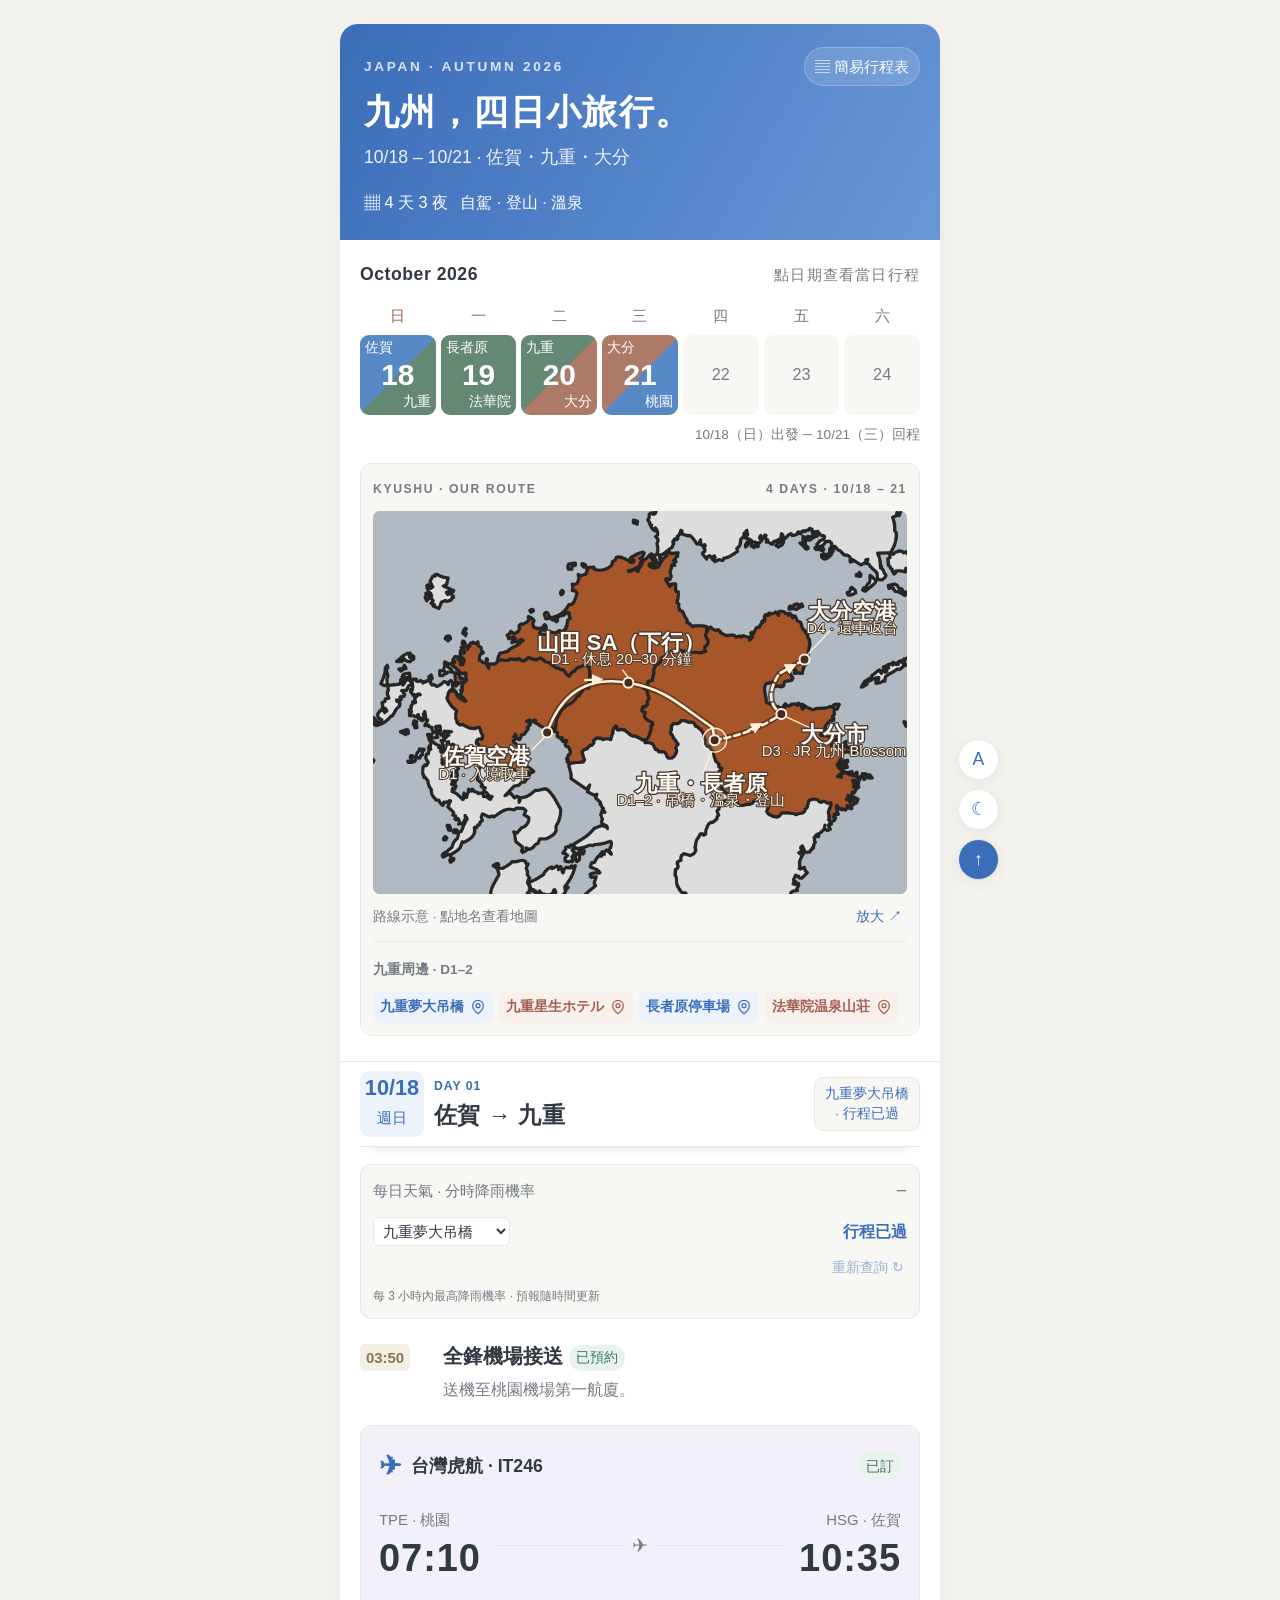
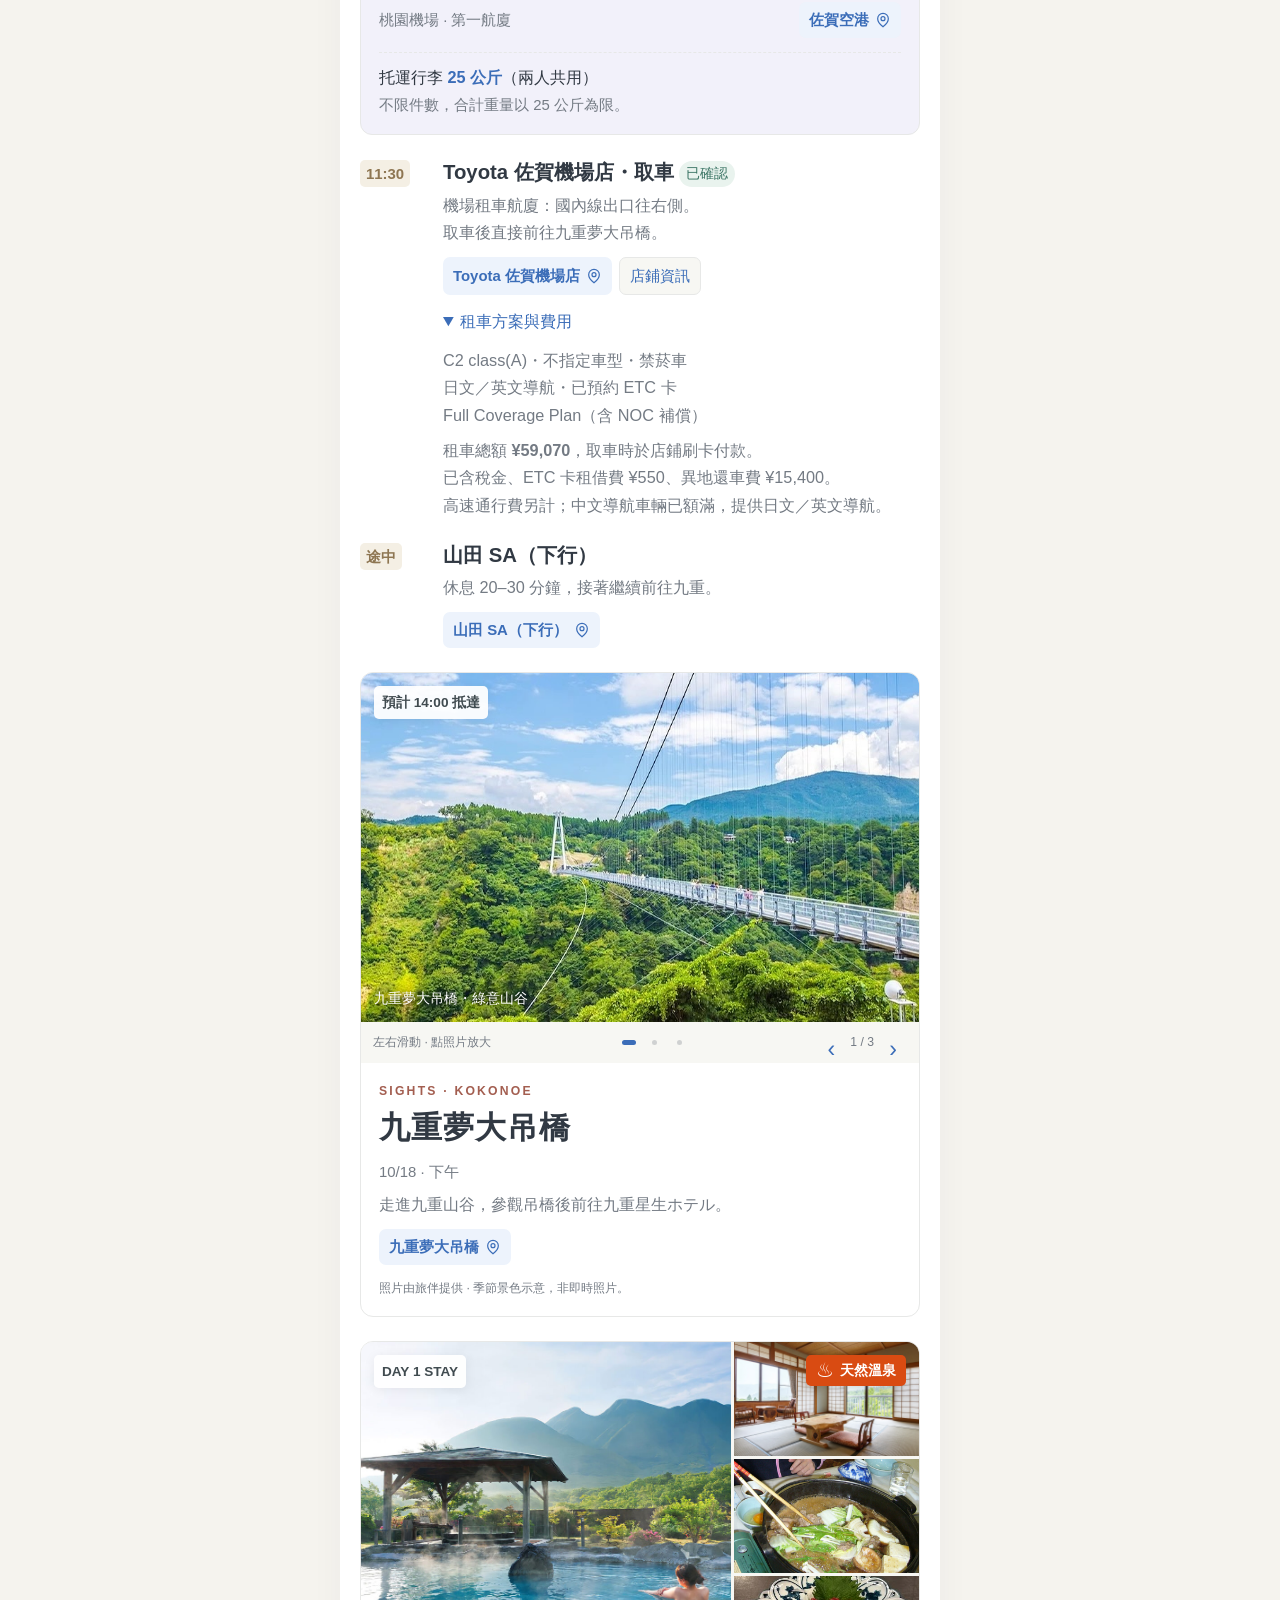
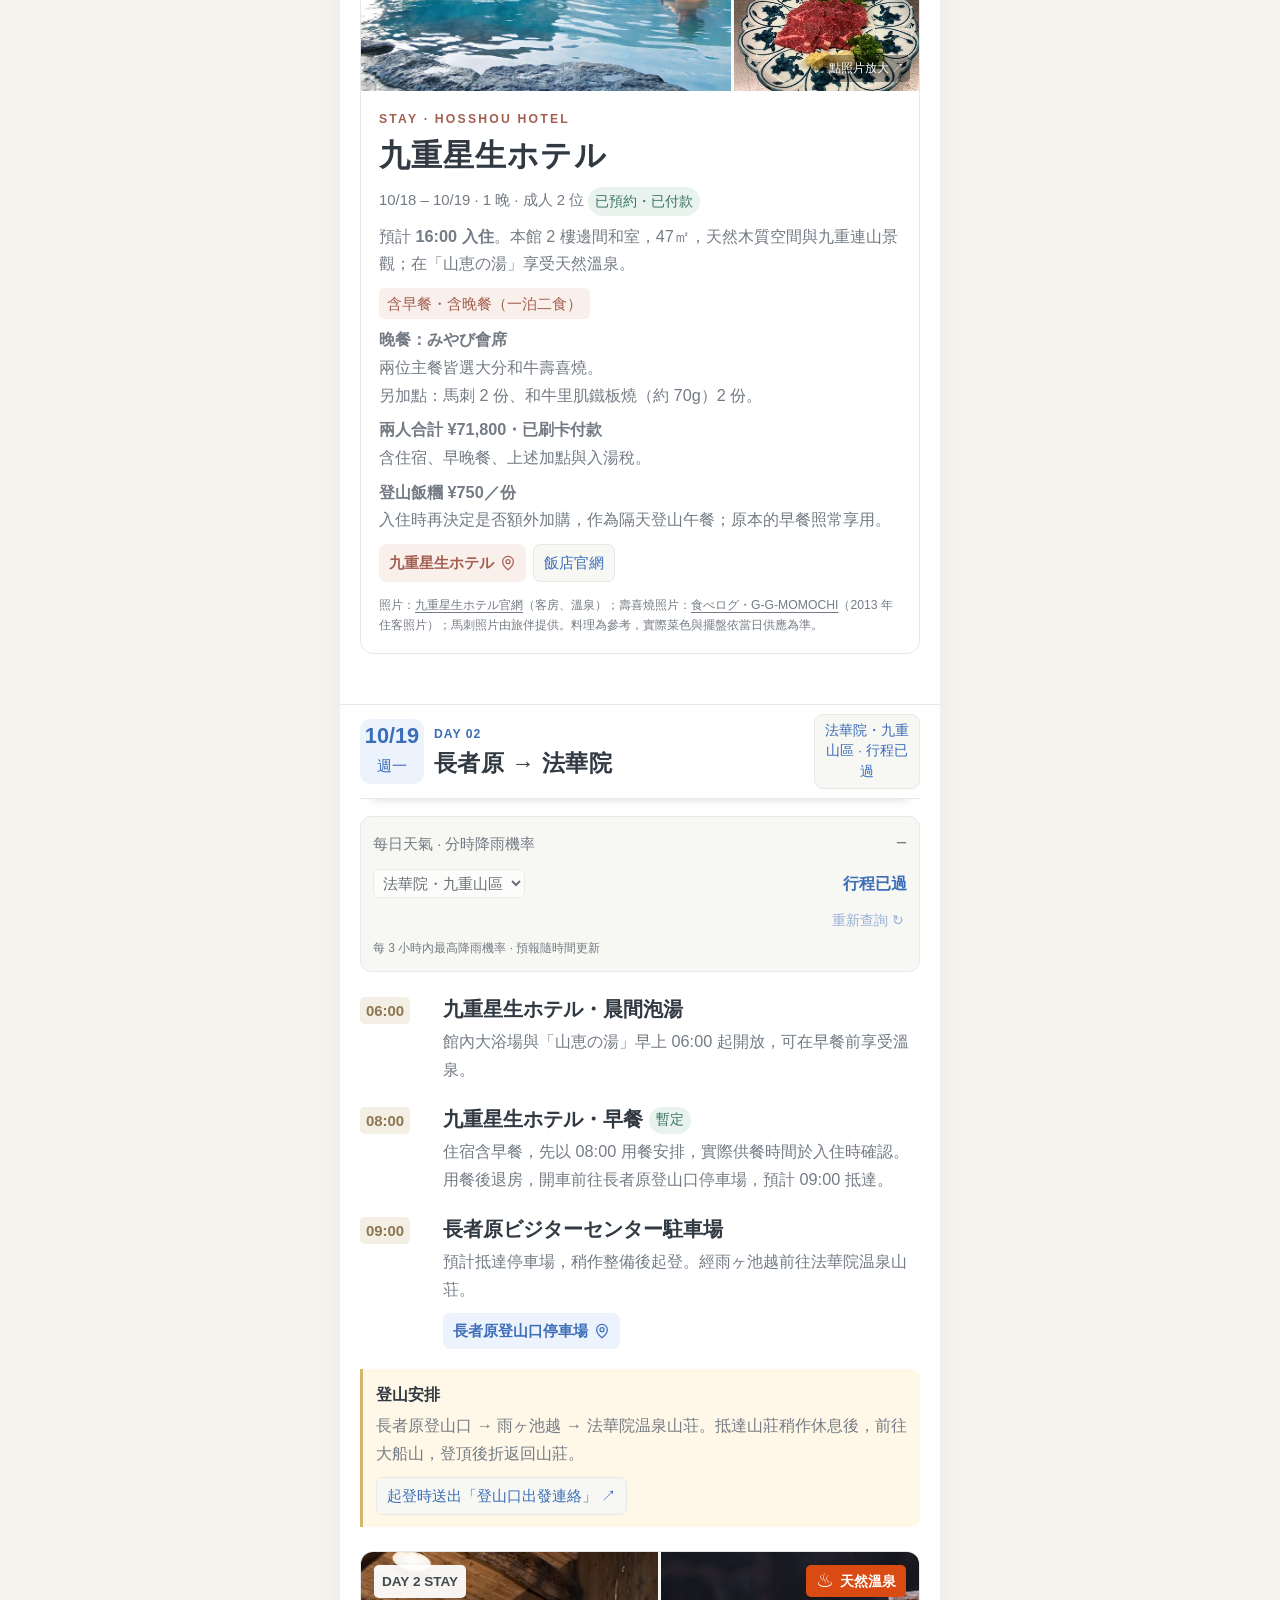
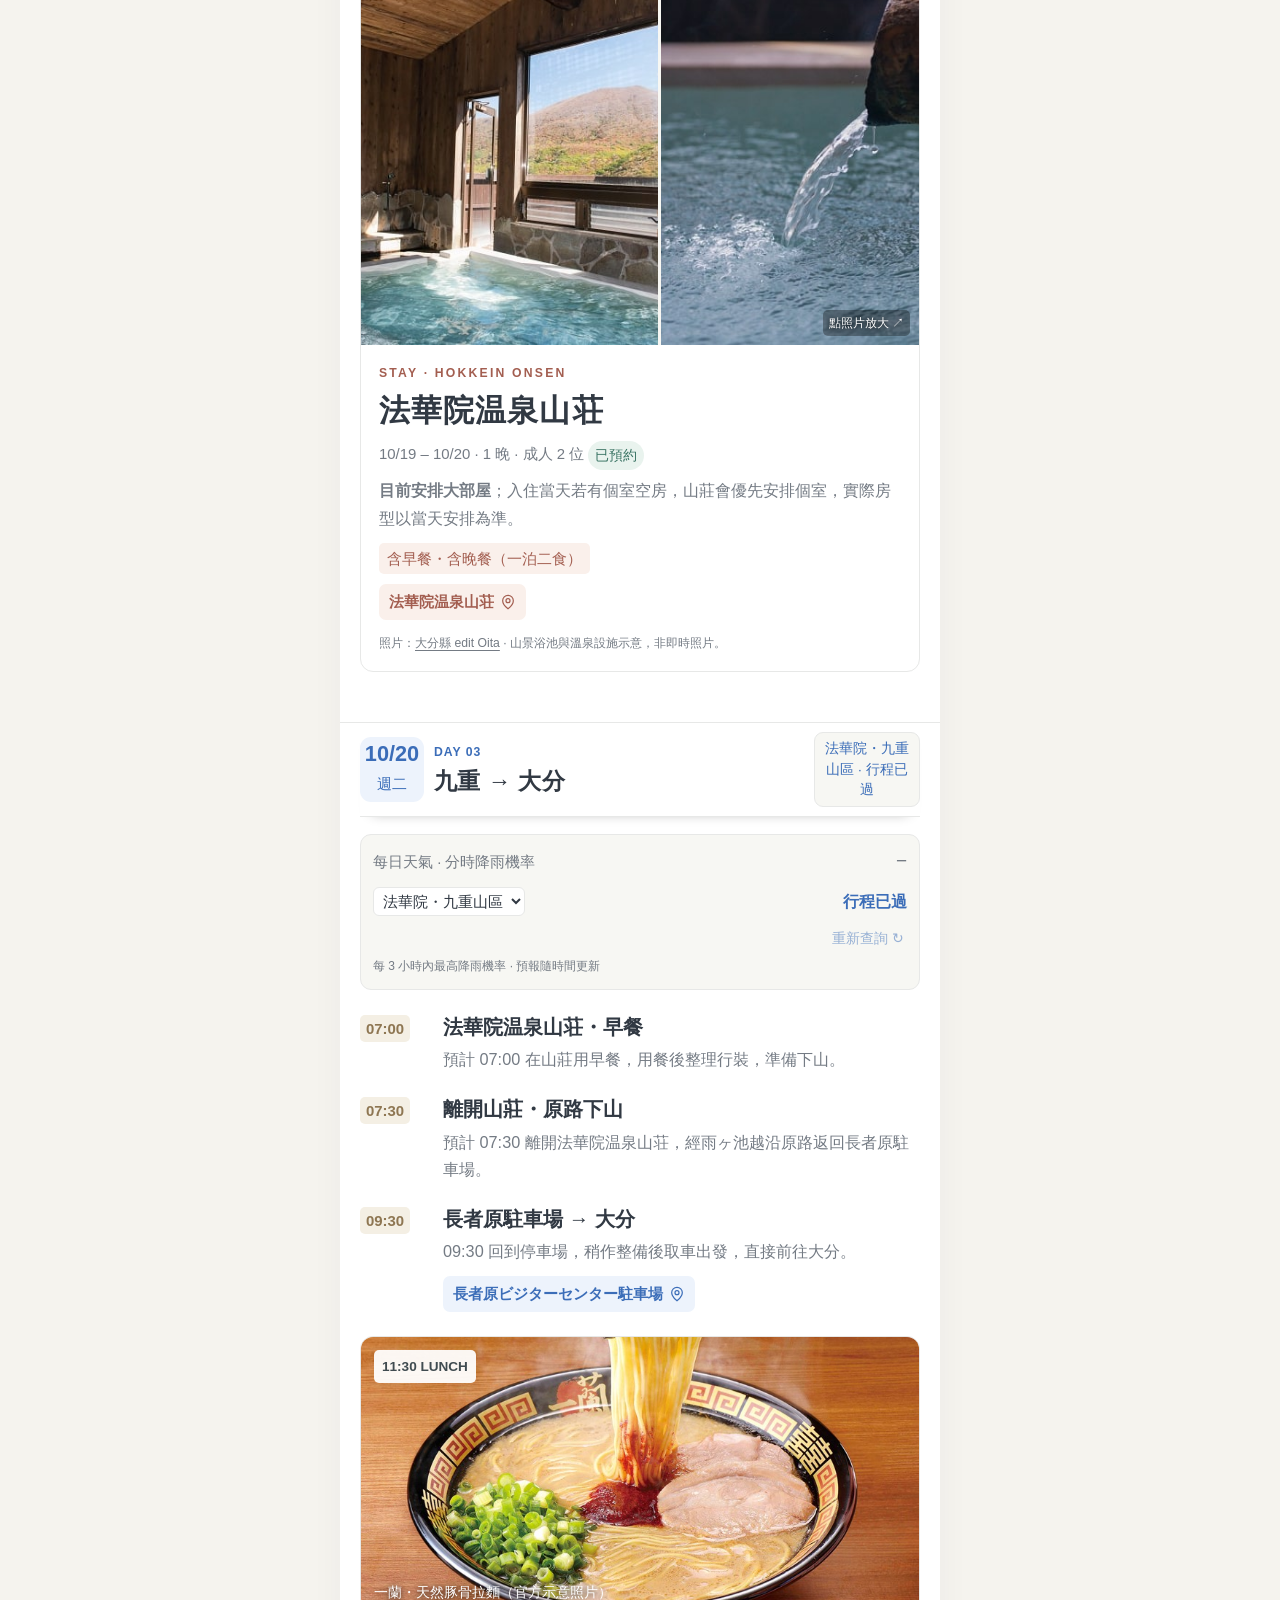
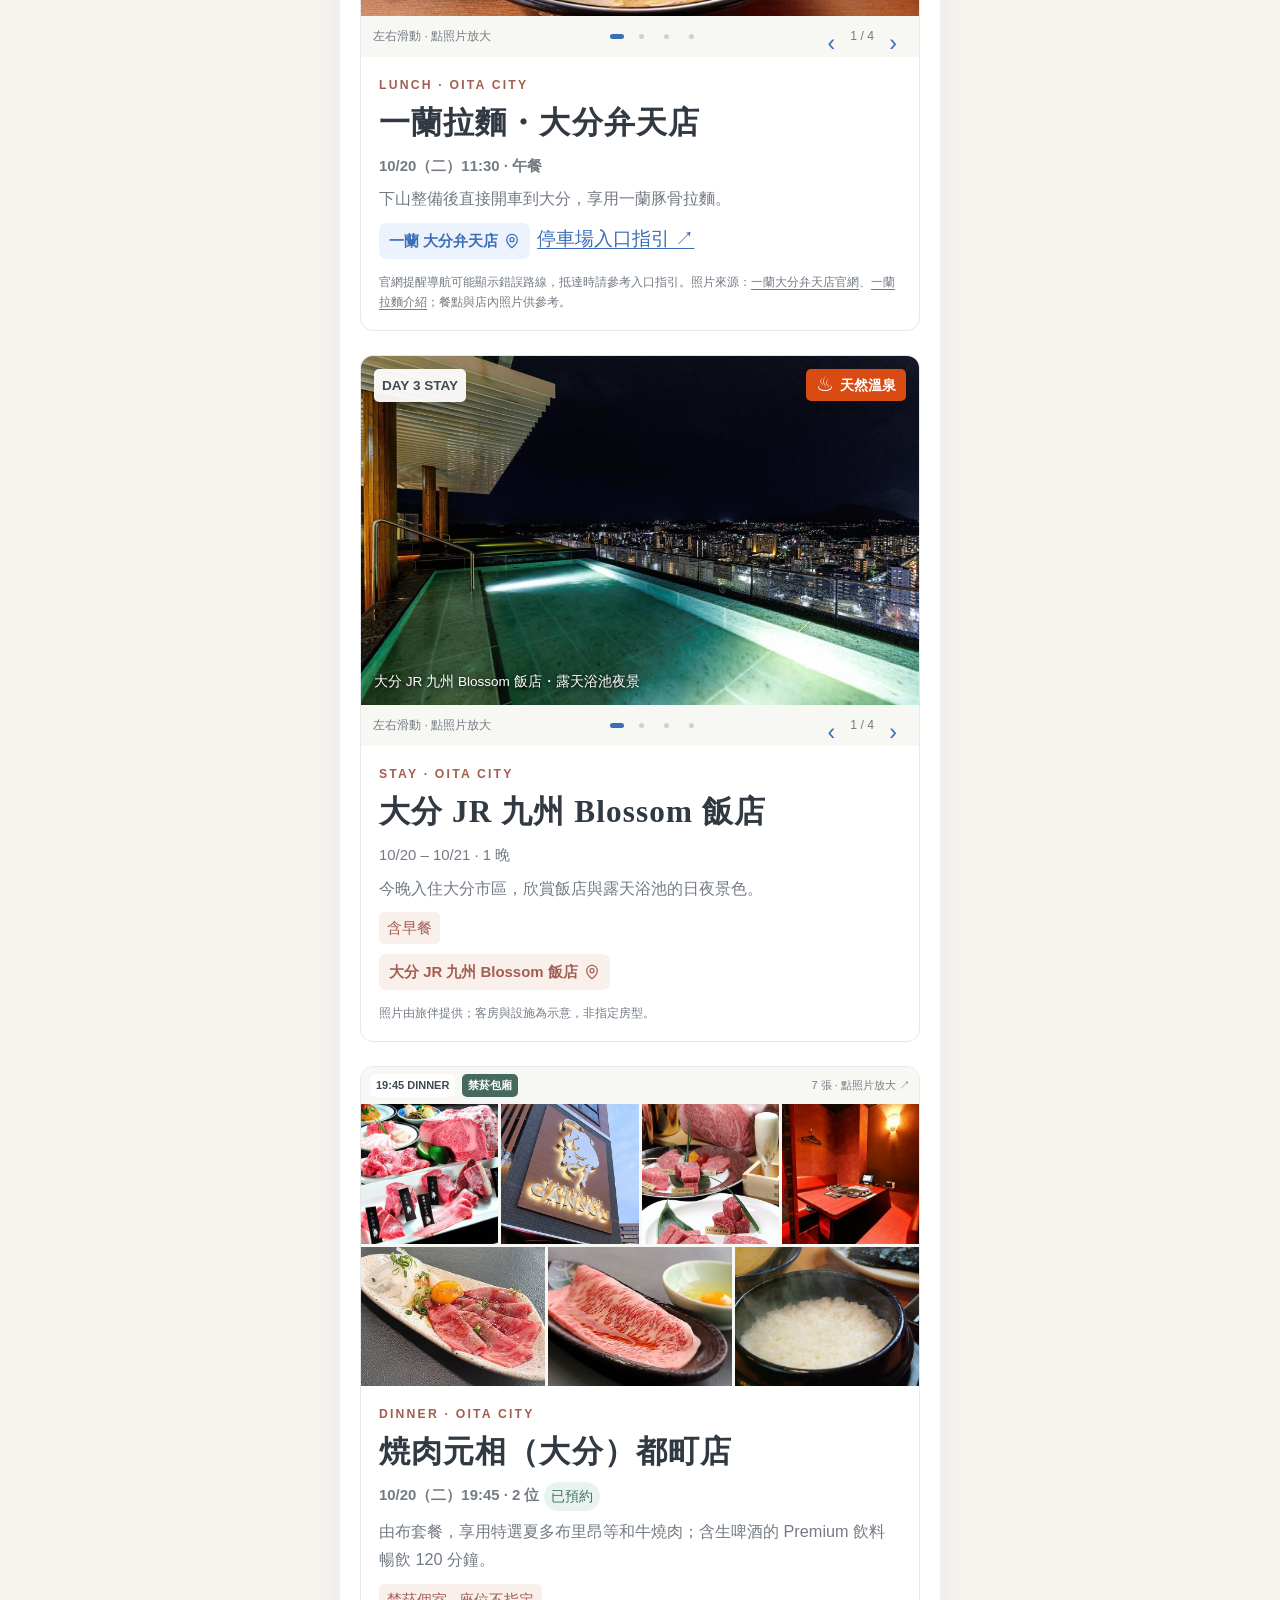
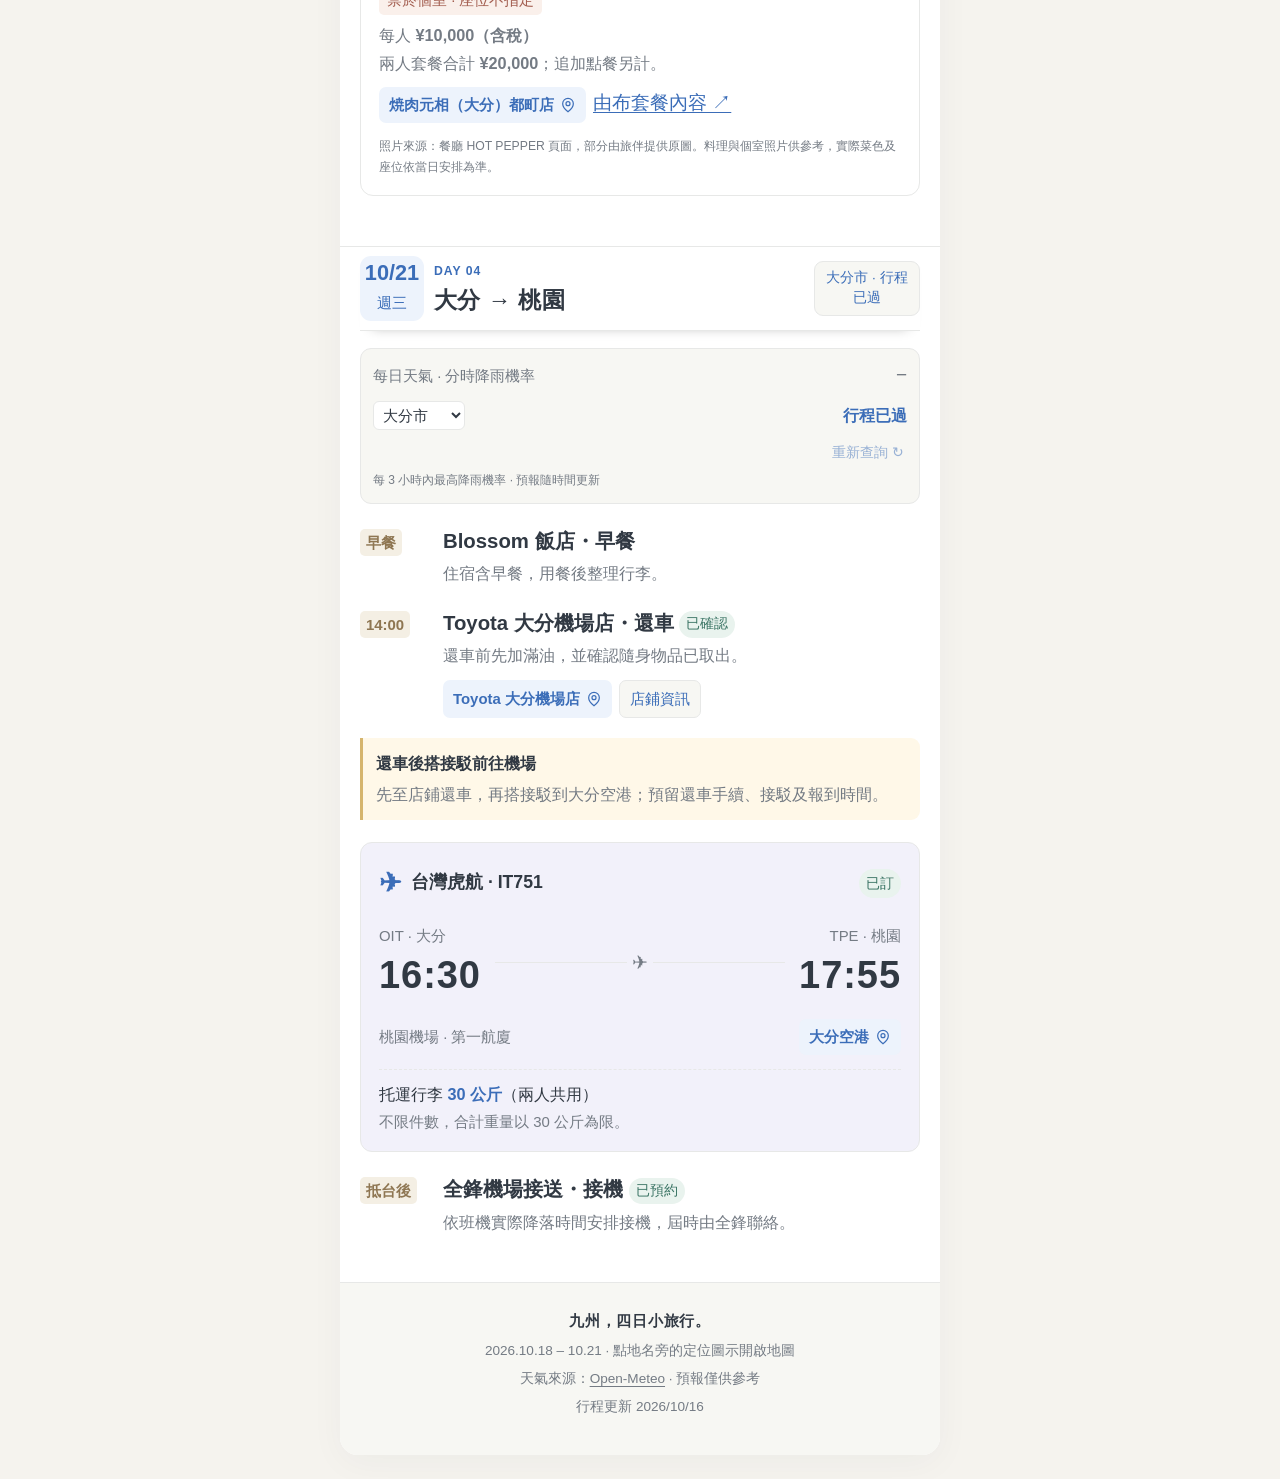
==== commit 6bc65090: "Replace Kokonoe bridge gallery with three supplied original photos" ====
--- a/index.html
+++ b/index.html
@@ -1 +1 @@
-<!doctype html><html lang="zh-Hant"><head><meta charset="utf-8"><meta name="viewport" content="width=device-width,initial-scale=1"><meta name="theme-color" content="#3b6db8"><meta name="description" content="2026 年 10 月 18 至 21 日九州四日行程：佐賀、九重、大分。航班、租車、住宿、照片與每日天氣。"><title>九州四日旅 · 2026/10/18–21</title><script>try{var t=localStorage.getItem('trip-2026-10-theme');document.documentElement.dataset.theme=t==='dark'?'dark':'light';var s=localStorage.getItem('trip-2026-10-scale');if(['1','1.12','1.24'].includes(s)){document.documentElement.dataset.scale=s;document.documentElement.style.setProperty('--scale',s);}}catch(e){}</script><link rel="stylesheet" href="styles.css?v=20261015-ichiran"></head><body id="top"><div class="container"><header class="hero"><span class="eyebrow">JAPAN · AUTUMN 2026</span><a class="view-link" href="summary.html">▤ 簡易行程表</a><h1>九州，四日小旅行。</h1><p>10/18 – 10/21 · 佐賀・九重・大分</p><div class="hero-meta"><span>▦ 4 天 3 夜</span><span>自駕 · 登山 · 溫泉</span></div></header><nav class="calendar" aria-label="每日行程"><div class="section-caption"><strong>October 2026</strong><span>點日期查看當日行程</span></div><div class="week" aria-hidden="true"><span>日</span><span>一</span><span>二</span><span>三</span><span>四</span><span>五</span><span>六</span></div><div class="calendar-grid"><a class="cal-day" href="#day1" aria-label="10/18 星期日 佐賀到九重"><span class="cal-from">佐賀</span><b>18</b><span class="cal-to">九重</span></a><a class="cal-day" href="#day2" aria-label="10/19 星期一 九重登山"><span class="cal-from">長者原</span><b>19</b><span class="cal-to">法華院</span></a><a class="cal-day" href="#day3" aria-label="10/20 星期二 大分"><span class="cal-from">九重</span><b>20</b><span class="cal-to">大分</span></a><a class="cal-day" href="#day4" aria-label="10/21 星期三 回台灣"><span class="cal-from">大分</span><b>21</b><span class="cal-to">桃園</span></a><span class="cal-empty">22</span><span class="cal-empty">23</span><span class="cal-empty">24</span></div><div class="calendar-note">10/18（日）出發 ─ 10/21（三）回程</div></nav><section class="route-map" aria-label="九州行程地圖"><div class="route-map-head"><span>KYUSHU · OUR ROUTE</span><span>4 DAYS · 10/18 – 21</span></div><div class="kyushu-map"><img src="images/kyushu-route-base.png" alt="佐賀、福岡、大分三縣底圖" width="1610" height="1156"><svg class="kyushu-overlay" viewBox="0 0 1610 1156" xmlns="http://www.w3.org/2000/svg" aria-label="九州四日行程路線：佐賀空港、山田服務區、九重、大分市、大分空港"><defs><marker id="map-arrow" markerWidth="5" markerHeight="5" refX="3" refY="2.5" orient="auto"><path d="M0 0L5 2.5L0 5Z" fill="#fff2d7"/></marker></defs><g aria-hidden="true"><path class="map-line-under" d="M525 668 C570 540 657 498 770 518 S918 580 1024 653 L1030 691 Q1145 672 1231 612 Q1173 570 1225 490 L1301 448"/><path class="map-line" d="M525 668 C570 540 657 498 770 518 S918 580 1024 653 L1030 691"/><path class="map-line map-later" d="M1030 691 Q1145 672 1231 612 Q1173 570 1225 490 L1301 448"/><path class="map-direction" d="M637 510 L681 508" marker-end="url(#map-arrow)"/><path class="map-direction" d="M1130 663 L1162 646" marker-end="url(#map-arrow)"/><path class="map-direction" d="M1235 484 L1265 468" marker-end="url(#map-arrow)"/></g><a href="https://www.google.com/maps/search/?api=1&amp;query=%E4%BD%90%E8%B3%80%E7%A9%BA%E6%B8%AF" target="_blank" rel="noopener noreferrer" aria-label="佐賀空港地圖"><title>佐賀空港 · D1 · 入境取車</title><circle class="map-hit" cx="525" cy="668" r="50"/><path class="map-leader" d="M516 683 L480 720"/><circle class="map-node" cx="525" cy="668" r="15"/><text class="map-place" x="473" y="764" text-anchor="end">佐賀空港</text><text class="map-day" x="473" y="807" text-anchor="end">D1 · 入境取車</text></a><a href="https://maps.app.goo.gl/qr6r1aG6EDc47FmD8" target="_blank" rel="noopener noreferrer" aria-label="山田 SA（下行）地圖"><title>山田 SA（下行） · D1 · 休息 20–30 分鐘</title><circle class="map-hit" cx="770" cy="518" r="50"/><path class="map-leader" d="M768 500 L753 480"/><circle class="map-node" cx="770" cy="518" r="15"/><text class="map-place" x="748" y="418" text-anchor="middle">山田 SA（下行）</text><text class="map-day" x="748" y="461" text-anchor="middle">D1 · 休息 20–30 分鐘</text></a><a href="#route-mountain-stops" aria-label="九重・長者原周邊地點"><title>九重・長者原 · D1–2 · 吊橋・溫泉・登山</title><circle class="map-hit" cx="1030" cy="691" r="50"/><path class="map-leader" d="M1020 728 L995 789"/><circle class="map-ring" cx="1030" cy="691" r="36"/><circle class="map-node" cx="1030" cy="691" r="15"/><text class="map-place" x="988" y="844" text-anchor="middle">九重・長者原</text><text class="map-day" x="988" y="887" text-anchor="middle">D1–2 · 吊橋・溫泉・登山</text></a><a href="https://maps.app.goo.gl/UFtnb4A1TBKKUvmF8" target="_blank" rel="noopener noreferrer" aria-label="大分市地圖"><title>大分市 · D3 · JR 九州 Blossom</title><circle class="map-hit" cx="1231" cy="612" r="50"/><path class="map-leader" d="M1246 621 L1333 661"/><circle class="map-node" cx="1231" cy="612" r="15"/><text class="map-place" x="1390" y="696" text-anchor="middle">大分市</text><text class="map-day" x="1390" y="739" text-anchor="middle">D3 · JR 九州 Blossom</text></a><a href="https://www.google.com/maps/search/?api=1&amp;query=%E5%A4%A7%E5%88%86%E7%A9%BA%E6%B8%AF" target="_blank" rel="noopener noreferrer" aria-label="大分空港地圖"><title>大分空港 · D4 · 還車返台</title><circle class="map-hit" cx="1301" cy="448" r="50"/><path class="map-leader" d="M1310 433 L1380 359"/><circle class="map-node" cx="1301" cy="448" r="15"/><text class="map-place" x="1445" y="325" text-anchor="middle">大分空港</text><text class="map-day" x="1445" y="368" text-anchor="middle">D4 · 還車返台</text></a></svg></div><div class="route-map-note"><span>路線示意 · 點地名查看地圖</span><a href="images/kyushu-route-base.png" class="map-expand" target="_blank" rel="noopener noreferrer" aria-label="放大行程路線圖">放大 ↗</a></div><div class="route-mountain-stops" id="route-mountain-stops"><span class="mountain-caption">九重周邊 · D1–2</span><div class="links"><a href="https://maps.app.goo.gl/gnzkUsRZPtLk5ugy9" target="_blank" rel="noopener noreferrer" class="map-link">九重夢大吊橋<svg viewBox="0 0 24 24" fill="none" stroke="currentColor" stroke-width="1.8" aria-hidden="true"><path d="M20 10c0 6-8 12-8 12S4 16 4 10a8 8 0 1 1 16 0Z"/><circle cx="12" cy="10" r="3"/></svg></a><a href="https://www.google.com/maps/search/?api=1&amp;query=%E4%B9%9D%E9%87%8D%E6%98%9F%E7%94%9F%E3%83%9B%E3%83%86%E3%83%AB%20%E5%A4%A7%E5%88%86%E7%9C%8C%E7%8E%96%E7%8F%A0%E9%83%A1%E4%B9%9D%E9%87%8D%E7%94%BA%E7%94%B0%E9%87%8E230" target="_blank" rel="noopener noreferrer" class="map-link stay-link">九重星生ホテル<svg viewBox="0 0 24 24" fill="none" stroke="currentColor" stroke-width="1.8" aria-hidden="true"><path d="M20 10c0 6-8 12-8 12S4 16 4 10a8 8 0 1 1 16 0Z"/><circle cx="12" cy="10" r="3"/></svg></a><a href="https://maps.app.goo.gl/Dajvcyd1RRqne4A86" target="_blank" rel="noopener noreferrer" class="map-link">長者原停車場<svg viewBox="0 0 24 24" fill="none" stroke="currentColor" stroke-width="1.8" aria-hidden="true"><path d="M20 10c0 6-8 12-8 12S4 16 4 10a8 8 0 1 1 16 0Z"/><circle cx="12" cy="10" r="3"/></svg></a><a href="https://maps.app.goo.gl/927fi7xS3Q4PLwQB8" target="_blank" rel="noopener noreferrer" class="map-link stay-link">法華院温泉山荘<svg viewBox="0 0 24 24" fill="none" stroke="currentColor" stroke-width="1.8" aria-hidden="true"><path d="M20 10c0 6-8 12-8 12S4 16 4 10a8 8 0 1 1 16 0Z"/><circle cx="12" cy="10" r="3"/></svg></a></div></div></section><main><section class="day" id="day1"><header class="day-header"><div class="day-num"><strong>10/18</strong><small>週日</small></div><div class="day-title"><div class="d-tag">DAY 01</div><h2>佐賀 → 九重</h2><p class="sub">取車出發 · 山谷吊橋 · 溫泉旅館</p></div><a class="weather-mini" data-weather-for="day1" href="#weather-detail-day1" aria-label="查看10/18天氣">天氣查詢中</a></header><details class="weather-details" open id="weather-detail-day1"><summary>每日天氣 · 分時降雨機率</summary><div class="weather-panel" id="weather-day1" data-date="2026-10-18" data-locations="[{&quot;name&quot;: &quot;九重夢大吊橋&quot;, &quot;lat&quot;: 33.1727765, &quot;lon&quot;: 131.2255586}, {&quot;name&quot;: &quot;九重星生ホテル&quot;, &quot;lat&quot;: 33.11160524, &quot;lon&quot;: 131.2257196}]"><div class="weather-top"><select class="weather-location" aria-label="10/18 天氣地點"></select><div class="weather-main" role="status">查詢中…</div></div><div class="rain-grid"></div><div class="weather-foot"><span class="weather-updated"></span><button type="button" class="weather-refresh">重新查詢 ↻</button></div><p class="weather-hint">每 3 小時內最高降雨機率 · 預報隨時間更新</p></div></details><div class="spot"><div class="spot-time"><b>03:50</b></div><div class="spot-body"><h3>全鋒機場接送 <span class="status">已預約</span></h3><p>送機至桃園機場第一航廈。</p></div></div><article class="flight-card" aria-label="去程航班 IT246"><div class="flight-head"><span class="plane" aria-hidden="true">✈</span><span>台灣虎航 · IT246</span><span class="status">已訂</span></div><div class="flight-route"><div class="flight-end"><small>TPE · 桃園</small><strong>07:10</strong></div><span class="flight-arrow" aria-hidden="true">✈</span><div class="flight-end"><small>HSG · 佐賀</small><strong>10:35</strong></div></div><div class="flight-foot"><span>桃園機場 · 第一航廈</span><a class="map-link" href="https://www.google.com/maps/search/?api=1&amp;query=%E4%BD%90%E8%B3%80%E7%A9%BA%E6%B8%AF" target="_blank" rel="noopener noreferrer">佐賀空港<svg viewBox="0 0 24 24" fill="none" stroke="currentColor" stroke-width="1.8" aria-hidden="true"><path d="M20 10c0 6-8 12-8 12S4 16 4 10a8 8 0 1 1 16 0Z"/><circle cx="12" cy="10" r="3"/></svg></a></div><div class="baggage">托運行李 <strong>25 公斤</strong>（兩人共用）<small>不限件數，合計重量以 25 公斤為限。</small></div></article><div class="spot"><div class="spot-time"><b>11:30</b></div><div class="spot-body"><h3>Toyota 佐賀機場店・取車 <span class="status">已確認</span></h3><p>機場租車航廈：國內線出口往右側。<br>取車後直接前往九重夢大吊橋。</p><div class="links"><a class="map-link" href="https://www.google.com/maps/search/?api=1&amp;query=%E3%83%88%E3%83%A8%E3%82%BF%E3%83%AC%E3%83%B3%E3%82%BF%E3%82%AB%E3%83%BC%20%E4%BD%90%E8%B3%80%E7%A9%BA%E6%B8%AF%E5%BA%97%20%E4%BD%90%E8%B3%80%E5%B8%82%E5%B7%9D%E5%89%AF%E7%94%BA%E5%A4%A7%E5%AD%97%E7%8A%AC%E4%BA%95%E9%81%939476-187" target="_blank" rel="noopener noreferrer">Toyota 佐賀機場店<svg viewBox="0 0 24 24" fill="none" stroke="currentColor" stroke-width="1.8" aria-hidden="true"><path d="M20 10c0 6-8 12-8 12S4 16 4 10a8 8 0 1 1 16 0Z"/><circle cx="12" cy="10" r="3"/></svg></a><a class="soft-link" href="https://rent.toyota.co.jp/shop/detail.aspx?eCode=022&amp;rCode=68201" target="_blank" rel="noopener noreferrer">店鋪資訊</a></div><details class="rental-details" open><summary>租車方案與費用</summary><p>C2 class(A)・不指定車型・禁菸車<br>日文／英文導航・已預約 ETC 卡<br>Full Coverage Plan（含 NOC 補償）</p><p>租車總額 <strong>¥59,070</strong>，取車時於店鋪刷卡付款。<br>已含稅金、ETC 卡租借費 ¥550、異地還車費 ¥15,400。<br>高速通行費另計；中文導航車輛已額滿，提供日文／英文導航。</p></details></div></div><div class="spot"><div class="spot-time"><b>途中</b></div><div class="spot-body"><h3>山田 SA（下行）</h3><p>休息 20–30 分鐘，接著繼續前往九重。</p><div class="links"><a class="map-link" href="https://maps.app.goo.gl/qr6r1aG6EDc47FmD8" target="_blank" rel="noopener noreferrer">山田 SA（下行）<svg viewBox="0 0 24 24" fill="none" stroke="currentColor" stroke-width="1.8" aria-hidden="true"><path d="M20 10c0 6-8 12-8 12S4 16 4 10a8 8 0 1 1 16 0Z"/><circle cx="12" cy="10" r="3"/></svg></a></div></div></div><article class="feature" id="bridge"><div data-carousel><div class="photo-area"><div class="carousel-track" aria-label="bridge 照片，可左右滑動"><div class="carousel-slide"><button type="button" class="photo" aria-label="放大九重夢大吊橋・秋日景色"><img src="images/yume-bridge-1.jpg" alt="九重夢大吊橋・秋日景色" loading="lazy" width="900" height="675"></button><span class="carousel-caption">九重夢大吊橋・秋日景色</span></div><div class="carousel-slide"><button type="button" class="photo" aria-label="放大九重夢大吊橋・山谷全景"><img src="images/yume-bridge-2.jpg" alt="九重夢大吊橋・山谷全景" loading="lazy" width="900" height="675"></button><span class="carousel-caption">九重夢大吊橋・山谷全景</span></div></div><span class="photo-badge">預計 14:00 抵達</span></div><div class="carousel-controls"><span>左右滑動 · 點照片放大</span><div class="carousel-dots"><button type="button" class="carousel-dot" aria-label="bridge 第 1 張" aria-pressed="true"></button><button type="button" class="carousel-dot" aria-label="bridge 第 2 張" aria-pressed="false"></button></div><div class="carousel-nav"><button class="carousel-step" data-prev aria-label="bridge 上一張">‹</button><span data-counter>1 / 2</span><button class="carousel-step" data-next aria-label="bridge 下一張">›</button></div></div></div><div class="feature-body"><div class="kicker">SIGHTS · KOKONOE</div><h3>九重夢大吊橋</h3><div class="stay-dates">10/18 · 下午</div><p>走進九重山谷，參觀吊橋後前往九重星生ホテル。</p><div class="links"><a class="map-link" href="https://maps.app.goo.gl/gnzkUsRZPtLk5ugy9" target="_blank" rel="noopener noreferrer">九重夢大吊橋<svg viewBox="0 0 24 24" fill="none" stroke="currentColor" stroke-width="1.8" aria-hidden="true"><path d="M20 10c0 6-8 12-8 12S4 16 4 10a8 8 0 1 1 16 0Z"/><circle cx="12" cy="10" r="3"/></svg></a></div><p class="credit">照片：<a class="" href="https://www.visit-oita.jp/spots/detail/4473" target="_blank" rel="noopener noreferrer">大分縣觀光資訊</a> · 季節景色示意，非即時照片。</p></div></article><article class="feature" id="hosshou"><div class="photo-area"><div class="photo-grid one-three"><button type="button" class="photo" aria-label="放大九重星生ホテル・山恵の湯"><img src="images/hosshou-onsen.jpg" alt="九重星生ホテル・山恵の湯" loading="lazy" width="1024" height="777"></button><button type="button" class="photo" aria-label="放大九重星生ホテル・本館 2 樓邊間和室"><img src="images/hosshou-room.jpg" alt="九重星生ホテル・本館 2 樓邊間和室" loading="lazy" width="1800" height="960"></button><button type="button" class="photo" aria-label="放大九重星生ホテル・壽喜燒參考照片"><img src="images/hosshou-sukiyaki.jpg" alt="九重星生ホテル・壽喜燒參考照片" loading="lazy" width="640" height="480"></button><button type="button" class="photo" aria-label="放大九重星生ホテル・晚餐加購馬刺（已訂 2 份）"><img src="images/hosshou-basashi.jpg" alt="九重星生ホテル・晚餐加購馬刺（已訂 2 份）" loading="lazy" width="363" height="273"></button></div><span class="photo-badge">DAY 1 STAY</span><span class="photo-badge right onsen-badge"><span class="onsen-symbol" aria-hidden="true">♨</span>天然溫泉</span><span class="photo-hint">點照片放大 ↗</span></div><div class="feature-body"><div class="kicker">STAY · HOSSHOU HOTEL</div><h3>九重星生ホテル</h3><div class="stay-dates">10/18 – 10/19 · 1 晚 · 成人 2 位 <span class="status">已預約・已付款</span></div><p>預計 <strong>16:00 入住</strong>。本館 2 樓邊間和室，47㎡，天然木質空間與九重連山景觀；在「山恵の湯」享受天然溫泉。</p><div class="meal-tag">含早餐・含晚餐（一泊二食）</div><p><strong>晚餐：みやび會席</strong><br>兩位主餐皆選大分和牛壽喜燒。<br>另加點：馬刺 2 份、和牛里肌鐵板燒（約 70g）2 份。</p><p><strong>兩人合計 ¥71,800・已刷卡付款</strong><br>含住宿、早晚餐、上述加點與入湯稅。</p><p><strong>登山飯糰 ¥750／份</strong><br>入住時再決定是否額外加購，作為隔天登山午餐；原本的早餐照常享用。</p><div class="links"><a class="map-link stay-link" href="https://www.google.com/maps/search/?api=1&amp;query=%E4%B9%9D%E9%87%8D%E6%98%9F%E7%94%9F%E3%83%9B%E3%83%86%E3%83%AB%20%E5%A4%A7%E5%88%86%E7%9C%8C%E7%8E%96%E7%8F%A0%E9%83%A1%E4%B9%9D%E9%87%8D%E7%94%BA%E7%94%B0%E9%87%8E230" target="_blank" rel="noopener noreferrer">九重星生ホテル<svg viewBox="0 0 24 24" fill="none" stroke="currentColor" stroke-width="1.8" aria-hidden="true"><path d="M20 10c0 6-8 12-8 12S4 16 4 10a8 8 0 1 1 16 0Z"/><circle cx="12" cy="10" r="3"/></svg></a><a class="soft-link" href="https://hosshouhotel.co.jp/" target="_blank" rel="noopener noreferrer">飯店官網</a></div><p class="credit">照片：<a href="https://hosshouhotel.co.jp/" target="_blank" rel="noopener noreferrer">九重星生ホテル官網</a>（客房、溫泉）；壽喜燒照片：<a href="https://tabelog.com/oita/A4404/A440404/44009981/dtlrvwlst/" target="_blank" rel="noopener noreferrer">食べログ・G‐G-MOMOCHI</a>（2013 年住客照片）；馬刺照片由旅伴提供。料理為參考，實際菜色與擺盤依當日供應為準。</p></div></article></section><section class="day" id="day2"><header class="day-header"><div class="day-num"><strong>10/19</strong><small>週一</small></div><div class="day-title"><div class="d-tag">DAY 02</div><h2>長者原 → 法華院</h2><p class="sub">早餐後上山 · 今晚住溫泉山莊</p></div><a class="weather-mini" data-weather-for="day2" href="#weather-detail-day2" aria-label="查看10/19天氣">天氣查詢中</a></header><details class="weather-details" open id="weather-detail-day2"><summary>每日天氣 · 分時降雨機率</summary><div class="weather-panel" id="weather-day2" data-date="2026-10-19" data-locations="[{&quot;name&quot;: &quot;法華院・九重山區&quot;, &quot;lat&quot;: 33.0963163, &quot;lon&quot;: 131.2554062}]"><div class="weather-top"><select class="weather-location" aria-label="10/19 天氣地點"></select><div class="weather-main" role="status">查詢中…</div></div><div class="rain-grid"></div><div class="weather-foot"><span class="weather-updated"></span><button type="button" class="weather-refresh">重新查詢 ↻</button></div><p class="weather-hint">每 3 小時內最高降雨機率 · 預報隨時間更新</p></div></details><div class="spot"><div class="spot-time"><b>06:00</b></div><div class="spot-body"><h3>九重星生ホテル・晨間泡湯</h3><p>館內大浴場與「山恵の湯」早上 06:00 起開放，可在早餐前享受溫泉。</p></div></div><div class="spot"><div class="spot-time"><b>08:00</b></div><div class="spot-body"><h3>九重星生ホテル・早餐 <span class="status">暫定</span></h3><p>住宿含早餐，先以 08:00 用餐安排，實際供餐時間於入住時確認。用餐後退房，開車前往長者原登山口停車場，預計 09:00 抵達。</p></div></div><div class="spot"><div class="spot-time"><b>09:00</b></div><div class="spot-body"><h3>長者原ビジターセンター駐車場</h3><p>預計抵達停車場，稍作整備後起登。經雨ヶ池越前往法華院温泉山荘。</p><div class="links"><a class="map-link" href="https://maps.app.goo.gl/Dajvcyd1RRqne4A86" target="_blank" rel="noopener noreferrer">長者原登山口停車場<svg viewBox="0 0 24 24" fill="none" stroke="currentColor" stroke-width="1.8" aria-hidden="true"><path d="M20 10c0 6-8 12-8 12S4 16 4 10a8 8 0 1 1 16 0Z"/><circle cx="12" cy="10" r="3"/></svg></a></div></div></div><aside class="tip"><strong>登山安排</strong>長者原登山口 → 雨ヶ池越 → 法華院温泉山荘。抵達山莊稍作休息後，前往大船山，登頂後折返回山莊。<div class="links"><a class="soft-link" href="https://tetto910.com/page-4711/" target="_blank" rel="noopener noreferrer">起登時送出「登山口出發連絡」 ↗</a></div></aside><article class="feature" id="hokkein"><div class="photo-area"><div class="photo-grid two"><button type="button" class="photo" aria-label="放大法華院温泉山荘・山景浴池"><img src="images/hokkein-bath.jpg" alt="法華院温泉山荘・山景浴池" loading="lazy" width="900" height="675"></button><button type="button" class="photo" aria-label="放大法華院温泉山荘・溫泉"><img src="images/hokkein-view.jpg" alt="法華院温泉山荘・溫泉" loading="lazy" width="900" height="675"></button></div><span class="photo-badge">DAY 2 STAY</span><span class="photo-badge right onsen-badge"><span class="onsen-symbol" aria-hidden="true">♨</span>天然溫泉</span><span class="photo-hint">點照片放大 ↗</span></div><div class="feature-body"><div class="kicker">STAY · HOKKEIN ONSEN</div><h3>法華院温泉山荘</h3><div class="stay-dates">10/19 – 10/20 · 1 晚 · 成人 2 位 <span class="status">已預約</span></div><p><strong>目前安排大部屋</strong>；入住當天若有個室空房，山莊會優先安排個室，實際房型以當天安排為準。</p><div class="meal-tag">含早餐・含晚餐（一泊二食）</div><div class="links"><a class="map-link stay-link" href="https://maps.app.goo.gl/927fi7xS3Q4PLwQB8" target="_blank" rel="noopener noreferrer">法華院温泉山荘<svg viewBox="0 0 24 24" fill="none" stroke="currentColor" stroke-width="1.8" aria-hidden="true"><path d="M20 10c0 6-8 12-8 12S4 16 4 10a8 8 0 1 1 16 0Z"/><circle cx="12" cy="10" r="3"/></svg></a></div><p class="credit">照片：<a class="" href="https://edit.pref.oita.jp/news-columns/1470/" target="_blank" rel="noopener noreferrer">大分縣 edit Oita</a> · 山景浴池與溫泉設施示意，非即時照片。</p></div></article></section><section class="day" id="day3"><header class="day-header"><div class="day-num"><strong>10/20</strong><small>週二</small></div><div class="day-title"><div class="d-tag">DAY 03</div><h2>九重 → 大分</h2><p class="sub">山區之後 · 大分住宿 · 19:45 燒肉</p></div><a class="weather-mini" data-weather-for="day3" href="#weather-detail-day3" aria-label="查看10/20天氣">天氣查詢中</a></header><details class="weather-details" open id="weather-detail-day3"><summary>每日天氣 · 分時降雨機率</summary><div class="weather-panel" id="weather-day3" data-date="2026-10-20" data-locations="[{&quot;name&quot;: &quot;法華院・九重山區&quot;, &quot;lat&quot;: 33.0963163, &quot;lon&quot;: 131.2554062}, {&quot;name&quot;: &quot;大分市&quot;, &quot;lat&quot;: 33.233334, &quot;lon&quot;: 131.607296}]"><div class="weather-top"><select class="weather-location" aria-label="10/20 天氣地點"></select><div class="weather-main" role="status">查詢中…</div></div><div class="rain-grid"></div><div class="weather-foot"><span class="weather-updated"></span><button type="button" class="weather-refresh">重新查詢 ↻</button></div><p class="weather-hint">每 3 小時內最高降雨機率 · 預報隨時間更新</p></div></details><div class="spot"><div class="spot-time"><b>07:00</b></div><div class="spot-body"><h3>法華院温泉山荘・早餐</h3><p>預計 07:00 在山莊用早餐，用餐後整理行裝，準備下山。</p></div></div><div class="spot"><div class="spot-time"><b>07:30</b></div><div class="spot-body"><h3>離開山莊・原路下山</h3><p>預計 07:30 離開法華院温泉山荘，經雨ヶ池越沿原路返回長者原駐車場。</p></div></div><div class="spot"><div class="spot-time"><b>09:30</b></div><div class="spot-body"><h3>長者原駐車場 → 大分</h3><p>09:30 回到停車場，稍作整備後取車出發，直接前往大分。</p><div class="links"><a class="map-link" href="https://maps.app.goo.gl/Dajvcyd1RRqne4A86" target="_blank" rel="noopener noreferrer">長者原ビジターセンター駐車場<svg viewBox="0 0 24 24" fill="none" stroke="currentColor" stroke-width="1.8" aria-hidden="true"><path d="M20 10c0 6-8 12-8 12S4 16 4 10a8 8 0 1 1 16 0Z"/><circle cx="12" cy="10" r="3"/></svg></a></div></div></div><article class="feature" id="ichiran"><div data-carousel><div class="photo-area"><div class="carousel-track" aria-label="一蘭照片，可左右滑動"><div class="carousel-slide"><button type="button" class="photo" aria-label="放大一蘭・天然豚骨拉麵（官方示意照片）"><img src="images/ichiran-ramen.jpg" alt="一蘭・天然豚骨拉麵（官方示意照片）" loading="lazy" width="765" height="545"></button><span class="carousel-caption">一蘭・天然豚骨拉麵（官方示意照片）</span></div><div class="carousel-slide"><button type="button" class="photo" aria-label="放大一蘭 大分弁天店・店面外觀"><img src="images/ichiran-exterior.jpg" alt="一蘭 大分弁天店・店面外觀" loading="lazy" width="960" height="720"></button><span class="carousel-caption">一蘭 大分弁天店・店面外觀</span></div><div class="carousel-slide"><button type="button" class="photo" aria-label="放大一蘭 大分弁天店・味集中吧台座位"><img src="images/ichiran-counter.jpg" alt="一蘭 大分弁天店・味集中吧台座位" loading="lazy" width="960" height="720"></button><span class="carousel-caption">一蘭 大分弁天店・味集中吧台座位</span></div><div class="carousel-slide"><button type="button" class="photo" aria-label="放大一蘭 大分弁天店・店內環境"><img src="images/ichiran-interior.jpg" alt="一蘭 大分弁天店・店內環境" loading="lazy" width="960" height="720"></button><span class="carousel-caption">一蘭 大分弁天店・店內環境</span></div></div><span class="photo-badge">11:30 LUNCH</span></div><div class="carousel-controls"><span>左右滑動 · 點照片放大</span><div class="carousel-dots"><button type="button" class="carousel-dot" aria-label="一蘭 第 1 張" aria-pressed="true"></button><button type="button" class="carousel-dot" aria-label="一蘭 第 2 張" aria-pressed="false"></button><button type="button" class="carousel-dot" aria-label="一蘭 第 3 張" aria-pressed="false"></button><button type="button" class="carousel-dot" aria-label="一蘭 第 4 張" aria-pressed="false"></button></div><div class="carousel-nav"><button class="carousel-step" data-prev aria-label="一蘭 上一張">‹</button><span data-counter>1 / 4</span><button class="carousel-step" data-next aria-label="一蘭 下一張">›</button></div></div></div><div class="feature-body"><div class="kicker">LUNCH · OITA CITY</div><h3>一蘭拉麵・大分弁天店</h3><div class="stay-dates"><strong>10/20（二）11:30 · 午餐</strong></div><p>下山整備後直接開車到大分，享用一蘭豚骨拉麵。</p><div class="links"><a class="map-link" href="https://www.google.com/maps/dir/?api=1&amp;destination=33.256508,131.614914" target="_blank" rel="noopener noreferrer">一蘭 大分弁天店<svg viewBox="0 0 24 24" fill="none" stroke="currentColor" stroke-width="1.8" aria-hidden="true"><path d="M20 10c0 6-8 12-8 12S4 16 4 10a8 8 0 1 1 16 0Z"/><circle cx="12" cy="10" r="3"/></svg></a><a href="https://ichiran.com/shop/img/gmap_benten.png" target="_blank" rel="noopener noreferrer">停車場入口指引 ↗</a></div><p class="credit">官網提醒導航可能顯示錯誤路線，抵達時請參考入口指引。照片來源：<a href="https://ichiran.com/shop/kyushu/oita-benten/" target="_blank" rel="noopener noreferrer">一蘭大分弁天店官網</a>、<a href="https://ichiran.com/ramen/" target="_blank" rel="noopener noreferrer">一蘭拉麵介紹</a>；餐點與店內照片供參考。</p></div></article><article class="feature" id="blossom"><div data-carousel><div class="photo-area"><div class="carousel-track" aria-label="blossom 照片，可左右滑動"><div class="carousel-slide"><button type="button" class="photo" aria-label="放大大分 JR 九州 Blossom 飯店・露天浴池夜景"><img src="images/blossom-night.jpg" alt="大分 JR 九州 Blossom 飯店・露天浴池夜景" loading="lazy" width="900" height="675"></button><span class="carousel-caption">大分 JR 九州 Blossom 飯店・露天浴池夜景</span></div><div class="carousel-slide"><button type="button" class="photo" aria-label="放大大分 JR 九州 Blossom 飯店・露天浴池日景"><img src="images/blossom-day.jpg" alt="大分 JR 九州 Blossom 飯店・露天浴池日景" loading="lazy" width="900" height="675"></button><span class="carousel-caption">大分 JR 九州 Blossom 飯店・露天浴池日景</span></div><div class="carousel-slide"><button type="button" class="photo" aria-label="放大大分 JR 九州 Blossom 飯店・飯店外觀"><img src="images/blossom-exterior.jpg" alt="大分 JR 九州 Blossom 飯店・飯店外觀" loading="lazy" width="900" height="675"></button><span class="carousel-caption">大分 JR 九州 Blossom 飯店・飯店外觀</span></div><div class="carousel-slide"><button type="button" class="photo" aria-label="放大大分 JR 九州 Blossom 飯店・客房示意"><img src="images/blossom-room.jpg" alt="大分 JR 九州 Blossom 飯店・客房示意" loading="lazy" width="900" height="675"></button><span class="carousel-caption">大分 JR 九州 Blossom 飯店・客房示意</span></div></div><span class="photo-badge">DAY 3 STAY</span><span class="photo-badge right onsen-badge"><span class="onsen-symbol" aria-hidden="true">♨</span>天然溫泉</span></div><div class="carousel-controls"><span>左右滑動 · 點照片放大</span><div class="carousel-dots"><button type="button" class="carousel-dot" aria-label="blossom 第 1 張" aria-pressed="true"></button><button type="button" class="carousel-dot" aria-label="blossom 第 2 張" aria-pressed="false"></button><button type="button" class="carousel-dot" aria-label="blossom 第 3 張" aria-pressed="false"></button><button type="button" class="carousel-dot" aria-label="blossom 第 4 張" aria-pressed="false"></button></div><div class="carousel-nav"><button class="carousel-step" data-prev aria-label="blossom 上一張">‹</button><span data-counter>1 / 4</span><button class="carousel-step" data-next aria-label="blossom 下一張">›</button></div></div></div><div class="feature-body"><div class="kicker">STAY · OITA CITY</div><h3>大分 JR 九州 Blossom 飯店</h3><div class="stay-dates">10/20 – 10/21 · 1 晚</div><p>今晚入住大分市區，欣賞飯店與露天浴池的日夜景色。</p><div class="meal-tag">含早餐</div><div class="links"><a class="map-link stay-link" href="https://maps.app.goo.gl/UFtnb4A1TBKKUvmF8" target="_blank" rel="noopener noreferrer">大分 JR 九州 Blossom 飯店<svg viewBox="0 0 24 24" fill="none" stroke="currentColor" stroke-width="1.8" aria-hidden="true"><path d="M20 10c0 6-8 12-8 12S4 16 4 10a8 8 0 1 1 16 0Z"/><circle cx="12" cy="10" r="3"/></svg></a></div><p class="credit">照片由旅伴提供；客房與設施為示意，非指定房型。</p></div></article><article class="feature" id="gansou"><div class="photo-area"><div class="gansou-gallery-meta"><span class="photo-badge">19:45 DINNER</span><span class="photo-badge right">禁菸包廂</span><span class="gansou-gallery-hint">7 張 · 點照片放大 ↗</span></div><div class="photo-grid four"><button type="button" class="photo" aria-label="放大焼肉元相・和牛料理示意"><img src="images/gansou-wagyu.jpg" alt="焼肉元相・和牛料理示意" loading="lazy" width="368" height="368"></button><button type="button" class="photo" aria-label="放大焼肉元相 都町店・入口"><img src="images/gansou-entrance.jpg" alt="焼肉元相 都町店・入口" loading="lazy" width="480" height="480"></button><button type="button" class="photo" aria-label="放大焼肉元相・和牛料理參考照片"><img src="images/gansou-course-hq.jpg" alt="焼肉元相・和牛料理參考照片" loading="lazy" width="480" height="480"></button><button type="button" class="photo" aria-label="放大焼肉元相 都町店・個室示意"><img src="images/gansou-interior.jpg" alt="焼肉元相 都町店・個室示意" loading="lazy" width="368" height="368"></button></div><div class="gansou-extra-photos" aria-label="元相料理照片"><button type="button" class="photo" aria-label="放大焼肉元相・和牛與蛋黃料理參考照片"><img src="images/gansou-wagyu-egg.jpg" alt="焼肉元相・和牛與蛋黃料理參考照片" loading="lazy" width="480" height="480"></button><button type="button" class="photo" aria-label="放大焼肉元相・薄切和牛參考照片"><img src="images/gansou-sliced-wagyu.jpg" alt="焼肉元相・薄切和牛參考照片" loading="lazy" width="480" height="480"></button><button type="button" class="photo" aria-label="放大焼肉元相・白飯參考照片"><img src="images/gansou-rice.jpg" alt="焼肉元相・白飯參考照片" loading="lazy" width="480" height="480"></button></div></div><div class="feature-body"><div class="kicker">DINNER · OITA CITY</div><h3>焼肉元相（大分）都町店</h3><div class="stay-dates"><strong>10/20（二）19:45 · 2 位</strong> <span class="status">已預約</span></div><p>由布套餐，享用特選夏多布里昂等和牛燒肉；含生啤酒的 Premium 飲料暢飲 120 分鐘。</p><div class="meal-tag">禁菸個室 · 座位不指定</div><p>每人 <strong>¥10,000（含稅）</strong><br>兩人套餐合計 <strong>¥20,000</strong>；追加點餐另計。</p><div class="links"><a class="map-link" href="https://maps.app.goo.gl/7Efxhar2c1gydk62A" target="_blank" rel="noopener noreferrer">焼肉元相（大分）都町店<svg viewBox="0 0 24 24" fill="none" stroke="currentColor" stroke-width="1.8" aria-hidden="true"><path d="M20 10c0 6-8 12-8 12S4 16 4 10a8 8 0 1 1 16 0Z"/><circle cx="12" cy="10" r="3"/></svg></a><a href="https://www.hotpepper.jp/strJ000055161/course_cnod26/" target="_blank" rel="noopener noreferrer">由布套餐內容 ↗</a></div><p class="credit">照片來源：餐廳 HOT PEPPER 頁面，部分由旅伴提供原圖。料理與個室照片供參考，實際菜色及座位依當日安排為準。</p></div></article></section><section class="day" id="day4"><header class="day-header"><div class="day-num"><strong>10/21</strong><small>週三</small></div><div class="day-title"><div class="d-tag">DAY 04</div><h2>大分 → 桃園</h2><p class="sub">14:00 還車 · 虎航帶我們回家</p></div><a class="weather-mini" data-weather-for="day4" href="#weather-detail-day4" aria-label="查看10/21天氣">天氣查詢中</a></header><details class="weather-details" open id="weather-detail-day4"><summary>每日天氣 · 分時降雨機率</summary><div class="weather-panel" id="weather-day4" data-date="2026-10-21" data-locations="[{&quot;name&quot;: &quot;大分市&quot;, &quot;lat&quot;: 33.233334, &quot;lon&quot;: 131.607296}, {&quot;name&quot;: &quot;大分空港&quot;, &quot;lat&quot;: 33.479444, &quot;lon&quot;: 131.737222}]"><div class="weather-top"><select class="weather-location" aria-label="10/21 天氣地點"></select><div class="weather-main" role="status">查詢中…</div></div><div class="rain-grid"></div><div class="weather-foot"><span class="weather-updated"></span><button type="button" class="weather-refresh">重新查詢 ↻</button></div><p class="weather-hint">每 3 小時內最高降雨機率 · 預報隨時間更新</p></div></details><div class="spot"><div class="spot-time"><b>早餐</b></div><div class="spot-body"><h3>Blossom 飯店・早餐</h3><p>住宿含早餐，用餐後整理行李。</p></div></div><div class="spot"><div class="spot-time"><b>14:00</b></div><div class="spot-body"><h3>Toyota 大分機場店・還車 <span class="status">已確認</span></h3><p>還車前先加滿油，並確認隨身物品已取出。</p><div class="links"><a class="map-link" href="https://maps.app.goo.gl/buRkkpWX2ztvm2YX8" target="_blank" rel="noopener noreferrer">Toyota 大分機場店<svg viewBox="0 0 24 24" fill="none" stroke="currentColor" stroke-width="1.8" aria-hidden="true"><path d="M20 10c0 6-8 12-8 12S4 16 4 10a8 8 0 1 1 16 0Z"/><circle cx="12" cy="10" r="3"/></svg></a><a class="soft-link" href="https://rent.toyota.co.jp/shop/detail.aspx?eCode=003&amp;rCode=68501" target="_blank" rel="noopener noreferrer">店鋪資訊</a></div></div></div><aside class="tip"><strong>還車後搭接駁前往機場</strong>先至店鋪還車，再搭接駁到大分空港；預留還車手續、接駁及報到時間。</aside><article class="flight-card" aria-label="回程航班 IT751"><div class="flight-head"><span class="plane" aria-hidden="true">✈</span><span>台灣虎航 · IT751</span><span class="status">已訂</span></div><div class="flight-route"><div class="flight-end"><small>OIT · 大分</small><strong>16:30</strong></div><span class="flight-arrow" aria-hidden="true">✈</span><div class="flight-end"><small>TPE · 桃園</small><strong>17:55</strong></div></div><div class="flight-foot"><span>桃園機場 · 第一航廈</span><a class="map-link" href="https://www.google.com/maps/search/?api=1&amp;query=%E5%A4%A7%E5%88%86%E7%A9%BA%E6%B8%AF" target="_blank" rel="noopener noreferrer">大分空港<svg viewBox="0 0 24 24" fill="none" stroke="currentColor" stroke-width="1.8" aria-hidden="true"><path d="M20 10c0 6-8 12-8 12S4 16 4 10a8 8 0 1 1 16 0Z"/><circle cx="12" cy="10" r="3"/></svg></a></div><div class="baggage">托運行李 <strong>30 公斤</strong>（兩人共用）<small>不限件數，合計重量以 30 公斤為限。</small></div></article><div class="spot"><div class="spot-time"><b>抵台後</b></div><div class="spot-body"><h3>全鋒機場接送・接機 <span class="status">已預約</span></h3><p>依班機實際降落時間安排接機，屆時由全鋒聯絡。</p></div></div></section></main><footer class="footer"><b>九州，四日小旅行。</b><p>2026.10.18 – 10.21 · 點地名旁的定位圖示開啟地圖</p><p>天氣來源：<a href="https://open-meteo.com/" target="_blank" rel="noopener noreferrer">Open-Meteo</a> · 預報僅供參考</p><p>行程更新 2026/10/15</p></footer></div><div class="float-tools" aria-label="閱讀工具"><button type="button" id="textToggle" aria-label="字體大小">A</button><button type="button" id="themeToggle" aria-label="切換深色模式">☾</button><a href="#top" aria-label="回到頂部">↑</a></div><dialog class="lightbox" id="lightbox" aria-label="放大照片"><button type="button" class="lightbox-close" aria-label="關閉照片"><svg viewBox="0 0 24 24" fill="none" stroke="currentColor" stroke-width="2" stroke-linecap="round" aria-hidden="true"><path d="M6 6l12 12M18 6L6 18"/></svg></button><div class="lightbox-stage"><img alt="" draggable="false"></div><p class="lightbox-caption"></p><p class="lightbox-swipe-hint"><span aria-hidden="true">←</span> 左右滑動切換照片 <span aria-hidden="true">→</span></p><div class="lightbox-nav"><button type="button" data-lightbox-prev aria-label="上一張照片">←</button><span data-lightbox-count aria-live="polite" aria-atomic="true"></span><button type="button" data-lightbox-next aria-label="下一張照片">→</button></div></dialog><script src="app.js?v=20261012-photo-swipe" defer></script><script src="weather.js?v=20261010-3h" defer></script></body></html>+<!doctype html><html lang="zh-Hant"><head><meta charset="utf-8"><meta name="viewport" content="width=device-width,initial-scale=1"><meta name="theme-color" content="#3b6db8"><meta name="description" content="2026 年 10 月 18 至 21 日九州四日行程：佐賀、九重、大分。航班、租車、住宿、照片與每日天氣。"><title>九州四日旅 · 2026/10/18–21</title><script>try{var t=localStorage.getItem('trip-2026-10-theme');document.documentElement.dataset.theme=t==='dark'?'dark':'light';var s=localStorage.getItem('trip-2026-10-scale');if(['1','1.12','1.24'].includes(s)){document.documentElement.dataset.scale=s;document.documentElement.style.setProperty('--scale',s);}}catch(e){}</script><link rel="stylesheet" href="styles.css?v=20261015-ichiran"></head><body id="top"><div class="container"><header class="hero"><span class="eyebrow">JAPAN · AUTUMN 2026</span><a class="view-link" href="summary.html">▤ 簡易行程表</a><h1>九州，四日小旅行。</h1><p>10/18 – 10/21 · 佐賀・九重・大分</p><div class="hero-meta"><span>▦ 4 天 3 夜</span><span>自駕 · 登山 · 溫泉</span></div></header><nav class="calendar" aria-label="每日行程"><div class="section-caption"><strong>October 2026</strong><span>點日期查看當日行程</span></div><div class="week" aria-hidden="true"><span>日</span><span>一</span><span>二</span><span>三</span><span>四</span><span>五</span><span>六</span></div><div class="calendar-grid"><a class="cal-day" href="#day1" aria-label="10/18 星期日 佐賀到九重"><span class="cal-from">佐賀</span><b>18</b><span class="cal-to">九重</span></a><a class="cal-day" href="#day2" aria-label="10/19 星期一 九重登山"><span class="cal-from">長者原</span><b>19</b><span class="cal-to">法華院</span></a><a class="cal-day" href="#day3" aria-label="10/20 星期二 大分"><span class="cal-from">九重</span><b>20</b><span class="cal-to">大分</span></a><a class="cal-day" href="#day4" aria-label="10/21 星期三 回台灣"><span class="cal-from">大分</span><b>21</b><span class="cal-to">桃園</span></a><span class="cal-empty">22</span><span class="cal-empty">23</span><span class="cal-empty">24</span></div><div class="calendar-note">10/18（日）出發 ─ 10/21（三）回程</div></nav><section class="route-map" aria-label="九州行程地圖"><div class="route-map-head"><span>KYUSHU · OUR ROUTE</span><span>4 DAYS · 10/18 – 21</span></div><div class="kyushu-map"><img src="images/kyushu-route-base.png" alt="佐賀、福岡、大分三縣底圖" width="1610" height="1156"><svg class="kyushu-overlay" viewBox="0 0 1610 1156" xmlns="http://www.w3.org/2000/svg" aria-label="九州四日行程路線：佐賀空港、山田服務區、九重、大分市、大分空港"><defs><marker id="map-arrow" markerWidth="5" markerHeight="5" refX="3" refY="2.5" orient="auto"><path d="M0 0L5 2.5L0 5Z" fill="#fff2d7"/></marker></defs><g aria-hidden="true"><path class="map-line-under" d="M525 668 C570 540 657 498 770 518 S918 580 1024 653 L1030 691 Q1145 672 1231 612 Q1173 570 1225 490 L1301 448"/><path class="map-line" d="M525 668 C570 540 657 498 770 518 S918 580 1024 653 L1030 691"/><path class="map-line map-later" d="M1030 691 Q1145 672 1231 612 Q1173 570 1225 490 L1301 448"/><path class="map-direction" d="M637 510 L681 508" marker-end="url(#map-arrow)"/><path class="map-direction" d="M1130 663 L1162 646" marker-end="url(#map-arrow)"/><path class="map-direction" d="M1235 484 L1265 468" marker-end="url(#map-arrow)"/></g><a href="https://www.google.com/maps/search/?api=1&amp;query=%E4%BD%90%E8%B3%80%E7%A9%BA%E6%B8%AF" target="_blank" rel="noopener noreferrer" aria-label="佐賀空港地圖"><title>佐賀空港 · D1 · 入境取車</title><circle class="map-hit" cx="525" cy="668" r="50"/><path class="map-leader" d="M516 683 L480 720"/><circle class="map-node" cx="525" cy="668" r="15"/><text class="map-place" x="473" y="764" text-anchor="end">佐賀空港</text><text class="map-day" x="473" y="807" text-anchor="end">D1 · 入境取車</text></a><a href="https://maps.app.goo.gl/qr6r1aG6EDc47FmD8" target="_blank" rel="noopener noreferrer" aria-label="山田 SA（下行）地圖"><title>山田 SA（下行） · D1 · 休息 20–30 分鐘</title><circle class="map-hit" cx="770" cy="518" r="50"/><path class="map-leader" d="M768 500 L753 480"/><circle class="map-node" cx="770" cy="518" r="15"/><text class="map-place" x="748" y="418" text-anchor="middle">山田 SA（下行）</text><text class="map-day" x="748" y="461" text-anchor="middle">D1 · 休息 20–30 分鐘</text></a><a href="#route-mountain-stops" aria-label="九重・長者原周邊地點"><title>九重・長者原 · D1–2 · 吊橋・溫泉・登山</title><circle class="map-hit" cx="1030" cy="691" r="50"/><path class="map-leader" d="M1020 728 L995 789"/><circle class="map-ring" cx="1030" cy="691" r="36"/><circle class="map-node" cx="1030" cy="691" r="15"/><text class="map-place" x="988" y="844" text-anchor="middle">九重・長者原</text><text class="map-day" x="988" y="887" text-anchor="middle">D1–2 · 吊橋・溫泉・登山</text></a><a href="https://maps.app.goo.gl/UFtnb4A1TBKKUvmF8" target="_blank" rel="noopener noreferrer" aria-label="大分市地圖"><title>大分市 · D3 · JR 九州 Blossom</title><circle class="map-hit" cx="1231" cy="612" r="50"/><path class="map-leader" d="M1246 621 L1333 661"/><circle class="map-node" cx="1231" cy="612" r="15"/><text class="map-place" x="1390" y="696" text-anchor="middle">大分市</text><text class="map-day" x="1390" y="739" text-anchor="middle">D3 · JR 九州 Blossom</text></a><a href="https://www.google.com/maps/search/?api=1&amp;query=%E5%A4%A7%E5%88%86%E7%A9%BA%E6%B8%AF" target="_blank" rel="noopener noreferrer" aria-label="大分空港地圖"><title>大分空港 · D4 · 還車返台</title><circle class="map-hit" cx="1301" cy="448" r="50"/><path class="map-leader" d="M1310 433 L1380 359"/><circle class="map-node" cx="1301" cy="448" r="15"/><text class="map-place" x="1445" y="325" text-anchor="middle">大分空港</text><text class="map-day" x="1445" y="368" text-anchor="middle">D4 · 還車返台</text></a></svg></div><div class="route-map-note"><span>路線示意 · 點地名查看地圖</span><a href="images/kyushu-route-base.png" class="map-expand" target="_blank" rel="noopener noreferrer" aria-label="放大行程路線圖">放大 ↗</a></div><div class="route-mountain-stops" id="route-mountain-stops"><span class="mountain-caption">九重周邊 · D1–2</span><div class="links"><a href="https://maps.app.goo.gl/gnzkUsRZPtLk5ugy9" target="_blank" rel="noopener noreferrer" class="map-link">九重夢大吊橋<svg viewBox="0 0 24 24" fill="none" stroke="currentColor" stroke-width="1.8" aria-hidden="true"><path d="M20 10c0 6-8 12-8 12S4 16 4 10a8 8 0 1 1 16 0Z"/><circle cx="12" cy="10" r="3"/></svg></a><a href="https://www.google.com/maps/search/?api=1&amp;query=%E4%B9%9D%E9%87%8D%E6%98%9F%E7%94%9F%E3%83%9B%E3%83%86%E3%83%AB%20%E5%A4%A7%E5%88%86%E7%9C%8C%E7%8E%96%E7%8F%A0%E9%83%A1%E4%B9%9D%E9%87%8D%E7%94%BA%E7%94%B0%E9%87%8E230" target="_blank" rel="noopener noreferrer" class="map-link stay-link">九重星生ホテル<svg viewBox="0 0 24 24" fill="none" stroke="currentColor" stroke-width="1.8" aria-hidden="true"><path d="M20 10c0 6-8 12-8 12S4 16 4 10a8 8 0 1 1 16 0Z"/><circle cx="12" cy="10" r="3"/></svg></a><a href="https://maps.app.goo.gl/Dajvcyd1RRqne4A86" target="_blank" rel="noopener noreferrer" class="map-link">長者原停車場<svg viewBox="0 0 24 24" fill="none" stroke="currentColor" stroke-width="1.8" aria-hidden="true"><path d="M20 10c0 6-8 12-8 12S4 16 4 10a8 8 0 1 1 16 0Z"/><circle cx="12" cy="10" r="3"/></svg></a><a href="https://maps.app.goo.gl/927fi7xS3Q4PLwQB8" target="_blank" rel="noopener noreferrer" class="map-link stay-link">法華院温泉山荘<svg viewBox="0 0 24 24" fill="none" stroke="currentColor" stroke-width="1.8" aria-hidden="true"><path d="M20 10c0 6-8 12-8 12S4 16 4 10a8 8 0 1 1 16 0Z"/><circle cx="12" cy="10" r="3"/></svg></a></div></div></section><main><section class="day" id="day1"><header class="day-header"><div class="day-num"><strong>10/18</strong><small>週日</small></div><div class="day-title"><div class="d-tag">DAY 01</div><h2>佐賀 → 九重</h2><p class="sub">取車出發 · 山谷吊橋 · 溫泉旅館</p></div><a class="weather-mini" data-weather-for="day1" href="#weather-detail-day1" aria-label="查看10/18天氣">天氣查詢中</a></header><details class="weather-details" open id="weather-detail-day1"><summary>每日天氣 · 分時降雨機率</summary><div class="weather-panel" id="weather-day1" data-date="2026-10-18" data-locations="[{&quot;name&quot;: &quot;九重夢大吊橋&quot;, &quot;lat&quot;: 33.1727765, &quot;lon&quot;: 131.2255586}, {&quot;name&quot;: &quot;九重星生ホテル&quot;, &quot;lat&quot;: 33.11160524, &quot;lon&quot;: 131.2257196}]"><div class="weather-top"><select class="weather-location" aria-label="10/18 天氣地點"></select><div class="weather-main" role="status">查詢中…</div></div><div class="rain-grid"></div><div class="weather-foot"><span class="weather-updated"></span><button type="button" class="weather-refresh">重新查詢 ↻</button></div><p class="weather-hint">每 3 小時內最高降雨機率 · 預報隨時間更新</p></div></details><div class="spot"><div class="spot-time"><b>03:50</b></div><div class="spot-body"><h3>全鋒機場接送 <span class="status">已預約</span></h3><p>送機至桃園機場第一航廈。</p></div></div><article class="flight-card" aria-label="去程航班 IT246"><div class="flight-head"><span class="plane" aria-hidden="true">✈</span><span>台灣虎航 · IT246</span><span class="status">已訂</span></div><div class="flight-route"><div class="flight-end"><small>TPE · 桃園</small><strong>07:10</strong></div><span class="flight-arrow" aria-hidden="true">✈</span><div class="flight-end"><small>HSG · 佐賀</small><strong>10:35</strong></div></div><div class="flight-foot"><span>桃園機場 · 第一航廈</span><a class="map-link" href="https://www.google.com/maps/search/?api=1&amp;query=%E4%BD%90%E8%B3%80%E7%A9%BA%E6%B8%AF" target="_blank" rel="noopener noreferrer">佐賀空港<svg viewBox="0 0 24 24" fill="none" stroke="currentColor" stroke-width="1.8" aria-hidden="true"><path d="M20 10c0 6-8 12-8 12S4 16 4 10a8 8 0 1 1 16 0Z"/><circle cx="12" cy="10" r="3"/></svg></a></div><div class="baggage">托運行李 <strong>25 公斤</strong>（兩人共用）<small>不限件數，合計重量以 25 公斤為限。</small></div></article><div class="spot"><div class="spot-time"><b>11:30</b></div><div class="spot-body"><h3>Toyota 佐賀機場店・取車 <span class="status">已確認</span></h3><p>機場租車航廈：國內線出口往右側。<br>取車後直接前往九重夢大吊橋。</p><div class="links"><a class="map-link" href="https://www.google.com/maps/search/?api=1&amp;query=%E3%83%88%E3%83%A8%E3%82%BF%E3%83%AC%E3%83%B3%E3%82%BF%E3%82%AB%E3%83%BC%20%E4%BD%90%E8%B3%80%E7%A9%BA%E6%B8%AF%E5%BA%97%20%E4%BD%90%E8%B3%80%E5%B8%82%E5%B7%9D%E5%89%AF%E7%94%BA%E5%A4%A7%E5%AD%97%E7%8A%AC%E4%BA%95%E9%81%939476-187" target="_blank" rel="noopener noreferrer">Toyota 佐賀機場店<svg viewBox="0 0 24 24" fill="none" stroke="currentColor" stroke-width="1.8" aria-hidden="true"><path d="M20 10c0 6-8 12-8 12S4 16 4 10a8 8 0 1 1 16 0Z"/><circle cx="12" cy="10" r="3"/></svg></a><a class="soft-link" href="https://rent.toyota.co.jp/shop/detail.aspx?eCode=022&amp;rCode=68201" target="_blank" rel="noopener noreferrer">店鋪資訊</a></div><details class="rental-details" open><summary>租車方案與費用</summary><p>C2 class(A)・不指定車型・禁菸車<br>日文／英文導航・已預約 ETC 卡<br>Full Coverage Plan（含 NOC 補償）</p><p>租車總額 <strong>¥59,070</strong>，取車時於店鋪刷卡付款。<br>已含稅金、ETC 卡租借費 ¥550、異地還車費 ¥15,400。<br>高速通行費另計；中文導航車輛已額滿，提供日文／英文導航。</p></details></div></div><div class="spot"><div class="spot-time"><b>途中</b></div><div class="spot-body"><h3>山田 SA（下行）</h3><p>休息 20–30 分鐘，接著繼續前往九重。</p><div class="links"><a class="map-link" href="https://maps.app.goo.gl/qr6r1aG6EDc47FmD8" target="_blank" rel="noopener noreferrer">山田 SA（下行）<svg viewBox="0 0 24 24" fill="none" stroke="currentColor" stroke-width="1.8" aria-hidden="true"><path d="M20 10c0 6-8 12-8 12S4 16 4 10a8 8 0 1 1 16 0Z"/><circle cx="12" cy="10" r="3"/></svg></a></div></div></div><article class="feature" id="bridge"><div data-carousel><div class="photo-area"><div class="carousel-track" aria-label="九重夢大吊橋照片，可左右滑動"><div class="carousel-slide"><button type="button" class="photo" aria-label="放大九重夢大吊橋・綠意山谷"><img src="images/yume-bridge-hq-1.jpg" alt="九重夢大吊橋・綠意山谷" loading="lazy" width="860" height="494"></button><span class="carousel-caption">九重夢大吊橋・綠意山谷</span></div><div class="carousel-slide"><button type="button" class="photo" aria-label="放大九重夢大吊橋・秋日吊橋"><img src="images/yume-bridge-hq-2.jpg" alt="九重夢大吊橋・秋日吊橋" loading="lazy" width="1024" height="768"></button><span class="carousel-caption">九重夢大吊橋・秋日吊橋</span></div><div class="carousel-slide"><button type="button" class="photo" aria-label="放大九重夢大吊橋・紅葉山景"><img src="images/yume-bridge-hq-3.jpg" alt="九重夢大吊橋・紅葉山景" loading="lazy" width="1000" height="668"></button><span class="carousel-caption">九重夢大吊橋・紅葉山景</span></div></div><span class="photo-badge">預計 14:00 抵達</span></div><div class="carousel-controls"><span>左右滑動 · 點照片放大</span><div class="carousel-dots"><button type="button" class="carousel-dot" aria-label="九重夢大吊橋 第 1 張" aria-pressed="true"></button><button type="button" class="carousel-dot" aria-label="九重夢大吊橋 第 2 張" aria-pressed="false"></button><button type="button" class="carousel-dot" aria-label="九重夢大吊橋 第 3 張" aria-pressed="false"></button></div><div class="carousel-nav"><button class="carousel-step" data-prev aria-label="bridge 上一張">‹</button><span data-counter>1 / 3</span><button class="carousel-step" data-next aria-label="bridge 下一張">›</button></div></div></div><div class="feature-body"><div class="kicker">SIGHTS · KOKONOE</div><h3>九重夢大吊橋</h3><div class="stay-dates">10/18 · 下午</div><p>走進九重山谷，參觀吊橋後前往九重星生ホテル。</p><div class="links"><a class="map-link" href="https://maps.app.goo.gl/gnzkUsRZPtLk5ugy9" target="_blank" rel="noopener noreferrer">九重夢大吊橋<svg viewBox="0 0 24 24" fill="none" stroke="currentColor" stroke-width="1.8" aria-hidden="true"><path d="M20 10c0 6-8 12-8 12S4 16 4 10a8 8 0 1 1 16 0Z"/><circle cx="12" cy="10" r="3"/></svg></a></div><p class="credit">照片由旅伴提供 · 季節景色示意，非即時照片。</p></div></article><article class="feature" id="hosshou"><div class="photo-area"><div class="photo-grid one-three"><button type="button" class="photo" aria-label="放大九重星生ホテル・山恵の湯"><img src="images/hosshou-onsen.jpg" alt="九重星生ホテル・山恵の湯" loading="lazy" width="1024" height="777"></button><button type="button" class="photo" aria-label="放大九重星生ホテル・本館 2 樓邊間和室"><img src="images/hosshou-room.jpg" alt="九重星生ホテル・本館 2 樓邊間和室" loading="lazy" width="1800" height="960"></button><button type="button" class="photo" aria-label="放大九重星生ホテル・壽喜燒參考照片"><img src="images/hosshou-sukiyaki.jpg" alt="九重星生ホテル・壽喜燒參考照片" loading="lazy" width="640" height="480"></button><button type="button" class="photo" aria-label="放大九重星生ホテル・晚餐加購馬刺（已訂 2 份）"><img src="images/hosshou-basashi.jpg" alt="九重星生ホテル・晚餐加購馬刺（已訂 2 份）" loading="lazy" width="363" height="273"></button></div><span class="photo-badge">DAY 1 STAY</span><span class="photo-badge right onsen-badge"><span class="onsen-symbol" aria-hidden="true">♨</span>天然溫泉</span><span class="photo-hint">點照片放大 ↗</span></div><div class="feature-body"><div class="kicker">STAY · HOSSHOU HOTEL</div><h3>九重星生ホテル</h3><div class="stay-dates">10/18 – 10/19 · 1 晚 · 成人 2 位 <span class="status">已預約・已付款</span></div><p>預計 <strong>16:00 入住</strong>。本館 2 樓邊間和室，47㎡，天然木質空間與九重連山景觀；在「山恵の湯」享受天然溫泉。</p><div class="meal-tag">含早餐・含晚餐（一泊二食）</div><p><strong>晚餐：みやび會席</strong><br>兩位主餐皆選大分和牛壽喜燒。<br>另加點：馬刺 2 份、和牛里肌鐵板燒（約 70g）2 份。</p><p><strong>兩人合計 ¥71,800・已刷卡付款</strong><br>含住宿、早晚餐、上述加點與入湯稅。</p><p><strong>登山飯糰 ¥750／份</strong><br>入住時再決定是否額外加購，作為隔天登山午餐；原本的早餐照常享用。</p><div class="links"><a class="map-link stay-link" href="https://www.google.com/maps/search/?api=1&amp;query=%E4%B9%9D%E9%87%8D%E6%98%9F%E7%94%9F%E3%83%9B%E3%83%86%E3%83%AB%20%E5%A4%A7%E5%88%86%E7%9C%8C%E7%8E%96%E7%8F%A0%E9%83%A1%E4%B9%9D%E9%87%8D%E7%94%BA%E7%94%B0%E9%87%8E230" target="_blank" rel="noopener noreferrer">九重星生ホテル<svg viewBox="0 0 24 24" fill="none" stroke="currentColor" stroke-width="1.8" aria-hidden="true"><path d="M20 10c0 6-8 12-8 12S4 16 4 10a8 8 0 1 1 16 0Z"/><circle cx="12" cy="10" r="3"/></svg></a><a class="soft-link" href="https://hosshouhotel.co.jp/" target="_blank" rel="noopener noreferrer">飯店官網</a></div><p class="credit">照片：<a href="https://hosshouhotel.co.jp/" target="_blank" rel="noopener noreferrer">九重星生ホテル官網</a>（客房、溫泉）；壽喜燒照片：<a href="https://tabelog.com/oita/A4404/A440404/44009981/dtlrvwlst/" target="_blank" rel="noopener noreferrer">食べログ・G‐G-MOMOCHI</a>（2013 年住客照片）；馬刺照片由旅伴提供。料理為參考，實際菜色與擺盤依當日供應為準。</p></div></article></section><section class="day" id="day2"><header class="day-header"><div class="day-num"><strong>10/19</strong><small>週一</small></div><div class="day-title"><div class="d-tag">DAY 02</div><h2>長者原 → 法華院</h2><p class="sub">早餐後上山 · 今晚住溫泉山莊</p></div><a class="weather-mini" data-weather-for="day2" href="#weather-detail-day2" aria-label="查看10/19天氣">天氣查詢中</a></header><details class="weather-details" open id="weather-detail-day2"><summary>每日天氣 · 分時降雨機率</summary><div class="weather-panel" id="weather-day2" data-date="2026-10-19" data-locations="[{&quot;name&quot;: &quot;法華院・九重山區&quot;, &quot;lat&quot;: 33.0963163, &quot;lon&quot;: 131.2554062}]"><div class="weather-top"><select class="weather-location" aria-label="10/19 天氣地點"></select><div class="weather-main" role="status">查詢中…</div></div><div class="rain-grid"></div><div class="weather-foot"><span class="weather-updated"></span><button type="button" class="weather-refresh">重新查詢 ↻</button></div><p class="weather-hint">每 3 小時內最高降雨機率 · 預報隨時間更新</p></div></details><div class="spot"><div class="spot-time"><b>06:00</b></div><div class="spot-body"><h3>九重星生ホテル・晨間泡湯</h3><p>館內大浴場與「山恵の湯」早上 06:00 起開放，可在早餐前享受溫泉。</p></div></div><div class="spot"><div class="spot-time"><b>08:00</b></div><div class="spot-body"><h3>九重星生ホテル・早餐 <span class="status">暫定</span></h3><p>住宿含早餐，先以 08:00 用餐安排，實際供餐時間於入住時確認。用餐後退房，開車前往長者原登山口停車場，預計 09:00 抵達。</p></div></div><div class="spot"><div class="spot-time"><b>09:00</b></div><div class="spot-body"><h3>長者原ビジターセンター駐車場</h3><p>預計抵達停車場，稍作整備後起登。經雨ヶ池越前往法華院温泉山荘。</p><div class="links"><a class="map-link" href="https://maps.app.goo.gl/Dajvcyd1RRqne4A86" target="_blank" rel="noopener noreferrer">長者原登山口停車場<svg viewBox="0 0 24 24" fill="none" stroke="currentColor" stroke-width="1.8" aria-hidden="true"><path d="M20 10c0 6-8 12-8 12S4 16 4 10a8 8 0 1 1 16 0Z"/><circle cx="12" cy="10" r="3"/></svg></a></div></div></div><aside class="tip"><strong>登山安排</strong>長者原登山口 → 雨ヶ池越 → 法華院温泉山荘。抵達山莊稍作休息後，前往大船山，登頂後折返回山莊。<div class="links"><a class="soft-link" href="https://tetto910.com/page-4711/" target="_blank" rel="noopener noreferrer">起登時送出「登山口出發連絡」 ↗</a></div></aside><article class="feature" id="hokkein"><div class="photo-area"><div class="photo-grid two"><button type="button" class="photo" aria-label="放大法華院温泉山荘・山景浴池"><img src="images/hokkein-bath.jpg" alt="法華院温泉山荘・山景浴池" loading="lazy" width="900" height="675"></button><button type="button" class="photo" aria-label="放大法華院温泉山荘・溫泉"><img src="images/hokkein-view.jpg" alt="法華院温泉山荘・溫泉" loading="lazy" width="900" height="675"></button></div><span class="photo-badge">DAY 2 STAY</span><span class="photo-badge right onsen-badge"><span class="onsen-symbol" aria-hidden="true">♨</span>天然溫泉</span><span class="photo-hint">點照片放大 ↗</span></div><div class="feature-body"><div class="kicker">STAY · HOKKEIN ONSEN</div><h3>法華院温泉山荘</h3><div class="stay-dates">10/19 – 10/20 · 1 晚 · 成人 2 位 <span class="status">已預約</span></div><p><strong>目前安排大部屋</strong>；入住當天若有個室空房，山莊會優先安排個室，實際房型以當天安排為準。</p><div class="meal-tag">含早餐・含晚餐（一泊二食）</div><div class="links"><a class="map-link stay-link" href="https://maps.app.goo.gl/927fi7xS3Q4PLwQB8" target="_blank" rel="noopener noreferrer">法華院温泉山荘<svg viewBox="0 0 24 24" fill="none" stroke="currentColor" stroke-width="1.8" aria-hidden="true"><path d="M20 10c0 6-8 12-8 12S4 16 4 10a8 8 0 1 1 16 0Z"/><circle cx="12" cy="10" r="3"/></svg></a></div><p class="credit">照片：<a class="" href="https://edit.pref.oita.jp/news-columns/1470/" target="_blank" rel="noopener noreferrer">大分縣 edit Oita</a> · 山景浴池與溫泉設施示意，非即時照片。</p></div></article></section><section class="day" id="day3"><header class="day-header"><div class="day-num"><strong>10/20</strong><small>週二</small></div><div class="day-title"><div class="d-tag">DAY 03</div><h2>九重 → 大分</h2><p class="sub">山區之後 · 大分住宿 · 19:45 燒肉</p></div><a class="weather-mini" data-weather-for="day3" href="#weather-detail-day3" aria-label="查看10/20天氣">天氣查詢中</a></header><details class="weather-details" open id="weather-detail-day3"><summary>每日天氣 · 分時降雨機率</summary><div class="weather-panel" id="weather-day3" data-date="2026-10-20" data-locations="[{&quot;name&quot;: &quot;法華院・九重山區&quot;, &quot;lat&quot;: 33.0963163, &quot;lon&quot;: 131.2554062}, {&quot;name&quot;: &quot;大分市&quot;, &quot;lat&quot;: 33.233334, &quot;lon&quot;: 131.607296}]"><div class="weather-top"><select class="weather-location" aria-label="10/20 天氣地點"></select><div class="weather-main" role="status">查詢中…</div></div><div class="rain-grid"></div><div class="weather-foot"><span class="weather-updated"></span><button type="button" class="weather-refresh">重新查詢 ↻</button></div><p class="weather-hint">每 3 小時內最高降雨機率 · 預報隨時間更新</p></div></details><div class="spot"><div class="spot-time"><b>07:00</b></div><div class="spot-body"><h3>法華院温泉山荘・早餐</h3><p>預計 07:00 在山莊用早餐，用餐後整理行裝，準備下山。</p></div></div><div class="spot"><div class="spot-time"><b>07:30</b></div><div class="spot-body"><h3>離開山莊・原路下山</h3><p>預計 07:30 離開法華院温泉山荘，經雨ヶ池越沿原路返回長者原駐車場。</p></div></div><div class="spot"><div class="spot-time"><b>09:30</b></div><div class="spot-body"><h3>長者原駐車場 → 大分</h3><p>09:30 回到停車場，稍作整備後取車出發，直接前往大分。</p><div class="links"><a class="map-link" href="https://maps.app.goo.gl/Dajvcyd1RRqne4A86" target="_blank" rel="noopener noreferrer">長者原ビジターセンター駐車場<svg viewBox="0 0 24 24" fill="none" stroke="currentColor" stroke-width="1.8" aria-hidden="true"><path d="M20 10c0 6-8 12-8 12S4 16 4 10a8 8 0 1 1 16 0Z"/><circle cx="12" cy="10" r="3"/></svg></a></div></div></div><article class="feature" id="ichiran"><div data-carousel><div class="photo-area"><div class="carousel-track" aria-label="一蘭照片，可左右滑動"><div class="carousel-slide"><button type="button" class="photo" aria-label="放大一蘭・天然豚骨拉麵（官方示意照片）"><img src="images/ichiran-ramen.jpg" alt="一蘭・天然豚骨拉麵（官方示意照片）" loading="lazy" width="765" height="545"></button><span class="carousel-caption">一蘭・天然豚骨拉麵（官方示意照片）</span></div><div class="carousel-slide"><button type="button" class="photo" aria-label="放大一蘭 大分弁天店・店面外觀"><img src="images/ichiran-exterior.jpg" alt="一蘭 大分弁天店・店面外觀" loading="lazy" width="960" height="720"></button><span class="carousel-caption">一蘭 大分弁天店・店面外觀</span></div><div class="carousel-slide"><button type="button" class="photo" aria-label="放大一蘭 大分弁天店・味集中吧台座位"><img src="images/ichiran-counter.jpg" alt="一蘭 大分弁天店・味集中吧台座位" loading="lazy" width="960" height="720"></button><span class="carousel-caption">一蘭 大分弁天店・味集中吧台座位</span></div><div class="carousel-slide"><button type="button" class="photo" aria-label="放大一蘭 大分弁天店・店內環境"><img src="images/ichiran-interior.jpg" alt="一蘭 大分弁天店・店內環境" loading="lazy" width="960" height="720"></button><span class="carousel-caption">一蘭 大分弁天店・店內環境</span></div></div><span class="photo-badge">11:30 LUNCH</span></div><div class="carousel-controls"><span>左右滑動 · 點照片放大</span><div class="carousel-dots"><button type="button" class="carousel-dot" aria-label="一蘭 第 1 張" aria-pressed="true"></button><button type="button" class="carousel-dot" aria-label="一蘭 第 2 張" aria-pressed="false"></button><button type="button" class="carousel-dot" aria-label="一蘭 第 3 張" aria-pressed="false"></button><button type="button" class="carousel-dot" aria-label="一蘭 第 4 張" aria-pressed="false"></button></div><div class="carousel-nav"><button class="carousel-step" data-prev aria-label="一蘭 上一張">‹</button><span data-counter>1 / 4</span><button class="carousel-step" data-next aria-label="一蘭 下一張">›</button></div></div></div><div class="feature-body"><div class="kicker">LUNCH · OITA CITY</div><h3>一蘭拉麵・大分弁天店</h3><div class="stay-dates"><strong>10/20（二）11:30 · 午餐</strong></div><p>下山整備後直接開車到大分，享用一蘭豚骨拉麵。</p><div class="links"><a class="map-link" href="https://www.google.com/maps/dir/?api=1&amp;destination=33.256508,131.614914" target="_blank" rel="noopener noreferrer">一蘭 大分弁天店<svg viewBox="0 0 24 24" fill="none" stroke="currentColor" stroke-width="1.8" aria-hidden="true"><path d="M20 10c0 6-8 12-8 12S4 16 4 10a8 8 0 1 1 16 0Z"/><circle cx="12" cy="10" r="3"/></svg></a><a href="https://ichiran.com/shop/img/gmap_benten.png" target="_blank" rel="noopener noreferrer">停車場入口指引 ↗</a></div><p class="credit">官網提醒導航可能顯示錯誤路線，抵達時請參考入口指引。照片來源：<a href="https://ichiran.com/shop/kyushu/oita-benten/" target="_blank" rel="noopener noreferrer">一蘭大分弁天店官網</a>、<a href="https://ichiran.com/ramen/" target="_blank" rel="noopener noreferrer">一蘭拉麵介紹</a>；餐點與店內照片供參考。</p></div></article><article class="feature" id="blossom"><div data-carousel><div class="photo-area"><div class="carousel-track" aria-label="blossom 照片，可左右滑動"><div class="carousel-slide"><button type="button" class="photo" aria-label="放大大分 JR 九州 Blossom 飯店・露天浴池夜景"><img src="images/blossom-night.jpg" alt="大分 JR 九州 Blossom 飯店・露天浴池夜景" loading="lazy" width="900" height="675"></button><span class="carousel-caption">大分 JR 九州 Blossom 飯店・露天浴池夜景</span></div><div class="carousel-slide"><button type="button" class="photo" aria-label="放大大分 JR 九州 Blossom 飯店・露天浴池日景"><img src="images/blossom-day.jpg" alt="大分 JR 九州 Blossom 飯店・露天浴池日景" loading="lazy" width="900" height="675"></button><span class="carousel-caption">大分 JR 九州 Blossom 飯店・露天浴池日景</span></div><div class="carousel-slide"><button type="button" class="photo" aria-label="放大大分 JR 九州 Blossom 飯店・飯店外觀"><img src="images/blossom-exterior.jpg" alt="大分 JR 九州 Blossom 飯店・飯店外觀" loading="lazy" width="900" height="675"></button><span class="carousel-caption">大分 JR 九州 Blossom 飯店・飯店外觀</span></div><div class="carousel-slide"><button type="button" class="photo" aria-label="放大大分 JR 九州 Blossom 飯店・客房示意"><img src="images/blossom-room.jpg" alt="大分 JR 九州 Blossom 飯店・客房示意" loading="lazy" width="900" height="675"></button><span class="carousel-caption">大分 JR 九州 Blossom 飯店・客房示意</span></div></div><span class="photo-badge">DAY 3 STAY</span><span class="photo-badge right onsen-badge"><span class="onsen-symbol" aria-hidden="true">♨</span>天然溫泉</span></div><div class="carousel-controls"><span>左右滑動 · 點照片放大</span><div class="carousel-dots"><button type="button" class="carousel-dot" aria-label="blossom 第 1 張" aria-pressed="true"></button><button type="button" class="carousel-dot" aria-label="blossom 第 2 張" aria-pressed="false"></button><button type="button" class="carousel-dot" aria-label="blossom 第 3 張" aria-pressed="false"></button><button type="button" class="carousel-dot" aria-label="blossom 第 4 張" aria-pressed="false"></button></div><div class="carousel-nav"><button class="carousel-step" data-prev aria-label="blossom 上一張">‹</button><span data-counter>1 / 4</span><button class="carousel-step" data-next aria-label="blossom 下一張">›</button></div></div></div><div class="feature-body"><div class="kicker">STAY · OITA CITY</div><h3>大分 JR 九州 Blossom 飯店</h3><div class="stay-dates">10/20 – 10/21 · 1 晚</div><p>今晚入住大分市區，欣賞飯店與露天浴池的日夜景色。</p><div class="meal-tag">含早餐</div><div class="links"><a class="map-link stay-link" href="https://maps.app.goo.gl/UFtnb4A1TBKKUvmF8" target="_blank" rel="noopener noreferrer">大分 JR 九州 Blossom 飯店<svg viewBox="0 0 24 24" fill="none" stroke="currentColor" stroke-width="1.8" aria-hidden="true"><path d="M20 10c0 6-8 12-8 12S4 16 4 10a8 8 0 1 1 16 0Z"/><circle cx="12" cy="10" r="3"/></svg></a></div><p class="credit">照片由旅伴提供；客房與設施為示意，非指定房型。</p></div></article><article class="feature" id="gansou"><div class="photo-area"><div class="gansou-gallery-meta"><span class="photo-badge">19:45 DINNER</span><span class="photo-badge right">禁菸包廂</span><span class="gansou-gallery-hint">7 張 · 點照片放大 ↗</span></div><div class="photo-grid four"><button type="button" class="photo" aria-label="放大焼肉元相・和牛料理示意"><img src="images/gansou-wagyu.jpg" alt="焼肉元相・和牛料理示意" loading="lazy" width="368" height="368"></button><button type="button" class="photo" aria-label="放大焼肉元相 都町店・入口"><img src="images/gansou-entrance.jpg" alt="焼肉元相 都町店・入口" loading="lazy" width="480" height="480"></button><button type="button" class="photo" aria-label="放大焼肉元相・和牛料理參考照片"><img src="images/gansou-course-hq.jpg" alt="焼肉元相・和牛料理參考照片" loading="lazy" width="480" height="480"></button><button type="button" class="photo" aria-label="放大焼肉元相 都町店・個室示意"><img src="images/gansou-interior.jpg" alt="焼肉元相 都町店・個室示意" loading="lazy" width="368" height="368"></button></div><div class="gansou-extra-photos" aria-label="元相料理照片"><button type="button" class="photo" aria-label="放大焼肉元相・和牛與蛋黃料理參考照片"><img src="images/gansou-wagyu-egg.jpg" alt="焼肉元相・和牛與蛋黃料理參考照片" loading="lazy" width="480" height="480"></button><button type="button" class="photo" aria-label="放大焼肉元相・薄切和牛參考照片"><img src="images/gansou-sliced-wagyu.jpg" alt="焼肉元相・薄切和牛參考照片" loading="lazy" width="480" height="480"></button><button type="button" class="photo" aria-label="放大焼肉元相・白飯參考照片"><img src="images/gansou-rice.jpg" alt="焼肉元相・白飯參考照片" loading="lazy" width="480" height="480"></button></div></div><div class="feature-body"><div class="kicker">DINNER · OITA CITY</div><h3>焼肉元相（大分）都町店</h3><div class="stay-dates"><strong>10/20（二）19:45 · 2 位</strong> <span class="status">已預約</span></div><p>由布套餐，享用特選夏多布里昂等和牛燒肉；含生啤酒的 Premium 飲料暢飲 120 分鐘。</p><div class="meal-tag">禁菸個室 · 座位不指定</div><p>每人 <strong>¥10,000（含稅）</strong><br>兩人套餐合計 <strong>¥20,000</strong>；追加點餐另計。</p><div class="links"><a class="map-link" href="https://maps.app.goo.gl/7Efxhar2c1gydk62A" target="_blank" rel="noopener noreferrer">焼肉元相（大分）都町店<svg viewBox="0 0 24 24" fill="none" stroke="currentColor" stroke-width="1.8" aria-hidden="true"><path d="M20 10c0 6-8 12-8 12S4 16 4 10a8 8 0 1 1 16 0Z"/><circle cx="12" cy="10" r="3"/></svg></a><a href="https://www.hotpepper.jp/strJ000055161/course_cnod26/" target="_blank" rel="noopener noreferrer">由布套餐內容 ↗</a></div><p class="credit">照片來源：餐廳 HOT PEPPER 頁面，部分由旅伴提供原圖。料理與個室照片供參考，實際菜色及座位依當日安排為準。</p></div></article></section><section class="day" id="day4"><header class="day-header"><div class="day-num"><strong>10/21</strong><small>週三</small></div><div class="day-title"><div class="d-tag">DAY 04</div><h2>大分 → 桃園</h2><p class="sub">14:00 還車 · 虎航帶我們回家</p></div><a class="weather-mini" data-weather-for="day4" href="#weather-detail-day4" aria-label="查看10/21天氣">天氣查詢中</a></header><details class="weather-details" open id="weather-detail-day4"><summary>每日天氣 · 分時降雨機率</summary><div class="weather-panel" id="weather-day4" data-date="2026-10-21" data-locations="[{&quot;name&quot;: &quot;大分市&quot;, &quot;lat&quot;: 33.233334, &quot;lon&quot;: 131.607296}, {&quot;name&quot;: &quot;大分空港&quot;, &quot;lat&quot;: 33.479444, &quot;lon&quot;: 131.737222}]"><div class="weather-top"><select class="weather-location" aria-label="10/21 天氣地點"></select><div class="weather-main" role="status">查詢中…</div></div><div class="rain-grid"></div><div class="weather-foot"><span class="weather-updated"></span><button type="button" class="weather-refresh">重新查詢 ↻</button></div><p class="weather-hint">每 3 小時內最高降雨機率 · 預報隨時間更新</p></div></details><div class="spot"><div class="spot-time"><b>早餐</b></div><div class="spot-body"><h3>Blossom 飯店・早餐</h3><p>住宿含早餐，用餐後整理行李。</p></div></div><div class="spot"><div class="spot-time"><b>14:00</b></div><div class="spot-body"><h3>Toyota 大分機場店・還車 <span class="status">已確認</span></h3><p>還車前先加滿油，並確認隨身物品已取出。</p><div class="links"><a class="map-link" href="https://maps.app.goo.gl/buRkkpWX2ztvm2YX8" target="_blank" rel="noopener noreferrer">Toyota 大分機場店<svg viewBox="0 0 24 24" fill="none" stroke="currentColor" stroke-width="1.8" aria-hidden="true"><path d="M20 10c0 6-8 12-8 12S4 16 4 10a8 8 0 1 1 16 0Z"/><circle cx="12" cy="10" r="3"/></svg></a><a class="soft-link" href="https://rent.toyota.co.jp/shop/detail.aspx?eCode=003&amp;rCode=68501" target="_blank" rel="noopener noreferrer">店鋪資訊</a></div></div></div><aside class="tip"><strong>還車後搭接駁前往機場</strong>先至店鋪還車，再搭接駁到大分空港；預留還車手續、接駁及報到時間。</aside><article class="flight-card" aria-label="回程航班 IT751"><div class="flight-head"><span class="plane" aria-hidden="true">✈</span><span>台灣虎航 · IT751</span><span class="status">已訂</span></div><div class="flight-route"><div class="flight-end"><small>OIT · 大分</small><strong>16:30</strong></div><span class="flight-arrow" aria-hidden="true">✈</span><div class="flight-end"><small>TPE · 桃園</small><strong>17:55</strong></div></div><div class="flight-foot"><span>桃園機場 · 第一航廈</span><a class="map-link" href="https://www.google.com/maps/search/?api=1&amp;query=%E5%A4%A7%E5%88%86%E7%A9%BA%E6%B8%AF" target="_blank" rel="noopener noreferrer">大分空港<svg viewBox="0 0 24 24" fill="none" stroke="currentColor" stroke-width="1.8" aria-hidden="true"><path d="M20 10c0 6-8 12-8 12S4 16 4 10a8 8 0 1 1 16 0Z"/><circle cx="12" cy="10" r="3"/></svg></a></div><div class="baggage">托運行李 <strong>30 公斤</strong>（兩人共用）<small>不限件數，合計重量以 30 公斤為限。</small></div></article><div class="spot"><div class="spot-time"><b>抵台後</b></div><div class="spot-body"><h3>全鋒機場接送・接機 <span class="status">已預約</span></h3><p>依班機實際降落時間安排接機，屆時由全鋒聯絡。</p></div></div></section></main><footer class="footer"><b>九州，四日小旅行。</b><p>2026.10.18 – 10.21 · 點地名旁的定位圖示開啟地圖</p><p>天氣來源：<a href="https://open-meteo.com/" target="_blank" rel="noopener noreferrer">Open-Meteo</a> · 預報僅供參考</p><p>行程更新 2026/10/16</p></footer></div><div class="float-tools" aria-label="閱讀工具"><button type="button" id="textToggle" aria-label="字體大小">A</button><button type="button" id="themeToggle" aria-label="切換深色模式">☾</button><a href="#top" aria-label="回到頂部">↑</a></div><dialog class="lightbox" id="lightbox" aria-label="放大照片"><button type="button" class="lightbox-close" aria-label="關閉照片"><svg viewBox="0 0 24 24" fill="none" stroke="currentColor" stroke-width="2" stroke-linecap="round" aria-hidden="true"><path d="M6 6l12 12M18 6L6 18"/></svg></button><div class="lightbox-stage"><img alt="" draggable="false"></div><p class="lightbox-caption"></p><p class="lightbox-swipe-hint"><span aria-hidden="true">←</span> 左右滑動切換照片 <span aria-hidden="true">→</span></p><div class="lightbox-nav"><button type="button" data-lightbox-prev aria-label="上一張照片">←</button><span data-lightbox-count aria-live="polite" aria-atomic="true"></span><button type="button" data-lightbox-next aria-label="下一張照片">→</button></div></dialog><script src="app.js?v=20261012-photo-swipe" defer></script><script src="weather.js?v=20261010-3h" defer></script></body></html>
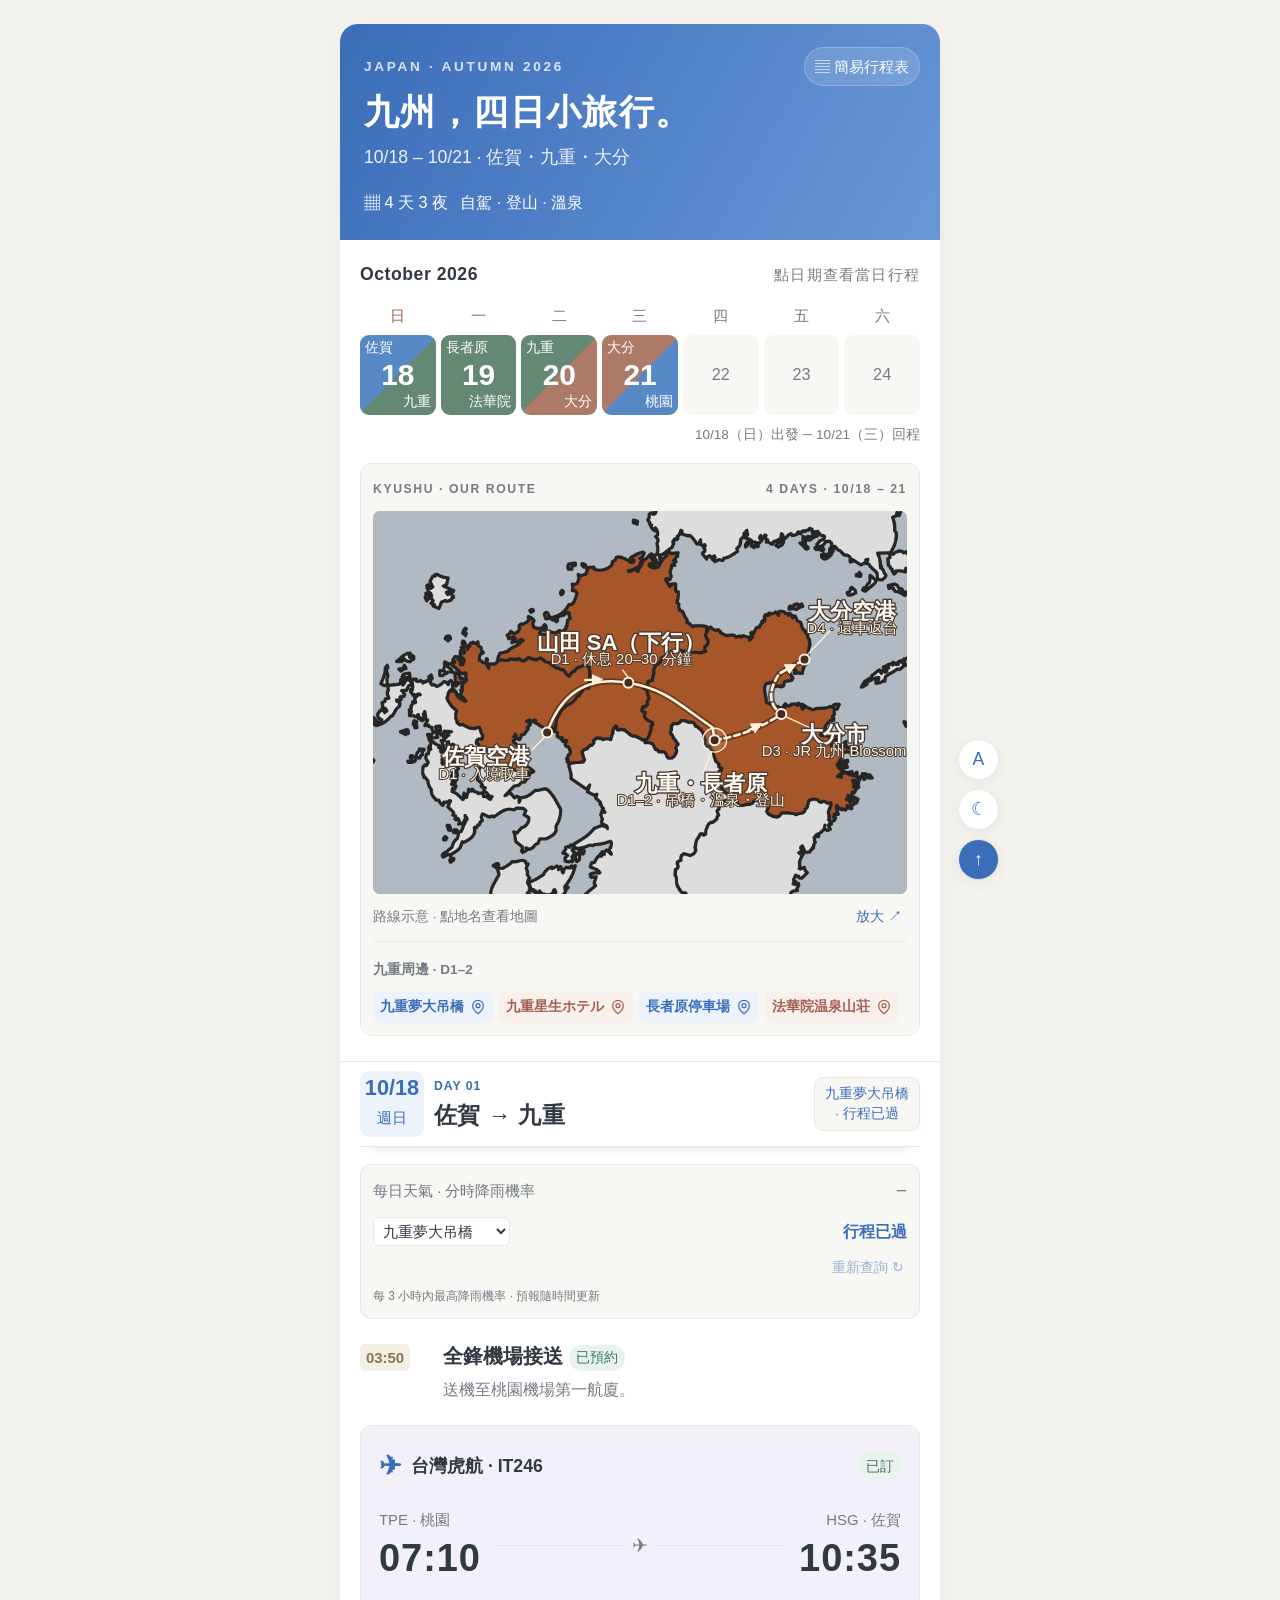
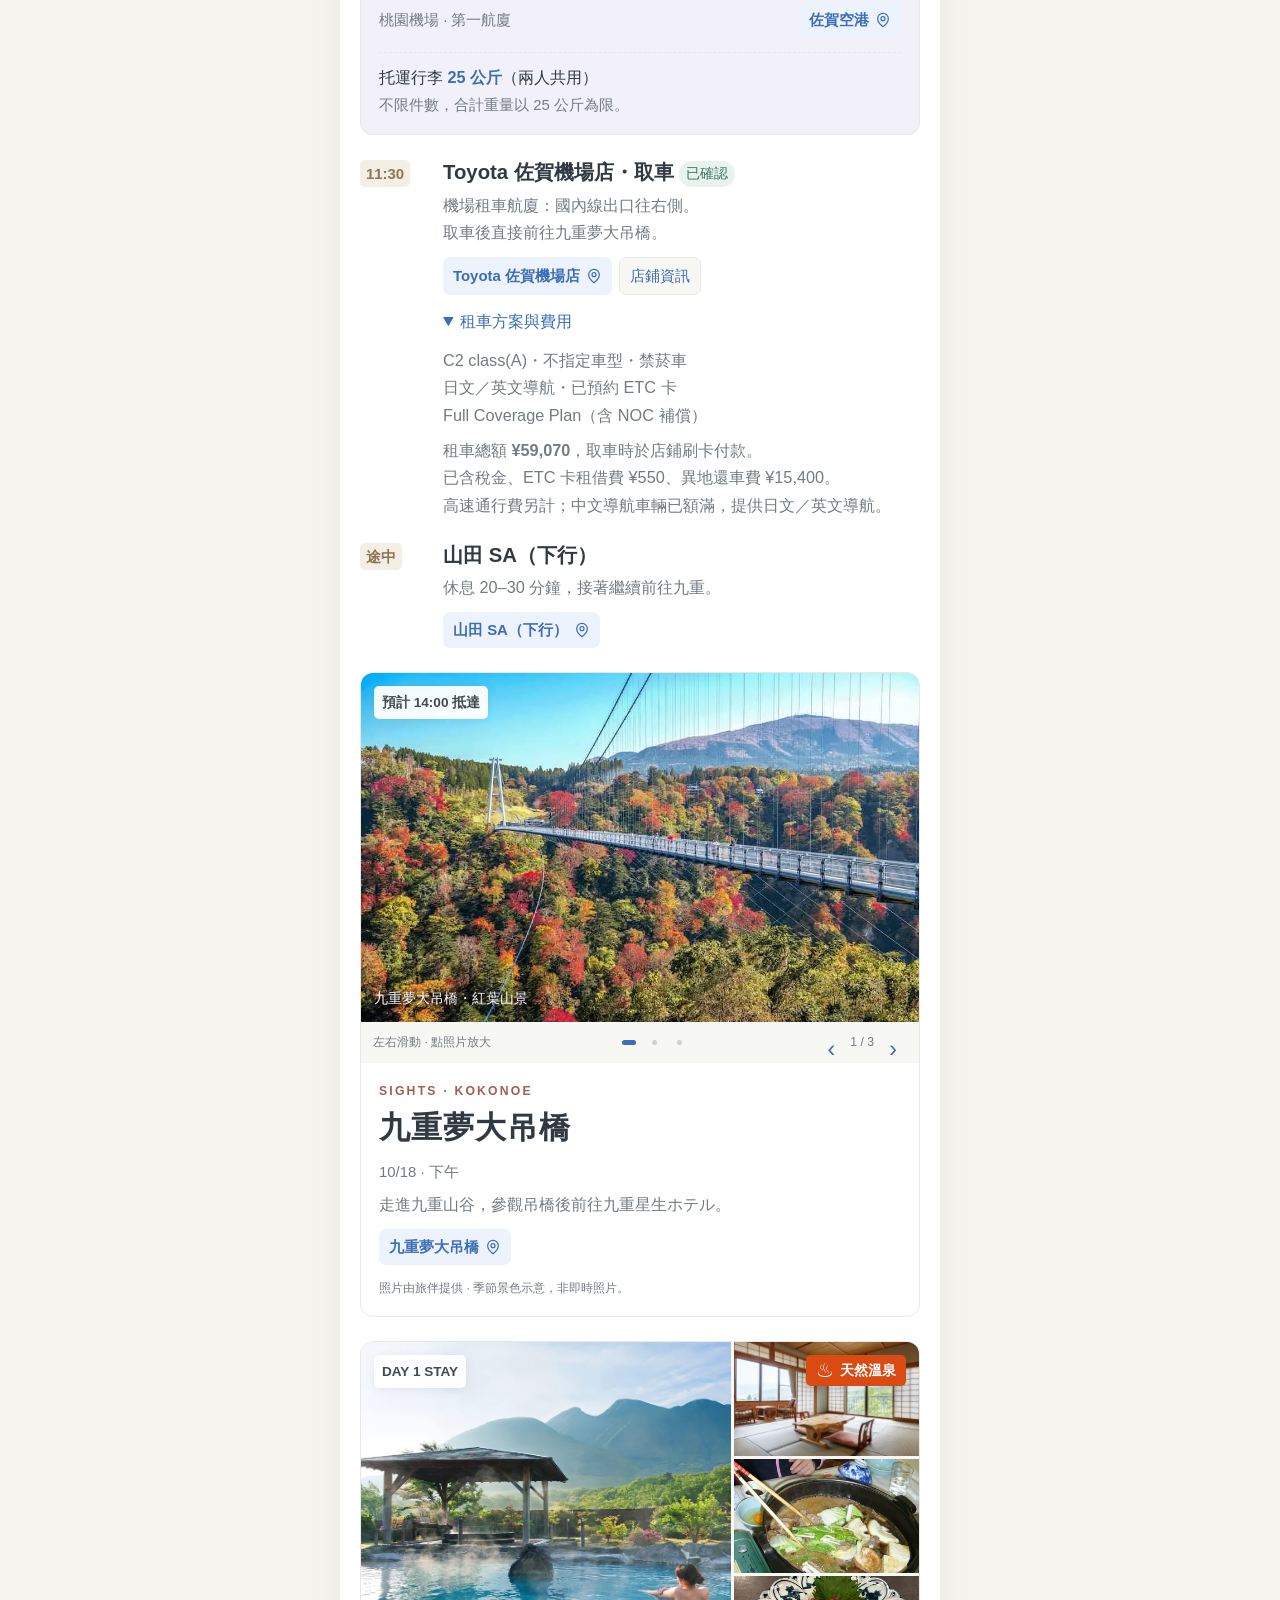
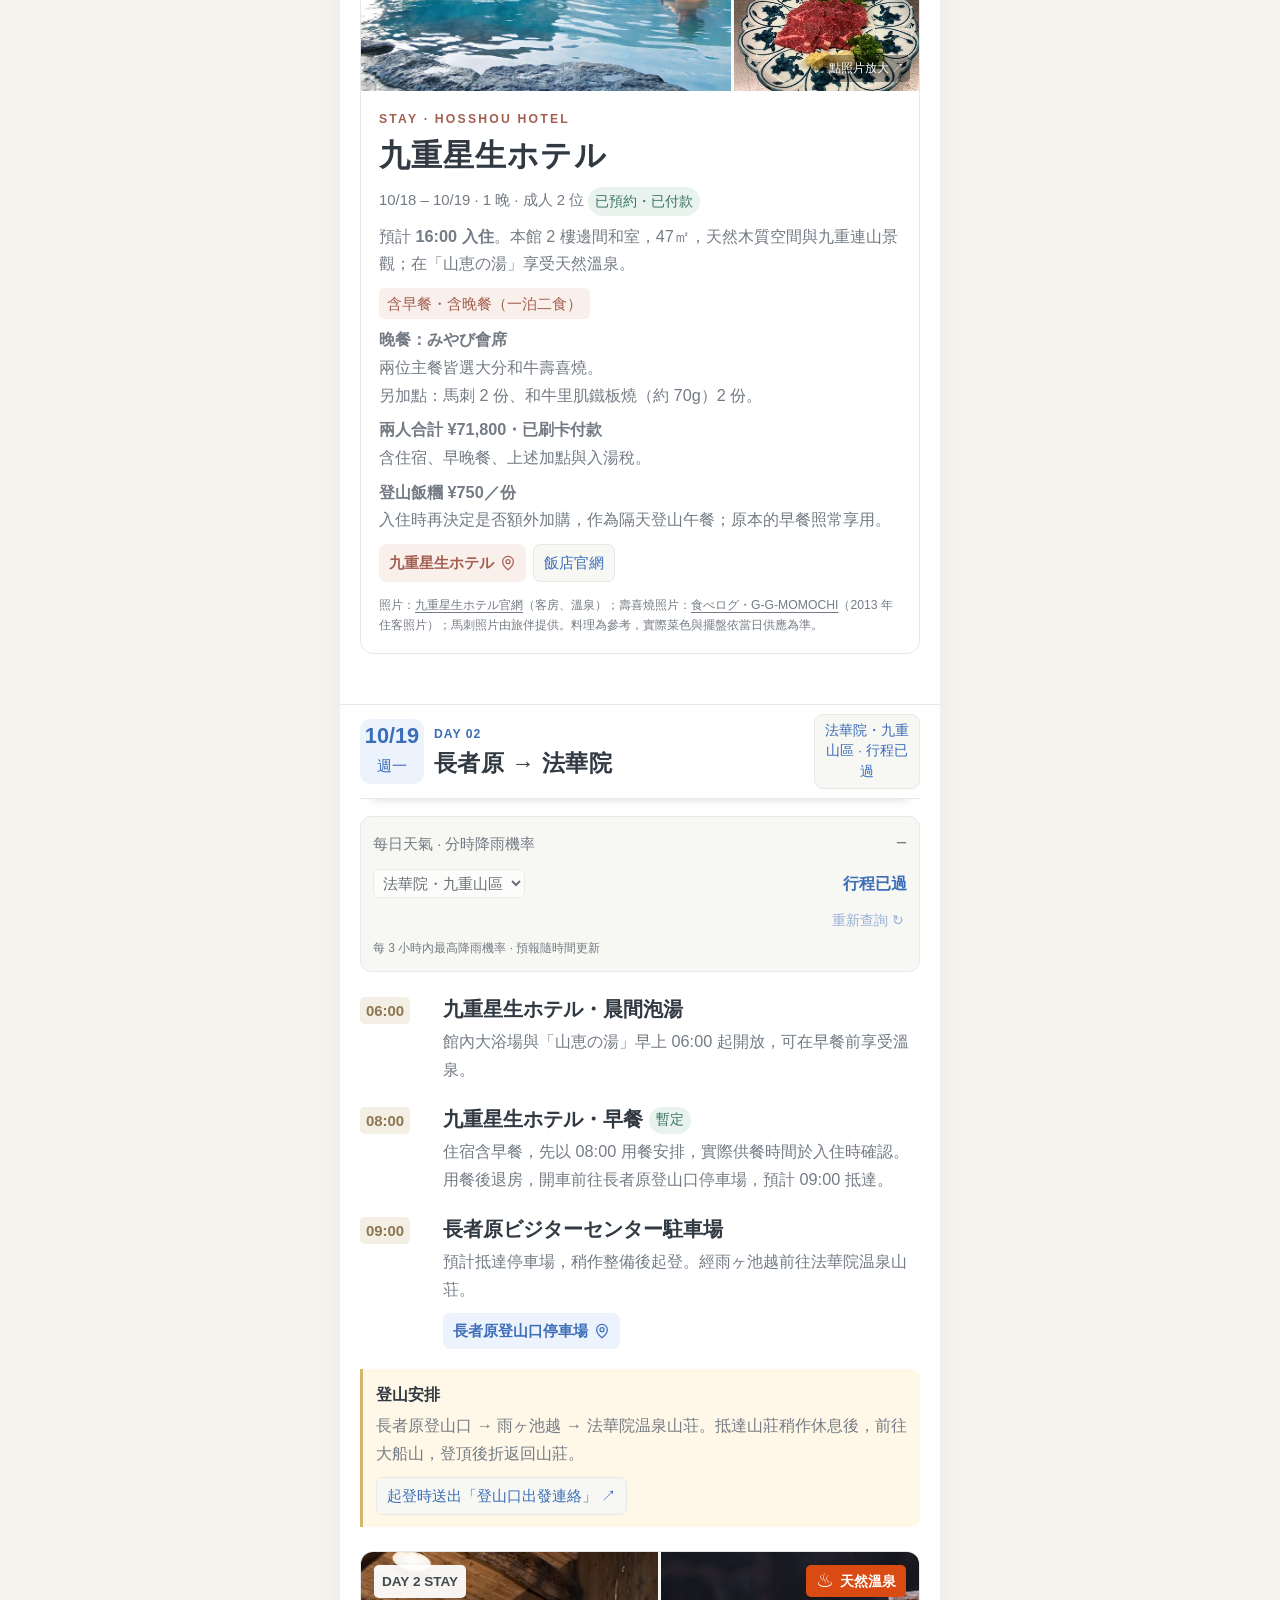
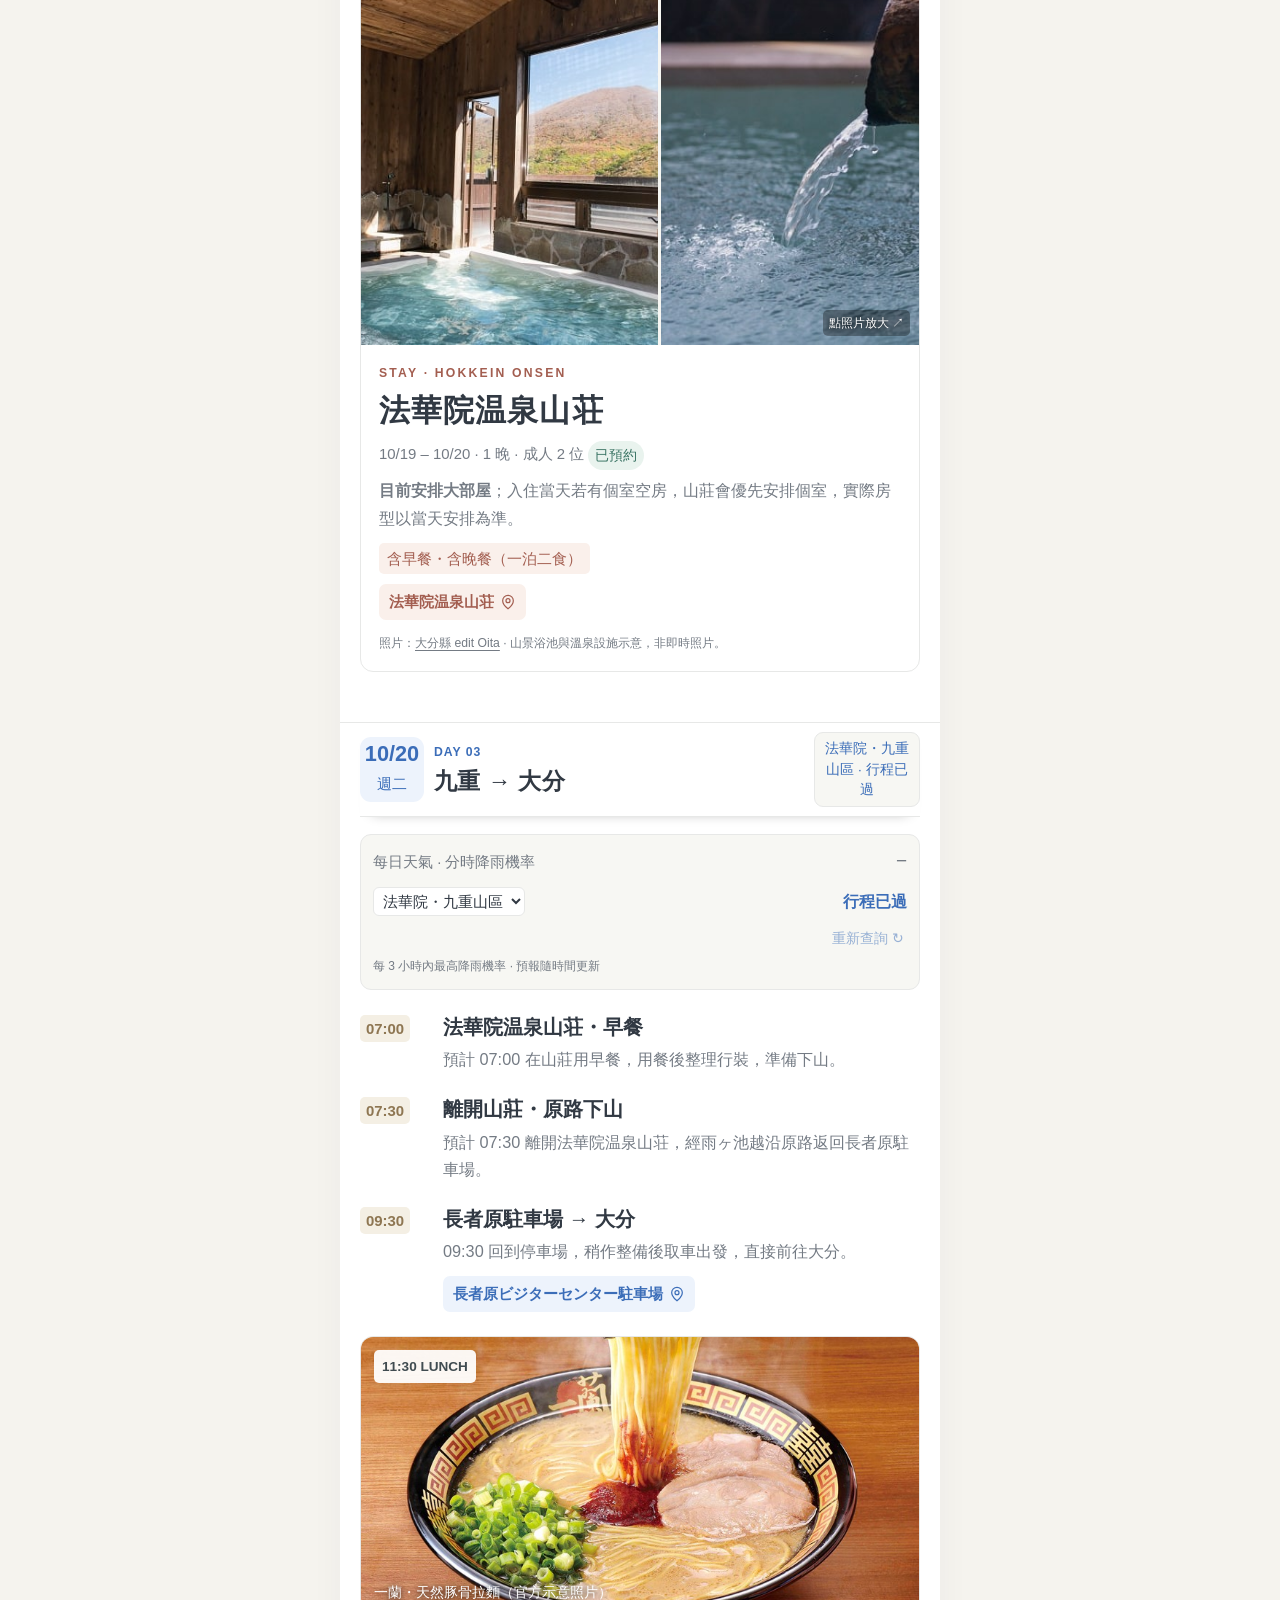
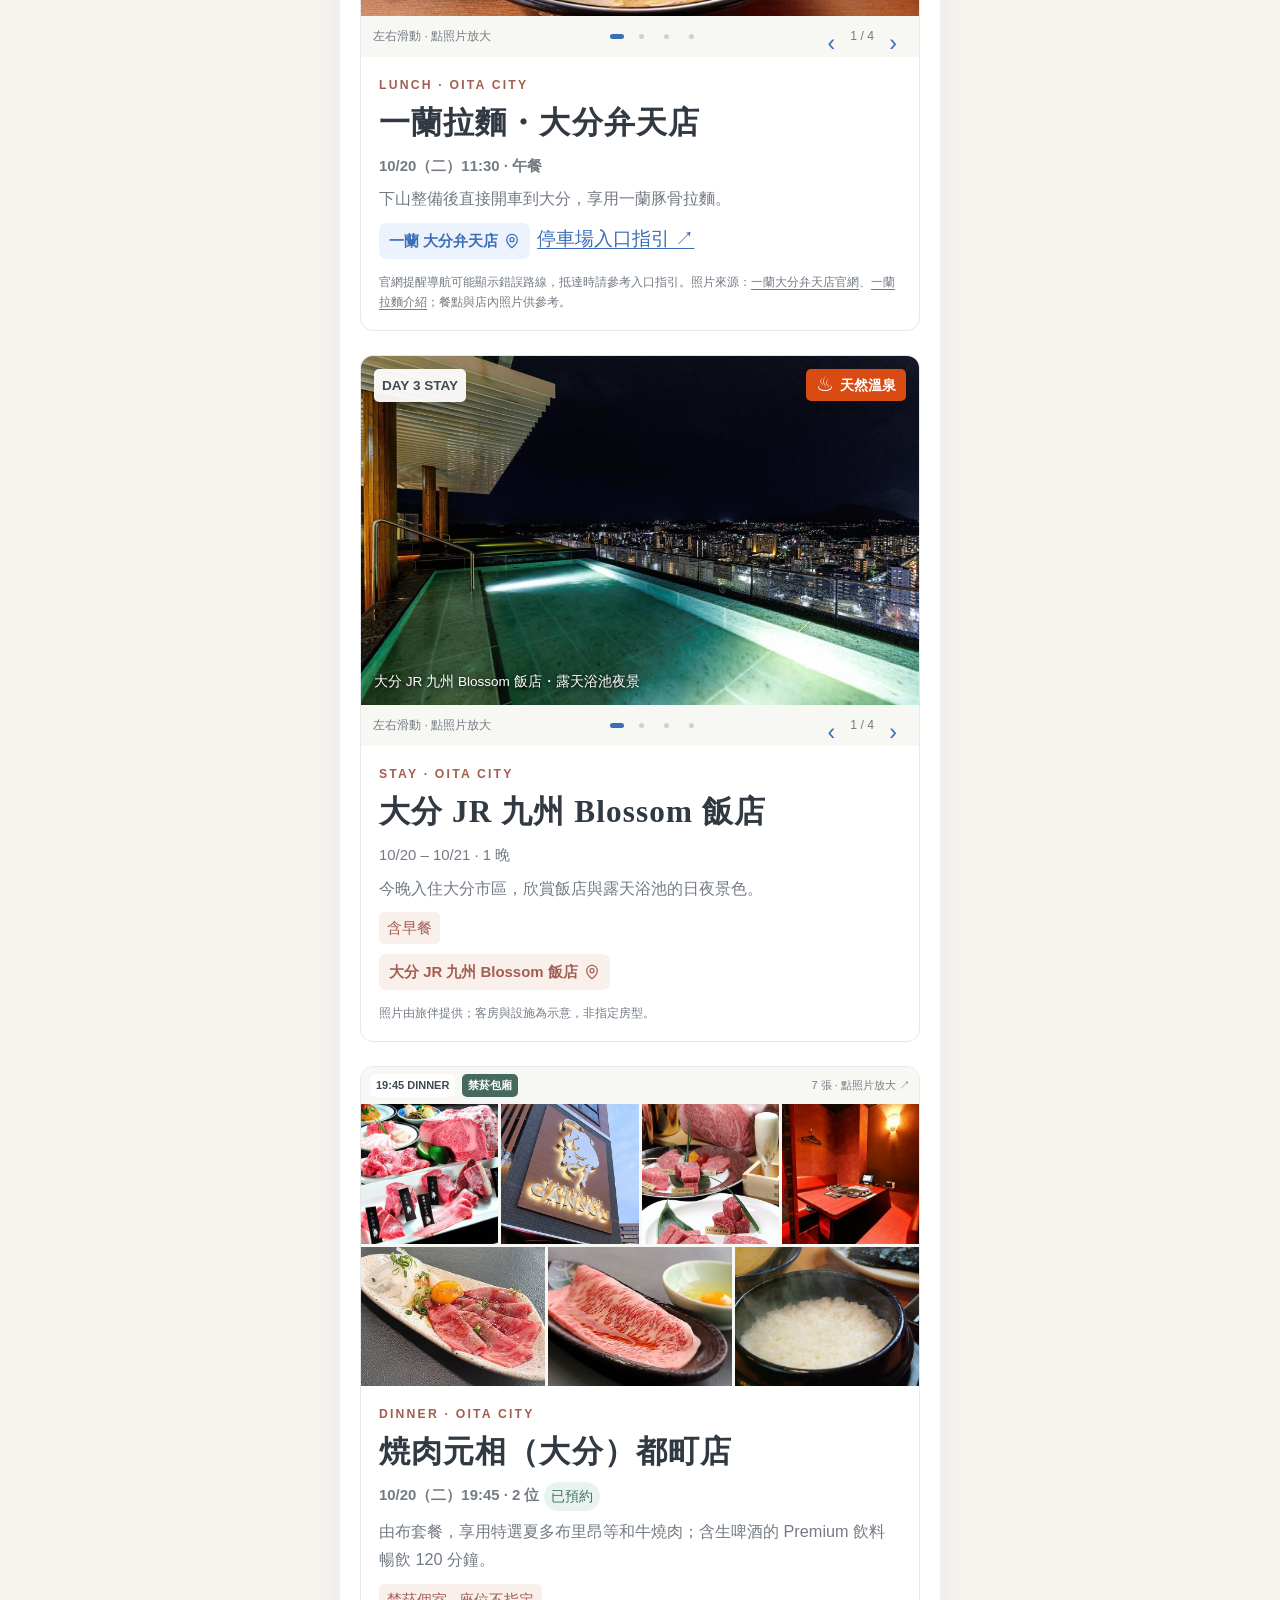
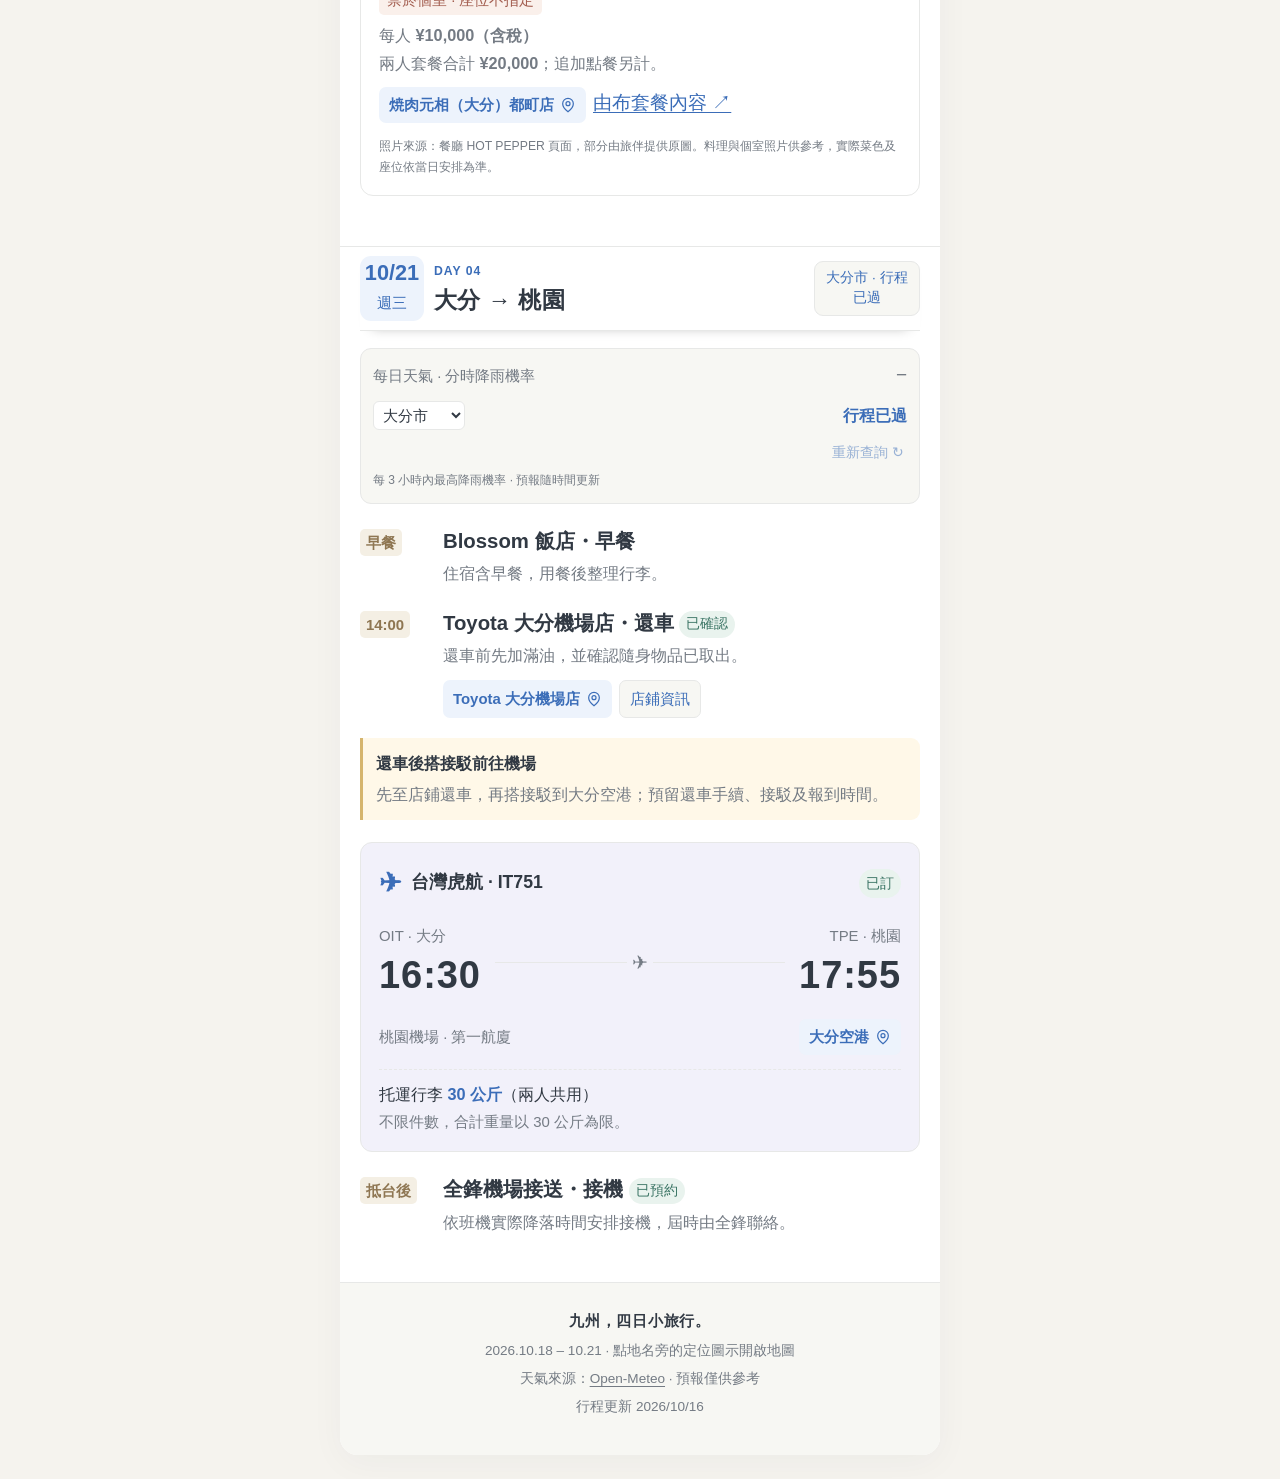
==== commit 0976fdcc: "Swap first and third Kokonoe bridge photos" ====
--- a/index.html
+++ b/index.html
@@ -1 +1 @@
-<!doctype html><html lang="zh-Hant"><head><meta charset="utf-8"><meta name="viewport" content="width=device-width,initial-scale=1"><meta name="theme-color" content="#3b6db8"><meta name="description" content="2026 年 10 月 18 至 21 日九州四日行程：佐賀、九重、大分。航班、租車、住宿、照片與每日天氣。"><title>九州四日旅 · 2026/10/18–21</title><script>try{var t=localStorage.getItem('trip-2026-10-theme');document.documentElement.dataset.theme=t==='dark'?'dark':'light';var s=localStorage.getItem('trip-2026-10-scale');if(['1','1.12','1.24'].includes(s)){document.documentElement.dataset.scale=s;document.documentElement.style.setProperty('--scale',s);}}catch(e){}</script><link rel="stylesheet" href="styles.css?v=20261015-ichiran"></head><body id="top"><div class="container"><header class="hero"><span class="eyebrow">JAPAN · AUTUMN 2026</span><a class="view-link" href="summary.html">▤ 簡易行程表</a><h1>九州，四日小旅行。</h1><p>10/18 – 10/21 · 佐賀・九重・大分</p><div class="hero-meta"><span>▦ 4 天 3 夜</span><span>自駕 · 登山 · 溫泉</span></div></header><nav class="calendar" aria-label="每日行程"><div class="section-caption"><strong>October 2026</strong><span>點日期查看當日行程</span></div><div class="week" aria-hidden="true"><span>日</span><span>一</span><span>二</span><span>三</span><span>四</span><span>五</span><span>六</span></div><div class="calendar-grid"><a class="cal-day" href="#day1" aria-label="10/18 星期日 佐賀到九重"><span class="cal-from">佐賀</span><b>18</b><span class="cal-to">九重</span></a><a class="cal-day" href="#day2" aria-label="10/19 星期一 九重登山"><span class="cal-from">長者原</span><b>19</b><span class="cal-to">法華院</span></a><a class="cal-day" href="#day3" aria-label="10/20 星期二 大分"><span class="cal-from">九重</span><b>20</b><span class="cal-to">大分</span></a><a class="cal-day" href="#day4" aria-label="10/21 星期三 回台灣"><span class="cal-from">大分</span><b>21</b><span class="cal-to">桃園</span></a><span class="cal-empty">22</span><span class="cal-empty">23</span><span class="cal-empty">24</span></div><div class="calendar-note">10/18（日）出發 ─ 10/21（三）回程</div></nav><section class="route-map" aria-label="九州行程地圖"><div class="route-map-head"><span>KYUSHU · OUR ROUTE</span><span>4 DAYS · 10/18 – 21</span></div><div class="kyushu-map"><img src="images/kyushu-route-base.png" alt="佐賀、福岡、大分三縣底圖" width="1610" height="1156"><svg class="kyushu-overlay" viewBox="0 0 1610 1156" xmlns="http://www.w3.org/2000/svg" aria-label="九州四日行程路線：佐賀空港、山田服務區、九重、大分市、大分空港"><defs><marker id="map-arrow" markerWidth="5" markerHeight="5" refX="3" refY="2.5" orient="auto"><path d="M0 0L5 2.5L0 5Z" fill="#fff2d7"/></marker></defs><g aria-hidden="true"><path class="map-line-under" d="M525 668 C570 540 657 498 770 518 S918 580 1024 653 L1030 691 Q1145 672 1231 612 Q1173 570 1225 490 L1301 448"/><path class="map-line" d="M525 668 C570 540 657 498 770 518 S918 580 1024 653 L1030 691"/><path class="map-line map-later" d="M1030 691 Q1145 672 1231 612 Q1173 570 1225 490 L1301 448"/><path class="map-direction" d="M637 510 L681 508" marker-end="url(#map-arrow)"/><path class="map-direction" d="M1130 663 L1162 646" marker-end="url(#map-arrow)"/><path class="map-direction" d="M1235 484 L1265 468" marker-end="url(#map-arrow)"/></g><a href="https://www.google.com/maps/search/?api=1&amp;query=%E4%BD%90%E8%B3%80%E7%A9%BA%E6%B8%AF" target="_blank" rel="noopener noreferrer" aria-label="佐賀空港地圖"><title>佐賀空港 · D1 · 入境取車</title><circle class="map-hit" cx="525" cy="668" r="50"/><path class="map-leader" d="M516 683 L480 720"/><circle class="map-node" cx="525" cy="668" r="15"/><text class="map-place" x="473" y="764" text-anchor="end">佐賀空港</text><text class="map-day" x="473" y="807" text-anchor="end">D1 · 入境取車</text></a><a href="https://maps.app.goo.gl/qr6r1aG6EDc47FmD8" target="_blank" rel="noopener noreferrer" aria-label="山田 SA（下行）地圖"><title>山田 SA（下行） · D1 · 休息 20–30 分鐘</title><circle class="map-hit" cx="770" cy="518" r="50"/><path class="map-leader" d="M768 500 L753 480"/><circle class="map-node" cx="770" cy="518" r="15"/><text class="map-place" x="748" y="418" text-anchor="middle">山田 SA（下行）</text><text class="map-day" x="748" y="461" text-anchor="middle">D1 · 休息 20–30 分鐘</text></a><a href="#route-mountain-stops" aria-label="九重・長者原周邊地點"><title>九重・長者原 · D1–2 · 吊橋・溫泉・登山</title><circle class="map-hit" cx="1030" cy="691" r="50"/><path class="map-leader" d="M1020 728 L995 789"/><circle class="map-ring" cx="1030" cy="691" r="36"/><circle class="map-node" cx="1030" cy="691" r="15"/><text class="map-place" x="988" y="844" text-anchor="middle">九重・長者原</text><text class="map-day" x="988" y="887" text-anchor="middle">D1–2 · 吊橋・溫泉・登山</text></a><a href="https://maps.app.goo.gl/UFtnb4A1TBKKUvmF8" target="_blank" rel="noopener noreferrer" aria-label="大分市地圖"><title>大分市 · D3 · JR 九州 Blossom</title><circle class="map-hit" cx="1231" cy="612" r="50"/><path class="map-leader" d="M1246 621 L1333 661"/><circle class="map-node" cx="1231" cy="612" r="15"/><text class="map-place" x="1390" y="696" text-anchor="middle">大分市</text><text class="map-day" x="1390" y="739" text-anchor="middle">D3 · JR 九州 Blossom</text></a><a href="https://www.google.com/maps/search/?api=1&amp;query=%E5%A4%A7%E5%88%86%E7%A9%BA%E6%B8%AF" target="_blank" rel="noopener noreferrer" aria-label="大分空港地圖"><title>大分空港 · D4 · 還車返台</title><circle class="map-hit" cx="1301" cy="448" r="50"/><path class="map-leader" d="M1310 433 L1380 359"/><circle class="map-node" cx="1301" cy="448" r="15"/><text class="map-place" x="1445" y="325" text-anchor="middle">大分空港</text><text class="map-day" x="1445" y="368" text-anchor="middle">D4 · 還車返台</text></a></svg></div><div class="route-map-note"><span>路線示意 · 點地名查看地圖</span><a href="images/kyushu-route-base.png" class="map-expand" target="_blank" rel="noopener noreferrer" aria-label="放大行程路線圖">放大 ↗</a></div><div class="route-mountain-stops" id="route-mountain-stops"><span class="mountain-caption">九重周邊 · D1–2</span><div class="links"><a href="https://maps.app.goo.gl/gnzkUsRZPtLk5ugy9" target="_blank" rel="noopener noreferrer" class="map-link">九重夢大吊橋<svg viewBox="0 0 24 24" fill="none" stroke="currentColor" stroke-width="1.8" aria-hidden="true"><path d="M20 10c0 6-8 12-8 12S4 16 4 10a8 8 0 1 1 16 0Z"/><circle cx="12" cy="10" r="3"/></svg></a><a href="https://www.google.com/maps/search/?api=1&amp;query=%E4%B9%9D%E9%87%8D%E6%98%9F%E7%94%9F%E3%83%9B%E3%83%86%E3%83%AB%20%E5%A4%A7%E5%88%86%E7%9C%8C%E7%8E%96%E7%8F%A0%E9%83%A1%E4%B9%9D%E9%87%8D%E7%94%BA%E7%94%B0%E9%87%8E230" target="_blank" rel="noopener noreferrer" class="map-link stay-link">九重星生ホテル<svg viewBox="0 0 24 24" fill="none" stroke="currentColor" stroke-width="1.8" aria-hidden="true"><path d="M20 10c0 6-8 12-8 12S4 16 4 10a8 8 0 1 1 16 0Z"/><circle cx="12" cy="10" r="3"/></svg></a><a href="https://maps.app.goo.gl/Dajvcyd1RRqne4A86" target="_blank" rel="noopener noreferrer" class="map-link">長者原停車場<svg viewBox="0 0 24 24" fill="none" stroke="currentColor" stroke-width="1.8" aria-hidden="true"><path d="M20 10c0 6-8 12-8 12S4 16 4 10a8 8 0 1 1 16 0Z"/><circle cx="12" cy="10" r="3"/></svg></a><a href="https://maps.app.goo.gl/927fi7xS3Q4PLwQB8" target="_blank" rel="noopener noreferrer" class="map-link stay-link">法華院温泉山荘<svg viewBox="0 0 24 24" fill="none" stroke="currentColor" stroke-width="1.8" aria-hidden="true"><path d="M20 10c0 6-8 12-8 12S4 16 4 10a8 8 0 1 1 16 0Z"/><circle cx="12" cy="10" r="3"/></svg></a></div></div></section><main><section class="day" id="day1"><header class="day-header"><div class="day-num"><strong>10/18</strong><small>週日</small></div><div class="day-title"><div class="d-tag">DAY 01</div><h2>佐賀 → 九重</h2><p class="sub">取車出發 · 山谷吊橋 · 溫泉旅館</p></div><a class="weather-mini" data-weather-for="day1" href="#weather-detail-day1" aria-label="查看10/18天氣">天氣查詢中</a></header><details class="weather-details" open id="weather-detail-day1"><summary>每日天氣 · 分時降雨機率</summary><div class="weather-panel" id="weather-day1" data-date="2026-10-18" data-locations="[{&quot;name&quot;: &quot;九重夢大吊橋&quot;, &quot;lat&quot;: 33.1727765, &quot;lon&quot;: 131.2255586}, {&quot;name&quot;: &quot;九重星生ホテル&quot;, &quot;lat&quot;: 33.11160524, &quot;lon&quot;: 131.2257196}]"><div class="weather-top"><select class="weather-location" aria-label="10/18 天氣地點"></select><div class="weather-main" role="status">查詢中…</div></div><div class="rain-grid"></div><div class="weather-foot"><span class="weather-updated"></span><button type="button" class="weather-refresh">重新查詢 ↻</button></div><p class="weather-hint">每 3 小時內最高降雨機率 · 預報隨時間更新</p></div></details><div class="spot"><div class="spot-time"><b>03:50</b></div><div class="spot-body"><h3>全鋒機場接送 <span class="status">已預約</span></h3><p>送機至桃園機場第一航廈。</p></div></div><article class="flight-card" aria-label="去程航班 IT246"><div class="flight-head"><span class="plane" aria-hidden="true">✈</span><span>台灣虎航 · IT246</span><span class="status">已訂</span></div><div class="flight-route"><div class="flight-end"><small>TPE · 桃園</small><strong>07:10</strong></div><span class="flight-arrow" aria-hidden="true">✈</span><div class="flight-end"><small>HSG · 佐賀</small><strong>10:35</strong></div></div><div class="flight-foot"><span>桃園機場 · 第一航廈</span><a class="map-link" href="https://www.google.com/maps/search/?api=1&amp;query=%E4%BD%90%E8%B3%80%E7%A9%BA%E6%B8%AF" target="_blank" rel="noopener noreferrer">佐賀空港<svg viewBox="0 0 24 24" fill="none" stroke="currentColor" stroke-width="1.8" aria-hidden="true"><path d="M20 10c0 6-8 12-8 12S4 16 4 10a8 8 0 1 1 16 0Z"/><circle cx="12" cy="10" r="3"/></svg></a></div><div class="baggage">托運行李 <strong>25 公斤</strong>（兩人共用）<small>不限件數，合計重量以 25 公斤為限。</small></div></article><div class="spot"><div class="spot-time"><b>11:30</b></div><div class="spot-body"><h3>Toyota 佐賀機場店・取車 <span class="status">已確認</span></h3><p>機場租車航廈：國內線出口往右側。<br>取車後直接前往九重夢大吊橋。</p><div class="links"><a class="map-link" href="https://www.google.com/maps/search/?api=1&amp;query=%E3%83%88%E3%83%A8%E3%82%BF%E3%83%AC%E3%83%B3%E3%82%BF%E3%82%AB%E3%83%BC%20%E4%BD%90%E8%B3%80%E7%A9%BA%E6%B8%AF%E5%BA%97%20%E4%BD%90%E8%B3%80%E5%B8%82%E5%B7%9D%E5%89%AF%E7%94%BA%E5%A4%A7%E5%AD%97%E7%8A%AC%E4%BA%95%E9%81%939476-187" target="_blank" rel="noopener noreferrer">Toyota 佐賀機場店<svg viewBox="0 0 24 24" fill="none" stroke="currentColor" stroke-width="1.8" aria-hidden="true"><path d="M20 10c0 6-8 12-8 12S4 16 4 10a8 8 0 1 1 16 0Z"/><circle cx="12" cy="10" r="3"/></svg></a><a class="soft-link" href="https://rent.toyota.co.jp/shop/detail.aspx?eCode=022&amp;rCode=68201" target="_blank" rel="noopener noreferrer">店鋪資訊</a></div><details class="rental-details" open><summary>租車方案與費用</summary><p>C2 class(A)・不指定車型・禁菸車<br>日文／英文導航・已預約 ETC 卡<br>Full Coverage Plan（含 NOC 補償）</p><p>租車總額 <strong>¥59,070</strong>，取車時於店鋪刷卡付款。<br>已含稅金、ETC 卡租借費 ¥550、異地還車費 ¥15,400。<br>高速通行費另計；中文導航車輛已額滿，提供日文／英文導航。</p></details></div></div><div class="spot"><div class="spot-time"><b>途中</b></div><div class="spot-body"><h3>山田 SA（下行）</h3><p>休息 20–30 分鐘，接著繼續前往九重。</p><div class="links"><a class="map-link" href="https://maps.app.goo.gl/qr6r1aG6EDc47FmD8" target="_blank" rel="noopener noreferrer">山田 SA（下行）<svg viewBox="0 0 24 24" fill="none" stroke="currentColor" stroke-width="1.8" aria-hidden="true"><path d="M20 10c0 6-8 12-8 12S4 16 4 10a8 8 0 1 1 16 0Z"/><circle cx="12" cy="10" r="3"/></svg></a></div></div></div><article class="feature" id="bridge"><div data-carousel><div class="photo-area"><div class="carousel-track" aria-label="九重夢大吊橋照片，可左右滑動"><div class="carousel-slide"><button type="button" class="photo" aria-label="放大九重夢大吊橋・綠意山谷"><img src="images/yume-bridge-hq-1.jpg" alt="九重夢大吊橋・綠意山谷" loading="lazy" width="860" height="494"></button><span class="carousel-caption">九重夢大吊橋・綠意山谷</span></div><div class="carousel-slide"><button type="button" class="photo" aria-label="放大九重夢大吊橋・秋日吊橋"><img src="images/yume-bridge-hq-2.jpg" alt="九重夢大吊橋・秋日吊橋" loading="lazy" width="1024" height="768"></button><span class="carousel-caption">九重夢大吊橋・秋日吊橋</span></div><div class="carousel-slide"><button type="button" class="photo" aria-label="放大九重夢大吊橋・紅葉山景"><img src="images/yume-bridge-hq-3.jpg" alt="九重夢大吊橋・紅葉山景" loading="lazy" width="1000" height="668"></button><span class="carousel-caption">九重夢大吊橋・紅葉山景</span></div></div><span class="photo-badge">預計 14:00 抵達</span></div><div class="carousel-controls"><span>左右滑動 · 點照片放大</span><div class="carousel-dots"><button type="button" class="carousel-dot" aria-label="九重夢大吊橋 第 1 張" aria-pressed="true"></button><button type="button" class="carousel-dot" aria-label="九重夢大吊橋 第 2 張" aria-pressed="false"></button><button type="button" class="carousel-dot" aria-label="九重夢大吊橋 第 3 張" aria-pressed="false"></button></div><div class="carousel-nav"><button class="carousel-step" data-prev aria-label="bridge 上一張">‹</button><span data-counter>1 / 3</span><button class="carousel-step" data-next aria-label="bridge 下一張">›</button></div></div></div><div class="feature-body"><div class="kicker">SIGHTS · KOKONOE</div><h3>九重夢大吊橋</h3><div class="stay-dates">10/18 · 下午</div><p>走進九重山谷，參觀吊橋後前往九重星生ホテル。</p><div class="links"><a class="map-link" href="https://maps.app.goo.gl/gnzkUsRZPtLk5ugy9" target="_blank" rel="noopener noreferrer">九重夢大吊橋<svg viewBox="0 0 24 24" fill="none" stroke="currentColor" stroke-width="1.8" aria-hidden="true"><path d="M20 10c0 6-8 12-8 12S4 16 4 10a8 8 0 1 1 16 0Z"/><circle cx="12" cy="10" r="3"/></svg></a></div><p class="credit">照片由旅伴提供 · 季節景色示意，非即時照片。</p></div></article><article class="feature" id="hosshou"><div class="photo-area"><div class="photo-grid one-three"><button type="button" class="photo" aria-label="放大九重星生ホテル・山恵の湯"><img src="images/hosshou-onsen.jpg" alt="九重星生ホテル・山恵の湯" loading="lazy" width="1024" height="777"></button><button type="button" class="photo" aria-label="放大九重星生ホテル・本館 2 樓邊間和室"><img src="images/hosshou-room.jpg" alt="九重星生ホテル・本館 2 樓邊間和室" loading="lazy" width="1800" height="960"></button><button type="button" class="photo" aria-label="放大九重星生ホテル・壽喜燒參考照片"><img src="images/hosshou-sukiyaki.jpg" alt="九重星生ホテル・壽喜燒參考照片" loading="lazy" width="640" height="480"></button><button type="button" class="photo" aria-label="放大九重星生ホテル・晚餐加購馬刺（已訂 2 份）"><img src="images/hosshou-basashi.jpg" alt="九重星生ホテル・晚餐加購馬刺（已訂 2 份）" loading="lazy" width="363" height="273"></button></div><span class="photo-badge">DAY 1 STAY</span><span class="photo-badge right onsen-badge"><span class="onsen-symbol" aria-hidden="true">♨</span>天然溫泉</span><span class="photo-hint">點照片放大 ↗</span></div><div class="feature-body"><div class="kicker">STAY · HOSSHOU HOTEL</div><h3>九重星生ホテル</h3><div class="stay-dates">10/18 – 10/19 · 1 晚 · 成人 2 位 <span class="status">已預約・已付款</span></div><p>預計 <strong>16:00 入住</strong>。本館 2 樓邊間和室，47㎡，天然木質空間與九重連山景觀；在「山恵の湯」享受天然溫泉。</p><div class="meal-tag">含早餐・含晚餐（一泊二食）</div><p><strong>晚餐：みやび會席</strong><br>兩位主餐皆選大分和牛壽喜燒。<br>另加點：馬刺 2 份、和牛里肌鐵板燒（約 70g）2 份。</p><p><strong>兩人合計 ¥71,800・已刷卡付款</strong><br>含住宿、早晚餐、上述加點與入湯稅。</p><p><strong>登山飯糰 ¥750／份</strong><br>入住時再決定是否額外加購，作為隔天登山午餐；原本的早餐照常享用。</p><div class="links"><a class="map-link stay-link" href="https://www.google.com/maps/search/?api=1&amp;query=%E4%B9%9D%E9%87%8D%E6%98%9F%E7%94%9F%E3%83%9B%E3%83%86%E3%83%AB%20%E5%A4%A7%E5%88%86%E7%9C%8C%E7%8E%96%E7%8F%A0%E9%83%A1%E4%B9%9D%E9%87%8D%E7%94%BA%E7%94%B0%E9%87%8E230" target="_blank" rel="noopener noreferrer">九重星生ホテル<svg viewBox="0 0 24 24" fill="none" stroke="currentColor" stroke-width="1.8" aria-hidden="true"><path d="M20 10c0 6-8 12-8 12S4 16 4 10a8 8 0 1 1 16 0Z"/><circle cx="12" cy="10" r="3"/></svg></a><a class="soft-link" href="https://hosshouhotel.co.jp/" target="_blank" rel="noopener noreferrer">飯店官網</a></div><p class="credit">照片：<a href="https://hosshouhotel.co.jp/" target="_blank" rel="noopener noreferrer">九重星生ホテル官網</a>（客房、溫泉）；壽喜燒照片：<a href="https://tabelog.com/oita/A4404/A440404/44009981/dtlrvwlst/" target="_blank" rel="noopener noreferrer">食べログ・G‐G-MOMOCHI</a>（2013 年住客照片）；馬刺照片由旅伴提供。料理為參考，實際菜色與擺盤依當日供應為準。</p></div></article></section><section class="day" id="day2"><header class="day-header"><div class="day-num"><strong>10/19</strong><small>週一</small></div><div class="day-title"><div class="d-tag">DAY 02</div><h2>長者原 → 法華院</h2><p class="sub">早餐後上山 · 今晚住溫泉山莊</p></div><a class="weather-mini" data-weather-for="day2" href="#weather-detail-day2" aria-label="查看10/19天氣">天氣查詢中</a></header><details class="weather-details" open id="weather-detail-day2"><summary>每日天氣 · 分時降雨機率</summary><div class="weather-panel" id="weather-day2" data-date="2026-10-19" data-locations="[{&quot;name&quot;: &quot;法華院・九重山區&quot;, &quot;lat&quot;: 33.0963163, &quot;lon&quot;: 131.2554062}]"><div class="weather-top"><select class="weather-location" aria-label="10/19 天氣地點"></select><div class="weather-main" role="status">查詢中…</div></div><div class="rain-grid"></div><div class="weather-foot"><span class="weather-updated"></span><button type="button" class="weather-refresh">重新查詢 ↻</button></div><p class="weather-hint">每 3 小時內最高降雨機率 · 預報隨時間更新</p></div></details><div class="spot"><div class="spot-time"><b>06:00</b></div><div class="spot-body"><h3>九重星生ホテル・晨間泡湯</h3><p>館內大浴場與「山恵の湯」早上 06:00 起開放，可在早餐前享受溫泉。</p></div></div><div class="spot"><div class="spot-time"><b>08:00</b></div><div class="spot-body"><h3>九重星生ホテル・早餐 <span class="status">暫定</span></h3><p>住宿含早餐，先以 08:00 用餐安排，實際供餐時間於入住時確認。用餐後退房，開車前往長者原登山口停車場，預計 09:00 抵達。</p></div></div><div class="spot"><div class="spot-time"><b>09:00</b></div><div class="spot-body"><h3>長者原ビジターセンター駐車場</h3><p>預計抵達停車場，稍作整備後起登。經雨ヶ池越前往法華院温泉山荘。</p><div class="links"><a class="map-link" href="https://maps.app.goo.gl/Dajvcyd1RRqne4A86" target="_blank" rel="noopener noreferrer">長者原登山口停車場<svg viewBox="0 0 24 24" fill="none" stroke="currentColor" stroke-width="1.8" aria-hidden="true"><path d="M20 10c0 6-8 12-8 12S4 16 4 10a8 8 0 1 1 16 0Z"/><circle cx="12" cy="10" r="3"/></svg></a></div></div></div><aside class="tip"><strong>登山安排</strong>長者原登山口 → 雨ヶ池越 → 法華院温泉山荘。抵達山莊稍作休息後，前往大船山，登頂後折返回山莊。<div class="links"><a class="soft-link" href="https://tetto910.com/page-4711/" target="_blank" rel="noopener noreferrer">起登時送出「登山口出發連絡」 ↗</a></div></aside><article class="feature" id="hokkein"><div class="photo-area"><div class="photo-grid two"><button type="button" class="photo" aria-label="放大法華院温泉山荘・山景浴池"><img src="images/hokkein-bath.jpg" alt="法華院温泉山荘・山景浴池" loading="lazy" width="900" height="675"></button><button type="button" class="photo" aria-label="放大法華院温泉山荘・溫泉"><img src="images/hokkein-view.jpg" alt="法華院温泉山荘・溫泉" loading="lazy" width="900" height="675"></button></div><span class="photo-badge">DAY 2 STAY</span><span class="photo-badge right onsen-badge"><span class="onsen-symbol" aria-hidden="true">♨</span>天然溫泉</span><span class="photo-hint">點照片放大 ↗</span></div><div class="feature-body"><div class="kicker">STAY · HOKKEIN ONSEN</div><h3>法華院温泉山荘</h3><div class="stay-dates">10/19 – 10/20 · 1 晚 · 成人 2 位 <span class="status">已預約</span></div><p><strong>目前安排大部屋</strong>；入住當天若有個室空房，山莊會優先安排個室，實際房型以當天安排為準。</p><div class="meal-tag">含早餐・含晚餐（一泊二食）</div><div class="links"><a class="map-link stay-link" href="https://maps.app.goo.gl/927fi7xS3Q4PLwQB8" target="_blank" rel="noopener noreferrer">法華院温泉山荘<svg viewBox="0 0 24 24" fill="none" stroke="currentColor" stroke-width="1.8" aria-hidden="true"><path d="M20 10c0 6-8 12-8 12S4 16 4 10a8 8 0 1 1 16 0Z"/><circle cx="12" cy="10" r="3"/></svg></a></div><p class="credit">照片：<a class="" href="https://edit.pref.oita.jp/news-columns/1470/" target="_blank" rel="noopener noreferrer">大分縣 edit Oita</a> · 山景浴池與溫泉設施示意，非即時照片。</p></div></article></section><section class="day" id="day3"><header class="day-header"><div class="day-num"><strong>10/20</strong><small>週二</small></div><div class="day-title"><div class="d-tag">DAY 03</div><h2>九重 → 大分</h2><p class="sub">山區之後 · 大分住宿 · 19:45 燒肉</p></div><a class="weather-mini" data-weather-for="day3" href="#weather-detail-day3" aria-label="查看10/20天氣">天氣查詢中</a></header><details class="weather-details" open id="weather-detail-day3"><summary>每日天氣 · 分時降雨機率</summary><div class="weather-panel" id="weather-day3" data-date="2026-10-20" data-locations="[{&quot;name&quot;: &quot;法華院・九重山區&quot;, &quot;lat&quot;: 33.0963163, &quot;lon&quot;: 131.2554062}, {&quot;name&quot;: &quot;大分市&quot;, &quot;lat&quot;: 33.233334, &quot;lon&quot;: 131.607296}]"><div class="weather-top"><select class="weather-location" aria-label="10/20 天氣地點"></select><div class="weather-main" role="status">查詢中…</div></div><div class="rain-grid"></div><div class="weather-foot"><span class="weather-updated"></span><button type="button" class="weather-refresh">重新查詢 ↻</button></div><p class="weather-hint">每 3 小時內最高降雨機率 · 預報隨時間更新</p></div></details><div class="spot"><div class="spot-time"><b>07:00</b></div><div class="spot-body"><h3>法華院温泉山荘・早餐</h3><p>預計 07:00 在山莊用早餐，用餐後整理行裝，準備下山。</p></div></div><div class="spot"><div class="spot-time"><b>07:30</b></div><div class="spot-body"><h3>離開山莊・原路下山</h3><p>預計 07:30 離開法華院温泉山荘，經雨ヶ池越沿原路返回長者原駐車場。</p></div></div><div class="spot"><div class="spot-time"><b>09:30</b></div><div class="spot-body"><h3>長者原駐車場 → 大分</h3><p>09:30 回到停車場，稍作整備後取車出發，直接前往大分。</p><div class="links"><a class="map-link" href="https://maps.app.goo.gl/Dajvcyd1RRqne4A86" target="_blank" rel="noopener noreferrer">長者原ビジターセンター駐車場<svg viewBox="0 0 24 24" fill="none" stroke="currentColor" stroke-width="1.8" aria-hidden="true"><path d="M20 10c0 6-8 12-8 12S4 16 4 10a8 8 0 1 1 16 0Z"/><circle cx="12" cy="10" r="3"/></svg></a></div></div></div><article class="feature" id="ichiran"><div data-carousel><div class="photo-area"><div class="carousel-track" aria-label="一蘭照片，可左右滑動"><div class="carousel-slide"><button type="button" class="photo" aria-label="放大一蘭・天然豚骨拉麵（官方示意照片）"><img src="images/ichiran-ramen.jpg" alt="一蘭・天然豚骨拉麵（官方示意照片）" loading="lazy" width="765" height="545"></button><span class="carousel-caption">一蘭・天然豚骨拉麵（官方示意照片）</span></div><div class="carousel-slide"><button type="button" class="photo" aria-label="放大一蘭 大分弁天店・店面外觀"><img src="images/ichiran-exterior.jpg" alt="一蘭 大分弁天店・店面外觀" loading="lazy" width="960" height="720"></button><span class="carousel-caption">一蘭 大分弁天店・店面外觀</span></div><div class="carousel-slide"><button type="button" class="photo" aria-label="放大一蘭 大分弁天店・味集中吧台座位"><img src="images/ichiran-counter.jpg" alt="一蘭 大分弁天店・味集中吧台座位" loading="lazy" width="960" height="720"></button><span class="carousel-caption">一蘭 大分弁天店・味集中吧台座位</span></div><div class="carousel-slide"><button type="button" class="photo" aria-label="放大一蘭 大分弁天店・店內環境"><img src="images/ichiran-interior.jpg" alt="一蘭 大分弁天店・店內環境" loading="lazy" width="960" height="720"></button><span class="carousel-caption">一蘭 大分弁天店・店內環境</span></div></div><span class="photo-badge">11:30 LUNCH</span></div><div class="carousel-controls"><span>左右滑動 · 點照片放大</span><div class="carousel-dots"><button type="button" class="carousel-dot" aria-label="一蘭 第 1 張" aria-pressed="true"></button><button type="button" class="carousel-dot" aria-label="一蘭 第 2 張" aria-pressed="false"></button><button type="button" class="carousel-dot" aria-label="一蘭 第 3 張" aria-pressed="false"></button><button type="button" class="carousel-dot" aria-label="一蘭 第 4 張" aria-pressed="false"></button></div><div class="carousel-nav"><button class="carousel-step" data-prev aria-label="一蘭 上一張">‹</button><span data-counter>1 / 4</span><button class="carousel-step" data-next aria-label="一蘭 下一張">›</button></div></div></div><div class="feature-body"><div class="kicker">LUNCH · OITA CITY</div><h3>一蘭拉麵・大分弁天店</h3><div class="stay-dates"><strong>10/20（二）11:30 · 午餐</strong></div><p>下山整備後直接開車到大分，享用一蘭豚骨拉麵。</p><div class="links"><a class="map-link" href="https://www.google.com/maps/dir/?api=1&amp;destination=33.256508,131.614914" target="_blank" rel="noopener noreferrer">一蘭 大分弁天店<svg viewBox="0 0 24 24" fill="none" stroke="currentColor" stroke-width="1.8" aria-hidden="true"><path d="M20 10c0 6-8 12-8 12S4 16 4 10a8 8 0 1 1 16 0Z"/><circle cx="12" cy="10" r="3"/></svg></a><a href="https://ichiran.com/shop/img/gmap_benten.png" target="_blank" rel="noopener noreferrer">停車場入口指引 ↗</a></div><p class="credit">官網提醒導航可能顯示錯誤路線，抵達時請參考入口指引。照片來源：<a href="https://ichiran.com/shop/kyushu/oita-benten/" target="_blank" rel="noopener noreferrer">一蘭大分弁天店官網</a>、<a href="https://ichiran.com/ramen/" target="_blank" rel="noopener noreferrer">一蘭拉麵介紹</a>；餐點與店內照片供參考。</p></div></article><article class="feature" id="blossom"><div data-carousel><div class="photo-area"><div class="carousel-track" aria-label="blossom 照片，可左右滑動"><div class="carousel-slide"><button type="button" class="photo" aria-label="放大大分 JR 九州 Blossom 飯店・露天浴池夜景"><img src="images/blossom-night.jpg" alt="大分 JR 九州 Blossom 飯店・露天浴池夜景" loading="lazy" width="900" height="675"></button><span class="carousel-caption">大分 JR 九州 Blossom 飯店・露天浴池夜景</span></div><div class="carousel-slide"><button type="button" class="photo" aria-label="放大大分 JR 九州 Blossom 飯店・露天浴池日景"><img src="images/blossom-day.jpg" alt="大分 JR 九州 Blossom 飯店・露天浴池日景" loading="lazy" width="900" height="675"></button><span class="carousel-caption">大分 JR 九州 Blossom 飯店・露天浴池日景</span></div><div class="carousel-slide"><button type="button" class="photo" aria-label="放大大分 JR 九州 Blossom 飯店・飯店外觀"><img src="images/blossom-exterior.jpg" alt="大分 JR 九州 Blossom 飯店・飯店外觀" loading="lazy" width="900" height="675"></button><span class="carousel-caption">大分 JR 九州 Blossom 飯店・飯店外觀</span></div><div class="carousel-slide"><button type="button" class="photo" aria-label="放大大分 JR 九州 Blossom 飯店・客房示意"><img src="images/blossom-room.jpg" alt="大分 JR 九州 Blossom 飯店・客房示意" loading="lazy" width="900" height="675"></button><span class="carousel-caption">大分 JR 九州 Blossom 飯店・客房示意</span></div></div><span class="photo-badge">DAY 3 STAY</span><span class="photo-badge right onsen-badge"><span class="onsen-symbol" aria-hidden="true">♨</span>天然溫泉</span></div><div class="carousel-controls"><span>左右滑動 · 點照片放大</span><div class="carousel-dots"><button type="button" class="carousel-dot" aria-label="blossom 第 1 張" aria-pressed="true"></button><button type="button" class="carousel-dot" aria-label="blossom 第 2 張" aria-pressed="false"></button><button type="button" class="carousel-dot" aria-label="blossom 第 3 張" aria-pressed="false"></button><button type="button" class="carousel-dot" aria-label="blossom 第 4 張" aria-pressed="false"></button></div><div class="carousel-nav"><button class="carousel-step" data-prev aria-label="blossom 上一張">‹</button><span data-counter>1 / 4</span><button class="carousel-step" data-next aria-label="blossom 下一張">›</button></div></div></div><div class="feature-body"><div class="kicker">STAY · OITA CITY</div><h3>大分 JR 九州 Blossom 飯店</h3><div class="stay-dates">10/20 – 10/21 · 1 晚</div><p>今晚入住大分市區，欣賞飯店與露天浴池的日夜景色。</p><div class="meal-tag">含早餐</div><div class="links"><a class="map-link stay-link" href="https://maps.app.goo.gl/UFtnb4A1TBKKUvmF8" target="_blank" rel="noopener noreferrer">大分 JR 九州 Blossom 飯店<svg viewBox="0 0 24 24" fill="none" stroke="currentColor" stroke-width="1.8" aria-hidden="true"><path d="M20 10c0 6-8 12-8 12S4 16 4 10a8 8 0 1 1 16 0Z"/><circle cx="12" cy="10" r="3"/></svg></a></div><p class="credit">照片由旅伴提供；客房與設施為示意，非指定房型。</p></div></article><article class="feature" id="gansou"><div class="photo-area"><div class="gansou-gallery-meta"><span class="photo-badge">19:45 DINNER</span><span class="photo-badge right">禁菸包廂</span><span class="gansou-gallery-hint">7 張 · 點照片放大 ↗</span></div><div class="photo-grid four"><button type="button" class="photo" aria-label="放大焼肉元相・和牛料理示意"><img src="images/gansou-wagyu.jpg" alt="焼肉元相・和牛料理示意" loading="lazy" width="368" height="368"></button><button type="button" class="photo" aria-label="放大焼肉元相 都町店・入口"><img src="images/gansou-entrance.jpg" alt="焼肉元相 都町店・入口" loading="lazy" width="480" height="480"></button><button type="button" class="photo" aria-label="放大焼肉元相・和牛料理參考照片"><img src="images/gansou-course-hq.jpg" alt="焼肉元相・和牛料理參考照片" loading="lazy" width="480" height="480"></button><button type="button" class="photo" aria-label="放大焼肉元相 都町店・個室示意"><img src="images/gansou-interior.jpg" alt="焼肉元相 都町店・個室示意" loading="lazy" width="368" height="368"></button></div><div class="gansou-extra-photos" aria-label="元相料理照片"><button type="button" class="photo" aria-label="放大焼肉元相・和牛與蛋黃料理參考照片"><img src="images/gansou-wagyu-egg.jpg" alt="焼肉元相・和牛與蛋黃料理參考照片" loading="lazy" width="480" height="480"></button><button type="button" class="photo" aria-label="放大焼肉元相・薄切和牛參考照片"><img src="images/gansou-sliced-wagyu.jpg" alt="焼肉元相・薄切和牛參考照片" loading="lazy" width="480" height="480"></button><button type="button" class="photo" aria-label="放大焼肉元相・白飯參考照片"><img src="images/gansou-rice.jpg" alt="焼肉元相・白飯參考照片" loading="lazy" width="480" height="480"></button></div></div><div class="feature-body"><div class="kicker">DINNER · OITA CITY</div><h3>焼肉元相（大分）都町店</h3><div class="stay-dates"><strong>10/20（二）19:45 · 2 位</strong> <span class="status">已預約</span></div><p>由布套餐，享用特選夏多布里昂等和牛燒肉；含生啤酒的 Premium 飲料暢飲 120 分鐘。</p><div class="meal-tag">禁菸個室 · 座位不指定</div><p>每人 <strong>¥10,000（含稅）</strong><br>兩人套餐合計 <strong>¥20,000</strong>；追加點餐另計。</p><div class="links"><a class="map-link" href="https://maps.app.goo.gl/7Efxhar2c1gydk62A" target="_blank" rel="noopener noreferrer">焼肉元相（大分）都町店<svg viewBox="0 0 24 24" fill="none" stroke="currentColor" stroke-width="1.8" aria-hidden="true"><path d="M20 10c0 6-8 12-8 12S4 16 4 10a8 8 0 1 1 16 0Z"/><circle cx="12" cy="10" r="3"/></svg></a><a href="https://www.hotpepper.jp/strJ000055161/course_cnod26/" target="_blank" rel="noopener noreferrer">由布套餐內容 ↗</a></div><p class="credit">照片來源：餐廳 HOT PEPPER 頁面，部分由旅伴提供原圖。料理與個室照片供參考，實際菜色及座位依當日安排為準。</p></div></article></section><section class="day" id="day4"><header class="day-header"><div class="day-num"><strong>10/21</strong><small>週三</small></div><div class="day-title"><div class="d-tag">DAY 04</div><h2>大分 → 桃園</h2><p class="sub">14:00 還車 · 虎航帶我們回家</p></div><a class="weather-mini" data-weather-for="day4" href="#weather-detail-day4" aria-label="查看10/21天氣">天氣查詢中</a></header><details class="weather-details" open id="weather-detail-day4"><summary>每日天氣 · 分時降雨機率</summary><div class="weather-panel" id="weather-day4" data-date="2026-10-21" data-locations="[{&quot;name&quot;: &quot;大分市&quot;, &quot;lat&quot;: 33.233334, &quot;lon&quot;: 131.607296}, {&quot;name&quot;: &quot;大分空港&quot;, &quot;lat&quot;: 33.479444, &quot;lon&quot;: 131.737222}]"><div class="weather-top"><select class="weather-location" aria-label="10/21 天氣地點"></select><div class="weather-main" role="status">查詢中…</div></div><div class="rain-grid"></div><div class="weather-foot"><span class="weather-updated"></span><button type="button" class="weather-refresh">重新查詢 ↻</button></div><p class="weather-hint">每 3 小時內最高降雨機率 · 預報隨時間更新</p></div></details><div class="spot"><div class="spot-time"><b>早餐</b></div><div class="spot-body"><h3>Blossom 飯店・早餐</h3><p>住宿含早餐，用餐後整理行李。</p></div></div><div class="spot"><div class="spot-time"><b>14:00</b></div><div class="spot-body"><h3>Toyota 大分機場店・還車 <span class="status">已確認</span></h3><p>還車前先加滿油，並確認隨身物品已取出。</p><div class="links"><a class="map-link" href="https://maps.app.goo.gl/buRkkpWX2ztvm2YX8" target="_blank" rel="noopener noreferrer">Toyota 大分機場店<svg viewBox="0 0 24 24" fill="none" stroke="currentColor" stroke-width="1.8" aria-hidden="true"><path d="M20 10c0 6-8 12-8 12S4 16 4 10a8 8 0 1 1 16 0Z"/><circle cx="12" cy="10" r="3"/></svg></a><a class="soft-link" href="https://rent.toyota.co.jp/shop/detail.aspx?eCode=003&amp;rCode=68501" target="_blank" rel="noopener noreferrer">店鋪資訊</a></div></div></div><aside class="tip"><strong>還車後搭接駁前往機場</strong>先至店鋪還車，再搭接駁到大分空港；預留還車手續、接駁及報到時間。</aside><article class="flight-card" aria-label="回程航班 IT751"><div class="flight-head"><span class="plane" aria-hidden="true">✈</span><span>台灣虎航 · IT751</span><span class="status">已訂</span></div><div class="flight-route"><div class="flight-end"><small>OIT · 大分</small><strong>16:30</strong></div><span class="flight-arrow" aria-hidden="true">✈</span><div class="flight-end"><small>TPE · 桃園</small><strong>17:55</strong></div></div><div class="flight-foot"><span>桃園機場 · 第一航廈</span><a class="map-link" href="https://www.google.com/maps/search/?api=1&amp;query=%E5%A4%A7%E5%88%86%E7%A9%BA%E6%B8%AF" target="_blank" rel="noopener noreferrer">大分空港<svg viewBox="0 0 24 24" fill="none" stroke="currentColor" stroke-width="1.8" aria-hidden="true"><path d="M20 10c0 6-8 12-8 12S4 16 4 10a8 8 0 1 1 16 0Z"/><circle cx="12" cy="10" r="3"/></svg></a></div><div class="baggage">托運行李 <strong>30 公斤</strong>（兩人共用）<small>不限件數，合計重量以 30 公斤為限。</small></div></article><div class="spot"><div class="spot-time"><b>抵台後</b></div><div class="spot-body"><h3>全鋒機場接送・接機 <span class="status">已預約</span></h3><p>依班機實際降落時間安排接機，屆時由全鋒聯絡。</p></div></div></section></main><footer class="footer"><b>九州，四日小旅行。</b><p>2026.10.18 – 10.21 · 點地名旁的定位圖示開啟地圖</p><p>天氣來源：<a href="https://open-meteo.com/" target="_blank" rel="noopener noreferrer">Open-Meteo</a> · 預報僅供參考</p><p>行程更新 2026/10/16</p></footer></div><div class="float-tools" aria-label="閱讀工具"><button type="button" id="textToggle" aria-label="字體大小">A</button><button type="button" id="themeToggle" aria-label="切換深色模式">☾</button><a href="#top" aria-label="回到頂部">↑</a></div><dialog class="lightbox" id="lightbox" aria-label="放大照片"><button type="button" class="lightbox-close" aria-label="關閉照片"><svg viewBox="0 0 24 24" fill="none" stroke="currentColor" stroke-width="2" stroke-linecap="round" aria-hidden="true"><path d="M6 6l12 12M18 6L6 18"/></svg></button><div class="lightbox-stage"><img alt="" draggable="false"></div><p class="lightbox-caption"></p><p class="lightbox-swipe-hint"><span aria-hidden="true">←</span> 左右滑動切換照片 <span aria-hidden="true">→</span></p><div class="lightbox-nav"><button type="button" data-lightbox-prev aria-label="上一張照片">←</button><span data-lightbox-count aria-live="polite" aria-atomic="true"></span><button type="button" data-lightbox-next aria-label="下一張照片">→</button></div></dialog><script src="app.js?v=20261012-photo-swipe" defer></script><script src="weather.js?v=20261010-3h" defer></script></body></html>+<!doctype html><html lang="zh-Hant"><head><meta charset="utf-8"><meta name="viewport" content="width=device-width,initial-scale=1"><meta name="theme-color" content="#3b6db8"><meta name="description" content="2026 年 10 月 18 至 21 日九州四日行程：佐賀、九重、大分。航班、租車、住宿、照片與每日天氣。"><title>九州四日旅 · 2026/10/18–21</title><script>try{var t=localStorage.getItem('trip-2026-10-theme');document.documentElement.dataset.theme=t==='dark'?'dark':'light';var s=localStorage.getItem('trip-2026-10-scale');if(['1','1.12','1.24'].includes(s)){document.documentElement.dataset.scale=s;document.documentElement.style.setProperty('--scale',s);}}catch(e){}</script><link rel="stylesheet" href="styles.css?v=20261015-ichiran"></head><body id="top"><div class="container"><header class="hero"><span class="eyebrow">JAPAN · AUTUMN 2026</span><a class="view-link" href="summary.html">▤ 簡易行程表</a><h1>九州，四日小旅行。</h1><p>10/18 – 10/21 · 佐賀・九重・大分</p><div class="hero-meta"><span>▦ 4 天 3 夜</span><span>自駕 · 登山 · 溫泉</span></div></header><nav class="calendar" aria-label="每日行程"><div class="section-caption"><strong>October 2026</strong><span>點日期查看當日行程</span></div><div class="week" aria-hidden="true"><span>日</span><span>一</span><span>二</span><span>三</span><span>四</span><span>五</span><span>六</span></div><div class="calendar-grid"><a class="cal-day" href="#day1" aria-label="10/18 星期日 佐賀到九重"><span class="cal-from">佐賀</span><b>18</b><span class="cal-to">九重</span></a><a class="cal-day" href="#day2" aria-label="10/19 星期一 九重登山"><span class="cal-from">長者原</span><b>19</b><span class="cal-to">法華院</span></a><a class="cal-day" href="#day3" aria-label="10/20 星期二 大分"><span class="cal-from">九重</span><b>20</b><span class="cal-to">大分</span></a><a class="cal-day" href="#day4" aria-label="10/21 星期三 回台灣"><span class="cal-from">大分</span><b>21</b><span class="cal-to">桃園</span></a><span class="cal-empty">22</span><span class="cal-empty">23</span><span class="cal-empty">24</span></div><div class="calendar-note">10/18（日）出發 ─ 10/21（三）回程</div></nav><section class="route-map" aria-label="九州行程地圖"><div class="route-map-head"><span>KYUSHU · OUR ROUTE</span><span>4 DAYS · 10/18 – 21</span></div><div class="kyushu-map"><img src="images/kyushu-route-base.png" alt="佐賀、福岡、大分三縣底圖" width="1610" height="1156"><svg class="kyushu-overlay" viewBox="0 0 1610 1156" xmlns="http://www.w3.org/2000/svg" aria-label="九州四日行程路線：佐賀空港、山田服務區、九重、大分市、大分空港"><defs><marker id="map-arrow" markerWidth="5" markerHeight="5" refX="3" refY="2.5" orient="auto"><path d="M0 0L5 2.5L0 5Z" fill="#fff2d7"/></marker></defs><g aria-hidden="true"><path class="map-line-under" d="M525 668 C570 540 657 498 770 518 S918 580 1024 653 L1030 691 Q1145 672 1231 612 Q1173 570 1225 490 L1301 448"/><path class="map-line" d="M525 668 C570 540 657 498 770 518 S918 580 1024 653 L1030 691"/><path class="map-line map-later" d="M1030 691 Q1145 672 1231 612 Q1173 570 1225 490 L1301 448"/><path class="map-direction" d="M637 510 L681 508" marker-end="url(#map-arrow)"/><path class="map-direction" d="M1130 663 L1162 646" marker-end="url(#map-arrow)"/><path class="map-direction" d="M1235 484 L1265 468" marker-end="url(#map-arrow)"/></g><a href="https://www.google.com/maps/search/?api=1&amp;query=%E4%BD%90%E8%B3%80%E7%A9%BA%E6%B8%AF" target="_blank" rel="noopener noreferrer" aria-label="佐賀空港地圖"><title>佐賀空港 · D1 · 入境取車</title><circle class="map-hit" cx="525" cy="668" r="50"/><path class="map-leader" d="M516 683 L480 720"/><circle class="map-node" cx="525" cy="668" r="15"/><text class="map-place" x="473" y="764" text-anchor="end">佐賀空港</text><text class="map-day" x="473" y="807" text-anchor="end">D1 · 入境取車</text></a><a href="https://maps.app.goo.gl/qr6r1aG6EDc47FmD8" target="_blank" rel="noopener noreferrer" aria-label="山田 SA（下行）地圖"><title>山田 SA（下行） · D1 · 休息 20–30 分鐘</title><circle class="map-hit" cx="770" cy="518" r="50"/><path class="map-leader" d="M768 500 L753 480"/><circle class="map-node" cx="770" cy="518" r="15"/><text class="map-place" x="748" y="418" text-anchor="middle">山田 SA（下行）</text><text class="map-day" x="748" y="461" text-anchor="middle">D1 · 休息 20–30 分鐘</text></a><a href="#route-mountain-stops" aria-label="九重・長者原周邊地點"><title>九重・長者原 · D1–2 · 吊橋・溫泉・登山</title><circle class="map-hit" cx="1030" cy="691" r="50"/><path class="map-leader" d="M1020 728 L995 789"/><circle class="map-ring" cx="1030" cy="691" r="36"/><circle class="map-node" cx="1030" cy="691" r="15"/><text class="map-place" x="988" y="844" text-anchor="middle">九重・長者原</text><text class="map-day" x="988" y="887" text-anchor="middle">D1–2 · 吊橋・溫泉・登山</text></a><a href="https://maps.app.goo.gl/UFtnb4A1TBKKUvmF8" target="_blank" rel="noopener noreferrer" aria-label="大分市地圖"><title>大分市 · D3 · JR 九州 Blossom</title><circle class="map-hit" cx="1231" cy="612" r="50"/><path class="map-leader" d="M1246 621 L1333 661"/><circle class="map-node" cx="1231" cy="612" r="15"/><text class="map-place" x="1390" y="696" text-anchor="middle">大分市</text><text class="map-day" x="1390" y="739" text-anchor="middle">D3 · JR 九州 Blossom</text></a><a href="https://www.google.com/maps/search/?api=1&amp;query=%E5%A4%A7%E5%88%86%E7%A9%BA%E6%B8%AF" target="_blank" rel="noopener noreferrer" aria-label="大分空港地圖"><title>大分空港 · D4 · 還車返台</title><circle class="map-hit" cx="1301" cy="448" r="50"/><path class="map-leader" d="M1310 433 L1380 359"/><circle class="map-node" cx="1301" cy="448" r="15"/><text class="map-place" x="1445" y="325" text-anchor="middle">大分空港</text><text class="map-day" x="1445" y="368" text-anchor="middle">D4 · 還車返台</text></a></svg></div><div class="route-map-note"><span>路線示意 · 點地名查看地圖</span><a href="images/kyushu-route-base.png" class="map-expand" target="_blank" rel="noopener noreferrer" aria-label="放大行程路線圖">放大 ↗</a></div><div class="route-mountain-stops" id="route-mountain-stops"><span class="mountain-caption">九重周邊 · D1–2</span><div class="links"><a href="https://maps.app.goo.gl/gnzkUsRZPtLk5ugy9" target="_blank" rel="noopener noreferrer" class="map-link">九重夢大吊橋<svg viewBox="0 0 24 24" fill="none" stroke="currentColor" stroke-width="1.8" aria-hidden="true"><path d="M20 10c0 6-8 12-8 12S4 16 4 10a8 8 0 1 1 16 0Z"/><circle cx="12" cy="10" r="3"/></svg></a><a href="https://www.google.com/maps/search/?api=1&amp;query=%E4%B9%9D%E9%87%8D%E6%98%9F%E7%94%9F%E3%83%9B%E3%83%86%E3%83%AB%20%E5%A4%A7%E5%88%86%E7%9C%8C%E7%8E%96%E7%8F%A0%E9%83%A1%E4%B9%9D%E9%87%8D%E7%94%BA%E7%94%B0%E9%87%8E230" target="_blank" rel="noopener noreferrer" class="map-link stay-link">九重星生ホテル<svg viewBox="0 0 24 24" fill="none" stroke="currentColor" stroke-width="1.8" aria-hidden="true"><path d="M20 10c0 6-8 12-8 12S4 16 4 10a8 8 0 1 1 16 0Z"/><circle cx="12" cy="10" r="3"/></svg></a><a href="https://maps.app.goo.gl/Dajvcyd1RRqne4A86" target="_blank" rel="noopener noreferrer" class="map-link">長者原停車場<svg viewBox="0 0 24 24" fill="none" stroke="currentColor" stroke-width="1.8" aria-hidden="true"><path d="M20 10c0 6-8 12-8 12S4 16 4 10a8 8 0 1 1 16 0Z"/><circle cx="12" cy="10" r="3"/></svg></a><a href="https://maps.app.goo.gl/927fi7xS3Q4PLwQB8" target="_blank" rel="noopener noreferrer" class="map-link stay-link">法華院温泉山荘<svg viewBox="0 0 24 24" fill="none" stroke="currentColor" stroke-width="1.8" aria-hidden="true"><path d="M20 10c0 6-8 12-8 12S4 16 4 10a8 8 0 1 1 16 0Z"/><circle cx="12" cy="10" r="3"/></svg></a></div></div></section><main><section class="day" id="day1"><header class="day-header"><div class="day-num"><strong>10/18</strong><small>週日</small></div><div class="day-title"><div class="d-tag">DAY 01</div><h2>佐賀 → 九重</h2><p class="sub">取車出發 · 山谷吊橋 · 溫泉旅館</p></div><a class="weather-mini" data-weather-for="day1" href="#weather-detail-day1" aria-label="查看10/18天氣">天氣查詢中</a></header><details class="weather-details" open id="weather-detail-day1"><summary>每日天氣 · 分時降雨機率</summary><div class="weather-panel" id="weather-day1" data-date="2026-10-18" data-locations="[{&quot;name&quot;: &quot;九重夢大吊橋&quot;, &quot;lat&quot;: 33.1727765, &quot;lon&quot;: 131.2255586}, {&quot;name&quot;: &quot;九重星生ホテル&quot;, &quot;lat&quot;: 33.11160524, &quot;lon&quot;: 131.2257196}]"><div class="weather-top"><select class="weather-location" aria-label="10/18 天氣地點"></select><div class="weather-main" role="status">查詢中…</div></div><div class="rain-grid"></div><div class="weather-foot"><span class="weather-updated"></span><button type="button" class="weather-refresh">重新查詢 ↻</button></div><p class="weather-hint">每 3 小時內最高降雨機率 · 預報隨時間更新</p></div></details><div class="spot"><div class="spot-time"><b>03:50</b></div><div class="spot-body"><h3>全鋒機場接送 <span class="status">已預約</span></h3><p>送機至桃園機場第一航廈。</p></div></div><article class="flight-card" aria-label="去程航班 IT246"><div class="flight-head"><span class="plane" aria-hidden="true">✈</span><span>台灣虎航 · IT246</span><span class="status">已訂</span></div><div class="flight-route"><div class="flight-end"><small>TPE · 桃園</small><strong>07:10</strong></div><span class="flight-arrow" aria-hidden="true">✈</span><div class="flight-end"><small>HSG · 佐賀</small><strong>10:35</strong></div></div><div class="flight-foot"><span>桃園機場 · 第一航廈</span><a class="map-link" href="https://www.google.com/maps/search/?api=1&amp;query=%E4%BD%90%E8%B3%80%E7%A9%BA%E6%B8%AF" target="_blank" rel="noopener noreferrer">佐賀空港<svg viewBox="0 0 24 24" fill="none" stroke="currentColor" stroke-width="1.8" aria-hidden="true"><path d="M20 10c0 6-8 12-8 12S4 16 4 10a8 8 0 1 1 16 0Z"/><circle cx="12" cy="10" r="3"/></svg></a></div><div class="baggage">托運行李 <strong>25 公斤</strong>（兩人共用）<small>不限件數，合計重量以 25 公斤為限。</small></div></article><div class="spot"><div class="spot-time"><b>11:30</b></div><div class="spot-body"><h3>Toyota 佐賀機場店・取車 <span class="status">已確認</span></h3><p>機場租車航廈：國內線出口往右側。<br>取車後直接前往九重夢大吊橋。</p><div class="links"><a class="map-link" href="https://www.google.com/maps/search/?api=1&amp;query=%E3%83%88%E3%83%A8%E3%82%BF%E3%83%AC%E3%83%B3%E3%82%BF%E3%82%AB%E3%83%BC%20%E4%BD%90%E8%B3%80%E7%A9%BA%E6%B8%AF%E5%BA%97%20%E4%BD%90%E8%B3%80%E5%B8%82%E5%B7%9D%E5%89%AF%E7%94%BA%E5%A4%A7%E5%AD%97%E7%8A%AC%E4%BA%95%E9%81%939476-187" target="_blank" rel="noopener noreferrer">Toyota 佐賀機場店<svg viewBox="0 0 24 24" fill="none" stroke="currentColor" stroke-width="1.8" aria-hidden="true"><path d="M20 10c0 6-8 12-8 12S4 16 4 10a8 8 0 1 1 16 0Z"/><circle cx="12" cy="10" r="3"/></svg></a><a class="soft-link" href="https://rent.toyota.co.jp/shop/detail.aspx?eCode=022&amp;rCode=68201" target="_blank" rel="noopener noreferrer">店鋪資訊</a></div><details class="rental-details" open><summary>租車方案與費用</summary><p>C2 class(A)・不指定車型・禁菸車<br>日文／英文導航・已預約 ETC 卡<br>Full Coverage Plan（含 NOC 補償）</p><p>租車總額 <strong>¥59,070</strong>，取車時於店鋪刷卡付款。<br>已含稅金、ETC 卡租借費 ¥550、異地還車費 ¥15,400。<br>高速通行費另計；中文導航車輛已額滿，提供日文／英文導航。</p></details></div></div><div class="spot"><div class="spot-time"><b>途中</b></div><div class="spot-body"><h3>山田 SA（下行）</h3><p>休息 20–30 分鐘，接著繼續前往九重。</p><div class="links"><a class="map-link" href="https://maps.app.goo.gl/qr6r1aG6EDc47FmD8" target="_blank" rel="noopener noreferrer">山田 SA（下行）<svg viewBox="0 0 24 24" fill="none" stroke="currentColor" stroke-width="1.8" aria-hidden="true"><path d="M20 10c0 6-8 12-8 12S4 16 4 10a8 8 0 1 1 16 0Z"/><circle cx="12" cy="10" r="3"/></svg></a></div></div></div><article class="feature" id="bridge"><div data-carousel><div class="photo-area"><div class="carousel-track" aria-label="九重夢大吊橋照片，可左右滑動"><div class="carousel-slide"><button type="button" class="photo" aria-label="放大九重夢大吊橋・紅葉山景"><img src="images/yume-bridge-hq-3.jpg" alt="九重夢大吊橋・紅葉山景" loading="lazy" width="1000" height="668"></button><span class="carousel-caption">九重夢大吊橋・紅葉山景</span></div><div class="carousel-slide"><button type="button" class="photo" aria-label="放大九重夢大吊橋・秋日吊橋"><img src="images/yume-bridge-hq-2.jpg" alt="九重夢大吊橋・秋日吊橋" loading="lazy" width="1024" height="768"></button><span class="carousel-caption">九重夢大吊橋・秋日吊橋</span></div><div class="carousel-slide"><button type="button" class="photo" aria-label="放大九重夢大吊橋・綠意山谷"><img src="images/yume-bridge-hq-1.jpg" alt="九重夢大吊橋・綠意山谷" loading="lazy" width="860" height="494"></button><span class="carousel-caption">九重夢大吊橋・綠意山谷</span></div></div><span class="photo-badge">預計 14:00 抵達</span></div><div class="carousel-controls"><span>左右滑動 · 點照片放大</span><div class="carousel-dots"><button type="button" class="carousel-dot" aria-label="九重夢大吊橋 第 1 張" aria-pressed="true"></button><button type="button" class="carousel-dot" aria-label="九重夢大吊橋 第 2 張" aria-pressed="false"></button><button type="button" class="carousel-dot" aria-label="九重夢大吊橋 第 3 張" aria-pressed="false"></button></div><div class="carousel-nav"><button class="carousel-step" data-prev aria-label="bridge 上一張">‹</button><span data-counter>1 / 3</span><button class="carousel-step" data-next aria-label="bridge 下一張">›</button></div></div></div><div class="feature-body"><div class="kicker">SIGHTS · KOKONOE</div><h3>九重夢大吊橋</h3><div class="stay-dates">10/18 · 下午</div><p>走進九重山谷，參觀吊橋後前往九重星生ホテル。</p><div class="links"><a class="map-link" href="https://maps.app.goo.gl/gnzkUsRZPtLk5ugy9" target="_blank" rel="noopener noreferrer">九重夢大吊橋<svg viewBox="0 0 24 24" fill="none" stroke="currentColor" stroke-width="1.8" aria-hidden="true"><path d="M20 10c0 6-8 12-8 12S4 16 4 10a8 8 0 1 1 16 0Z"/><circle cx="12" cy="10" r="3"/></svg></a></div><p class="credit">照片由旅伴提供 · 季節景色示意，非即時照片。</p></div></article><article class="feature" id="hosshou"><div class="photo-area"><div class="photo-grid one-three"><button type="button" class="photo" aria-label="放大九重星生ホテル・山恵の湯"><img src="images/hosshou-onsen.jpg" alt="九重星生ホテル・山恵の湯" loading="lazy" width="1024" height="777"></button><button type="button" class="photo" aria-label="放大九重星生ホテル・本館 2 樓邊間和室"><img src="images/hosshou-room.jpg" alt="九重星生ホテル・本館 2 樓邊間和室" loading="lazy" width="1800" height="960"></button><button type="button" class="photo" aria-label="放大九重星生ホテル・壽喜燒參考照片"><img src="images/hosshou-sukiyaki.jpg" alt="九重星生ホテル・壽喜燒參考照片" loading="lazy" width="640" height="480"></button><button type="button" class="photo" aria-label="放大九重星生ホテル・晚餐加購馬刺（已訂 2 份）"><img src="images/hosshou-basashi.jpg" alt="九重星生ホテル・晚餐加購馬刺（已訂 2 份）" loading="lazy" width="363" height="273"></button></div><span class="photo-badge">DAY 1 STAY</span><span class="photo-badge right onsen-badge"><span class="onsen-symbol" aria-hidden="true">♨</span>天然溫泉</span><span class="photo-hint">點照片放大 ↗</span></div><div class="feature-body"><div class="kicker">STAY · HOSSHOU HOTEL</div><h3>九重星生ホテル</h3><div class="stay-dates">10/18 – 10/19 · 1 晚 · 成人 2 位 <span class="status">已預約・已付款</span></div><p>預計 <strong>16:00 入住</strong>。本館 2 樓邊間和室，47㎡，天然木質空間與九重連山景觀；在「山恵の湯」享受天然溫泉。</p><div class="meal-tag">含早餐・含晚餐（一泊二食）</div><p><strong>晚餐：みやび會席</strong><br>兩位主餐皆選大分和牛壽喜燒。<br>另加點：馬刺 2 份、和牛里肌鐵板燒（約 70g）2 份。</p><p><strong>兩人合計 ¥71,800・已刷卡付款</strong><br>含住宿、早晚餐、上述加點與入湯稅。</p><p><strong>登山飯糰 ¥750／份</strong><br>入住時再決定是否額外加購，作為隔天登山午餐；原本的早餐照常享用。</p><div class="links"><a class="map-link stay-link" href="https://www.google.com/maps/search/?api=1&amp;query=%E4%B9%9D%E9%87%8D%E6%98%9F%E7%94%9F%E3%83%9B%E3%83%86%E3%83%AB%20%E5%A4%A7%E5%88%86%E7%9C%8C%E7%8E%96%E7%8F%A0%E9%83%A1%E4%B9%9D%E9%87%8D%E7%94%BA%E7%94%B0%E9%87%8E230" target="_blank" rel="noopener noreferrer">九重星生ホテル<svg viewBox="0 0 24 24" fill="none" stroke="currentColor" stroke-width="1.8" aria-hidden="true"><path d="M20 10c0 6-8 12-8 12S4 16 4 10a8 8 0 1 1 16 0Z"/><circle cx="12" cy="10" r="3"/></svg></a><a class="soft-link" href="https://hosshouhotel.co.jp/" target="_blank" rel="noopener noreferrer">飯店官網</a></div><p class="credit">照片：<a href="https://hosshouhotel.co.jp/" target="_blank" rel="noopener noreferrer">九重星生ホテル官網</a>（客房、溫泉）；壽喜燒照片：<a href="https://tabelog.com/oita/A4404/A440404/44009981/dtlrvwlst/" target="_blank" rel="noopener noreferrer">食べログ・G‐G-MOMOCHI</a>（2013 年住客照片）；馬刺照片由旅伴提供。料理為參考，實際菜色與擺盤依當日供應為準。</p></div></article></section><section class="day" id="day2"><header class="day-header"><div class="day-num"><strong>10/19</strong><small>週一</small></div><div class="day-title"><div class="d-tag">DAY 02</div><h2>長者原 → 法華院</h2><p class="sub">早餐後上山 · 今晚住溫泉山莊</p></div><a class="weather-mini" data-weather-for="day2" href="#weather-detail-day2" aria-label="查看10/19天氣">天氣查詢中</a></header><details class="weather-details" open id="weather-detail-day2"><summary>每日天氣 · 分時降雨機率</summary><div class="weather-panel" id="weather-day2" data-date="2026-10-19" data-locations="[{&quot;name&quot;: &quot;法華院・九重山區&quot;, &quot;lat&quot;: 33.0963163, &quot;lon&quot;: 131.2554062}]"><div class="weather-top"><select class="weather-location" aria-label="10/19 天氣地點"></select><div class="weather-main" role="status">查詢中…</div></div><div class="rain-grid"></div><div class="weather-foot"><span class="weather-updated"></span><button type="button" class="weather-refresh">重新查詢 ↻</button></div><p class="weather-hint">每 3 小時內最高降雨機率 · 預報隨時間更新</p></div></details><div class="spot"><div class="spot-time"><b>06:00</b></div><div class="spot-body"><h3>九重星生ホテル・晨間泡湯</h3><p>館內大浴場與「山恵の湯」早上 06:00 起開放，可在早餐前享受溫泉。</p></div></div><div class="spot"><div class="spot-time"><b>08:00</b></div><div class="spot-body"><h3>九重星生ホテル・早餐 <span class="status">暫定</span></h3><p>住宿含早餐，先以 08:00 用餐安排，實際供餐時間於入住時確認。用餐後退房，開車前往長者原登山口停車場，預計 09:00 抵達。</p></div></div><div class="spot"><div class="spot-time"><b>09:00</b></div><div class="spot-body"><h3>長者原ビジターセンター駐車場</h3><p>預計抵達停車場，稍作整備後起登。經雨ヶ池越前往法華院温泉山荘。</p><div class="links"><a class="map-link" href="https://maps.app.goo.gl/Dajvcyd1RRqne4A86" target="_blank" rel="noopener noreferrer">長者原登山口停車場<svg viewBox="0 0 24 24" fill="none" stroke="currentColor" stroke-width="1.8" aria-hidden="true"><path d="M20 10c0 6-8 12-8 12S4 16 4 10a8 8 0 1 1 16 0Z"/><circle cx="12" cy="10" r="3"/></svg></a></div></div></div><aside class="tip"><strong>登山安排</strong>長者原登山口 → 雨ヶ池越 → 法華院温泉山荘。抵達山莊稍作休息後，前往大船山，登頂後折返回山莊。<div class="links"><a class="soft-link" href="https://tetto910.com/page-4711/" target="_blank" rel="noopener noreferrer">起登時送出「登山口出發連絡」 ↗</a></div></aside><article class="feature" id="hokkein"><div class="photo-area"><div class="photo-grid two"><button type="button" class="photo" aria-label="放大法華院温泉山荘・山景浴池"><img src="images/hokkein-bath.jpg" alt="法華院温泉山荘・山景浴池" loading="lazy" width="900" height="675"></button><button type="button" class="photo" aria-label="放大法華院温泉山荘・溫泉"><img src="images/hokkein-view.jpg" alt="法華院温泉山荘・溫泉" loading="lazy" width="900" height="675"></button></div><span class="photo-badge">DAY 2 STAY</span><span class="photo-badge right onsen-badge"><span class="onsen-symbol" aria-hidden="true">♨</span>天然溫泉</span><span class="photo-hint">點照片放大 ↗</span></div><div class="feature-body"><div class="kicker">STAY · HOKKEIN ONSEN</div><h3>法華院温泉山荘</h3><div class="stay-dates">10/19 – 10/20 · 1 晚 · 成人 2 位 <span class="status">已預約</span></div><p><strong>目前安排大部屋</strong>；入住當天若有個室空房，山莊會優先安排個室，實際房型以當天安排為準。</p><div class="meal-tag">含早餐・含晚餐（一泊二食）</div><div class="links"><a class="map-link stay-link" href="https://maps.app.goo.gl/927fi7xS3Q4PLwQB8" target="_blank" rel="noopener noreferrer">法華院温泉山荘<svg viewBox="0 0 24 24" fill="none" stroke="currentColor" stroke-width="1.8" aria-hidden="true"><path d="M20 10c0 6-8 12-8 12S4 16 4 10a8 8 0 1 1 16 0Z"/><circle cx="12" cy="10" r="3"/></svg></a></div><p class="credit">照片：<a class="" href="https://edit.pref.oita.jp/news-columns/1470/" target="_blank" rel="noopener noreferrer">大分縣 edit Oita</a> · 山景浴池與溫泉設施示意，非即時照片。</p></div></article></section><section class="day" id="day3"><header class="day-header"><div class="day-num"><strong>10/20</strong><small>週二</small></div><div class="day-title"><div class="d-tag">DAY 03</div><h2>九重 → 大分</h2><p class="sub">山區之後 · 大分住宿 · 19:45 燒肉</p></div><a class="weather-mini" data-weather-for="day3" href="#weather-detail-day3" aria-label="查看10/20天氣">天氣查詢中</a></header><details class="weather-details" open id="weather-detail-day3"><summary>每日天氣 · 分時降雨機率</summary><div class="weather-panel" id="weather-day3" data-date="2026-10-20" data-locations="[{&quot;name&quot;: &quot;法華院・九重山區&quot;, &quot;lat&quot;: 33.0963163, &quot;lon&quot;: 131.2554062}, {&quot;name&quot;: &quot;大分市&quot;, &quot;lat&quot;: 33.233334, &quot;lon&quot;: 131.607296}]"><div class="weather-top"><select class="weather-location" aria-label="10/20 天氣地點"></select><div class="weather-main" role="status">查詢中…</div></div><div class="rain-grid"></div><div class="weather-foot"><span class="weather-updated"></span><button type="button" class="weather-refresh">重新查詢 ↻</button></div><p class="weather-hint">每 3 小時內最高降雨機率 · 預報隨時間更新</p></div></details><div class="spot"><div class="spot-time"><b>07:00</b></div><div class="spot-body"><h3>法華院温泉山荘・早餐</h3><p>預計 07:00 在山莊用早餐，用餐後整理行裝，準備下山。</p></div></div><div class="spot"><div class="spot-time"><b>07:30</b></div><div class="spot-body"><h3>離開山莊・原路下山</h3><p>預計 07:30 離開法華院温泉山荘，經雨ヶ池越沿原路返回長者原駐車場。</p></div></div><div class="spot"><div class="spot-time"><b>09:30</b></div><div class="spot-body"><h3>長者原駐車場 → 大分</h3><p>09:30 回到停車場，稍作整備後取車出發，直接前往大分。</p><div class="links"><a class="map-link" href="https://maps.app.goo.gl/Dajvcyd1RRqne4A86" target="_blank" rel="noopener noreferrer">長者原ビジターセンター駐車場<svg viewBox="0 0 24 24" fill="none" stroke="currentColor" stroke-width="1.8" aria-hidden="true"><path d="M20 10c0 6-8 12-8 12S4 16 4 10a8 8 0 1 1 16 0Z"/><circle cx="12" cy="10" r="3"/></svg></a></div></div></div><article class="feature" id="ichiran"><div data-carousel><div class="photo-area"><div class="carousel-track" aria-label="一蘭照片，可左右滑動"><div class="carousel-slide"><button type="button" class="photo" aria-label="放大一蘭・天然豚骨拉麵（官方示意照片）"><img src="images/ichiran-ramen.jpg" alt="一蘭・天然豚骨拉麵（官方示意照片）" loading="lazy" width="765" height="545"></button><span class="carousel-caption">一蘭・天然豚骨拉麵（官方示意照片）</span></div><div class="carousel-slide"><button type="button" class="photo" aria-label="放大一蘭 大分弁天店・店面外觀"><img src="images/ichiran-exterior.jpg" alt="一蘭 大分弁天店・店面外觀" loading="lazy" width="960" height="720"></button><span class="carousel-caption">一蘭 大分弁天店・店面外觀</span></div><div class="carousel-slide"><button type="button" class="photo" aria-label="放大一蘭 大分弁天店・味集中吧台座位"><img src="images/ichiran-counter.jpg" alt="一蘭 大分弁天店・味集中吧台座位" loading="lazy" width="960" height="720"></button><span class="carousel-caption">一蘭 大分弁天店・味集中吧台座位</span></div><div class="carousel-slide"><button type="button" class="photo" aria-label="放大一蘭 大分弁天店・店內環境"><img src="images/ichiran-interior.jpg" alt="一蘭 大分弁天店・店內環境" loading="lazy" width="960" height="720"></button><span class="carousel-caption">一蘭 大分弁天店・店內環境</span></div></div><span class="photo-badge">11:30 LUNCH</span></div><div class="carousel-controls"><span>左右滑動 · 點照片放大</span><div class="carousel-dots"><button type="button" class="carousel-dot" aria-label="一蘭 第 1 張" aria-pressed="true"></button><button type="button" class="carousel-dot" aria-label="一蘭 第 2 張" aria-pressed="false"></button><button type="button" class="carousel-dot" aria-label="一蘭 第 3 張" aria-pressed="false"></button><button type="button" class="carousel-dot" aria-label="一蘭 第 4 張" aria-pressed="false"></button></div><div class="carousel-nav"><button class="carousel-step" data-prev aria-label="一蘭 上一張">‹</button><span data-counter>1 / 4</span><button class="carousel-step" data-next aria-label="一蘭 下一張">›</button></div></div></div><div class="feature-body"><div class="kicker">LUNCH · OITA CITY</div><h3>一蘭拉麵・大分弁天店</h3><div class="stay-dates"><strong>10/20（二）11:30 · 午餐</strong></div><p>下山整備後直接開車到大分，享用一蘭豚骨拉麵。</p><div class="links"><a class="map-link" href="https://www.google.com/maps/dir/?api=1&amp;destination=33.256508,131.614914" target="_blank" rel="noopener noreferrer">一蘭 大分弁天店<svg viewBox="0 0 24 24" fill="none" stroke="currentColor" stroke-width="1.8" aria-hidden="true"><path d="M20 10c0 6-8 12-8 12S4 16 4 10a8 8 0 1 1 16 0Z"/><circle cx="12" cy="10" r="3"/></svg></a><a href="https://ichiran.com/shop/img/gmap_benten.png" target="_blank" rel="noopener noreferrer">停車場入口指引 ↗</a></div><p class="credit">官網提醒導航可能顯示錯誤路線，抵達時請參考入口指引。照片來源：<a href="https://ichiran.com/shop/kyushu/oita-benten/" target="_blank" rel="noopener noreferrer">一蘭大分弁天店官網</a>、<a href="https://ichiran.com/ramen/" target="_blank" rel="noopener noreferrer">一蘭拉麵介紹</a>；餐點與店內照片供參考。</p></div></article><article class="feature" id="blossom"><div data-carousel><div class="photo-area"><div class="carousel-track" aria-label="blossom 照片，可左右滑動"><div class="carousel-slide"><button type="button" class="photo" aria-label="放大大分 JR 九州 Blossom 飯店・露天浴池夜景"><img src="images/blossom-night.jpg" alt="大分 JR 九州 Blossom 飯店・露天浴池夜景" loading="lazy" width="900" height="675"></button><span class="carousel-caption">大分 JR 九州 Blossom 飯店・露天浴池夜景</span></div><div class="carousel-slide"><button type="button" class="photo" aria-label="放大大分 JR 九州 Blossom 飯店・露天浴池日景"><img src="images/blossom-day.jpg" alt="大分 JR 九州 Blossom 飯店・露天浴池日景" loading="lazy" width="900" height="675"></button><span class="carousel-caption">大分 JR 九州 Blossom 飯店・露天浴池日景</span></div><div class="carousel-slide"><button type="button" class="photo" aria-label="放大大分 JR 九州 Blossom 飯店・飯店外觀"><img src="images/blossom-exterior.jpg" alt="大分 JR 九州 Blossom 飯店・飯店外觀" loading="lazy" width="900" height="675"></button><span class="carousel-caption">大分 JR 九州 Blossom 飯店・飯店外觀</span></div><div class="carousel-slide"><button type="button" class="photo" aria-label="放大大分 JR 九州 Blossom 飯店・客房示意"><img src="images/blossom-room.jpg" alt="大分 JR 九州 Blossom 飯店・客房示意" loading="lazy" width="900" height="675"></button><span class="carousel-caption">大分 JR 九州 Blossom 飯店・客房示意</span></div></div><span class="photo-badge">DAY 3 STAY</span><span class="photo-badge right onsen-badge"><span class="onsen-symbol" aria-hidden="true">♨</span>天然溫泉</span></div><div class="carousel-controls"><span>左右滑動 · 點照片放大</span><div class="carousel-dots"><button type="button" class="carousel-dot" aria-label="blossom 第 1 張" aria-pressed="true"></button><button type="button" class="carousel-dot" aria-label="blossom 第 2 張" aria-pressed="false"></button><button type="button" class="carousel-dot" aria-label="blossom 第 3 張" aria-pressed="false"></button><button type="button" class="carousel-dot" aria-label="blossom 第 4 張" aria-pressed="false"></button></div><div class="carousel-nav"><button class="carousel-step" data-prev aria-label="blossom 上一張">‹</button><span data-counter>1 / 4</span><button class="carousel-step" data-next aria-label="blossom 下一張">›</button></div></div></div><div class="feature-body"><div class="kicker">STAY · OITA CITY</div><h3>大分 JR 九州 Blossom 飯店</h3><div class="stay-dates">10/20 – 10/21 · 1 晚</div><p>今晚入住大分市區，欣賞飯店與露天浴池的日夜景色。</p><div class="meal-tag">含早餐</div><div class="links"><a class="map-link stay-link" href="https://maps.app.goo.gl/UFtnb4A1TBKKUvmF8" target="_blank" rel="noopener noreferrer">大分 JR 九州 Blossom 飯店<svg viewBox="0 0 24 24" fill="none" stroke="currentColor" stroke-width="1.8" aria-hidden="true"><path d="M20 10c0 6-8 12-8 12S4 16 4 10a8 8 0 1 1 16 0Z"/><circle cx="12" cy="10" r="3"/></svg></a></div><p class="credit">照片由旅伴提供；客房與設施為示意，非指定房型。</p></div></article><article class="feature" id="gansou"><div class="photo-area"><div class="gansou-gallery-meta"><span class="photo-badge">19:45 DINNER</span><span class="photo-badge right">禁菸包廂</span><span class="gansou-gallery-hint">7 張 · 點照片放大 ↗</span></div><div class="photo-grid four"><button type="button" class="photo" aria-label="放大焼肉元相・和牛料理示意"><img src="images/gansou-wagyu.jpg" alt="焼肉元相・和牛料理示意" loading="lazy" width="368" height="368"></button><button type="button" class="photo" aria-label="放大焼肉元相 都町店・入口"><img src="images/gansou-entrance.jpg" alt="焼肉元相 都町店・入口" loading="lazy" width="480" height="480"></button><button type="button" class="photo" aria-label="放大焼肉元相・和牛料理參考照片"><img src="images/gansou-course-hq.jpg" alt="焼肉元相・和牛料理參考照片" loading="lazy" width="480" height="480"></button><button type="button" class="photo" aria-label="放大焼肉元相 都町店・個室示意"><img src="images/gansou-interior.jpg" alt="焼肉元相 都町店・個室示意" loading="lazy" width="368" height="368"></button></div><div class="gansou-extra-photos" aria-label="元相料理照片"><button type="button" class="photo" aria-label="放大焼肉元相・和牛與蛋黃料理參考照片"><img src="images/gansou-wagyu-egg.jpg" alt="焼肉元相・和牛與蛋黃料理參考照片" loading="lazy" width="480" height="480"></button><button type="button" class="photo" aria-label="放大焼肉元相・薄切和牛參考照片"><img src="images/gansou-sliced-wagyu.jpg" alt="焼肉元相・薄切和牛參考照片" loading="lazy" width="480" height="480"></button><button type="button" class="photo" aria-label="放大焼肉元相・白飯參考照片"><img src="images/gansou-rice.jpg" alt="焼肉元相・白飯參考照片" loading="lazy" width="480" height="480"></button></div></div><div class="feature-body"><div class="kicker">DINNER · OITA CITY</div><h3>焼肉元相（大分）都町店</h3><div class="stay-dates"><strong>10/20（二）19:45 · 2 位</strong> <span class="status">已預約</span></div><p>由布套餐，享用特選夏多布里昂等和牛燒肉；含生啤酒的 Premium 飲料暢飲 120 分鐘。</p><div class="meal-tag">禁菸個室 · 座位不指定</div><p>每人 <strong>¥10,000（含稅）</strong><br>兩人套餐合計 <strong>¥20,000</strong>；追加點餐另計。</p><div class="links"><a class="map-link" href="https://maps.app.goo.gl/7Efxhar2c1gydk62A" target="_blank" rel="noopener noreferrer">焼肉元相（大分）都町店<svg viewBox="0 0 24 24" fill="none" stroke="currentColor" stroke-width="1.8" aria-hidden="true"><path d="M20 10c0 6-8 12-8 12S4 16 4 10a8 8 0 1 1 16 0Z"/><circle cx="12" cy="10" r="3"/></svg></a><a href="https://www.hotpepper.jp/strJ000055161/course_cnod26/" target="_blank" rel="noopener noreferrer">由布套餐內容 ↗</a></div><p class="credit">照片來源：餐廳 HOT PEPPER 頁面，部分由旅伴提供原圖。料理與個室照片供參考，實際菜色及座位依當日安排為準。</p></div></article></section><section class="day" id="day4"><header class="day-header"><div class="day-num"><strong>10/21</strong><small>週三</small></div><div class="day-title"><div class="d-tag">DAY 04</div><h2>大分 → 桃園</h2><p class="sub">14:00 還車 · 虎航帶我們回家</p></div><a class="weather-mini" data-weather-for="day4" href="#weather-detail-day4" aria-label="查看10/21天氣">天氣查詢中</a></header><details class="weather-details" open id="weather-detail-day4"><summary>每日天氣 · 分時降雨機率</summary><div class="weather-panel" id="weather-day4" data-date="2026-10-21" data-locations="[{&quot;name&quot;: &quot;大分市&quot;, &quot;lat&quot;: 33.233334, &quot;lon&quot;: 131.607296}, {&quot;name&quot;: &quot;大分空港&quot;, &quot;lat&quot;: 33.479444, &quot;lon&quot;: 131.737222}]"><div class="weather-top"><select class="weather-location" aria-label="10/21 天氣地點"></select><div class="weather-main" role="status">查詢中…</div></div><div class="rain-grid"></div><div class="weather-foot"><span class="weather-updated"></span><button type="button" class="weather-refresh">重新查詢 ↻</button></div><p class="weather-hint">每 3 小時內最高降雨機率 · 預報隨時間更新</p></div></details><div class="spot"><div class="spot-time"><b>早餐</b></div><div class="spot-body"><h3>Blossom 飯店・早餐</h3><p>住宿含早餐，用餐後整理行李。</p></div></div><div class="spot"><div class="spot-time"><b>14:00</b></div><div class="spot-body"><h3>Toyota 大分機場店・還車 <span class="status">已確認</span></h3><p>還車前先加滿油，並確認隨身物品已取出。</p><div class="links"><a class="map-link" href="https://maps.app.goo.gl/buRkkpWX2ztvm2YX8" target="_blank" rel="noopener noreferrer">Toyota 大分機場店<svg viewBox="0 0 24 24" fill="none" stroke="currentColor" stroke-width="1.8" aria-hidden="true"><path d="M20 10c0 6-8 12-8 12S4 16 4 10a8 8 0 1 1 16 0Z"/><circle cx="12" cy="10" r="3"/></svg></a><a class="soft-link" href="https://rent.toyota.co.jp/shop/detail.aspx?eCode=003&amp;rCode=68501" target="_blank" rel="noopener noreferrer">店鋪資訊</a></div></div></div><aside class="tip"><strong>還車後搭接駁前往機場</strong>先至店鋪還車，再搭接駁到大分空港；預留還車手續、接駁及報到時間。</aside><article class="flight-card" aria-label="回程航班 IT751"><div class="flight-head"><span class="plane" aria-hidden="true">✈</span><span>台灣虎航 · IT751</span><span class="status">已訂</span></div><div class="flight-route"><div class="flight-end"><small>OIT · 大分</small><strong>16:30</strong></div><span class="flight-arrow" aria-hidden="true">✈</span><div class="flight-end"><small>TPE · 桃園</small><strong>17:55</strong></div></div><div class="flight-foot"><span>桃園機場 · 第一航廈</span><a class="map-link" href="https://www.google.com/maps/search/?api=1&amp;query=%E5%A4%A7%E5%88%86%E7%A9%BA%E6%B8%AF" target="_blank" rel="noopener noreferrer">大分空港<svg viewBox="0 0 24 24" fill="none" stroke="currentColor" stroke-width="1.8" aria-hidden="true"><path d="M20 10c0 6-8 12-8 12S4 16 4 10a8 8 0 1 1 16 0Z"/><circle cx="12" cy="10" r="3"/></svg></a></div><div class="baggage">托運行李 <strong>30 公斤</strong>（兩人共用）<small>不限件數，合計重量以 30 公斤為限。</small></div></article><div class="spot"><div class="spot-time"><b>抵台後</b></div><div class="spot-body"><h3>全鋒機場接送・接機 <span class="status">已預約</span></h3><p>依班機實際降落時間安排接機，屆時由全鋒聯絡。</p></div></div></section></main><footer class="footer"><b>九州，四日小旅行。</b><p>2026.10.18 – 10.21 · 點地名旁的定位圖示開啟地圖</p><p>天氣來源：<a href="https://open-meteo.com/" target="_blank" rel="noopener noreferrer">Open-Meteo</a> · 預報僅供參考</p><p>行程更新 2026/10/16</p></footer></div><div class="float-tools" aria-label="閱讀工具"><button type="button" id="textToggle" aria-label="字體大小">A</button><button type="button" id="themeToggle" aria-label="切換深色模式">☾</button><a href="#top" aria-label="回到頂部">↑</a></div><dialog class="lightbox" id="lightbox" aria-label="放大照片"><button type="button" class="lightbox-close" aria-label="關閉照片"><svg viewBox="0 0 24 24" fill="none" stroke="currentColor" stroke-width="2" stroke-linecap="round" aria-hidden="true"><path d="M6 6l12 12M18 6L6 18"/></svg></button><div class="lightbox-stage"><img alt="" draggable="false"></div><p class="lightbox-caption"></p><p class="lightbox-swipe-hint"><span aria-hidden="true">←</span> 左右滑動切換照片 <span aria-hidden="true">→</span></p><div class="lightbox-nav"><button type="button" data-lightbox-prev aria-label="上一張照片">←</button><span data-lightbox-count aria-live="polite" aria-atomic="true"></span><button type="button" data-lightbox-next aria-label="下一張照片">→</button></div></dialog><script src="app.js?v=20261012-photo-swipe" defer></script><script src="weather.js?v=20261010-3h" defer></script></body></html>
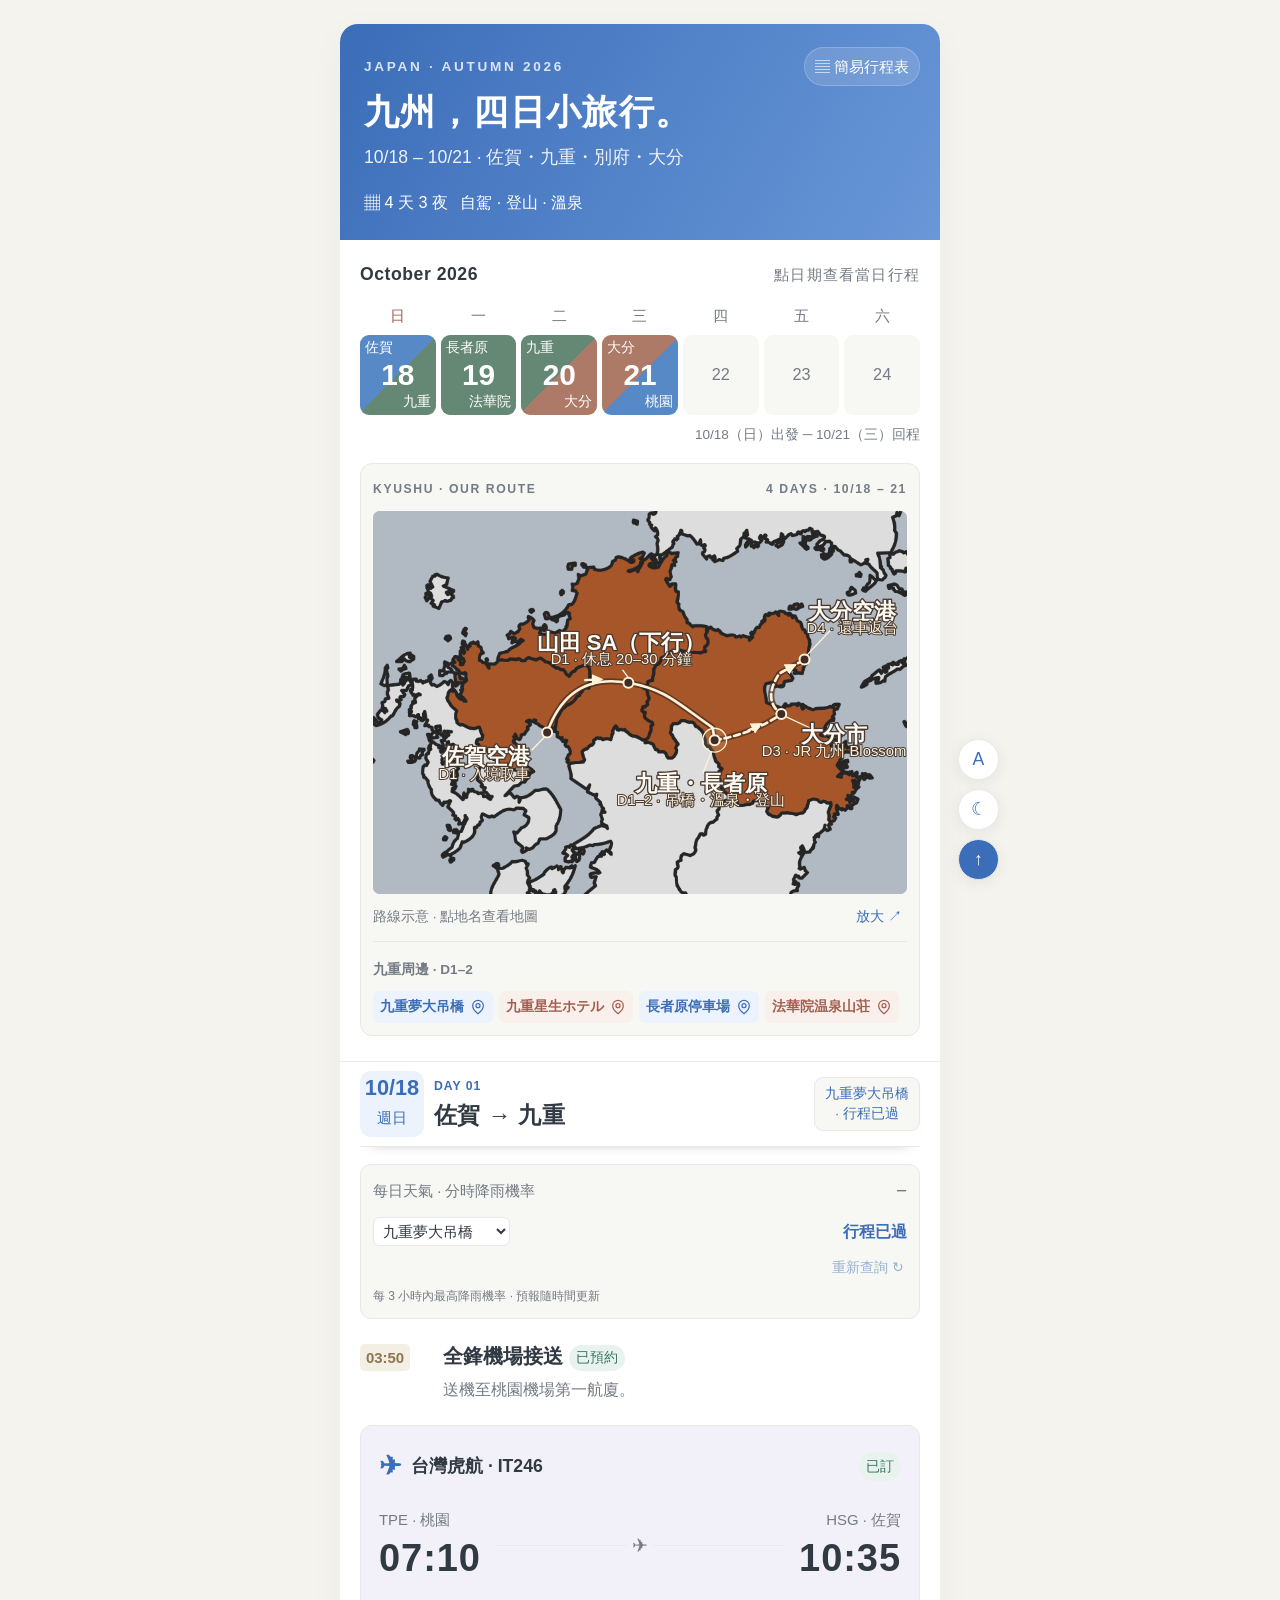
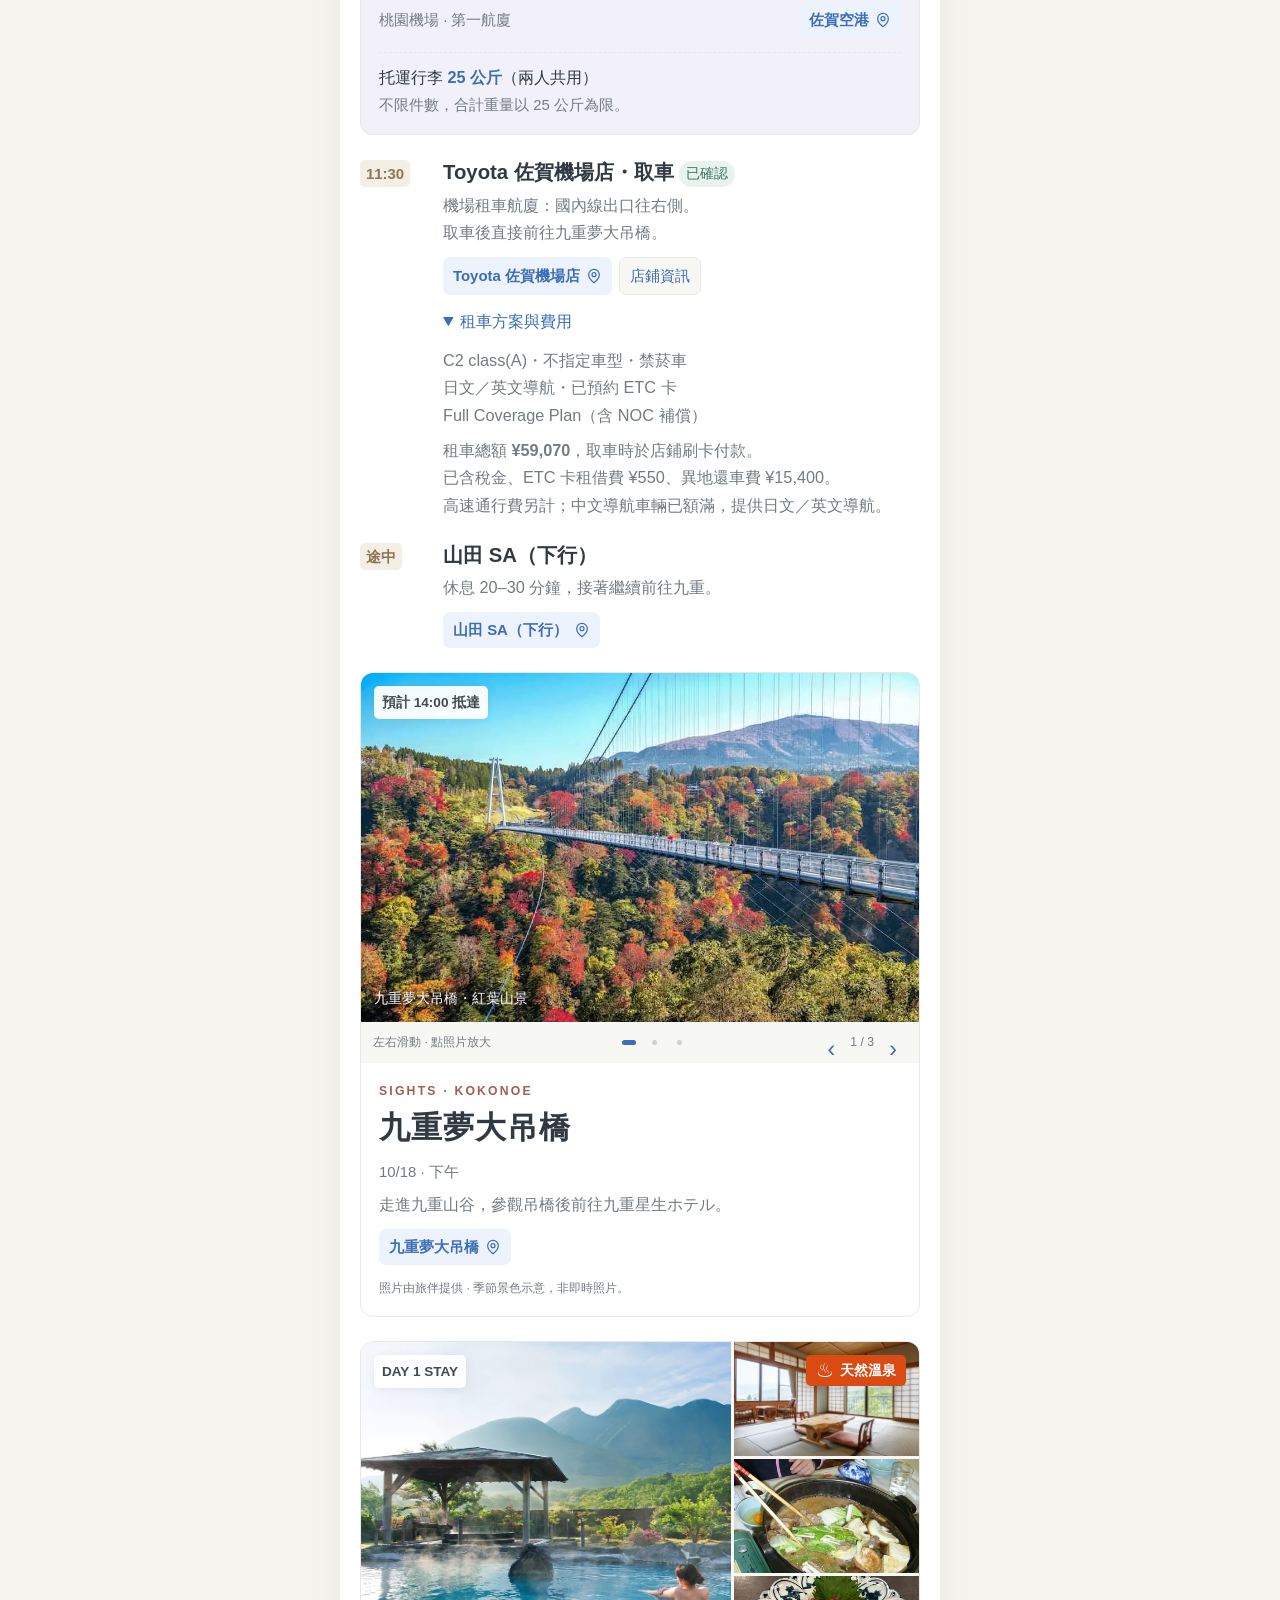
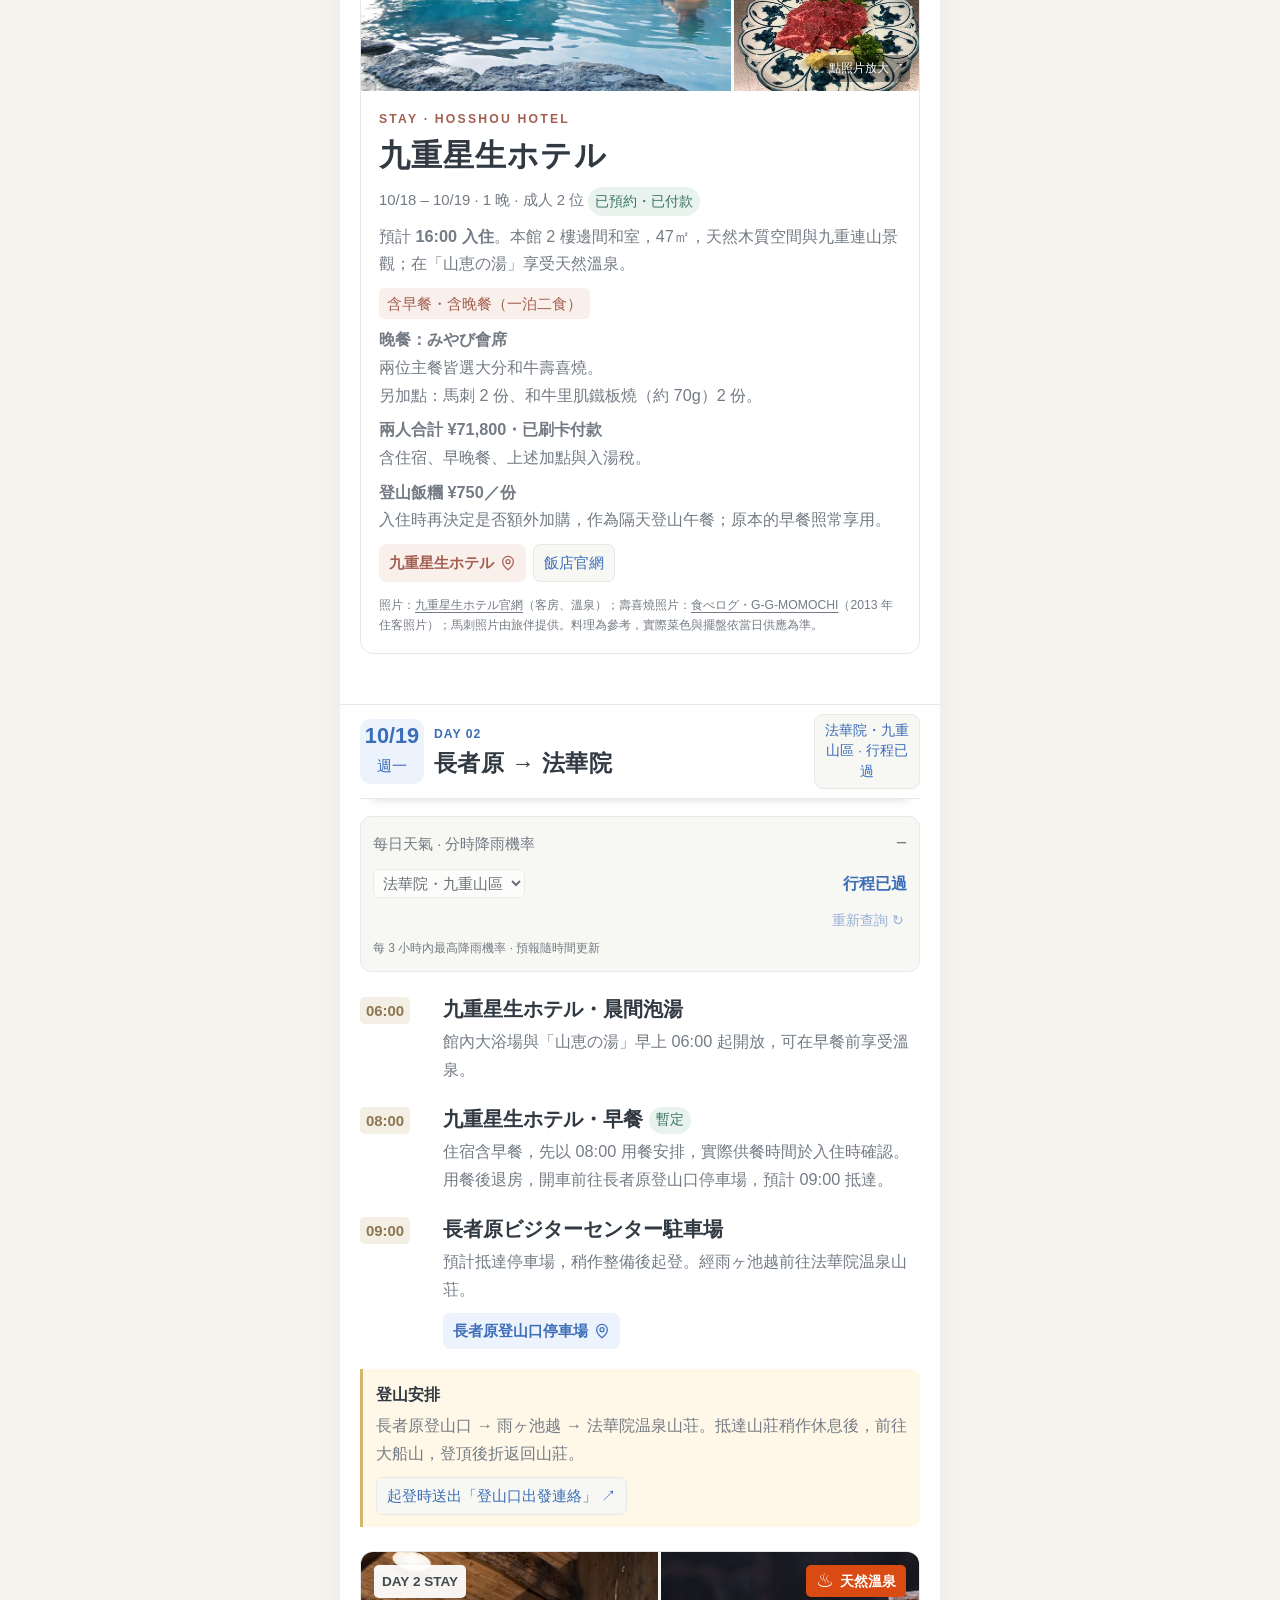
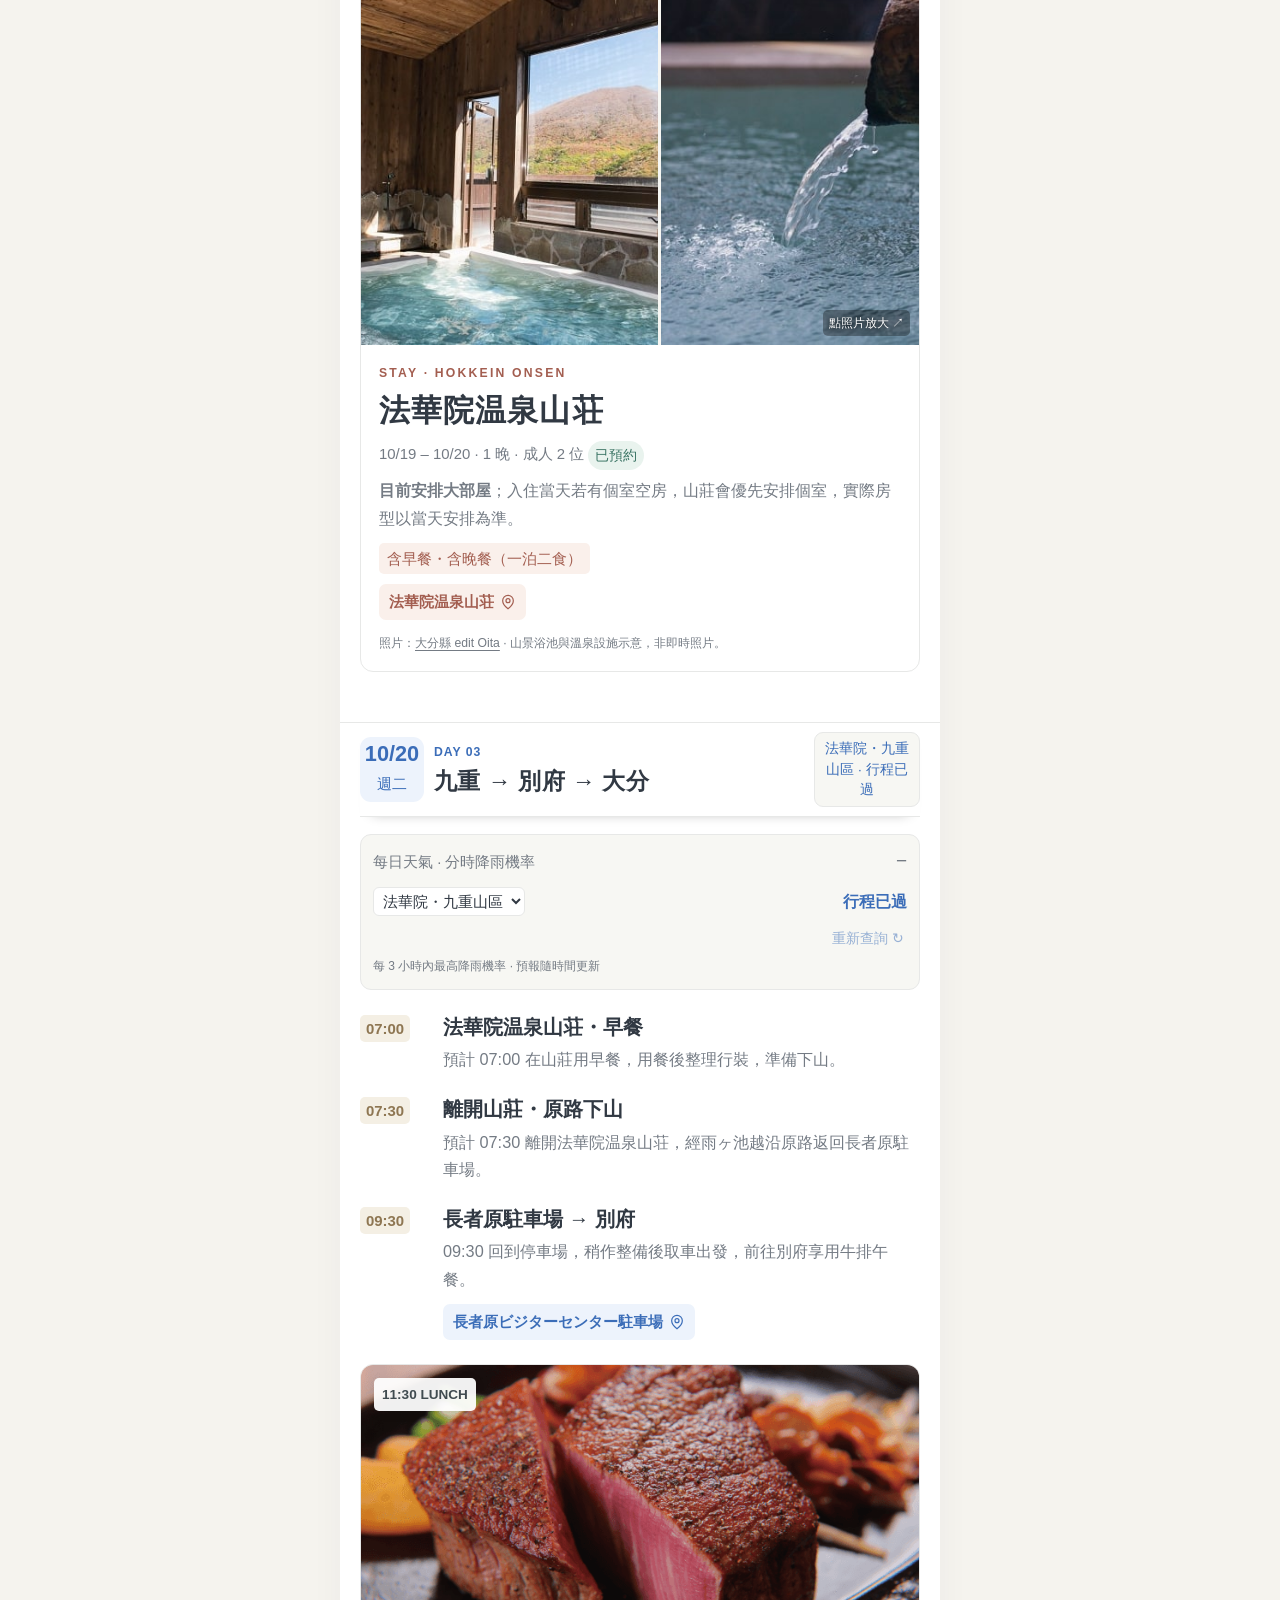
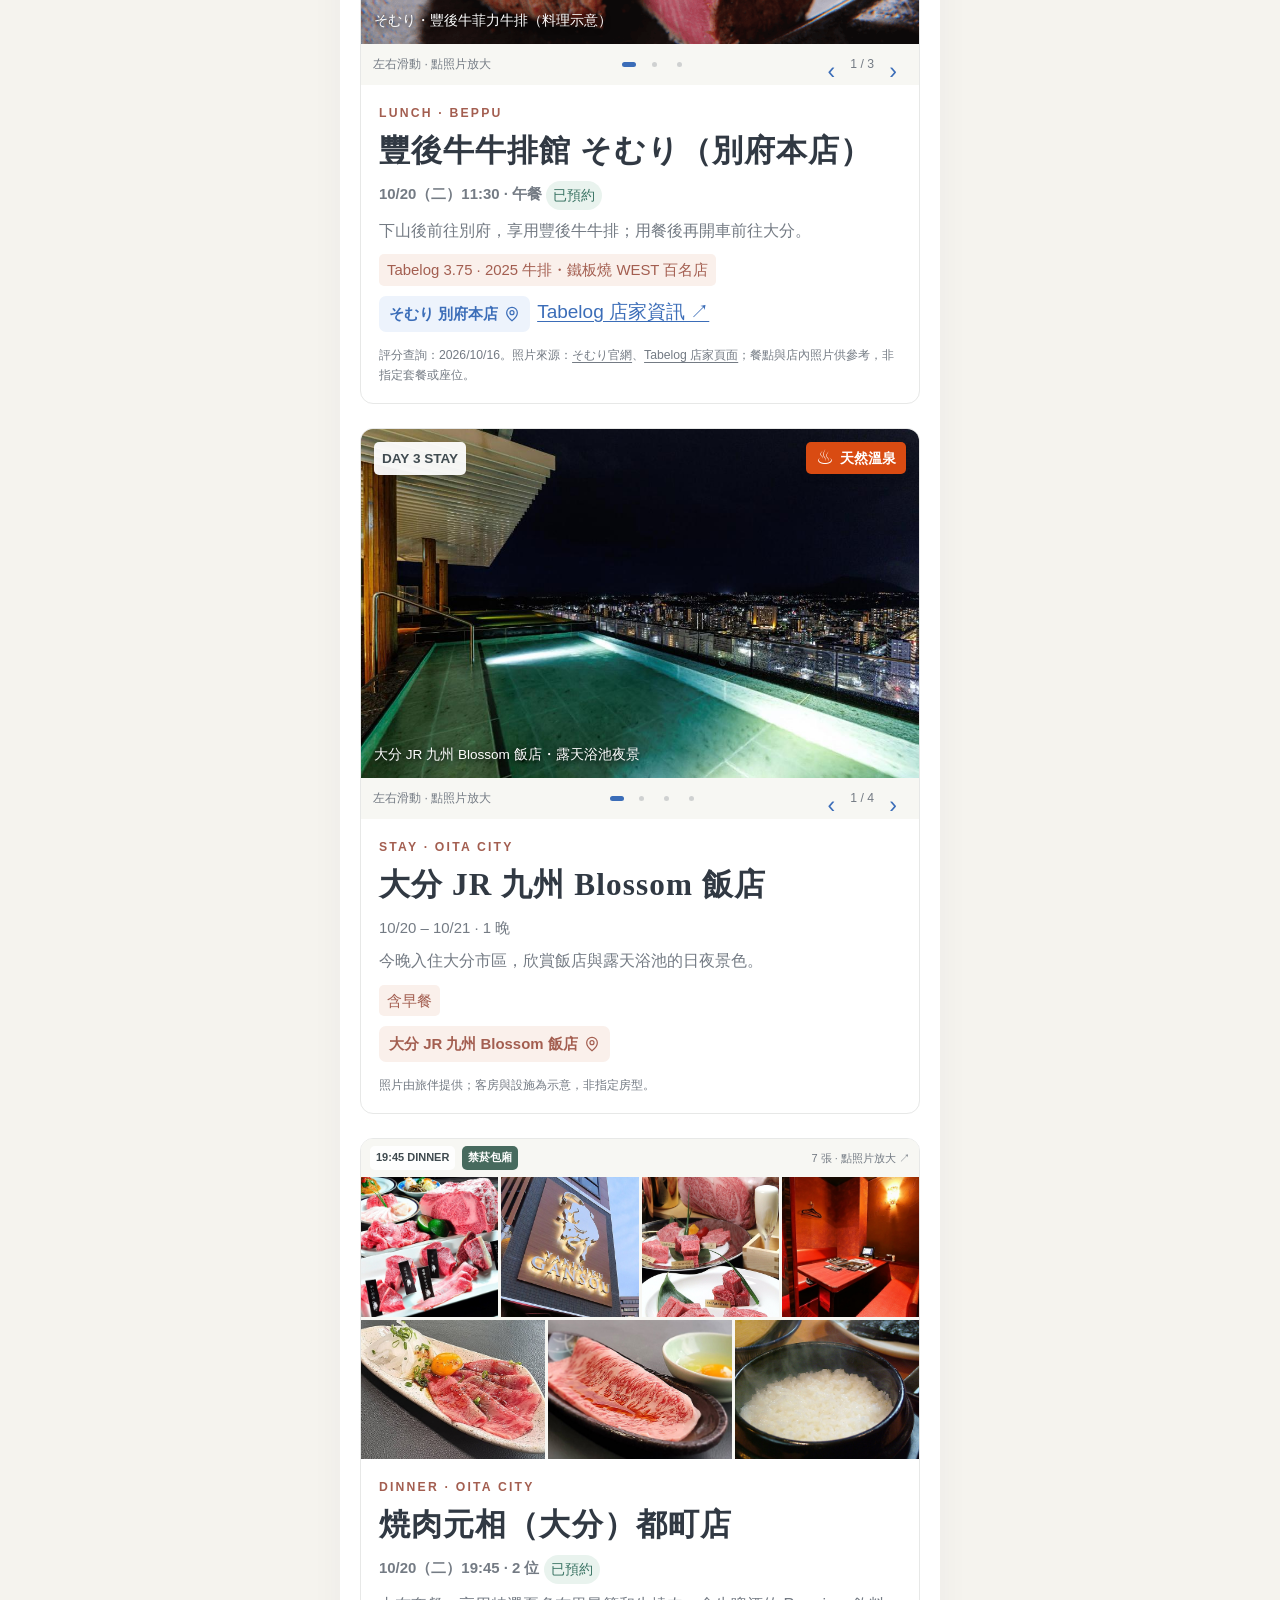
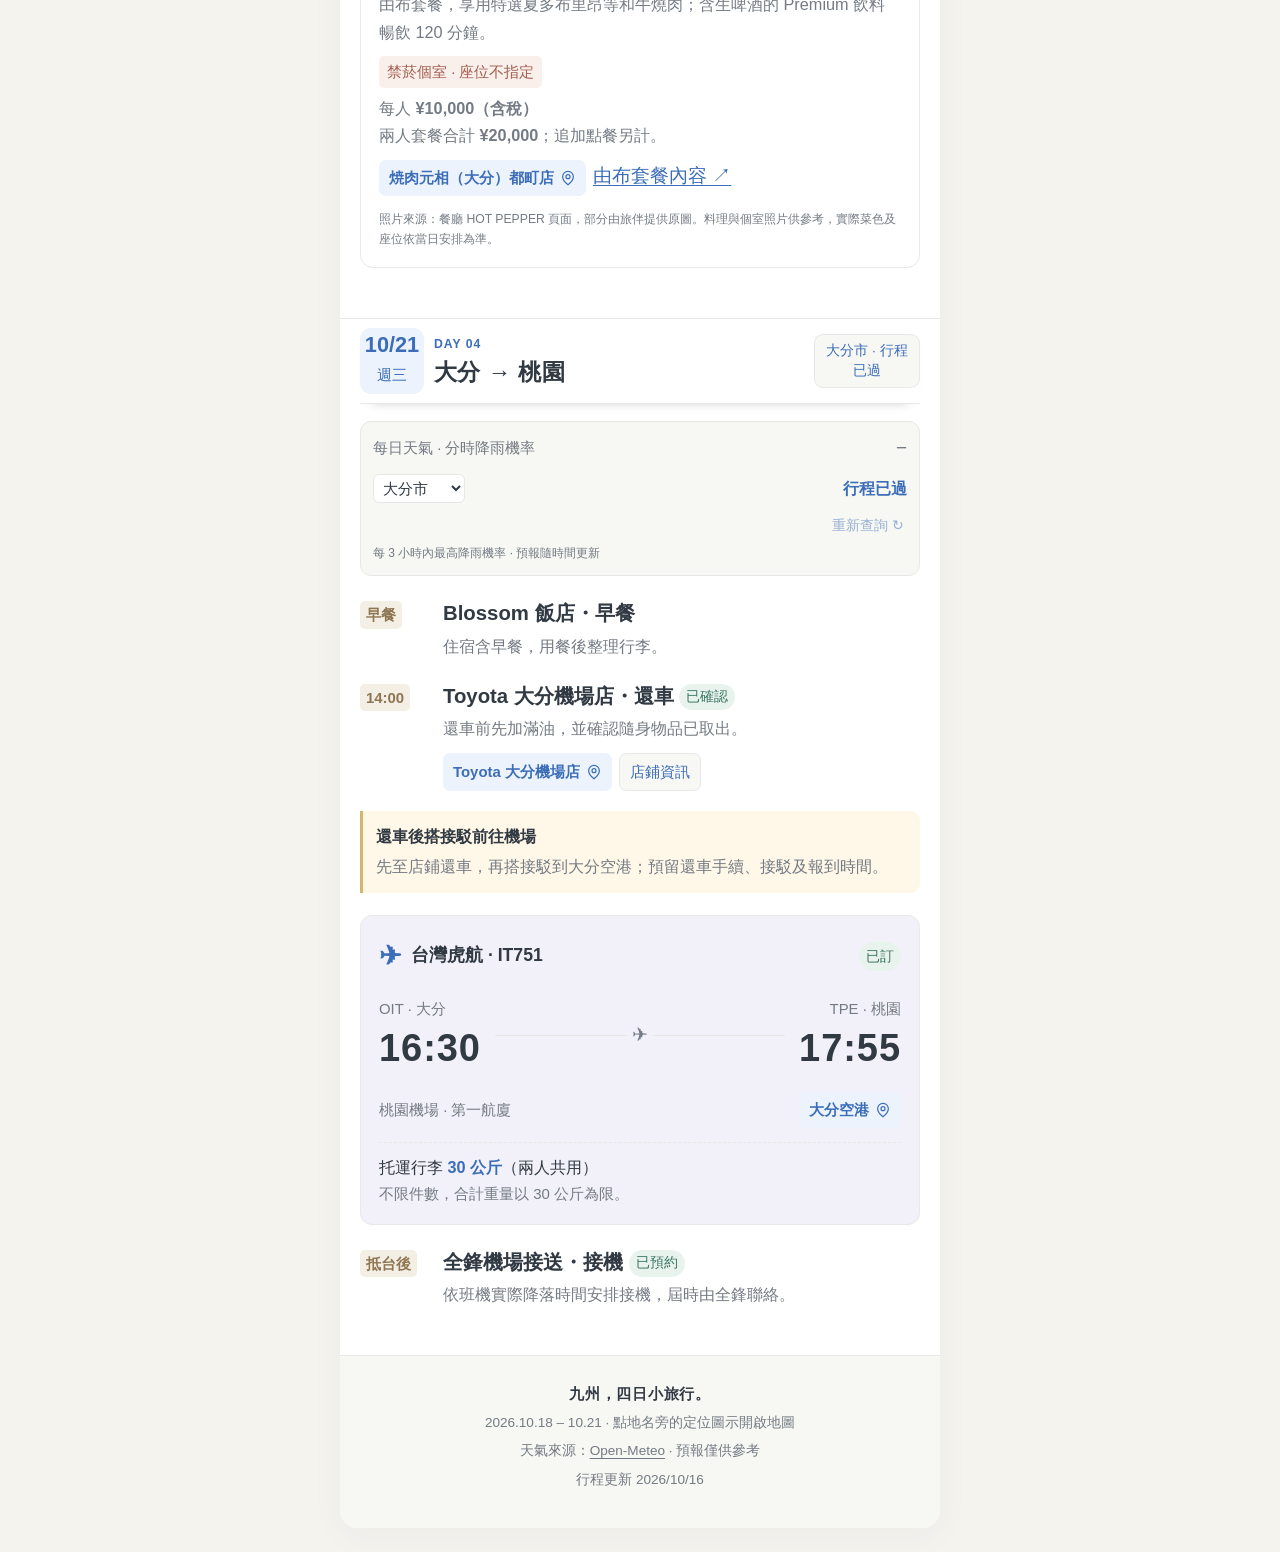
==== commit 61810506: "Replace Ichiran lunch with reserved Somuri Beppu steak lunch and photos" ====
--- a/index.html
+++ b/index.html
@@ -1 +1 @@
-<!doctype html><html lang="zh-Hant"><head><meta charset="utf-8"><meta name="viewport" content="width=device-width,initial-scale=1"><meta name="theme-color" content="#3b6db8"><meta name="description" content="2026 年 10 月 18 至 21 日九州四日行程：佐賀、九重、大分。航班、租車、住宿、照片與每日天氣。"><title>九州四日旅 · 2026/10/18–21</title><script>try{var t=localStorage.getItem('trip-2026-10-theme');document.documentElement.dataset.theme=t==='dark'?'dark':'light';var s=localStorage.getItem('trip-2026-10-scale');if(['1','1.12','1.24'].includes(s)){document.documentElement.dataset.scale=s;document.documentElement.style.setProperty('--scale',s);}}catch(e){}</script><link rel="stylesheet" href="styles.css?v=20261015-ichiran"></head><body id="top"><div class="container"><header class="hero"><span class="eyebrow">JAPAN · AUTUMN 2026</span><a class="view-link" href="summary.html">▤ 簡易行程表</a><h1>九州，四日小旅行。</h1><p>10/18 – 10/21 · 佐賀・九重・大分</p><div class="hero-meta"><span>▦ 4 天 3 夜</span><span>自駕 · 登山 · 溫泉</span></div></header><nav class="calendar" aria-label="每日行程"><div class="section-caption"><strong>October 2026</strong><span>點日期查看當日行程</span></div><div class="week" aria-hidden="true"><span>日</span><span>一</span><span>二</span><span>三</span><span>四</span><span>五</span><span>六</span></div><div class="calendar-grid"><a class="cal-day" href="#day1" aria-label="10/18 星期日 佐賀到九重"><span class="cal-from">佐賀</span><b>18</b><span class="cal-to">九重</span></a><a class="cal-day" href="#day2" aria-label="10/19 星期一 九重登山"><span class="cal-from">長者原</span><b>19</b><span class="cal-to">法華院</span></a><a class="cal-day" href="#day3" aria-label="10/20 星期二 大分"><span class="cal-from">九重</span><b>20</b><span class="cal-to">大分</span></a><a class="cal-day" href="#day4" aria-label="10/21 星期三 回台灣"><span class="cal-from">大分</span><b>21</b><span class="cal-to">桃園</span></a><span class="cal-empty">22</span><span class="cal-empty">23</span><span class="cal-empty">24</span></div><div class="calendar-note">10/18（日）出發 ─ 10/21（三）回程</div></nav><section class="route-map" aria-label="九州行程地圖"><div class="route-map-head"><span>KYUSHU · OUR ROUTE</span><span>4 DAYS · 10/18 – 21</span></div><div class="kyushu-map"><img src="images/kyushu-route-base.png" alt="佐賀、福岡、大分三縣底圖" width="1610" height="1156"><svg class="kyushu-overlay" viewBox="0 0 1610 1156" xmlns="http://www.w3.org/2000/svg" aria-label="九州四日行程路線：佐賀空港、山田服務區、九重、大分市、大分空港"><defs><marker id="map-arrow" markerWidth="5" markerHeight="5" refX="3" refY="2.5" orient="auto"><path d="M0 0L5 2.5L0 5Z" fill="#fff2d7"/></marker></defs><g aria-hidden="true"><path class="map-line-under" d="M525 668 C570 540 657 498 770 518 S918 580 1024 653 L1030 691 Q1145 672 1231 612 Q1173 570 1225 490 L1301 448"/><path class="map-line" d="M525 668 C570 540 657 498 770 518 S918 580 1024 653 L1030 691"/><path class="map-line map-later" d="M1030 691 Q1145 672 1231 612 Q1173 570 1225 490 L1301 448"/><path class="map-direction" d="M637 510 L681 508" marker-end="url(#map-arrow)"/><path class="map-direction" d="M1130 663 L1162 646" marker-end="url(#map-arrow)"/><path class="map-direction" d="M1235 484 L1265 468" marker-end="url(#map-arrow)"/></g><a href="https://www.google.com/maps/search/?api=1&amp;query=%E4%BD%90%E8%B3%80%E7%A9%BA%E6%B8%AF" target="_blank" rel="noopener noreferrer" aria-label="佐賀空港地圖"><title>佐賀空港 · D1 · 入境取車</title><circle class="map-hit" cx="525" cy="668" r="50"/><path class="map-leader" d="M516 683 L480 720"/><circle class="map-node" cx="525" cy="668" r="15"/><text class="map-place" x="473" y="764" text-anchor="end">佐賀空港</text><text class="map-day" x="473" y="807" text-anchor="end">D1 · 入境取車</text></a><a href="https://maps.app.goo.gl/qr6r1aG6EDc47FmD8" target="_blank" rel="noopener noreferrer" aria-label="山田 SA（下行）地圖"><title>山田 SA（下行） · D1 · 休息 20–30 分鐘</title><circle class="map-hit" cx="770" cy="518" r="50"/><path class="map-leader" d="M768 500 L753 480"/><circle class="map-node" cx="770" cy="518" r="15"/><text class="map-place" x="748" y="418" text-anchor="middle">山田 SA（下行）</text><text class="map-day" x="748" y="461" text-anchor="middle">D1 · 休息 20–30 分鐘</text></a><a href="#route-mountain-stops" aria-label="九重・長者原周邊地點"><title>九重・長者原 · D1–2 · 吊橋・溫泉・登山</title><circle class="map-hit" cx="1030" cy="691" r="50"/><path class="map-leader" d="M1020 728 L995 789"/><circle class="map-ring" cx="1030" cy="691" r="36"/><circle class="map-node" cx="1030" cy="691" r="15"/><text class="map-place" x="988" y="844" text-anchor="middle">九重・長者原</text><text class="map-day" x="988" y="887" text-anchor="middle">D1–2 · 吊橋・溫泉・登山</text></a><a href="https://maps.app.goo.gl/UFtnb4A1TBKKUvmF8" target="_blank" rel="noopener noreferrer" aria-label="大分市地圖"><title>大分市 · D3 · JR 九州 Blossom</title><circle class="map-hit" cx="1231" cy="612" r="50"/><path class="map-leader" d="M1246 621 L1333 661"/><circle class="map-node" cx="1231" cy="612" r="15"/><text class="map-place" x="1390" y="696" text-anchor="middle">大分市</text><text class="map-day" x="1390" y="739" text-anchor="middle">D3 · JR 九州 Blossom</text></a><a href="https://www.google.com/maps/search/?api=1&amp;query=%E5%A4%A7%E5%88%86%E7%A9%BA%E6%B8%AF" target="_blank" rel="noopener noreferrer" aria-label="大分空港地圖"><title>大分空港 · D4 · 還車返台</title><circle class="map-hit" cx="1301" cy="448" r="50"/><path class="map-leader" d="M1310 433 L1380 359"/><circle class="map-node" cx="1301" cy="448" r="15"/><text class="map-place" x="1445" y="325" text-anchor="middle">大分空港</text><text class="map-day" x="1445" y="368" text-anchor="middle">D4 · 還車返台</text></a></svg></div><div class="route-map-note"><span>路線示意 · 點地名查看地圖</span><a href="images/kyushu-route-base.png" class="map-expand" target="_blank" rel="noopener noreferrer" aria-label="放大行程路線圖">放大 ↗</a></div><div class="route-mountain-stops" id="route-mountain-stops"><span class="mountain-caption">九重周邊 · D1–2</span><div class="links"><a href="https://maps.app.goo.gl/gnzkUsRZPtLk5ugy9" target="_blank" rel="noopener noreferrer" class="map-link">九重夢大吊橋<svg viewBox="0 0 24 24" fill="none" stroke="currentColor" stroke-width="1.8" aria-hidden="true"><path d="M20 10c0 6-8 12-8 12S4 16 4 10a8 8 0 1 1 16 0Z"/><circle cx="12" cy="10" r="3"/></svg></a><a href="https://www.google.com/maps/search/?api=1&amp;query=%E4%B9%9D%E9%87%8D%E6%98%9F%E7%94%9F%E3%83%9B%E3%83%86%E3%83%AB%20%E5%A4%A7%E5%88%86%E7%9C%8C%E7%8E%96%E7%8F%A0%E9%83%A1%E4%B9%9D%E9%87%8D%E7%94%BA%E7%94%B0%E9%87%8E230" target="_blank" rel="noopener noreferrer" class="map-link stay-link">九重星生ホテル<svg viewBox="0 0 24 24" fill="none" stroke="currentColor" stroke-width="1.8" aria-hidden="true"><path d="M20 10c0 6-8 12-8 12S4 16 4 10a8 8 0 1 1 16 0Z"/><circle cx="12" cy="10" r="3"/></svg></a><a href="https://maps.app.goo.gl/Dajvcyd1RRqne4A86" target="_blank" rel="noopener noreferrer" class="map-link">長者原停車場<svg viewBox="0 0 24 24" fill="none" stroke="currentColor" stroke-width="1.8" aria-hidden="true"><path d="M20 10c0 6-8 12-8 12S4 16 4 10a8 8 0 1 1 16 0Z"/><circle cx="12" cy="10" r="3"/></svg></a><a href="https://maps.app.goo.gl/927fi7xS3Q4PLwQB8" target="_blank" rel="noopener noreferrer" class="map-link stay-link">法華院温泉山荘<svg viewBox="0 0 24 24" fill="none" stroke="currentColor" stroke-width="1.8" aria-hidden="true"><path d="M20 10c0 6-8 12-8 12S4 16 4 10a8 8 0 1 1 16 0Z"/><circle cx="12" cy="10" r="3"/></svg></a></div></div></section><main><section class="day" id="day1"><header class="day-header"><div class="day-num"><strong>10/18</strong><small>週日</small></div><div class="day-title"><div class="d-tag">DAY 01</div><h2>佐賀 → 九重</h2><p class="sub">取車出發 · 山谷吊橋 · 溫泉旅館</p></div><a class="weather-mini" data-weather-for="day1" href="#weather-detail-day1" aria-label="查看10/18天氣">天氣查詢中</a></header><details class="weather-details" open id="weather-detail-day1"><summary>每日天氣 · 分時降雨機率</summary><div class="weather-panel" id="weather-day1" data-date="2026-10-18" data-locations="[{&quot;name&quot;: &quot;九重夢大吊橋&quot;, &quot;lat&quot;: 33.1727765, &quot;lon&quot;: 131.2255586}, {&quot;name&quot;: &quot;九重星生ホテル&quot;, &quot;lat&quot;: 33.11160524, &quot;lon&quot;: 131.2257196}]"><div class="weather-top"><select class="weather-location" aria-label="10/18 天氣地點"></select><div class="weather-main" role="status">查詢中…</div></div><div class="rain-grid"></div><div class="weather-foot"><span class="weather-updated"></span><button type="button" class="weather-refresh">重新查詢 ↻</button></div><p class="weather-hint">每 3 小時內最高降雨機率 · 預報隨時間更新</p></div></details><div class="spot"><div class="spot-time"><b>03:50</b></div><div class="spot-body"><h3>全鋒機場接送 <span class="status">已預約</span></h3><p>送機至桃園機場第一航廈。</p></div></div><article class="flight-card" aria-label="去程航班 IT246"><div class="flight-head"><span class="plane" aria-hidden="true">✈</span><span>台灣虎航 · IT246</span><span class="status">已訂</span></div><div class="flight-route"><div class="flight-end"><small>TPE · 桃園</small><strong>07:10</strong></div><span class="flight-arrow" aria-hidden="true">✈</span><div class="flight-end"><small>HSG · 佐賀</small><strong>10:35</strong></div></div><div class="flight-foot"><span>桃園機場 · 第一航廈</span><a class="map-link" href="https://www.google.com/maps/search/?api=1&amp;query=%E4%BD%90%E8%B3%80%E7%A9%BA%E6%B8%AF" target="_blank" rel="noopener noreferrer">佐賀空港<svg viewBox="0 0 24 24" fill="none" stroke="currentColor" stroke-width="1.8" aria-hidden="true"><path d="M20 10c0 6-8 12-8 12S4 16 4 10a8 8 0 1 1 16 0Z"/><circle cx="12" cy="10" r="3"/></svg></a></div><div class="baggage">托運行李 <strong>25 公斤</strong>（兩人共用）<small>不限件數，合計重量以 25 公斤為限。</small></div></article><div class="spot"><div class="spot-time"><b>11:30</b></div><div class="spot-body"><h3>Toyota 佐賀機場店・取車 <span class="status">已確認</span></h3><p>機場租車航廈：國內線出口往右側。<br>取車後直接前往九重夢大吊橋。</p><div class="links"><a class="map-link" href="https://www.google.com/maps/search/?api=1&amp;query=%E3%83%88%E3%83%A8%E3%82%BF%E3%83%AC%E3%83%B3%E3%82%BF%E3%82%AB%E3%83%BC%20%E4%BD%90%E8%B3%80%E7%A9%BA%E6%B8%AF%E5%BA%97%20%E4%BD%90%E8%B3%80%E5%B8%82%E5%B7%9D%E5%89%AF%E7%94%BA%E5%A4%A7%E5%AD%97%E7%8A%AC%E4%BA%95%E9%81%939476-187" target="_blank" rel="noopener noreferrer">Toyota 佐賀機場店<svg viewBox="0 0 24 24" fill="none" stroke="currentColor" stroke-width="1.8" aria-hidden="true"><path d="M20 10c0 6-8 12-8 12S4 16 4 10a8 8 0 1 1 16 0Z"/><circle cx="12" cy="10" r="3"/></svg></a><a class="soft-link" href="https://rent.toyota.co.jp/shop/detail.aspx?eCode=022&amp;rCode=68201" target="_blank" rel="noopener noreferrer">店鋪資訊</a></div><details class="rental-details" open><summary>租車方案與費用</summary><p>C2 class(A)・不指定車型・禁菸車<br>日文／英文導航・已預約 ETC 卡<br>Full Coverage Plan（含 NOC 補償）</p><p>租車總額 <strong>¥59,070</strong>，取車時於店鋪刷卡付款。<br>已含稅金、ETC 卡租借費 ¥550、異地還車費 ¥15,400。<br>高速通行費另計；中文導航車輛已額滿，提供日文／英文導航。</p></details></div></div><div class="spot"><div class="spot-time"><b>途中</b></div><div class="spot-body"><h3>山田 SA（下行）</h3><p>休息 20–30 分鐘，接著繼續前往九重。</p><div class="links"><a class="map-link" href="https://maps.app.goo.gl/qr6r1aG6EDc47FmD8" target="_blank" rel="noopener noreferrer">山田 SA（下行）<svg viewBox="0 0 24 24" fill="none" stroke="currentColor" stroke-width="1.8" aria-hidden="true"><path d="M20 10c0 6-8 12-8 12S4 16 4 10a8 8 0 1 1 16 0Z"/><circle cx="12" cy="10" r="3"/></svg></a></div></div></div><article class="feature" id="bridge"><div data-carousel><div class="photo-area"><div class="carousel-track" aria-label="九重夢大吊橋照片，可左右滑動"><div class="carousel-slide"><button type="button" class="photo" aria-label="放大九重夢大吊橋・紅葉山景"><img src="images/yume-bridge-hq-3.jpg" alt="九重夢大吊橋・紅葉山景" loading="lazy" width="1000" height="668"></button><span class="carousel-caption">九重夢大吊橋・紅葉山景</span></div><div class="carousel-slide"><button type="button" class="photo" aria-label="放大九重夢大吊橋・秋日吊橋"><img src="images/yume-bridge-hq-2.jpg" alt="九重夢大吊橋・秋日吊橋" loading="lazy" width="1024" height="768"></button><span class="carousel-caption">九重夢大吊橋・秋日吊橋</span></div><div class="carousel-slide"><button type="button" class="photo" aria-label="放大九重夢大吊橋・綠意山谷"><img src="images/yume-bridge-hq-1.jpg" alt="九重夢大吊橋・綠意山谷" loading="lazy" width="860" height="494"></button><span class="carousel-caption">九重夢大吊橋・綠意山谷</span></div></div><span class="photo-badge">預計 14:00 抵達</span></div><div class="carousel-controls"><span>左右滑動 · 點照片放大</span><div class="carousel-dots"><button type="button" class="carousel-dot" aria-label="九重夢大吊橋 第 1 張" aria-pressed="true"></button><button type="button" class="carousel-dot" aria-label="九重夢大吊橋 第 2 張" aria-pressed="false"></button><button type="button" class="carousel-dot" aria-label="九重夢大吊橋 第 3 張" aria-pressed="false"></button></div><div class="carousel-nav"><button class="carousel-step" data-prev aria-label="bridge 上一張">‹</button><span data-counter>1 / 3</span><button class="carousel-step" data-next aria-label="bridge 下一張">›</button></div></div></div><div class="feature-body"><div class="kicker">SIGHTS · KOKONOE</div><h3>九重夢大吊橋</h3><div class="stay-dates">10/18 · 下午</div><p>走進九重山谷，參觀吊橋後前往九重星生ホテル。</p><div class="links"><a class="map-link" href="https://maps.app.goo.gl/gnzkUsRZPtLk5ugy9" target="_blank" rel="noopener noreferrer">九重夢大吊橋<svg viewBox="0 0 24 24" fill="none" stroke="currentColor" stroke-width="1.8" aria-hidden="true"><path d="M20 10c0 6-8 12-8 12S4 16 4 10a8 8 0 1 1 16 0Z"/><circle cx="12" cy="10" r="3"/></svg></a></div><p class="credit">照片由旅伴提供 · 季節景色示意，非即時照片。</p></div></article><article class="feature" id="hosshou"><div class="photo-area"><div class="photo-grid one-three"><button type="button" class="photo" aria-label="放大九重星生ホテル・山恵の湯"><img src="images/hosshou-onsen.jpg" alt="九重星生ホテル・山恵の湯" loading="lazy" width="1024" height="777"></button><button type="button" class="photo" aria-label="放大九重星生ホテル・本館 2 樓邊間和室"><img src="images/hosshou-room.jpg" alt="九重星生ホテル・本館 2 樓邊間和室" loading="lazy" width="1800" height="960"></button><button type="button" class="photo" aria-label="放大九重星生ホテル・壽喜燒參考照片"><img src="images/hosshou-sukiyaki.jpg" alt="九重星生ホテル・壽喜燒參考照片" loading="lazy" width="640" height="480"></button><button type="button" class="photo" aria-label="放大九重星生ホテル・晚餐加購馬刺（已訂 2 份）"><img src="images/hosshou-basashi.jpg" alt="九重星生ホテル・晚餐加購馬刺（已訂 2 份）" loading="lazy" width="363" height="273"></button></div><span class="photo-badge">DAY 1 STAY</span><span class="photo-badge right onsen-badge"><span class="onsen-symbol" aria-hidden="true">♨</span>天然溫泉</span><span class="photo-hint">點照片放大 ↗</span></div><div class="feature-body"><div class="kicker">STAY · HOSSHOU HOTEL</div><h3>九重星生ホテル</h3><div class="stay-dates">10/18 – 10/19 · 1 晚 · 成人 2 位 <span class="status">已預約・已付款</span></div><p>預計 <strong>16:00 入住</strong>。本館 2 樓邊間和室，47㎡，天然木質空間與九重連山景觀；在「山恵の湯」享受天然溫泉。</p><div class="meal-tag">含早餐・含晚餐（一泊二食）</div><p><strong>晚餐：みやび會席</strong><br>兩位主餐皆選大分和牛壽喜燒。<br>另加點：馬刺 2 份、和牛里肌鐵板燒（約 70g）2 份。</p><p><strong>兩人合計 ¥71,800・已刷卡付款</strong><br>含住宿、早晚餐、上述加點與入湯稅。</p><p><strong>登山飯糰 ¥750／份</strong><br>入住時再決定是否額外加購，作為隔天登山午餐；原本的早餐照常享用。</p><div class="links"><a class="map-link stay-link" href="https://www.google.com/maps/search/?api=1&amp;query=%E4%B9%9D%E9%87%8D%E6%98%9F%E7%94%9F%E3%83%9B%E3%83%86%E3%83%AB%20%E5%A4%A7%E5%88%86%E7%9C%8C%E7%8E%96%E7%8F%A0%E9%83%A1%E4%B9%9D%E9%87%8D%E7%94%BA%E7%94%B0%E9%87%8E230" target="_blank" rel="noopener noreferrer">九重星生ホテル<svg viewBox="0 0 24 24" fill="none" stroke="currentColor" stroke-width="1.8" aria-hidden="true"><path d="M20 10c0 6-8 12-8 12S4 16 4 10a8 8 0 1 1 16 0Z"/><circle cx="12" cy="10" r="3"/></svg></a><a class="soft-link" href="https://hosshouhotel.co.jp/" target="_blank" rel="noopener noreferrer">飯店官網</a></div><p class="credit">照片：<a href="https://hosshouhotel.co.jp/" target="_blank" rel="noopener noreferrer">九重星生ホテル官網</a>（客房、溫泉）；壽喜燒照片：<a href="https://tabelog.com/oita/A4404/A440404/44009981/dtlrvwlst/" target="_blank" rel="noopener noreferrer">食べログ・G‐G-MOMOCHI</a>（2013 年住客照片）；馬刺照片由旅伴提供。料理為參考，實際菜色與擺盤依當日供應為準。</p></div></article></section><section class="day" id="day2"><header class="day-header"><div class="day-num"><strong>10/19</strong><small>週一</small></div><div class="day-title"><div class="d-tag">DAY 02</div><h2>長者原 → 法華院</h2><p class="sub">早餐後上山 · 今晚住溫泉山莊</p></div><a class="weather-mini" data-weather-for="day2" href="#weather-detail-day2" aria-label="查看10/19天氣">天氣查詢中</a></header><details class="weather-details" open id="weather-detail-day2"><summary>每日天氣 · 分時降雨機率</summary><div class="weather-panel" id="weather-day2" data-date="2026-10-19" data-locations="[{&quot;name&quot;: &quot;法華院・九重山區&quot;, &quot;lat&quot;: 33.0963163, &quot;lon&quot;: 131.2554062}]"><div class="weather-top"><select class="weather-location" aria-label="10/19 天氣地點"></select><div class="weather-main" role="status">查詢中…</div></div><div class="rain-grid"></div><div class="weather-foot"><span class="weather-updated"></span><button type="button" class="weather-refresh">重新查詢 ↻</button></div><p class="weather-hint">每 3 小時內最高降雨機率 · 預報隨時間更新</p></div></details><div class="spot"><div class="spot-time"><b>06:00</b></div><div class="spot-body"><h3>九重星生ホテル・晨間泡湯</h3><p>館內大浴場與「山恵の湯」早上 06:00 起開放，可在早餐前享受溫泉。</p></div></div><div class="spot"><div class="spot-time"><b>08:00</b></div><div class="spot-body"><h3>九重星生ホテル・早餐 <span class="status">暫定</span></h3><p>住宿含早餐，先以 08:00 用餐安排，實際供餐時間於入住時確認。用餐後退房，開車前往長者原登山口停車場，預計 09:00 抵達。</p></div></div><div class="spot"><div class="spot-time"><b>09:00</b></div><div class="spot-body"><h3>長者原ビジターセンター駐車場</h3><p>預計抵達停車場，稍作整備後起登。經雨ヶ池越前往法華院温泉山荘。</p><div class="links"><a class="map-link" href="https://maps.app.goo.gl/Dajvcyd1RRqne4A86" target="_blank" rel="noopener noreferrer">長者原登山口停車場<svg viewBox="0 0 24 24" fill="none" stroke="currentColor" stroke-width="1.8" aria-hidden="true"><path d="M20 10c0 6-8 12-8 12S4 16 4 10a8 8 0 1 1 16 0Z"/><circle cx="12" cy="10" r="3"/></svg></a></div></div></div><aside class="tip"><strong>登山安排</strong>長者原登山口 → 雨ヶ池越 → 法華院温泉山荘。抵達山莊稍作休息後，前往大船山，登頂後折返回山莊。<div class="links"><a class="soft-link" href="https://tetto910.com/page-4711/" target="_blank" rel="noopener noreferrer">起登時送出「登山口出發連絡」 ↗</a></div></aside><article class="feature" id="hokkein"><div class="photo-area"><div class="photo-grid two"><button type="button" class="photo" aria-label="放大法華院温泉山荘・山景浴池"><img src="images/hokkein-bath.jpg" alt="法華院温泉山荘・山景浴池" loading="lazy" width="900" height="675"></button><button type="button" class="photo" aria-label="放大法華院温泉山荘・溫泉"><img src="images/hokkein-view.jpg" alt="法華院温泉山荘・溫泉" loading="lazy" width="900" height="675"></button></div><span class="photo-badge">DAY 2 STAY</span><span class="photo-badge right onsen-badge"><span class="onsen-symbol" aria-hidden="true">♨</span>天然溫泉</span><span class="photo-hint">點照片放大 ↗</span></div><div class="feature-body"><div class="kicker">STAY · HOKKEIN ONSEN</div><h3>法華院温泉山荘</h3><div class="stay-dates">10/19 – 10/20 · 1 晚 · 成人 2 位 <span class="status">已預約</span></div><p><strong>目前安排大部屋</strong>；入住當天若有個室空房，山莊會優先安排個室，實際房型以當天安排為準。</p><div class="meal-tag">含早餐・含晚餐（一泊二食）</div><div class="links"><a class="map-link stay-link" href="https://maps.app.goo.gl/927fi7xS3Q4PLwQB8" target="_blank" rel="noopener noreferrer">法華院温泉山荘<svg viewBox="0 0 24 24" fill="none" stroke="currentColor" stroke-width="1.8" aria-hidden="true"><path d="M20 10c0 6-8 12-8 12S4 16 4 10a8 8 0 1 1 16 0Z"/><circle cx="12" cy="10" r="3"/></svg></a></div><p class="credit">照片：<a class="" href="https://edit.pref.oita.jp/news-columns/1470/" target="_blank" rel="noopener noreferrer">大分縣 edit Oita</a> · 山景浴池與溫泉設施示意，非即時照片。</p></div></article></section><section class="day" id="day3"><header class="day-header"><div class="day-num"><strong>10/20</strong><small>週二</small></div><div class="day-title"><div class="d-tag">DAY 03</div><h2>九重 → 大分</h2><p class="sub">山區之後 · 大分住宿 · 19:45 燒肉</p></div><a class="weather-mini" data-weather-for="day3" href="#weather-detail-day3" aria-label="查看10/20天氣">天氣查詢中</a></header><details class="weather-details" open id="weather-detail-day3"><summary>每日天氣 · 分時降雨機率</summary><div class="weather-panel" id="weather-day3" data-date="2026-10-20" data-locations="[{&quot;name&quot;: &quot;法華院・九重山區&quot;, &quot;lat&quot;: 33.0963163, &quot;lon&quot;: 131.2554062}, {&quot;name&quot;: &quot;大分市&quot;, &quot;lat&quot;: 33.233334, &quot;lon&quot;: 131.607296}]"><div class="weather-top"><select class="weather-location" aria-label="10/20 天氣地點"></select><div class="weather-main" role="status">查詢中…</div></div><div class="rain-grid"></div><div class="weather-foot"><span class="weather-updated"></span><button type="button" class="weather-refresh">重新查詢 ↻</button></div><p class="weather-hint">每 3 小時內最高降雨機率 · 預報隨時間更新</p></div></details><div class="spot"><div class="spot-time"><b>07:00</b></div><div class="spot-body"><h3>法華院温泉山荘・早餐</h3><p>預計 07:00 在山莊用早餐，用餐後整理行裝，準備下山。</p></div></div><div class="spot"><div class="spot-time"><b>07:30</b></div><div class="spot-body"><h3>離開山莊・原路下山</h3><p>預計 07:30 離開法華院温泉山荘，經雨ヶ池越沿原路返回長者原駐車場。</p></div></div><div class="spot"><div class="spot-time"><b>09:30</b></div><div class="spot-body"><h3>長者原駐車場 → 大分</h3><p>09:30 回到停車場，稍作整備後取車出發，直接前往大分。</p><div class="links"><a class="map-link" href="https://maps.app.goo.gl/Dajvcyd1RRqne4A86" target="_blank" rel="noopener noreferrer">長者原ビジターセンター駐車場<svg viewBox="0 0 24 24" fill="none" stroke="currentColor" stroke-width="1.8" aria-hidden="true"><path d="M20 10c0 6-8 12-8 12S4 16 4 10a8 8 0 1 1 16 0Z"/><circle cx="12" cy="10" r="3"/></svg></a></div></div></div><article class="feature" id="ichiran"><div data-carousel><div class="photo-area"><div class="carousel-track" aria-label="一蘭照片，可左右滑動"><div class="carousel-slide"><button type="button" class="photo" aria-label="放大一蘭・天然豚骨拉麵（官方示意照片）"><img src="images/ichiran-ramen.jpg" alt="一蘭・天然豚骨拉麵（官方示意照片）" loading="lazy" width="765" height="545"></button><span class="carousel-caption">一蘭・天然豚骨拉麵（官方示意照片）</span></div><div class="carousel-slide"><button type="button" class="photo" aria-label="放大一蘭 大分弁天店・店面外觀"><img src="images/ichiran-exterior.jpg" alt="一蘭 大分弁天店・店面外觀" loading="lazy" width="960" height="720"></button><span class="carousel-caption">一蘭 大分弁天店・店面外觀</span></div><div class="carousel-slide"><button type="button" class="photo" aria-label="放大一蘭 大分弁天店・味集中吧台座位"><img src="images/ichiran-counter.jpg" alt="一蘭 大分弁天店・味集中吧台座位" loading="lazy" width="960" height="720"></button><span class="carousel-caption">一蘭 大分弁天店・味集中吧台座位</span></div><div class="carousel-slide"><button type="button" class="photo" aria-label="放大一蘭 大分弁天店・店內環境"><img src="images/ichiran-interior.jpg" alt="一蘭 大分弁天店・店內環境" loading="lazy" width="960" height="720"></button><span class="carousel-caption">一蘭 大分弁天店・店內環境</span></div></div><span class="photo-badge">11:30 LUNCH</span></div><div class="carousel-controls"><span>左右滑動 · 點照片放大</span><div class="carousel-dots"><button type="button" class="carousel-dot" aria-label="一蘭 第 1 張" aria-pressed="true"></button><button type="button" class="carousel-dot" aria-label="一蘭 第 2 張" aria-pressed="false"></button><button type="button" class="carousel-dot" aria-label="一蘭 第 3 張" aria-pressed="false"></button><button type="button" class="carousel-dot" aria-label="一蘭 第 4 張" aria-pressed="false"></button></div><div class="carousel-nav"><button class="carousel-step" data-prev aria-label="一蘭 上一張">‹</button><span data-counter>1 / 4</span><button class="carousel-step" data-next aria-label="一蘭 下一張">›</button></div></div></div><div class="feature-body"><div class="kicker">LUNCH · OITA CITY</div><h3>一蘭拉麵・大分弁天店</h3><div class="stay-dates"><strong>10/20（二）11:30 · 午餐</strong></div><p>下山整備後直接開車到大分，享用一蘭豚骨拉麵。</p><div class="links"><a class="map-link" href="https://www.google.com/maps/dir/?api=1&amp;destination=33.256508,131.614914" target="_blank" rel="noopener noreferrer">一蘭 大分弁天店<svg viewBox="0 0 24 24" fill="none" stroke="currentColor" stroke-width="1.8" aria-hidden="true"><path d="M20 10c0 6-8 12-8 12S4 16 4 10a8 8 0 1 1 16 0Z"/><circle cx="12" cy="10" r="3"/></svg></a><a href="https://ichiran.com/shop/img/gmap_benten.png" target="_blank" rel="noopener noreferrer">停車場入口指引 ↗</a></div><p class="credit">官網提醒導航可能顯示錯誤路線，抵達時請參考入口指引。照片來源：<a href="https://ichiran.com/shop/kyushu/oita-benten/" target="_blank" rel="noopener noreferrer">一蘭大分弁天店官網</a>、<a href="https://ichiran.com/ramen/" target="_blank" rel="noopener noreferrer">一蘭拉麵介紹</a>；餐點與店內照片供參考。</p></div></article><article class="feature" id="blossom"><div data-carousel><div class="photo-area"><div class="carousel-track" aria-label="blossom 照片，可左右滑動"><div class="carousel-slide"><button type="button" class="photo" aria-label="放大大分 JR 九州 Blossom 飯店・露天浴池夜景"><img src="images/blossom-night.jpg" alt="大分 JR 九州 Blossom 飯店・露天浴池夜景" loading="lazy" width="900" height="675"></button><span class="carousel-caption">大分 JR 九州 Blossom 飯店・露天浴池夜景</span></div><div class="carousel-slide"><button type="button" class="photo" aria-label="放大大分 JR 九州 Blossom 飯店・露天浴池日景"><img src="images/blossom-day.jpg" alt="大分 JR 九州 Blossom 飯店・露天浴池日景" loading="lazy" width="900" height="675"></button><span class="carousel-caption">大分 JR 九州 Blossom 飯店・露天浴池日景</span></div><div class="carousel-slide"><button type="button" class="photo" aria-label="放大大分 JR 九州 Blossom 飯店・飯店外觀"><img src="images/blossom-exterior.jpg" alt="大分 JR 九州 Blossom 飯店・飯店外觀" loading="lazy" width="900" height="675"></button><span class="carousel-caption">大分 JR 九州 Blossom 飯店・飯店外觀</span></div><div class="carousel-slide"><button type="button" class="photo" aria-label="放大大分 JR 九州 Blossom 飯店・客房示意"><img src="images/blossom-room.jpg" alt="大分 JR 九州 Blossom 飯店・客房示意" loading="lazy" width="900" height="675"></button><span class="carousel-caption">大分 JR 九州 Blossom 飯店・客房示意</span></div></div><span class="photo-badge">DAY 3 STAY</span><span class="photo-badge right onsen-badge"><span class="onsen-symbol" aria-hidden="true">♨</span>天然溫泉</span></div><div class="carousel-controls"><span>左右滑動 · 點照片放大</span><div class="carousel-dots"><button type="button" class="carousel-dot" aria-label="blossom 第 1 張" aria-pressed="true"></button><button type="button" class="carousel-dot" aria-label="blossom 第 2 張" aria-pressed="false"></button><button type="button" class="carousel-dot" aria-label="blossom 第 3 張" aria-pressed="false"></button><button type="button" class="carousel-dot" aria-label="blossom 第 4 張" aria-pressed="false"></button></div><div class="carousel-nav"><button class="carousel-step" data-prev aria-label="blossom 上一張">‹</button><span data-counter>1 / 4</span><button class="carousel-step" data-next aria-label="blossom 下一張">›</button></div></div></div><div class="feature-body"><div class="kicker">STAY · OITA CITY</div><h3>大分 JR 九州 Blossom 飯店</h3><div class="stay-dates">10/20 – 10/21 · 1 晚</div><p>今晚入住大分市區，欣賞飯店與露天浴池的日夜景色。</p><div class="meal-tag">含早餐</div><div class="links"><a class="map-link stay-link" href="https://maps.app.goo.gl/UFtnb4A1TBKKUvmF8" target="_blank" rel="noopener noreferrer">大分 JR 九州 Blossom 飯店<svg viewBox="0 0 24 24" fill="none" stroke="currentColor" stroke-width="1.8" aria-hidden="true"><path d="M20 10c0 6-8 12-8 12S4 16 4 10a8 8 0 1 1 16 0Z"/><circle cx="12" cy="10" r="3"/></svg></a></div><p class="credit">照片由旅伴提供；客房與設施為示意，非指定房型。</p></div></article><article class="feature" id="gansou"><div class="photo-area"><div class="gansou-gallery-meta"><span class="photo-badge">19:45 DINNER</span><span class="photo-badge right">禁菸包廂</span><span class="gansou-gallery-hint">7 張 · 點照片放大 ↗</span></div><div class="photo-grid four"><button type="button" class="photo" aria-label="放大焼肉元相・和牛料理示意"><img src="images/gansou-wagyu.jpg" alt="焼肉元相・和牛料理示意" loading="lazy" width="368" height="368"></button><button type="button" class="photo" aria-label="放大焼肉元相 都町店・入口"><img src="images/gansou-entrance.jpg" alt="焼肉元相 都町店・入口" loading="lazy" width="480" height="480"></button><button type="button" class="photo" aria-label="放大焼肉元相・和牛料理參考照片"><img src="images/gansou-course-hq.jpg" alt="焼肉元相・和牛料理參考照片" loading="lazy" width="480" height="480"></button><button type="button" class="photo" aria-label="放大焼肉元相 都町店・個室示意"><img src="images/gansou-interior.jpg" alt="焼肉元相 都町店・個室示意" loading="lazy" width="368" height="368"></button></div><div class="gansou-extra-photos" aria-label="元相料理照片"><button type="button" class="photo" aria-label="放大焼肉元相・和牛與蛋黃料理參考照片"><img src="images/gansou-wagyu-egg.jpg" alt="焼肉元相・和牛與蛋黃料理參考照片" loading="lazy" width="480" height="480"></button><button type="button" class="photo" aria-label="放大焼肉元相・薄切和牛參考照片"><img src="images/gansou-sliced-wagyu.jpg" alt="焼肉元相・薄切和牛參考照片" loading="lazy" width="480" height="480"></button><button type="button" class="photo" aria-label="放大焼肉元相・白飯參考照片"><img src="images/gansou-rice.jpg" alt="焼肉元相・白飯參考照片" loading="lazy" width="480" height="480"></button></div></div><div class="feature-body"><div class="kicker">DINNER · OITA CITY</div><h3>焼肉元相（大分）都町店</h3><div class="stay-dates"><strong>10/20（二）19:45 · 2 位</strong> <span class="status">已預約</span></div><p>由布套餐，享用特選夏多布里昂等和牛燒肉；含生啤酒的 Premium 飲料暢飲 120 分鐘。</p><div class="meal-tag">禁菸個室 · 座位不指定</div><p>每人 <strong>¥10,000（含稅）</strong><br>兩人套餐合計 <strong>¥20,000</strong>；追加點餐另計。</p><div class="links"><a class="map-link" href="https://maps.app.goo.gl/7Efxhar2c1gydk62A" target="_blank" rel="noopener noreferrer">焼肉元相（大分）都町店<svg viewBox="0 0 24 24" fill="none" stroke="currentColor" stroke-width="1.8" aria-hidden="true"><path d="M20 10c0 6-8 12-8 12S4 16 4 10a8 8 0 1 1 16 0Z"/><circle cx="12" cy="10" r="3"/></svg></a><a href="https://www.hotpepper.jp/strJ000055161/course_cnod26/" target="_blank" rel="noopener noreferrer">由布套餐內容 ↗</a></div><p class="credit">照片來源：餐廳 HOT PEPPER 頁面，部分由旅伴提供原圖。料理與個室照片供參考，實際菜色及座位依當日安排為準。</p></div></article></section><section class="day" id="day4"><header class="day-header"><div class="day-num"><strong>10/21</strong><small>週三</small></div><div class="day-title"><div class="d-tag">DAY 04</div><h2>大分 → 桃園</h2><p class="sub">14:00 還車 · 虎航帶我們回家</p></div><a class="weather-mini" data-weather-for="day4" href="#weather-detail-day4" aria-label="查看10/21天氣">天氣查詢中</a></header><details class="weather-details" open id="weather-detail-day4"><summary>每日天氣 · 分時降雨機率</summary><div class="weather-panel" id="weather-day4" data-date="2026-10-21" data-locations="[{&quot;name&quot;: &quot;大分市&quot;, &quot;lat&quot;: 33.233334, &quot;lon&quot;: 131.607296}, {&quot;name&quot;: &quot;大分空港&quot;, &quot;lat&quot;: 33.479444, &quot;lon&quot;: 131.737222}]"><div class="weather-top"><select class="weather-location" aria-label="10/21 天氣地點"></select><div class="weather-main" role="status">查詢中…</div></div><div class="rain-grid"></div><div class="weather-foot"><span class="weather-updated"></span><button type="button" class="weather-refresh">重新查詢 ↻</button></div><p class="weather-hint">每 3 小時內最高降雨機率 · 預報隨時間更新</p></div></details><div class="spot"><div class="spot-time"><b>早餐</b></div><div class="spot-body"><h3>Blossom 飯店・早餐</h3><p>住宿含早餐，用餐後整理行李。</p></div></div><div class="spot"><div class="spot-time"><b>14:00</b></div><div class="spot-body"><h3>Toyota 大分機場店・還車 <span class="status">已確認</span></h3><p>還車前先加滿油，並確認隨身物品已取出。</p><div class="links"><a class="map-link" href="https://maps.app.goo.gl/buRkkpWX2ztvm2YX8" target="_blank" rel="noopener noreferrer">Toyota 大分機場店<svg viewBox="0 0 24 24" fill="none" stroke="currentColor" stroke-width="1.8" aria-hidden="true"><path d="M20 10c0 6-8 12-8 12S4 16 4 10a8 8 0 1 1 16 0Z"/><circle cx="12" cy="10" r="3"/></svg></a><a class="soft-link" href="https://rent.toyota.co.jp/shop/detail.aspx?eCode=003&amp;rCode=68501" target="_blank" rel="noopener noreferrer">店鋪資訊</a></div></div></div><aside class="tip"><strong>還車後搭接駁前往機場</strong>先至店鋪還車，再搭接駁到大分空港；預留還車手續、接駁及報到時間。</aside><article class="flight-card" aria-label="回程航班 IT751"><div class="flight-head"><span class="plane" aria-hidden="true">✈</span><span>台灣虎航 · IT751</span><span class="status">已訂</span></div><div class="flight-route"><div class="flight-end"><small>OIT · 大分</small><strong>16:30</strong></div><span class="flight-arrow" aria-hidden="true">✈</span><div class="flight-end"><small>TPE · 桃園</small><strong>17:55</strong></div></div><div class="flight-foot"><span>桃園機場 · 第一航廈</span><a class="map-link" href="https://www.google.com/maps/search/?api=1&amp;query=%E5%A4%A7%E5%88%86%E7%A9%BA%E6%B8%AF" target="_blank" rel="noopener noreferrer">大分空港<svg viewBox="0 0 24 24" fill="none" stroke="currentColor" stroke-width="1.8" aria-hidden="true"><path d="M20 10c0 6-8 12-8 12S4 16 4 10a8 8 0 1 1 16 0Z"/><circle cx="12" cy="10" r="3"/></svg></a></div><div class="baggage">托運行李 <strong>30 公斤</strong>（兩人共用）<small>不限件數，合計重量以 30 公斤為限。</small></div></article><div class="spot"><div class="spot-time"><b>抵台後</b></div><div class="spot-body"><h3>全鋒機場接送・接機 <span class="status">已預約</span></h3><p>依班機實際降落時間安排接機，屆時由全鋒聯絡。</p></div></div></section></main><footer class="footer"><b>九州，四日小旅行。</b><p>2026.10.18 – 10.21 · 點地名旁的定位圖示開啟地圖</p><p>天氣來源：<a href="https://open-meteo.com/" target="_blank" rel="noopener noreferrer">Open-Meteo</a> · 預報僅供參考</p><p>行程更新 2026/10/16</p></footer></div><div class="float-tools" aria-label="閱讀工具"><button type="button" id="textToggle" aria-label="字體大小">A</button><button type="button" id="themeToggle" aria-label="切換深色模式">☾</button><a href="#top" aria-label="回到頂部">↑</a></div><dialog class="lightbox" id="lightbox" aria-label="放大照片"><button type="button" class="lightbox-close" aria-label="關閉照片"><svg viewBox="0 0 24 24" fill="none" stroke="currentColor" stroke-width="2" stroke-linecap="round" aria-hidden="true"><path d="M6 6l12 12M18 6L6 18"/></svg></button><div class="lightbox-stage"><img alt="" draggable="false"></div><p class="lightbox-caption"></p><p class="lightbox-swipe-hint"><span aria-hidden="true">←</span> 左右滑動切換照片 <span aria-hidden="true">→</span></p><div class="lightbox-nav"><button type="button" data-lightbox-prev aria-label="上一張照片">←</button><span data-lightbox-count aria-live="polite" aria-atomic="true"></span><button type="button" data-lightbox-next aria-label="下一張照片">→</button></div></dialog><script src="app.js?v=20261012-photo-swipe" defer></script><script src="weather.js?v=20261010-3h" defer></script></body></html>+<!doctype html><html lang="zh-Hant"><head><meta charset="utf-8"><meta name="viewport" content="width=device-width,initial-scale=1"><meta name="theme-color" content="#3b6db8"><meta name="description" content="2026 年 10 月 18 至 21 日九州四日行程：佐賀、九重、別府、大分。航班、租車、住宿、照片與每日天氣。"><title>九州四日旅 · 2026/10/18–21</title><script>try{var t=localStorage.getItem('trip-2026-10-theme');document.documentElement.dataset.theme=t==='dark'?'dark':'light';var s=localStorage.getItem('trip-2026-10-scale');if(['1','1.12','1.24'].includes(s)){document.documentElement.dataset.scale=s;document.documentElement.style.setProperty('--scale',s);}}catch(e){}</script><link rel="stylesheet" href="styles.css?v=20261016-somuri"></head><body id="top"><div class="container"><header class="hero"><span class="eyebrow">JAPAN · AUTUMN 2026</span><a class="view-link" href="summary.html">▤ 簡易行程表</a><h1>九州，四日小旅行。</h1><p>10/18 – 10/21 · 佐賀・九重・別府・大分</p><div class="hero-meta"><span>▦ 4 天 3 夜</span><span>自駕 · 登山 · 溫泉</span></div></header><nav class="calendar" aria-label="每日行程"><div class="section-caption"><strong>October 2026</strong><span>點日期查看當日行程</span></div><div class="week" aria-hidden="true"><span>日</span><span>一</span><span>二</span><span>三</span><span>四</span><span>五</span><span>六</span></div><div class="calendar-grid"><a class="cal-day" href="#day1" aria-label="10/18 星期日 佐賀到九重"><span class="cal-from">佐賀</span><b>18</b><span class="cal-to">九重</span></a><a class="cal-day" href="#day2" aria-label="10/19 星期一 九重登山"><span class="cal-from">長者原</span><b>19</b><span class="cal-to">法華院</span></a><a class="cal-day" href="#day3" aria-label="10/20 星期二 大分"><span class="cal-from">九重</span><b>20</b><span class="cal-to">大分</span></a><a class="cal-day" href="#day4" aria-label="10/21 星期三 回台灣"><span class="cal-from">大分</span><b>21</b><span class="cal-to">桃園</span></a><span class="cal-empty">22</span><span class="cal-empty">23</span><span class="cal-empty">24</span></div><div class="calendar-note">10/18（日）出發 ─ 10/21（三）回程</div></nav><section class="route-map" aria-label="九州行程地圖"><div class="route-map-head"><span>KYUSHU · OUR ROUTE</span><span>4 DAYS · 10/18 – 21</span></div><div class="kyushu-map"><img src="images/kyushu-route-base.png" alt="佐賀、福岡、大分三縣底圖" width="1610" height="1156"><svg class="kyushu-overlay" viewBox="0 0 1610 1156" xmlns="http://www.w3.org/2000/svg" aria-label="九州四日行程路線：佐賀空港、山田服務區、九重、大分市、大分空港"><defs><marker id="map-arrow" markerWidth="5" markerHeight="5" refX="3" refY="2.5" orient="auto"><path d="M0 0L5 2.5L0 5Z" fill="#fff2d7"/></marker></defs><g aria-hidden="true"><path class="map-line-under" d="M525 668 C570 540 657 498 770 518 S918 580 1024 653 L1030 691 Q1145 672 1231 612 Q1173 570 1225 490 L1301 448"/><path class="map-line" d="M525 668 C570 540 657 498 770 518 S918 580 1024 653 L1030 691"/><path class="map-line map-later" d="M1030 691 Q1145 672 1231 612 Q1173 570 1225 490 L1301 448"/><path class="map-direction" d="M637 510 L681 508" marker-end="url(#map-arrow)"/><path class="map-direction" d="M1130 663 L1162 646" marker-end="url(#map-arrow)"/><path class="map-direction" d="M1235 484 L1265 468" marker-end="url(#map-arrow)"/></g><a href="https://www.google.com/maps/search/?api=1&amp;query=%E4%BD%90%E8%B3%80%E7%A9%BA%E6%B8%AF" target="_blank" rel="noopener noreferrer" aria-label="佐賀空港地圖"><title>佐賀空港 · D1 · 入境取車</title><circle class="map-hit" cx="525" cy="668" r="50"/><path class="map-leader" d="M516 683 L480 720"/><circle class="map-node" cx="525" cy="668" r="15"/><text class="map-place" x="473" y="764" text-anchor="end">佐賀空港</text><text class="map-day" x="473" y="807" text-anchor="end">D1 · 入境取車</text></a><a href="https://maps.app.goo.gl/qr6r1aG6EDc47FmD8" target="_blank" rel="noopener noreferrer" aria-label="山田 SA（下行）地圖"><title>山田 SA（下行） · D1 · 休息 20–30 分鐘</title><circle class="map-hit" cx="770" cy="518" r="50"/><path class="map-leader" d="M768 500 L753 480"/><circle class="map-node" cx="770" cy="518" r="15"/><text class="map-place" x="748" y="418" text-anchor="middle">山田 SA（下行）</text><text class="map-day" x="748" y="461" text-anchor="middle">D1 · 休息 20–30 分鐘</text></a><a href="#route-mountain-stops" aria-label="九重・長者原周邊地點"><title>九重・長者原 · D1–2 · 吊橋・溫泉・登山</title><circle class="map-hit" cx="1030" cy="691" r="50"/><path class="map-leader" d="M1020 728 L995 789"/><circle class="map-ring" cx="1030" cy="691" r="36"/><circle class="map-node" cx="1030" cy="691" r="15"/><text class="map-place" x="988" y="844" text-anchor="middle">九重・長者原</text><text class="map-day" x="988" y="887" text-anchor="middle">D1–2 · 吊橋・溫泉・登山</text></a><a href="https://maps.app.goo.gl/UFtnb4A1TBKKUvmF8" target="_blank" rel="noopener noreferrer" aria-label="大分市地圖"><title>大分市 · D3 · JR 九州 Blossom</title><circle class="map-hit" cx="1231" cy="612" r="50"/><path class="map-leader" d="M1246 621 L1333 661"/><circle class="map-node" cx="1231" cy="612" r="15"/><text class="map-place" x="1390" y="696" text-anchor="middle">大分市</text><text class="map-day" x="1390" y="739" text-anchor="middle">D3 · JR 九州 Blossom</text></a><a href="https://www.google.com/maps/search/?api=1&amp;query=%E5%A4%A7%E5%88%86%E7%A9%BA%E6%B8%AF" target="_blank" rel="noopener noreferrer" aria-label="大分空港地圖"><title>大分空港 · D4 · 還車返台</title><circle class="map-hit" cx="1301" cy="448" r="50"/><path class="map-leader" d="M1310 433 L1380 359"/><circle class="map-node" cx="1301" cy="448" r="15"/><text class="map-place" x="1445" y="325" text-anchor="middle">大分空港</text><text class="map-day" x="1445" y="368" text-anchor="middle">D4 · 還車返台</text></a></svg></div><div class="route-map-note"><span>路線示意 · 點地名查看地圖</span><a href="images/kyushu-route-base.png" class="map-expand" target="_blank" rel="noopener noreferrer" aria-label="放大行程路線圖">放大 ↗</a></div><div class="route-mountain-stops" id="route-mountain-stops"><span class="mountain-caption">九重周邊 · D1–2</span><div class="links"><a href="https://maps.app.goo.gl/gnzkUsRZPtLk5ugy9" target="_blank" rel="noopener noreferrer" class="map-link">九重夢大吊橋<svg viewBox="0 0 24 24" fill="none" stroke="currentColor" stroke-width="1.8" aria-hidden="true"><path d="M20 10c0 6-8 12-8 12S4 16 4 10a8 8 0 1 1 16 0Z"/><circle cx="12" cy="10" r="3"/></svg></a><a href="https://www.google.com/maps/search/?api=1&amp;query=%E4%B9%9D%E9%87%8D%E6%98%9F%E7%94%9F%E3%83%9B%E3%83%86%E3%83%AB%20%E5%A4%A7%E5%88%86%E7%9C%8C%E7%8E%96%E7%8F%A0%E9%83%A1%E4%B9%9D%E9%87%8D%E7%94%BA%E7%94%B0%E9%87%8E230" target="_blank" rel="noopener noreferrer" class="map-link stay-link">九重星生ホテル<svg viewBox="0 0 24 24" fill="none" stroke="currentColor" stroke-width="1.8" aria-hidden="true"><path d="M20 10c0 6-8 12-8 12S4 16 4 10a8 8 0 1 1 16 0Z"/><circle cx="12" cy="10" r="3"/></svg></a><a href="https://maps.app.goo.gl/Dajvcyd1RRqne4A86" target="_blank" rel="noopener noreferrer" class="map-link">長者原停車場<svg viewBox="0 0 24 24" fill="none" stroke="currentColor" stroke-width="1.8" aria-hidden="true"><path d="M20 10c0 6-8 12-8 12S4 16 4 10a8 8 0 1 1 16 0Z"/><circle cx="12" cy="10" r="3"/></svg></a><a href="https://maps.app.goo.gl/927fi7xS3Q4PLwQB8" target="_blank" rel="noopener noreferrer" class="map-link stay-link">法華院温泉山荘<svg viewBox="0 0 24 24" fill="none" stroke="currentColor" stroke-width="1.8" aria-hidden="true"><path d="M20 10c0 6-8 12-8 12S4 16 4 10a8 8 0 1 1 16 0Z"/><circle cx="12" cy="10" r="3"/></svg></a></div></div></section><main><section class="day" id="day1"><header class="day-header"><div class="day-num"><strong>10/18</strong><small>週日</small></div><div class="day-title"><div class="d-tag">DAY 01</div><h2>佐賀 → 九重</h2><p class="sub">取車出發 · 山谷吊橋 · 溫泉旅館</p></div><a class="weather-mini" data-weather-for="day1" href="#weather-detail-day1" aria-label="查看10/18天氣">天氣查詢中</a></header><details class="weather-details" open id="weather-detail-day1"><summary>每日天氣 · 分時降雨機率</summary><div class="weather-panel" id="weather-day1" data-date="2026-10-18" data-locations="[{&quot;name&quot;: &quot;九重夢大吊橋&quot;, &quot;lat&quot;: 33.1727765, &quot;lon&quot;: 131.2255586}, {&quot;name&quot;: &quot;九重星生ホテル&quot;, &quot;lat&quot;: 33.11160524, &quot;lon&quot;: 131.2257196}]"><div class="weather-top"><select class="weather-location" aria-label="10/18 天氣地點"></select><div class="weather-main" role="status">查詢中…</div></div><div class="rain-grid"></div><div class="weather-foot"><span class="weather-updated"></span><button type="button" class="weather-refresh">重新查詢 ↻</button></div><p class="weather-hint">每 3 小時內最高降雨機率 · 預報隨時間更新</p></div></details><div class="spot"><div class="spot-time"><b>03:50</b></div><div class="spot-body"><h3>全鋒機場接送 <span class="status">已預約</span></h3><p>送機至桃園機場第一航廈。</p></div></div><article class="flight-card" aria-label="去程航班 IT246"><div class="flight-head"><span class="plane" aria-hidden="true">✈</span><span>台灣虎航 · IT246</span><span class="status">已訂</span></div><div class="flight-route"><div class="flight-end"><small>TPE · 桃園</small><strong>07:10</strong></div><span class="flight-arrow" aria-hidden="true">✈</span><div class="flight-end"><small>HSG · 佐賀</small><strong>10:35</strong></div></div><div class="flight-foot"><span>桃園機場 · 第一航廈</span><a class="map-link" href="https://www.google.com/maps/search/?api=1&amp;query=%E4%BD%90%E8%B3%80%E7%A9%BA%E6%B8%AF" target="_blank" rel="noopener noreferrer">佐賀空港<svg viewBox="0 0 24 24" fill="none" stroke="currentColor" stroke-width="1.8" aria-hidden="true"><path d="M20 10c0 6-8 12-8 12S4 16 4 10a8 8 0 1 1 16 0Z"/><circle cx="12" cy="10" r="3"/></svg></a></div><div class="baggage">托運行李 <strong>25 公斤</strong>（兩人共用）<small>不限件數，合計重量以 25 公斤為限。</small></div></article><div class="spot"><div class="spot-time"><b>11:30</b></div><div class="spot-body"><h3>Toyota 佐賀機場店・取車 <span class="status">已確認</span></h3><p>機場租車航廈：國內線出口往右側。<br>取車後直接前往九重夢大吊橋。</p><div class="links"><a class="map-link" href="https://www.google.com/maps/search/?api=1&amp;query=%E3%83%88%E3%83%A8%E3%82%BF%E3%83%AC%E3%83%B3%E3%82%BF%E3%82%AB%E3%83%BC%20%E4%BD%90%E8%B3%80%E7%A9%BA%E6%B8%AF%E5%BA%97%20%E4%BD%90%E8%B3%80%E5%B8%82%E5%B7%9D%E5%89%AF%E7%94%BA%E5%A4%A7%E5%AD%97%E7%8A%AC%E4%BA%95%E9%81%939476-187" target="_blank" rel="noopener noreferrer">Toyota 佐賀機場店<svg viewBox="0 0 24 24" fill="none" stroke="currentColor" stroke-width="1.8" aria-hidden="true"><path d="M20 10c0 6-8 12-8 12S4 16 4 10a8 8 0 1 1 16 0Z"/><circle cx="12" cy="10" r="3"/></svg></a><a class="soft-link" href="https://rent.toyota.co.jp/shop/detail.aspx?eCode=022&amp;rCode=68201" target="_blank" rel="noopener noreferrer">店鋪資訊</a></div><details class="rental-details" open><summary>租車方案與費用</summary><p>C2 class(A)・不指定車型・禁菸車<br>日文／英文導航・已預約 ETC 卡<br>Full Coverage Plan（含 NOC 補償）</p><p>租車總額 <strong>¥59,070</strong>，取車時於店鋪刷卡付款。<br>已含稅金、ETC 卡租借費 ¥550、異地還車費 ¥15,400。<br>高速通行費另計；中文導航車輛已額滿，提供日文／英文導航。</p></details></div></div><div class="spot"><div class="spot-time"><b>途中</b></div><div class="spot-body"><h3>山田 SA（下行）</h3><p>休息 20–30 分鐘，接著繼續前往九重。</p><div class="links"><a class="map-link" href="https://maps.app.goo.gl/qr6r1aG6EDc47FmD8" target="_blank" rel="noopener noreferrer">山田 SA（下行）<svg viewBox="0 0 24 24" fill="none" stroke="currentColor" stroke-width="1.8" aria-hidden="true"><path d="M20 10c0 6-8 12-8 12S4 16 4 10a8 8 0 1 1 16 0Z"/><circle cx="12" cy="10" r="3"/></svg></a></div></div></div><article class="feature" id="bridge"><div data-carousel><div class="photo-area"><div class="carousel-track" aria-label="九重夢大吊橋照片，可左右滑動"><div class="carousel-slide"><button type="button" class="photo" aria-label="放大九重夢大吊橋・紅葉山景"><img src="images/yume-bridge-hq-3.jpg" alt="九重夢大吊橋・紅葉山景" loading="lazy" width="1000" height="668"></button><span class="carousel-caption">九重夢大吊橋・紅葉山景</span></div><div class="carousel-slide"><button type="button" class="photo" aria-label="放大九重夢大吊橋・秋日吊橋"><img src="images/yume-bridge-hq-2.jpg" alt="九重夢大吊橋・秋日吊橋" loading="lazy" width="1024" height="768"></button><span class="carousel-caption">九重夢大吊橋・秋日吊橋</span></div><div class="carousel-slide"><button type="button" class="photo" aria-label="放大九重夢大吊橋・綠意山谷"><img src="images/yume-bridge-hq-1.jpg" alt="九重夢大吊橋・綠意山谷" loading="lazy" width="860" height="494"></button><span class="carousel-caption">九重夢大吊橋・綠意山谷</span></div></div><span class="photo-badge">預計 14:00 抵達</span></div><div class="carousel-controls"><span>左右滑動 · 點照片放大</span><div class="carousel-dots"><button type="button" class="carousel-dot" aria-label="九重夢大吊橋 第 1 張" aria-pressed="true"></button><button type="button" class="carousel-dot" aria-label="九重夢大吊橋 第 2 張" aria-pressed="false"></button><button type="button" class="carousel-dot" aria-label="九重夢大吊橋 第 3 張" aria-pressed="false"></button></div><div class="carousel-nav"><button class="carousel-step" data-prev aria-label="bridge 上一張">‹</button><span data-counter>1 / 3</span><button class="carousel-step" data-next aria-label="bridge 下一張">›</button></div></div></div><div class="feature-body"><div class="kicker">SIGHTS · KOKONOE</div><h3>九重夢大吊橋</h3><div class="stay-dates">10/18 · 下午</div><p>走進九重山谷，參觀吊橋後前往九重星生ホテル。</p><div class="links"><a class="map-link" href="https://maps.app.goo.gl/gnzkUsRZPtLk5ugy9" target="_blank" rel="noopener noreferrer">九重夢大吊橋<svg viewBox="0 0 24 24" fill="none" stroke="currentColor" stroke-width="1.8" aria-hidden="true"><path d="M20 10c0 6-8 12-8 12S4 16 4 10a8 8 0 1 1 16 0Z"/><circle cx="12" cy="10" r="3"/></svg></a></div><p class="credit">照片由旅伴提供 · 季節景色示意，非即時照片。</p></div></article><article class="feature" id="hosshou"><div class="photo-area"><div class="photo-grid one-three"><button type="button" class="photo" aria-label="放大九重星生ホテル・山恵の湯"><img src="images/hosshou-onsen.jpg" alt="九重星生ホテル・山恵の湯" loading="lazy" width="1024" height="777"></button><button type="button" class="photo" aria-label="放大九重星生ホテル・本館 2 樓邊間和室"><img src="images/hosshou-room.jpg" alt="九重星生ホテル・本館 2 樓邊間和室" loading="lazy" width="1800" height="960"></button><button type="button" class="photo" aria-label="放大九重星生ホテル・壽喜燒參考照片"><img src="images/hosshou-sukiyaki.jpg" alt="九重星生ホテル・壽喜燒參考照片" loading="lazy" width="640" height="480"></button><button type="button" class="photo" aria-label="放大九重星生ホテル・晚餐加購馬刺（已訂 2 份）"><img src="images/hosshou-basashi.jpg" alt="九重星生ホテル・晚餐加購馬刺（已訂 2 份）" loading="lazy" width="363" height="273"></button></div><span class="photo-badge">DAY 1 STAY</span><span class="photo-badge right onsen-badge"><span class="onsen-symbol" aria-hidden="true">♨</span>天然溫泉</span><span class="photo-hint">點照片放大 ↗</span></div><div class="feature-body"><div class="kicker">STAY · HOSSHOU HOTEL</div><h3>九重星生ホテル</h3><div class="stay-dates">10/18 – 10/19 · 1 晚 · 成人 2 位 <span class="status">已預約・已付款</span></div><p>預計 <strong>16:00 入住</strong>。本館 2 樓邊間和室，47㎡，天然木質空間與九重連山景觀；在「山恵の湯」享受天然溫泉。</p><div class="meal-tag">含早餐・含晚餐（一泊二食）</div><p><strong>晚餐：みやび會席</strong><br>兩位主餐皆選大分和牛壽喜燒。<br>另加點：馬刺 2 份、和牛里肌鐵板燒（約 70g）2 份。</p><p><strong>兩人合計 ¥71,800・已刷卡付款</strong><br>含住宿、早晚餐、上述加點與入湯稅。</p><p><strong>登山飯糰 ¥750／份</strong><br>入住時再決定是否額外加購，作為隔天登山午餐；原本的早餐照常享用。</p><div class="links"><a class="map-link stay-link" href="https://www.google.com/maps/search/?api=1&amp;query=%E4%B9%9D%E9%87%8D%E6%98%9F%E7%94%9F%E3%83%9B%E3%83%86%E3%83%AB%20%E5%A4%A7%E5%88%86%E7%9C%8C%E7%8E%96%E7%8F%A0%E9%83%A1%E4%B9%9D%E9%87%8D%E7%94%BA%E7%94%B0%E9%87%8E230" target="_blank" rel="noopener noreferrer">九重星生ホテル<svg viewBox="0 0 24 24" fill="none" stroke="currentColor" stroke-width="1.8" aria-hidden="true"><path d="M20 10c0 6-8 12-8 12S4 16 4 10a8 8 0 1 1 16 0Z"/><circle cx="12" cy="10" r="3"/></svg></a><a class="soft-link" href="https://hosshouhotel.co.jp/" target="_blank" rel="noopener noreferrer">飯店官網</a></div><p class="credit">照片：<a href="https://hosshouhotel.co.jp/" target="_blank" rel="noopener noreferrer">九重星生ホテル官網</a>（客房、溫泉）；壽喜燒照片：<a href="https://tabelog.com/oita/A4404/A440404/44009981/dtlrvwlst/" target="_blank" rel="noopener noreferrer">食べログ・G‐G-MOMOCHI</a>（2013 年住客照片）；馬刺照片由旅伴提供。料理為參考，實際菜色與擺盤依當日供應為準。</p></div></article></section><section class="day" id="day2"><header class="day-header"><div class="day-num"><strong>10/19</strong><small>週一</small></div><div class="day-title"><div class="d-tag">DAY 02</div><h2>長者原 → 法華院</h2><p class="sub">早餐後上山 · 今晚住溫泉山莊</p></div><a class="weather-mini" data-weather-for="day2" href="#weather-detail-day2" aria-label="查看10/19天氣">天氣查詢中</a></header><details class="weather-details" open id="weather-detail-day2"><summary>每日天氣 · 分時降雨機率</summary><div class="weather-panel" id="weather-day2" data-date="2026-10-19" data-locations="[{&quot;name&quot;: &quot;法華院・九重山區&quot;, &quot;lat&quot;: 33.0963163, &quot;lon&quot;: 131.2554062}]"><div class="weather-top"><select class="weather-location" aria-label="10/19 天氣地點"></select><div class="weather-main" role="status">查詢中…</div></div><div class="rain-grid"></div><div class="weather-foot"><span class="weather-updated"></span><button type="button" class="weather-refresh">重新查詢 ↻</button></div><p class="weather-hint">每 3 小時內最高降雨機率 · 預報隨時間更新</p></div></details><div class="spot"><div class="spot-time"><b>06:00</b></div><div class="spot-body"><h3>九重星生ホテル・晨間泡湯</h3><p>館內大浴場與「山恵の湯」早上 06:00 起開放，可在早餐前享受溫泉。</p></div></div><div class="spot"><div class="spot-time"><b>08:00</b></div><div class="spot-body"><h3>九重星生ホテル・早餐 <span class="status">暫定</span></h3><p>住宿含早餐，先以 08:00 用餐安排，實際供餐時間於入住時確認。用餐後退房，開車前往長者原登山口停車場，預計 09:00 抵達。</p></div></div><div class="spot"><div class="spot-time"><b>09:00</b></div><div class="spot-body"><h3>長者原ビジターセンター駐車場</h3><p>預計抵達停車場，稍作整備後起登。經雨ヶ池越前往法華院温泉山荘。</p><div class="links"><a class="map-link" href="https://maps.app.goo.gl/Dajvcyd1RRqne4A86" target="_blank" rel="noopener noreferrer">長者原登山口停車場<svg viewBox="0 0 24 24" fill="none" stroke="currentColor" stroke-width="1.8" aria-hidden="true"><path d="M20 10c0 6-8 12-8 12S4 16 4 10a8 8 0 1 1 16 0Z"/><circle cx="12" cy="10" r="3"/></svg></a></div></div></div><aside class="tip"><strong>登山安排</strong>長者原登山口 → 雨ヶ池越 → 法華院温泉山荘。抵達山莊稍作休息後，前往大船山，登頂後折返回山莊。<div class="links"><a class="soft-link" href="https://tetto910.com/page-4711/" target="_blank" rel="noopener noreferrer">起登時送出「登山口出發連絡」 ↗</a></div></aside><article class="feature" id="hokkein"><div class="photo-area"><div class="photo-grid two"><button type="button" class="photo" aria-label="放大法華院温泉山荘・山景浴池"><img src="images/hokkein-bath.jpg" alt="法華院温泉山荘・山景浴池" loading="lazy" width="900" height="675"></button><button type="button" class="photo" aria-label="放大法華院温泉山荘・溫泉"><img src="images/hokkein-view.jpg" alt="法華院温泉山荘・溫泉" loading="lazy" width="900" height="675"></button></div><span class="photo-badge">DAY 2 STAY</span><span class="photo-badge right onsen-badge"><span class="onsen-symbol" aria-hidden="true">♨</span>天然溫泉</span><span class="photo-hint">點照片放大 ↗</span></div><div class="feature-body"><div class="kicker">STAY · HOKKEIN ONSEN</div><h3>法華院温泉山荘</h3><div class="stay-dates">10/19 – 10/20 · 1 晚 · 成人 2 位 <span class="status">已預約</span></div><p><strong>目前安排大部屋</strong>；入住當天若有個室空房，山莊會優先安排個室，實際房型以當天安排為準。</p><div class="meal-tag">含早餐・含晚餐（一泊二食）</div><div class="links"><a class="map-link stay-link" href="https://maps.app.goo.gl/927fi7xS3Q4PLwQB8" target="_blank" rel="noopener noreferrer">法華院温泉山荘<svg viewBox="0 0 24 24" fill="none" stroke="currentColor" stroke-width="1.8" aria-hidden="true"><path d="M20 10c0 6-8 12-8 12S4 16 4 10a8 8 0 1 1 16 0Z"/><circle cx="12" cy="10" r="3"/></svg></a></div><p class="credit">照片：<a class="" href="https://edit.pref.oita.jp/news-columns/1470/" target="_blank" rel="noopener noreferrer">大分縣 edit Oita</a> · 山景浴池與溫泉設施示意，非即時照片。</p></div></article></section><section class="day" id="day3"><header class="day-header"><div class="day-num"><strong>10/20</strong><small>週二</small></div><div class="day-title"><div class="d-tag">DAY 03</div><h2>九重 → 別府 → 大分</h2><p class="sub">別府牛排午餐 · 大分住宿 · 19:45 燒肉</p></div><a class="weather-mini" data-weather-for="day3" href="#weather-detail-day3" aria-label="查看10/20天氣">天氣查詢中</a></header><details class="weather-details" open id="weather-detail-day3"><summary>每日天氣 · 分時降雨機率</summary><div class="weather-panel" id="weather-day3" data-date="2026-10-20" data-locations="[{&quot;name&quot;: &quot;法華院・九重山區&quot;, &quot;lat&quot;: 33.0963163, &quot;lon&quot;: 131.2554062}, {&quot;name&quot;: &quot;大分市&quot;, &quot;lat&quot;: 33.233334, &quot;lon&quot;: 131.607296}]"><div class="weather-top"><select class="weather-location" aria-label="10/20 天氣地點"></select><div class="weather-main" role="status">查詢中…</div></div><div class="rain-grid"></div><div class="weather-foot"><span class="weather-updated"></span><button type="button" class="weather-refresh">重新查詢 ↻</button></div><p class="weather-hint">每 3 小時內最高降雨機率 · 預報隨時間更新</p></div></details><div class="spot"><div class="spot-time"><b>07:00</b></div><div class="spot-body"><h3>法華院温泉山荘・早餐</h3><p>預計 07:00 在山莊用早餐，用餐後整理行裝，準備下山。</p></div></div><div class="spot"><div class="spot-time"><b>07:30</b></div><div class="spot-body"><h3>離開山莊・原路下山</h3><p>預計 07:30 離開法華院温泉山荘，經雨ヶ池越沿原路返回長者原駐車場。</p></div></div><div class="spot"><div class="spot-time"><b>09:30</b></div><div class="spot-body"><h3>長者原駐車場 → 別府</h3><p>09:30 回到停車場，稍作整備後取車出發，前往別府享用牛排午餐。</p><div class="links"><a class="map-link" href="https://maps.app.goo.gl/Dajvcyd1RRqne4A86" target="_blank" rel="noopener noreferrer">長者原ビジターセンター駐車場<svg viewBox="0 0 24 24" fill="none" stroke="currentColor" stroke-width="1.8" aria-hidden="true"><path d="M20 10c0 6-8 12-8 12S4 16 4 10a8 8 0 1 1 16 0Z"/><circle cx="12" cy="10" r="3"/></svg></a></div></div></div><article class="feature" id="somuri"><div data-carousel><div class="photo-area"><div class="carousel-track" aria-label="そむり照片，可左右滑動"><div class="carousel-slide"><button type="button" class="photo" aria-label="放大そむり・豐後牛菲力牛排（料理示意）"><img src="images/somuri-steak.png" alt="そむり・豐後牛菲力牛排（料理示意）" loading="lazy" width="651" height="438"></button><span class="carousel-caption">そむり・豐後牛菲力牛排（料理示意）</span></div><div class="carousel-slide"><button type="button" class="photo" aria-label="放大そむり・豐後牛沙朗牛排（料理示意）"><img src="images/somuri-sirloin.png" alt="そむり・豐後牛沙朗牛排（料理示意）" loading="lazy" width="657" height="438"></button><span class="carousel-caption">そむり・豐後牛沙朗牛排（料理示意）</span></div><div class="carousel-slide"><button type="button" class="photo" aria-label="放大そむり 別府本店・店內吧台"><img src="images/somuri-dining.jpg" alt="そむり 別府本店・店內吧台" loading="lazy" width="660" height="370"></button><span class="carousel-caption">そむり 別府本店・店內吧台</span></div></div><span class="photo-badge">11:30 LUNCH</span></div><div class="carousel-controls"><span>左右滑動 · 點照片放大</span><div class="carousel-dots"><button type="button" class="carousel-dot" aria-label="そむり 第 1 張" aria-pressed="true"></button><button type="button" class="carousel-dot" aria-label="そむり 第 2 張" aria-pressed="false"></button><button type="button" class="carousel-dot" aria-label="そむり 第 3 張" aria-pressed="false"></button></div><div class="carousel-nav"><button class="carousel-step" data-prev aria-label="そむり 上一張">‹</button><span data-counter>1 / 3</span><button class="carousel-step" data-next aria-label="そむり 下一張">›</button></div></div></div><div class="feature-body"><div class="kicker">LUNCH · BEPPU</div><h3>豐後牛牛排館 そむり（別府本店）</h3><div class="stay-dates"><strong>10/20（二）11:30 · 午餐</strong> <span class="status">已預約</span></div><p>下山後前往別府，享用豐後牛牛排；用餐後再開車前往大分。</p><div class="meal-tag">Tabelog 3.75 · 2025 牛排・鐵板燒 WEST 百名店</div><div class="links"><a class="map-link" href="https://maps.app.goo.gl/q9ycQ45SiwL5s9re8" target="_blank" rel="noopener noreferrer">そむり 別府本店<svg viewBox="0 0 24 24" fill="none" stroke="currentColor" stroke-width="1.8" aria-hidden="true"><path d="M20 10c0 6-8 12-8 12S4 16 4 10a8 8 0 1 1 16 0Z"/><circle cx="12" cy="10" r="3"/></svg></a><a href="https://tabelog.com/oita/A4402/A440202/44003334/" target="_blank" rel="noopener noreferrer">Tabelog 店家資訊 ↗</a></div><p class="credit">評分查詢：2026/10/16。照片來源：<a href="https://www.somuri.net/lunch/index.html" target="_blank" rel="noopener noreferrer">そむり官網</a>、<a href="https://tabelog.com/oita/A4402/A440202/44003334/" target="_blank" rel="noopener noreferrer">Tabelog 店家頁面</a>；餐點與店內照片供參考，非指定套餐或座位。</p></div></article><article class="feature" id="blossom"><div data-carousel><div class="photo-area"><div class="carousel-track" aria-label="blossom 照片，可左右滑動"><div class="carousel-slide"><button type="button" class="photo" aria-label="放大大分 JR 九州 Blossom 飯店・露天浴池夜景"><img src="images/blossom-night.jpg" alt="大分 JR 九州 Blossom 飯店・露天浴池夜景" loading="lazy" width="900" height="675"></button><span class="carousel-caption">大分 JR 九州 Blossom 飯店・露天浴池夜景</span></div><div class="carousel-slide"><button type="button" class="photo" aria-label="放大大分 JR 九州 Blossom 飯店・露天浴池日景"><img src="images/blossom-day.jpg" alt="大分 JR 九州 Blossom 飯店・露天浴池日景" loading="lazy" width="900" height="675"></button><span class="carousel-caption">大分 JR 九州 Blossom 飯店・露天浴池日景</span></div><div class="carousel-slide"><button type="button" class="photo" aria-label="放大大分 JR 九州 Blossom 飯店・飯店外觀"><img src="images/blossom-exterior.jpg" alt="大分 JR 九州 Blossom 飯店・飯店外觀" loading="lazy" width="900" height="675"></button><span class="carousel-caption">大分 JR 九州 Blossom 飯店・飯店外觀</span></div><div class="carousel-slide"><button type="button" class="photo" aria-label="放大大分 JR 九州 Blossom 飯店・客房示意"><img src="images/blossom-room.jpg" alt="大分 JR 九州 Blossom 飯店・客房示意" loading="lazy" width="900" height="675"></button><span class="carousel-caption">大分 JR 九州 Blossom 飯店・客房示意</span></div></div><span class="photo-badge">DAY 3 STAY</span><span class="photo-badge right onsen-badge"><span class="onsen-symbol" aria-hidden="true">♨</span>天然溫泉</span></div><div class="carousel-controls"><span>左右滑動 · 點照片放大</span><div class="carousel-dots"><button type="button" class="carousel-dot" aria-label="blossom 第 1 張" aria-pressed="true"></button><button type="button" class="carousel-dot" aria-label="blossom 第 2 張" aria-pressed="false"></button><button type="button" class="carousel-dot" aria-label="blossom 第 3 張" aria-pressed="false"></button><button type="button" class="carousel-dot" aria-label="blossom 第 4 張" aria-pressed="false"></button></div><div class="carousel-nav"><button class="carousel-step" data-prev aria-label="blossom 上一張">‹</button><span data-counter>1 / 4</span><button class="carousel-step" data-next aria-label="blossom 下一張">›</button></div></div></div><div class="feature-body"><div class="kicker">STAY · OITA CITY</div><h3>大分 JR 九州 Blossom 飯店</h3><div class="stay-dates">10/20 – 10/21 · 1 晚</div><p>今晚入住大分市區，欣賞飯店與露天浴池的日夜景色。</p><div class="meal-tag">含早餐</div><div class="links"><a class="map-link stay-link" href="https://maps.app.goo.gl/UFtnb4A1TBKKUvmF8" target="_blank" rel="noopener noreferrer">大分 JR 九州 Blossom 飯店<svg viewBox="0 0 24 24" fill="none" stroke="currentColor" stroke-width="1.8" aria-hidden="true"><path d="M20 10c0 6-8 12-8 12S4 16 4 10a8 8 0 1 1 16 0Z"/><circle cx="12" cy="10" r="3"/></svg></a></div><p class="credit">照片由旅伴提供；客房與設施為示意，非指定房型。</p></div></article><article class="feature" id="gansou"><div class="photo-area"><div class="gansou-gallery-meta"><span class="photo-badge">19:45 DINNER</span><span class="photo-badge right">禁菸包廂</span><span class="gansou-gallery-hint">7 張 · 點照片放大 ↗</span></div><div class="photo-grid four"><button type="button" class="photo" aria-label="放大焼肉元相・和牛料理示意"><img src="images/gansou-wagyu.jpg" alt="焼肉元相・和牛料理示意" loading="lazy" width="368" height="368"></button><button type="button" class="photo" aria-label="放大焼肉元相 都町店・入口"><img src="images/gansou-entrance.jpg" alt="焼肉元相 都町店・入口" loading="lazy" width="480" height="480"></button><button type="button" class="photo" aria-label="放大焼肉元相・和牛料理參考照片"><img src="images/gansou-course-hq.jpg" alt="焼肉元相・和牛料理參考照片" loading="lazy" width="480" height="480"></button><button type="button" class="photo" aria-label="放大焼肉元相 都町店・個室示意"><img src="images/gansou-interior.jpg" alt="焼肉元相 都町店・個室示意" loading="lazy" width="368" height="368"></button></div><div class="gansou-extra-photos" aria-label="元相料理照片"><button type="button" class="photo" aria-label="放大焼肉元相・和牛與蛋黃料理參考照片"><img src="images/gansou-wagyu-egg.jpg" alt="焼肉元相・和牛與蛋黃料理參考照片" loading="lazy" width="480" height="480"></button><button type="button" class="photo" aria-label="放大焼肉元相・薄切和牛參考照片"><img src="images/gansou-sliced-wagyu.jpg" alt="焼肉元相・薄切和牛參考照片" loading="lazy" width="480" height="480"></button><button type="button" class="photo" aria-label="放大焼肉元相・白飯參考照片"><img src="images/gansou-rice.jpg" alt="焼肉元相・白飯參考照片" loading="lazy" width="480" height="480"></button></div></div><div class="feature-body"><div class="kicker">DINNER · OITA CITY</div><h3>焼肉元相（大分）都町店</h3><div class="stay-dates"><strong>10/20（二）19:45 · 2 位</strong> <span class="status">已預約</span></div><p>由布套餐，享用特選夏多布里昂等和牛燒肉；含生啤酒的 Premium 飲料暢飲 120 分鐘。</p><div class="meal-tag">禁菸個室 · 座位不指定</div><p>每人 <strong>¥10,000（含稅）</strong><br>兩人套餐合計 <strong>¥20,000</strong>；追加點餐另計。</p><div class="links"><a class="map-link" href="https://maps.app.goo.gl/7Efxhar2c1gydk62A" target="_blank" rel="noopener noreferrer">焼肉元相（大分）都町店<svg viewBox="0 0 24 24" fill="none" stroke="currentColor" stroke-width="1.8" aria-hidden="true"><path d="M20 10c0 6-8 12-8 12S4 16 4 10a8 8 0 1 1 16 0Z"/><circle cx="12" cy="10" r="3"/></svg></a><a href="https://www.hotpepper.jp/strJ000055161/course_cnod26/" target="_blank" rel="noopener noreferrer">由布套餐內容 ↗</a></div><p class="credit">照片來源：餐廳 HOT PEPPER 頁面，部分由旅伴提供原圖。料理與個室照片供參考，實際菜色及座位依當日安排為準。</p></div></article></section><section class="day" id="day4"><header class="day-header"><div class="day-num"><strong>10/21</strong><small>週三</small></div><div class="day-title"><div class="d-tag">DAY 04</div><h2>大分 → 桃園</h2><p class="sub">14:00 還車 · 虎航帶我們回家</p></div><a class="weather-mini" data-weather-for="day4" href="#weather-detail-day4" aria-label="查看10/21天氣">天氣查詢中</a></header><details class="weather-details" open id="weather-detail-day4"><summary>每日天氣 · 分時降雨機率</summary><div class="weather-panel" id="weather-day4" data-date="2026-10-21" data-locations="[{&quot;name&quot;: &quot;大分市&quot;, &quot;lat&quot;: 33.233334, &quot;lon&quot;: 131.607296}, {&quot;name&quot;: &quot;大分空港&quot;, &quot;lat&quot;: 33.479444, &quot;lon&quot;: 131.737222}]"><div class="weather-top"><select class="weather-location" aria-label="10/21 天氣地點"></select><div class="weather-main" role="status">查詢中…</div></div><div class="rain-grid"></div><div class="weather-foot"><span class="weather-updated"></span><button type="button" class="weather-refresh">重新查詢 ↻</button></div><p class="weather-hint">每 3 小時內最高降雨機率 · 預報隨時間更新</p></div></details><div class="spot"><div class="spot-time"><b>早餐</b></div><div class="spot-body"><h3>Blossom 飯店・早餐</h3><p>住宿含早餐，用餐後整理行李。</p></div></div><div class="spot"><div class="spot-time"><b>14:00</b></div><div class="spot-body"><h3>Toyota 大分機場店・還車 <span class="status">已確認</span></h3><p>還車前先加滿油，並確認隨身物品已取出。</p><div class="links"><a class="map-link" href="https://maps.app.goo.gl/buRkkpWX2ztvm2YX8" target="_blank" rel="noopener noreferrer">Toyota 大分機場店<svg viewBox="0 0 24 24" fill="none" stroke="currentColor" stroke-width="1.8" aria-hidden="true"><path d="M20 10c0 6-8 12-8 12S4 16 4 10a8 8 0 1 1 16 0Z"/><circle cx="12" cy="10" r="3"/></svg></a><a class="soft-link" href="https://rent.toyota.co.jp/shop/detail.aspx?eCode=003&amp;rCode=68501" target="_blank" rel="noopener noreferrer">店鋪資訊</a></div></div></div><aside class="tip"><strong>還車後搭接駁前往機場</strong>先至店鋪還車，再搭接駁到大分空港；預留還車手續、接駁及報到時間。</aside><article class="flight-card" aria-label="回程航班 IT751"><div class="flight-head"><span class="plane" aria-hidden="true">✈</span><span>台灣虎航 · IT751</span><span class="status">已訂</span></div><div class="flight-route"><div class="flight-end"><small>OIT · 大分</small><strong>16:30</strong></div><span class="flight-arrow" aria-hidden="true">✈</span><div class="flight-end"><small>TPE · 桃園</small><strong>17:55</strong></div></div><div class="flight-foot"><span>桃園機場 · 第一航廈</span><a class="map-link" href="https://www.google.com/maps/search/?api=1&amp;query=%E5%A4%A7%E5%88%86%E7%A9%BA%E6%B8%AF" target="_blank" rel="noopener noreferrer">大分空港<svg viewBox="0 0 24 24" fill="none" stroke="currentColor" stroke-width="1.8" aria-hidden="true"><path d="M20 10c0 6-8 12-8 12S4 16 4 10a8 8 0 1 1 16 0Z"/><circle cx="12" cy="10" r="3"/></svg></a></div><div class="baggage">托運行李 <strong>30 公斤</strong>（兩人共用）<small>不限件數，合計重量以 30 公斤為限。</small></div></article><div class="spot"><div class="spot-time"><b>抵台後</b></div><div class="spot-body"><h3>全鋒機場接送・接機 <span class="status">已預約</span></h3><p>依班機實際降落時間安排接機，屆時由全鋒聯絡。</p></div></div></section></main><footer class="footer"><b>九州，四日小旅行。</b><p>2026.10.18 – 10.21 · 點地名旁的定位圖示開啟地圖</p><p>天氣來源：<a href="https://open-meteo.com/" target="_blank" rel="noopener noreferrer">Open-Meteo</a> · 預報僅供參考</p><p>行程更新 2026/10/16</p></footer></div><div class="float-tools" aria-label="閱讀工具"><button type="button" id="textToggle" aria-label="字體大小">A</button><button type="button" id="themeToggle" aria-label="切換深色模式">☾</button><a href="#top" aria-label="回到頂部">↑</a></div><dialog class="lightbox" id="lightbox" aria-label="放大照片"><button type="button" class="lightbox-close" aria-label="關閉照片"><svg viewBox="0 0 24 24" fill="none" stroke="currentColor" stroke-width="2" stroke-linecap="round" aria-hidden="true"><path d="M6 6l12 12M18 6L6 18"/></svg></button><div class="lightbox-stage"><img alt="" draggable="false"></div><p class="lightbox-caption"></p><p class="lightbox-swipe-hint"><span aria-hidden="true">←</span> 左右滑動切換照片 <span aria-hidden="true">→</span></p><div class="lightbox-nav"><button type="button" data-lightbox-prev aria-label="上一張照片">←</button><span data-lightbox-count aria-live="polite" aria-atomic="true"></span><button type="button" data-lightbox-next aria-label="下一張照片">→</button></div></dialog><script src="app.js?v=20261012-photo-swipe" defer></script><script src="weather.js?v=20261010-3h" defer></script></body></html>
--- a/styles.css
+++ b/styles.css
@@ -52,4 +52,4 @@
 #lightbox .lightbox-nav[hidden],#lightbox .lightbox-swipe-hint[hidden]{display:none}
 
 /* Compact lunch gallery, using the existing swipe controls. */
-#ichiran .carousel-track{aspect-ratio:2}
+#somuri .carousel-track{aspect-ratio:2}
